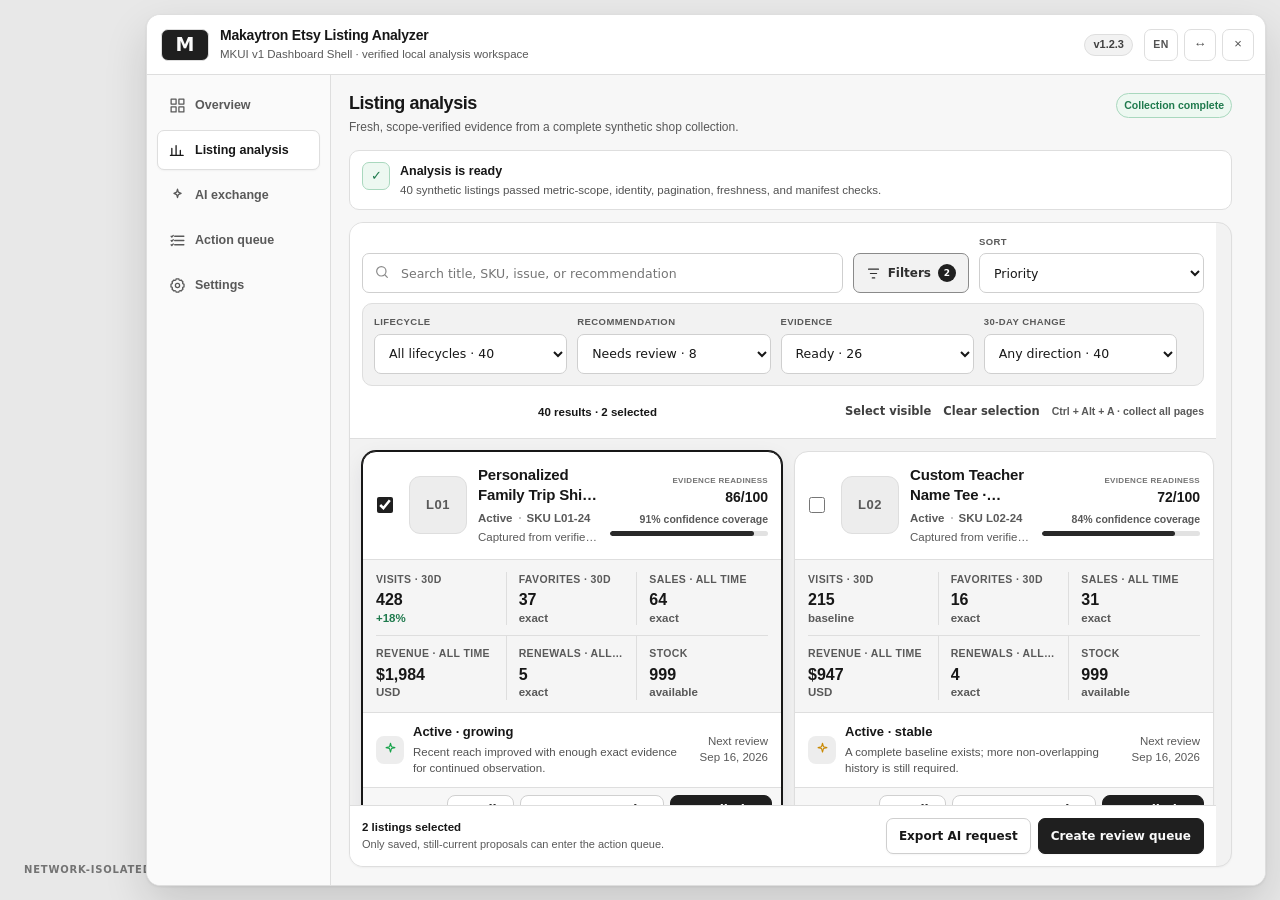
==== docs/design/previews/listing-analyzer-mkui-preview.html @ 5671227b "MKUI v1: migrate Listing Analyzer to dashboard shell" ====
<!doctype html>
<html lang="en">
<head>
<meta charset="utf-8">
<meta name="viewport" content="width=device-width,initial-scale=1">
<title>Listing Analyzer MKUI v1.2.3 Preview</title>
<style>
  html,body{width:100%;height:100%;margin:0;overflow:hidden;background:#e8e8e8}
  body:before{content:"NETWORK-ISOLATED SYNTHETIC PREVIEW";position:fixed;left:24px;bottom:24px;color:#737373;font:700 10px/1.2 system-ui,sans-serif;letter-spacing:.08em}
</style>
</head>
<body>
<div id="preview-root"></div>
<script>
  const host = document.getElementById('preview-root');
  const shadow = host.attachShadow({mode:'open'});
  const style = document.createElement('style');
  style.textContent = "\n        :host{all:initial;--meli-bg:#f7f7f7;--meli-surface:#fff;--meli-fg:#171717;--meli-muted:#f2f2f2;--meli-muted-2:#ededed;--meli-muted-fg:#595959;--meli-border:#dedede;--meli-input:#cfcfcf;--meli-primary:#1f1f1f;--meli-primary-strong:#0f0f0f;--meli-primary-fg:#fafafa;--meli-danger:#b42318;--meli-danger-soft:#fff1f0;--meli-warning:#8a5a00;--meli-warning-soft:#fff9df;--meli-success:#1f7a4d;--success:var(--meli-success);--meli-success-soft:#edf8f1;--meli-radius-sm:7px;--meli-radius-md:10px;--meli-radius-lg:14px;--meli-radius-xl:18px;--meli-radius-pill:999px;--meli-shadow-card:0 1px 2px rgba(0,0,0,.04);--meli-shadow:0 1px 3px rgba(0,0,0,.08),0 18px 44px rgba(0,0,0,.14);--meli-shadow-modal:0 25px 50px -12px rgba(0,0,0,.26);--meli-focus:0 0 0 3px rgba(23,23,23,.14);font-family:Inter,ui-sans-serif,-apple-system,BlinkMacSystemFont,\"Segoe UI\",sans-serif;color:var(--meli-fg);font-variant-numeric:tabular-nums}\n        *,*:before,*:after{box-sizing:border-box}button,input,textarea,select{font:inherit}.meli-svg{width:17px;height:17px;display:block;flex:0 0 auto;fill:none;stroke:currentColor;stroke-width:1.8;stroke-linecap:round;stroke-linejoin:round}\n        .meli-launcher{position:fixed;right:0;top:148px;z-index:2147483645;width:62px;height:52px;padding:0;border:1px solid #d7d7d7;border-right:0;border-radius:10px 0 0 10px;background:#fff;color:#171717;box-shadow:0 10px 26px rgba(0,0,0,.17);cursor:pointer;display:flex;align-items:center;justify-content:center}.meli-launcher[hidden]{display:none}.meli-launcher-logo{display:block;width:43px;height:auto;object-fit:contain}.meli-badge{position:absolute;right:4px;top:4px;min-width:17px;height:17px;padding:0 4px;border-radius:999px;background:var(--meli-danger);color:#fff;font:750 9px/17px Inter,system-ui,sans-serif;text-align:center}\n        .meli-panel{position:fixed;z-index:2147483645;top:12px;right:12px;bottom:12px;width:min(620px,calc(100vw - 24px));display:grid;grid-template-columns:60px minmax(0,1fr);grid-template-rows:60px minmax(0,1fr);overflow:hidden;border:1px solid var(--meli-border);border-radius:var(--meli-radius-lg);background:var(--meli-surface);box-shadow:var(--meli-shadow);font-size:12.5px;line-height:1.45;transition:width .2s ease,grid-template-columns .2s ease}.meli-panel[hidden]{display:none}.meli-panel.is-wide{width:min(1120px,calc(100vw - 24px));grid-template-columns:184px minmax(0,1fr)}\n        .meli-head{grid-column:1/-1;min-width:0;padding:9px 11px 9px 14px;display:flex;align-items:center;gap:11px;border-bottom:1px solid var(--meli-border);background:#fff}.meli-logo{width:48px;height:32px;display:flex;align-items:center;justify-content:center;flex:0 0 auto}.meli-logo-link{border-radius:var(--meli-radius-sm);text-decoration:none}.meli-logo-link:focus-visible{outline:0;box-shadow:var(--meli-focus)}.meli-brand-logo{display:block;width:43px;height:auto;object-fit:contain}.meli-brand{min-width:0;flex:1}.meli-title{margin:0;font-size:14px;font-weight:730;letter-spacing:-.015em;line-height:1.2}.meli-subtitle{margin-top:3px;color:var(--meli-muted-fg);font-size:11px;line-height:1.25;white-space:nowrap;overflow:hidden;text-overflow:ellipsis}.meli-version{height:22px;padding:0 8px;display:inline-flex;align-items:center;border:1px solid var(--meli-border);border-radius:var(--meli-radius-pill);background:var(--meli-muted);color:#525252;font-size:10px;font-weight:700}.meli-head-actions{display:flex;align-items:center;gap:6px;flex:0 0 auto}.meli-icon,.meli-lang{width:32px;min-width:32px;height:32px;padding:0;border:1px solid var(--meli-border);border-radius:var(--meli-radius-sm);background:var(--meli-surface);color:#525252;cursor:pointer;display:inline-flex;align-items:center;justify-content:center}.meli-lang{width:auto;min-width:34px;padding:0 7px;font-size:10.5px;font-weight:750;letter-spacing:.04em}.meli-icon:hover,.meli-lang:hover{background:var(--meli-muted);color:#171717}\n        .meli-nav{grid-column:1;grid-row:2;padding:10px 7px;display:flex;flex-direction:column;gap:5px;border-right:1px solid var(--meli-border);background:#fafafa;overflow:auto}.meli-nav-btn{width:100%;min-height:40px;padding:0;display:flex;align-items:center;justify-content:center;gap:9px;border:1px solid transparent;border-radius:var(--meli-radius-sm);background:transparent;color:#737373;font-size:12px;font-weight:650;cursor:pointer}.meli-nav-btn:hover{background:#fff;color:#171717}.meli-nav-btn.is-active{border-color:#dedede;background:#fff;color:#171717;box-shadow:0 1px 2px rgba(0,0,0,.04)}.meli-nav-label{display:none;min-width:0;overflow:hidden;text-overflow:ellipsis;white-space:nowrap}.meli-panel.is-wide .meli-nav{padding:10px}.meli-panel.is-wide .meli-nav-btn{padding:0 11px;justify-content:flex-start}.meli-panel.is-wide .meli-nav-label{display:block}\n        .meli-main{grid-column:2;grid-row:2;min-width:0;overflow:auto;overscroll-behavior:contain;padding:18px;background:var(--meli-bg)}.meli-view{min-width:0;max-width:100%;animation:meli-view-in .16s ease}.meli-view-head{margin-bottom:14px;display:flex;align-items:flex-start;justify-content:space-between;gap:12px}.meli-view-title{margin:0;font-size:18px;font-weight:740;letter-spacing:-.025em;line-height:1.2}.meli-view-copy{margin:4px 0 0;color:#737373;font-size:11.5px;line-height:1.45}.meli-card{overflow:hidden;border:1px solid var(--meli-border);border-radius:var(--meli-radius-md);background:var(--meli-surface);box-shadow:var(--meli-shadow-card)}.meli-card+.meli-card{margin-top:12px}.meli-card-head{min-height:43px;padding:9px 11px;display:flex;align-items:center;justify-content:space-between;gap:10px;border-bottom:1px solid var(--meli-border);background:#fafafa}.meli-card-head strong{font-size:12.5px}.meli-card-body{padding:12px}\n        .meli-status{margin-bottom:12px;padding:11px 12px;display:flex;align-items:flex-start;gap:10px;border:1px solid var(--meli-border);border-radius:var(--meli-radius-md);background:var(--meli-surface)}.meli-status-mark{width:28px;height:28px;display:grid;place-items:center;flex:0 0 auto;border:1px solid var(--meli-border);border-radius:7px;background:var(--meli-muted);color:#525252}.meli-status[data-tone=\"ready\"] .meli-status-mark{border-color:#c9dfd1;background:var(--meli-success-soft);color:var(--meli-success)}.meli-status[data-tone=\"scanning\"] .meli-status-mark{border-color:#eed69a;background:var(--meli-warning-soft);color:var(--meli-warning)}.meli-status[data-tone=\"blocked\"] .meli-status-mark,.meli-status[data-tone=\"error\"] .meli-status-mark{border-color:#f1c0c0;background:var(--meli-danger-soft);color:var(--meli-danger)}.meli-status strong{display:block;font-size:12.5px;font-weight:720}.meli-status span{display:block;margin-top:2px;color:#525252;font-size:11.5px;line-height:1.42;overflow-wrap:anywhere}\n        .meli-grid{display:grid;grid-template-columns:repeat(3,minmax(0,1fr));gap:9px}.meli-panel.is-wide .meli-grid{grid-template-columns:repeat(6,minmax(0,1fr))}.meli-stat{min-width:0;padding:11px;border:1px solid var(--meli-border);border-radius:var(--meli-radius-md);background:var(--meli-surface)}.meli-stat span{display:block;margin-bottom:5px;color:#8a8a8a;font-size:9.5px;font-weight:700;letter-spacing:.07em;text-transform:uppercase}.meli-stat strong{display:block;overflow:hidden;font-size:16px;font-weight:740;line-height:1.25;text-overflow:ellipsis;white-space:nowrap}.meli-stat[data-tone=\"warning\"] strong{color:var(--meli-warning)}.meli-stat[data-tone=\"danger\"] strong{color:var(--meli-danger)}\n        .meli-actions{display:flex;flex-wrap:wrap;gap:8px;margin-top:10px}.meli-btn{min-height:36px;padding:0 12px;display:inline-flex;align-items:center;justify-content:center;gap:7px;border:1px solid var(--meli-input);border-radius:var(--meli-radius-sm);background:var(--meli-surface);color:#171717;box-shadow:var(--meli-shadow-card);font:650 12px/1 Inter,system-ui,sans-serif;cursor:pointer;transition:background .15s,border-color .15s,color .15s;white-space:nowrap}.meli-btn:hover{border-color:#cfcfcf;background:#f7f7f7}.meli-btn.primary{border-color:var(--meli-primary);background:var(--meli-primary);color:var(--meli-primary-fg)}.meli-btn.primary:hover{background:var(--meli-primary-strong)}.meli-btn.danger{color:var(--meli-danger);border-color:#f1c0c0}.meli-btn.danger:hover{background:var(--meli-danger-soft)}.meli-btn:disabled{opacity:.5;cursor:not-allowed}.meli-btn:focus-visible,.meli-icon:focus-visible,.meli-lang:focus-visible,.meli-nav-btn:focus-visible,.meli-input:focus-visible,.meli-select:focus-visible,.meli-textarea:focus-visible{outline:0;box-shadow:var(--meli-focus)}\n        .meli-queue{overflow:hidden;border:1px solid var(--meli-border);border-radius:var(--meli-radius-md);background:var(--meli-surface)}.meli-queue-title{min-height:41px;padding:9px 11px;display:flex;align-items:center;justify-content:space-between;gap:8px;border-bottom:1px solid var(--meli-border);background:#fafafa;font-weight:720}.meli-queue-body{padding:11px}.meli-queue p{margin:0;color:#525252;font-size:11.5px}.meli-note{margin:12px 0 0;padding:10px 11px;border:1px solid #e5c56b;border-radius:var(--meli-radius-md);background:var(--meli-warning-soft);color:#704900;font-size:11px;line-height:1.45}\n        .meli-toolbar{min-height:45px;padding:8px 10px;display:flex;flex-wrap:wrap;gap:8px;align-items:center;border-bottom:1px solid var(--meli-border);background:#fafafa}.meli-toolbar.bottom{border-top:1px solid var(--meli-border);border-bottom:0}.meli-toolbar-meta{margin-left:auto;color:#737373;font-size:11px;font-weight:650}.meli-input,.meli-select,.meli-textarea{width:100%;border:1px solid var(--meli-input);border-radius:var(--meli-radius-sm);outline:0;background:var(--meli-surface);color:#171717;padding:9px 10px;font:12.5px/1.4 Inter,system-ui,sans-serif;transition:border-color .15s,box-shadow .15s}.meli-input,.meli-select{height:40px}.meli-input:focus,.meli-select:focus,.meli-textarea:focus{border-color:#525252;box-shadow:var(--meli-focus)}.meli-toolbar .meli-input{flex:1;min-width:180px;height:34px}.meli-toolbar .meli-select{width:auto;min-width:150px;height:34px;padding-top:0;padding-bottom:0}\n        .meli-analysis-card,.meli-form-card{overflow:hidden;border:1px solid var(--meli-border);border-radius:var(--meli-radius-md);background:var(--meli-surface);box-shadow:var(--meli-shadow-card)}.meli-meta{margin-top:3px;color:#737373;font-size:10.5px;line-height:1.38}.meli-pill{min-width:66px;padding:4px 7px;display:inline-flex;align-items:center;justify-content:center;border:1px solid #dedede;border-radius:var(--meli-radius-pill);background:var(--meli-surface);color:#525252;font-size:10px;font-weight:750;white-space:nowrap}.meli-pill.success{color:var(--meli-success);border-color:#c9dfd1;background:var(--meli-success-soft)}.meli-pill.warning{color:var(--meli-warning);border-color:#eed69a;background:var(--meli-warning-soft)}.meli-pill.danger{color:#991b1b;border-color:#f1c0c0;background:var(--meli-danger-soft)}.meli-mini{min-height:30px;padding:0 8px;display:inline-flex;align-items:center;justify-content:center;border:1px solid var(--meli-border);border-radius:var(--meli-radius-sm);background:var(--meli-surface);color:#404040;font:650 10.5px/1 Inter,system-ui,sans-serif;text-decoration:none;cursor:pointer;white-space:nowrap}.meli-mini:hover{border-color:#cfcfcf;background:#f7f7f7}.meli-check{width:16px;height:16px;accent-color:#1f1f1f}.meli-empty{min-height:120px;padding:24px;display:grid;place-items:center;color:#737373;font-size:12px;text-align:center}\n        .meli-form-grid{padding:13px;display:grid;grid-template-columns:1fr 1fr;gap:12px}.meli-field{min-width:0;display:grid;gap:6px}.meli-field.full{grid-column:1/-1}.meli-field-head{display:flex;align-items:center;justify-content:space-between;gap:10px;color:#404040;font-size:11.5px;font-weight:700}.meli-field-toggle{display:inline-flex;align-items:center;gap:6px;color:#737373;font-size:10.5px;font-weight:650;white-space:nowrap}.meli-field-toggle input{width:15px;height:15px;margin:0;accent-color:#1f1f1f}.meli-field[data-edit-field]{padding:10px;border:1px solid var(--meli-border);border-radius:var(--meli-radius-md);background:var(--meli-bg);transition:opacity .15s,border-color .15s,background .15s}.meli-field[data-edit-field].is-selected{border-color:#b8b8b8;background:#fff;box-shadow:0 0 0 2px rgba(23,23,23,.04)}.meli-field[data-edit-field].is-disabled{opacity:.55}.meli-field small{display:block;color:#737373;font-size:10.5px;line-height:1.4}.meli-textarea{min-height:112px;resize:vertical}.meli-feedback{min-height:20px;margin-top:8px;color:var(--meli-danger);font-size:11.5px;font-weight:650}.meli-history{display:grid;gap:8px}.meli-history-item{border:1px solid var(--meli-border);border-radius:var(--meli-radius-md);padding:10px;background:var(--meli-surface)}.meli-history-metrics{display:flex;flex-wrap:wrap;gap:8px;margin-top:5px;color:#525252;font-size:11.5px}.meli-settings-grid{display:grid;grid-template-columns:repeat(2,minmax(0,1fr));gap:9px}.meli-setting{padding:11px;border:1px solid var(--meli-border);border-radius:var(--meli-radius-md);background:var(--meli-surface)}.meli-setting span{display:block;color:#737373;font-size:10.5px;line-height:1.35}.meli-setting strong{display:block;margin-top:5px;font-size:16px}.meli-ai-layout{display:grid;gap:12px}.meli-ai-layout .meli-textarea{min-height:320px;font-family:ui-monospace,SFMono-Regular,Consolas,monospace;font-size:11px}\n        .meli-health-trigger{border:1px solid #dedede;font-family:inherit;cursor:pointer}.meli-health-trigger:focus-visible{outline:0;box-shadow:var(--meli-focus)}.meli-health-diagnosis{max-width:220px;margin-top:6px;overflow:hidden;color:#303030;font-size:11.5px;font-weight:700;text-overflow:ellipsis;white-space:nowrap}.meli-health-context{margin-bottom:12px;padding:11px 12px;border:1px solid var(--meli-border);border-radius:9px;background:#fff}.meli-health-context>div:first-child{display:flex;align-items:center;gap:8px}.meli-health-detail{display:grid;gap:10px}.meli-health-summary,.meli-detail-card{padding:13px;border:1px solid var(--meli-border);border-radius:9px;background:#fff}.meli-health-summary>div:first-child{display:flex;align-items:center;justify-content:space-between;gap:10px}.meli-health-summary h3,.meli-detail-card h3{margin:8px 0 0;font-size:13px}.meli-detail-card h3{margin:0 0 9px}.meli-health-cap{margin-top:9px;padding:8px;border-radius:7px;background:var(--meli-warning-soft);color:var(--meli-warning);font-size:10.5px;font-weight:650}.meli-evidence,.meli-safeguards{margin:0;padding-left:18px;color:#404040;font-size:11.5px;line-height:1.55}.meli-safeguards{padding:0;display:grid;gap:6px;list-style:none}.meli-safeguards li{display:flex;align-items:flex-start;gap:7px;color:#737373}.meli-safeguards li[data-passed=\"true\"]{color:#276749}.meli-safeguards span{width:14px;flex:0 0 auto;font-weight:800}.meli-confidence-list{display:grid;gap:8px}.meli-confidence-row{display:grid;grid-template-columns:128px 1fr 32px;align-items:center;gap:8px;color:#525252;font-size:10.5px}.meli-confidence-row>div{height:5px;overflow:hidden;border-radius:999px;background:#ededed}.meli-confidence-row i{height:100%;display:block;border-radius:inherit;background:#525252}.meli-confidence-row b{text-align:right;font-size:10.5px}\n        .meli-analysis-card{display:flex;min-height:0;flex-direction:column;border-radius:var(--meli-radius-lg);background:var(--meli-muted);box-shadow:var(--meli-shadow-card)}.meli-analysis-controls{padding:12px;display:grid;grid-template-columns:minmax(220px,1fr) minmax(170px,220px);gap:10px;border-bottom:1px solid var(--meli-border);background:#fff}.meli-analysis-search{position:relative}.meli-analysis-search>.meli-svg{position:absolute;left:12px;top:11px;z-index:1;width:16px;height:16px;color:#8a8a8a}.meli-analysis-search .meli-input{padding-left:38px}.meli-selection-tools{grid-column:1/-1;display:flex;align-items:center;gap:12px}.meli-selection-tools .meli-toolbar-meta{margin-right:auto}.meli-text-btn{min-height:28px;padding:0;border:0;background:transparent;color:#525252;font:700 10.5px/1 Inter,system-ui,sans-serif;cursor:pointer}.meli-text-btn:hover{color:#171717;text-decoration:underline}.meli-listing-list{min-height:160px;max-height:calc(100dvh - 272px);padding:12px;display:grid;grid-template-columns:1fr;align-content:start;gap:12px;overflow:auto;overscroll-behavior:contain}.meli-panel.is-wide .meli-listing-list{grid-template-columns:repeat(2,minmax(420px,1fr))}.meli-listing-card{min-width:0;overflow:hidden;border:1px solid var(--meli-border);border-radius:var(--meli-radius-lg);background:var(--meli-surface);box-shadow:var(--meli-shadow-card);transition:border-color .16s,box-shadow .16s,transform .16s}.meli-listing-card:hover{border-color:#c9c9c6;box-shadow:0 8px 22px rgba(15,23,42,.08);transform:translateY(-1px)}.meli-listing-card.is-selected{border-color:#171717;box-shadow:0 0 0 1px #171717,0 8px 22px rgba(15,23,42,.09)}.meli-listing-card-head{min-height:82px;padding:13px;display:grid;grid-template-columns:22px 58px minmax(0,1fr) auto;align-items:center;gap:11px}.meli-card-select{width:18px;height:18px;display:grid;place-items:center}.meli-card-select .meli-check{margin:0}.meli-card-thumb{width:58px;height:58px;display:grid;place-items:center;object-fit:cover;border:1px solid #e8e8e5;border-radius:11px;background:#efefec;color:#8a8a8a}.meli-card-thumb.is-empty .meli-svg{width:20px;height:20px}.meli-card-identity{min-width:0}.meli-card-identity h3{margin:0;display:-webkit-box;overflow:hidden;color:#171717;font-size:13.5px;font-weight:760;letter-spacing:-.012em;line-height:1.32;-webkit-box-orient:vertical;-webkit-line-clamp:2}.meli-card-meta{margin-top:5px;display:flex;align-items:center;gap:6px;color:#8a8a8a;font-size:9.5px;font-weight:650}.meli-card-meta i{width:2px;height:2px;border-radius:50%;background:#b5b5b5}.meli-card-status{margin-top:3px;overflow:hidden;color:#737373;font-size:9.5px;text-overflow:ellipsis;white-space:nowrap}.meli-card-health{min-width:158px;display:grid;justify-items:end;gap:4px}.meli-score-copy{display:grid;justify-items:end;gap:1px}.meli-score-copy span{color:#737373;font-size:8px;font-weight:760;letter-spacing:.04em;text-transform:uppercase}.meli-score-copy strong{color:#171717;font-size:14px}.meli-card-confidence{color:#737373;font-size:8.5px;font-weight:680}.meli-confidence-track{width:100%;height:3px;overflow:hidden;border-radius:99px;background:#ececea}.meli-confidence-track i{height:100%;display:block;border-radius:inherit;background:#292929}.meli-metrics-strip{padding:9px 13px;display:grid;grid-template-columns:repeat(6,minmax(0,1fr));gap:0;border-top:1px solid #ededeb;border-bottom:1px solid #ededeb;background:#fafaf9}.meli-metric{min-width:0;padding:0 8px;border-right:1px solid #e8e8e5}.meli-metric:first-child{padding-left:0}.meli-metric:last-child{padding-right:0;border-right:0}.meli-metric>span{display:block;overflow:hidden;color:#8a8a8a;font-size:8.5px;font-weight:760;letter-spacing:.055em;text-overflow:ellipsis;text-transform:uppercase;white-space:nowrap}.meli-metric>div{margin-top:3px;display:flex;align-items:baseline;gap:5px}.meli-metric strong{overflow:hidden;color:#171717;font-size:13px;font-weight:780;text-overflow:ellipsis;white-space:nowrap}.meli-metric small{color:#9a9a9a;font-size:8.5px;font-weight:700}.meli-metric small.up{color:#276749}.meli-metric small.down{color:#b45309}.meli-card-insight{min-height:58px;padding:10px 13px;display:grid;grid-template-columns:28px minmax(0,1fr) auto;align-items:center;gap:9px}.meli-insight-icon{width:28px;height:28px;display:grid;place-items:center;border-radius:8px;background:#f1f1ef;color:#525252}.meli-insight-icon .meli-svg{width:15px;height:15px}.meli-card-insight b{display:block;font-size:11.5px}.meli-card-insight p{margin:2px 0 0;display:-webkit-box;overflow:hidden;color:#737373;font-size:9.5px;line-height:1.35;-webkit-box-orient:vertical;-webkit-line-clamp:2}.meli-card-insight>span{max-width:118px;color:#8a8a8a;font-size:9px;line-height:1.35;text-align:right}.meli-listing-card-foot{min-height:43px;padding:7px 9px;display:flex;justify-content:flex-end;gap:6px;border-top:1px solid #ededeb;background:#fcfcfb}.meli-card-action{min-height:30px;padding:0 9px;display:inline-flex;align-items:center;justify-content:center;gap:6px;border:1px solid #e1e1df;border-radius:8px;background:#fff;color:#404040;font:700 10px/1 Inter,system-ui,sans-serif;text-decoration:none;cursor:pointer}.meli-card-action .meli-svg{width:14px;height:14px}.meli-card-action:hover{border-color:#bdbdb9;background:#f5f5f3}.meli-card-action.primary{border-color:#1f1f1f;background:#1f1f1f;color:#fff}.meli-card-action.primary:hover{background:#333}.meli-bulk-bar{min-height:61px;padding:10px 12px;display:flex;align-items:center;justify-content:space-between;gap:12px;border-top:1px solid var(--meli-border);background:#fff}.meli-bulk-bar[hidden]{display:none!important}.meli-bulk-bar>div:first-child{min-width:0}.meli-bulk-bar b{display:block;font-size:11.5px}.meli-bulk-bar span{display:block;margin-top:2px;overflow:hidden;color:#8a8a8a;font-size:9.5px;text-overflow:ellipsis;white-space:nowrap}.meli-bulk-bar>div:last-child{display:flex;gap:7px}\n        .meli-overlay{position:fixed;inset:0;z-index:2147483646;padding:6vh 18px 24px;display:flex;align-items:flex-start;justify-content:center;overflow-y:auto;background:rgba(0,0,0,.30);font-family:Inter,system-ui,-apple-system,BlinkMacSystemFont,\"Segoe UI\",sans-serif;color:#171717}.meli-modal{width:min(820px,calc(100vw - 32px));max-height:88vh;display:flex;flex-direction:column;overflow:hidden;border:1px solid var(--meli-border);border-radius:var(--meli-radius-lg);background:var(--meli-surface);box-shadow:var(--meli-shadow-modal)}.meli-modal.small{width:min(820px,calc(100vw - 32px))}.meli-modal-head{min-height:64px;padding:12px 16px;display:flex;align-items:center;justify-content:space-between;gap:12px;border-bottom:1px solid var(--meli-border);background:#fff}.meli-modal-brand{min-width:0;display:flex;align-items:center;gap:10px}.meli-modal-logo{width:48px;height:32px;display:flex;align-items:center;justify-content:center;flex:0 0 auto}.meli-modal-title{margin:0;font-size:15px;font-weight:720;letter-spacing:-.015em;line-height:1.25}.meli-modal-subtitle{margin-top:3px;color:#737373;font-size:11.5px}.meli-modal-body{padding:18px;overflow:auto;background:#f7f7f7}.meli-modal-foot{padding:12px 16px;display:flex;align-items:center;justify-content:flex-end;gap:8px;border-top:1px solid var(--meli-border);background:#fafafa}\n        .meli-toast-root{position:fixed;top:16px;left:50%;z-index:2147483647;transform:translateX(-50%);width:min(360px,calc(100vw - 32px));display:grid;gap:8px;pointer-events:none;font:600 14px/1.4 Inter,system-ui,-apple-system,BlinkMacSystemFont,\"Segoe UI\",sans-serif}.meli-toast{--meli-toast:#343a4a;min-height:44px;padding:10px 10px 10px 13px;border-radius:10px;display:flex;align-items:center;gap:10px;color:#fff;background:var(--meli-toast);box-shadow:0 8px 24px rgba(24,28,45,.18);opacity:0;transform:translateY(8px);transition:opacity .18s ease,transform .18s ease;pointer-events:auto}.meli-toast.is-visible{opacity:1;transform:none}.meli-toast[data-tone=\"success\"]{--meli-toast:#178847}.meli-toast[data-tone=\"error\"]{--meli-toast:#c23b3b}.meli-toast[data-tone=\"warning\"]{--meli-toast:#a85710}.meli-toast-mark{width:20px;height:20px;border:2px solid currentColor;border-radius:50%;display:grid;place-items:center;flex:0 0 auto;font-size:11px;line-height:1}.meli-toast-copy{min-width:0;flex:1;overflow-wrap:anywhere}.meli-toast-close{width:28px;height:28px;padding:0;border:0;border-radius:7px;display:grid;place-items:center;color:inherit;background:transparent;cursor:pointer;opacity:.72}.meli-toast-close:hover{opacity:1;background:rgba(255,255,255,.14)}\n        @keyframes meli-view-in{from{opacity:.5;transform:translateY(3px)}to{opacity:1;transform:none}}\n        @media(max-width:760px){.meli-panel,.meli-panel.is-wide{top:8px;right:8px;bottom:8px;left:8px;width:auto;grid-template-columns:52px minmax(0,1fr)}.meli-head{padding-left:9px}.meli-main{padding:12px}.meli-launcher{top:auto;bottom:86px}.meli-grid,.meli-panel.is-wide .meli-grid{grid-template-columns:repeat(2,minmax(0,1fr))}.meli-panel.is-wide .meli-nav{padding:10px 7px}.meli-panel.is-wide .meli-nav-btn{padding:0;justify-content:center}.meli-panel.is-wide .meli-nav-label{display:none}.meli-overlay{padding:10px}.meli-modal,.meli-modal.small{width:100%;max-height:calc(100dvh - 20px)}.meli-modal-body{padding:12px}.meli-form-grid,.meli-settings-grid{grid-template-columns:1fr}.meli-field.full{grid-column:auto}.meli-toolbar .meli-input,.meli-toolbar .meli-select{width:100%;min-width:0;height:44px;font-size:16px}.meli-modal-foot{flex-wrap:wrap}.meli-modal-foot>.meli-btn{flex:1}.meli-toast-root{top:12px}}\n        @media(max-width:480px){.meli-panel,.meli-panel.is-wide{top:4px;right:4px;bottom:4px;left:4px;width:auto;grid-template-columns:48px minmax(0,1fr)}.meli-head{padding:8px;gap:6px}.meli-logo{width:40px}.meli-brand-logo{width:37px}.meli-title{font-size:12.5px}.meli-subtitle{display:none}.meli-head-actions{gap:4px}.meli-icon,.meli-lang{width:29px;min-width:29px;height:29px}.meli-main{padding:10px}.meli-nav{padding:8px 5px}.meli-nav-btn{min-height:38px}.meli-grid,.meli-panel.is-wide .meli-grid{grid-template-columns:1fr 1fr;gap:7px}.meli-stat{padding:9px}.meli-view-title{font-size:16px}.meli-toolbar{padding:8px}.meli-field-toggle{white-space:normal;text-align:right}.meli-modal-head{padding:10px 12px}.meli-modal-title{font-size:14px}.meli-modal-subtitle{font-size:10.5px}.meli-modal-body{padding:10px}.meli-modal-foot{padding:10px}.meli-toast-root{top:8px;width:calc(100vw - 20px)}}\n        @media(max-width:1100px){.meli-panel.is-wide .meli-listing-list{grid-template-columns:1fr}}\n        @media(max-width:760px){.meli-analysis-controls{grid-template-columns:1fr}.meli-selection-tools{grid-column:auto;flex-wrap:wrap}.meli-listing-list,.meli-panel.is-wide .meli-listing-list{max-height:calc(100dvh - 280px);padding:9px;grid-template-columns:1fr}.meli-listing-card-head{grid-template-columns:22px 52px minmax(0,1fr);padding:11px;gap:9px}.meli-card-thumb{width:52px;height:52px}.meli-card-health{grid-column:2/-1;width:100%;padding-top:7px;display:grid;grid-template-columns:auto 1fr;align-items:center;justify-items:start}.meli-score-copy,.meli-card-confidence{justify-self:end}.meli-card-confidence,.meli-confidence-track{grid-column:1/-1}.meli-confidence-track{min-width:70px}.meli-metrics-strip{grid-template-columns:repeat(3,minmax(0,1fr));gap:8px 0}.meli-metric:nth-child(3){border-right:0}.meli-metric:nth-child(n+4){padding-top:7px;border-top:1px solid #e8e8e5}.meli-card-insight{grid-template-columns:28px minmax(0,1fr)}.meli-card-insight>span{grid-column:2;max-width:none;text-align:left}.meli-bulk-bar{align-items:stretch;flex-direction:column}.meli-bulk-bar>div:last-child{display:grid;grid-template-columns:1fr 1fr}.meli-card-action{flex:1}.meli-card-action span{display:block}.meli-confidence-row{grid-template-columns:106px 1fr 30px}}\n        @media(max-width:480px){.meli-analysis-controls{padding:9px}.meli-listing-list{padding:7px}.meli-listing-card{border-radius:11px}.meli-card-insight p{font-size:9px}.meli-listing-card-foot{display:grid;grid-template-columns:1fr 1fr}.meli-card-action:first-child{grid-column:1/-1}.meli-bulk-bar>div:last-child{grid-template-columns:1fr}.meli-bulk-bar .meli-btn{width:100%}}\n        /* MKUI v1 canonical Dashboard Shell compatibility layer. */\n        :host{--meli-bg:#f7f7f7;--meli-surface:#fff;--meli-muted:#f2f2f2;--meli-muted-2:#ededed;--meli-muted-fg:#595959;--meli-border:#dedede;--meli-input:#cfcfcf;--meli-warning-soft:#fff9df;--meli-success-soft:#edf8f1;--meli-danger-soft:#fff1f0;--meli-shadow-card:0 1px 2px rgba(0,0,0,.04);--meli-shadow:0 1px 3px rgba(0,0,0,.08),0 18px 44px rgba(0,0,0,.14);--meli-shadow-modal:0 25px 50px -12px rgba(0,0,0,.26);--meli-focus:0 0 0 3px rgba(23,23,23,.14)}\n        .meli-panel{font-size:13px}.meli-subtitle{font-size:11.5px}.meli-version{color:#404040;font-size:11px}.meli-nav{background:#fafafa}.meli-nav-btn{color:#595959;font-size:12.5px}.meli-main{background:var(--meli-bg)}.meli-view-copy{color:#595959;font-size:12px}.meli-stat span{color:#595959;font-size:10px}.meli-stat strong,.meli-stat[data-tone=\"warning\"] strong,.meli-stat[data-tone=\"danger\"] strong{color:#171717;font-size:18px}.meli-toolbar-meta,.meli-text-btn{color:#404040;font-size:11.5px}.meli-meta{color:#595959;font-size:11px}.meli-pill{border-color:#bdbdbd;background:#fff;color:#303030;font-size:10.5px}.meli-pill.success{border-color:#a9d8be;background:#edf8f1;color:#1f7a4d}.meli-pill.balanced{border-color:#b9cdf8;background:#eff6ff;color:#1d4ed8}.meli-pill.warning{border-color:#e5c56b;background:#fff9df;color:#8a5a00}.meli-pill.danger{border-color:#efb4ae;background:#fff1f0;color:#b42318}.meli-note{border-color:#e5c56b;background:var(--meli-warning-soft);color:#704900}.meli-status[data-tone=\"ready\"] .meli-status-mark{border-color:#a9d8be;background:var(--meli-success-soft);color:var(--meli-success)}.meli-status[data-tone=\"scanning\"] .meli-status-mark{border-color:#e5c56b;background:var(--meli-warning-soft);color:var(--meli-warning)}.meli-status[data-tone=\"blocked\"] .meli-status-mark,.meli-status[data-tone=\"error\"] .meli-status-mark{border-color:#efb4ae;background:var(--meli-danger-soft);color:var(--meli-danger)}.meli-health-diagnosis{font-size:12px}.meli-health-cap{border:1px solid #e5c56b;background:var(--meli-warning-soft);color:var(--meli-warning)}.meli-safeguards li[data-passed=\"true\"]{color:var(--meli-success)}.meli-confidence-row,.meli-confidence-row b{font-size:11.5px}.meli-confidence-row{grid-template-columns:132px 1fr 38px}\n        .meli-analysis-card{background:var(--meli-muted);box-shadow:var(--meli-shadow-card)}.meli-listing-card{border-color:var(--meli-border);box-shadow:var(--meli-shadow-card)}.meli-listing-card:hover{border-color:#bdbdbd;box-shadow:0 8px 22px rgba(0,0,0,.09)}.meli-card-thumb{border-color:#dedede;background:#ededed;color:#595959}.meli-card-identity h3{font-size:15px}.meli-card-meta,.meli-card-status{color:#595959;font-size:11.5px}.meli-card-health>b{color:#303030;font-size:11.5px}.meli-card-confidence{color:#595959;font-size:10.5px}.meli-confidence-track{height:5px;background:#e2e2e2}.meli-metrics-strip{padding:12px 13px;grid-template-columns:repeat(3,minmax(0,1fr));border-color:#dedede;background:#f5f5f5}.meli-metric{padding:0 12px;border-color:#dedede}.meli-metric:nth-child(3){padding-right:0;border-right:0}.meli-metric:nth-child(4){padding-left:0}.meli-metric:nth-child(n+4){margin-top:10px;padding-top:10px;border-top:1px solid #dedede}.meli-metric>span{color:#595959;font-size:10.5px;letter-spacing:.035em}.meli-metric>div{margin-top:4px;display:grid;align-items:start;gap:2px}.meli-metric strong{overflow:visible;font-size:16px;line-height:1.15;text-overflow:clip}.meli-metric small{display:block;min-height:13px;color:#595959;font-size:11.5px;font-weight:750;line-height:1.2}.meli-metric small.up{color:#1f7a4d}.meli-metric small.down{color:#b42318}.meli-insight-icon{background:#ededed}.meli-insight-icon[data-lifecycle=\"ACTIVE_GROWING\"]{color:#16a34a}.meli-insight-icon[data-lifecycle=\"PROTECTED\"]{color:#166534}.meli-insight-icon[data-lifecycle=\"ACTIVE_STABLE\"]{color:#1d4ed8}.meli-insight-icon[data-lifecycle=\"EXPERIMENT_RUNNING\"]{color:#7c3aed}.meli-insight-icon[data-lifecycle=\"BASELINE\"],.meli-insight-icon[data-lifecycle=\"LEARNING\"]{color:#ca8a04}.meli-insight-icon[data-lifecycle=\"DORMANT\"]{color:#d97706}.meli-insight-icon[data-lifecycle=\"ACTIVE_DECLINING\"]{color:#dc2626}.meli-insight-icon[data-lifecycle=\"DEACTIVATION_REVIEW\"]{color:#991b1b}.meli-card-insight b{font-size:13px}.meli-card-insight p{color:#525252;font-size:11.5px;line-height:1.45}.meli-card-insight>span{color:#595959;font-size:11.5px}.meli-listing-card-foot{border-color:#dedede;background:#f7f7f7}.meli-card-action{border-color:#d0d0d0;color:#303030;font-size:12px}.meli-card-action:hover{border-color:#999;background:#f2f2f2}.meli-bulk-bar span{color:#595959;font-size:11px}.meli-main,.meli-listing-list{scrollbar-gutter:stable;scrollbar-width:auto;scrollbar-color:#686868 #e7e7e7}.meli-main::-webkit-scrollbar,.meli-listing-list::-webkit-scrollbar{width:10px;height:10px}.meli-main::-webkit-scrollbar-track,.meli-listing-list::-webkit-scrollbar-track{border-left:1px solid #d5d5d5;background:#e7e7e7}.meli-main::-webkit-scrollbar-thumb,.meli-listing-list::-webkit-scrollbar-thumb{min-height:48px;border:2px solid #e7e7e7;border-radius:999px;background:#686868}.meli-main::-webkit-scrollbar-thumb:hover,.meli-listing-list::-webkit-scrollbar-thumb:hover{background:#303030}\n        .meli-collection-card{margin-top:12px;padding:13px;border:1px solid #d6d6d6;border-radius:10px;background:#fff}.meli-collection-head{display:flex;align-items:flex-start;justify-content:space-between;gap:12px}.meli-collection-head>div{display:grid;gap:2px}.meli-collection-head span{color:#595959;font-size:10px;font-weight:760;letter-spacing:.055em;text-transform:uppercase}.meli-collection-head strong{font-size:13px}.meli-collection-head>b{font-size:13px}.meli-collection-track{height:7px;margin-top:10px;overflow:hidden;border-radius:99px;background:#e4e4e4}.meli-collection-track i{height:100%;display:block;border-radius:inherit;background:#202020;transition:width .18s ease}.meli-collection-meta{margin-top:10px;display:flex;gap:22px}.meli-collection-meta span{display:flex;align-items:center;gap:6px;color:#595959;font-size:11px}.meli-collection-meta b{color:#171717}.meli-shortcut-hint{align-self:center;color:#595959;font-size:10.5px;font-weight:650}\n        .meli-main{overflow-y:scroll}.meli-main[data-view-panel=\"analysis\"]{overflow:hidden}.meli-main[data-view-panel=\"analysis\"]>.meli-view{height:100%;min-height:0;display:flex;flex-direction:column}.meli-main[data-view-panel=\"analysis\"] .meli-view-head{flex:0 0 auto}.meli-main[data-view-panel=\"analysis\"] .meli-analysis-card{min-height:0;flex:1}.meli-analysis-controls{grid-template-columns:minmax(240px,1fr) auto minmax(185px,225px);align-items:end}.meli-filter-toggle{height:40px;padding:0 12px;display:inline-flex;align-items:center;gap:7px;border:1px solid var(--meli-input);border-radius:var(--meli-radius-sm);background:var(--meli-surface);color:#303030;font:720 12px/1 Inter,system-ui,sans-serif;cursor:pointer}.meli-filter-toggle:hover,.meli-filter-toggle[aria-expanded=\"true\"]{border-color:#8a8a8a;background:#f2f2f2}.meli-filter-toggle .meli-svg{width:15px;height:15px}.meli-filter-toggle b{min-width:18px;height:18px;padding:0 5px;border-radius:99px;background:#202020;color:#fff;font:750 9px/18px Inter,system-ui,sans-serif;text-align:center}.meli-sort-control{min-width:0;display:grid;gap:4px}.meli-sort-control>span,.meli-filter-drawer label>span{color:#595959;font-size:9.5px;font-weight:760;letter-spacing:.045em;text-transform:uppercase}.meli-filter-drawer{grid-column:1/-1;padding:11px;max-height:230px;display:grid;grid-template-columns:repeat(4,minmax(140px,1fr));align-items:end;gap:10px;border:1px solid var(--meli-border);border-radius:var(--meli-radius-md);background:var(--meli-muted);overflow-y:auto}.meli-filter-drawer[hidden]{display:none!important}.meli-filter-drawer label{min-width:0;display:grid;gap:5px}.meli-filter-drawer .meli-btn{height:40px}.meli-selection-tools{grid-column:1/-1;padding-top:2px;flex-wrap:wrap}.meli-selection-tools .meli-toolbar-meta{margin-right:0}.meli-selection-tools [data-results-count]{margin-right:auto;color:#171717}.meli-hidden-selected{color:#595959;font-size:10.5px;font-weight:650}.meli-listing-list{height:auto;min-height:0;max-height:none;flex:1;grid-auto-rows:max-content;overflow-x:hidden;overflow-y:scroll}.meli-listing-list:focus-visible,.meli-modal-body:focus-visible{outline:2px solid #525252;outline-offset:-3px}.meli-empty,.meli-load-more{grid-column:1/-1}.meli-empty{gap:10px}.meli-load-more{padding:12px;display:flex;align-items:center;justify-content:center;gap:12px;border:1px solid #d7d7d7;border-radius:10px;background:#fff;color:#595959;font-size:11px;font-weight:650}\n        .meli-analysis-gate{min-height:0;flex:1;display:grid;place-items:center;padding:36px;border:1px solid var(--meli-border);border-radius:var(--meli-radius-lg);background:var(--meli-surface);text-align:center;box-shadow:var(--meli-shadow-card)}.meli-analysis-gate-inner{width:min(100%,520px);display:grid;justify-items:center}.meli-analysis-gate-icon{width:58px;height:58px;display:grid;place-items:center;border:1px solid var(--meli-border);border-radius:var(--meli-radius-xl);background:var(--meli-muted);color:#303030}.meli-analysis-gate-icon .meli-svg{width:25px;height:25px}.meli-analysis-gate h3{margin:20px 0 0;color:#171717;font-size:24px;font-weight:780;letter-spacing:-.025em;line-height:1.18}.meli-analysis-gate p{margin:9px 0 0;color:#595959;font-size:13px;line-height:1.55}.meli-analysis-gate .meli-btn{min-width:180px;margin-top:20px}.meli-analysis-gate-shortcut{margin-top:11px;color:#595959;font-size:11px;font-weight:680}.meli-analysis-gate-progress{width:min(100%,360px);margin-top:17px}.meli-analysis-gate-progress .meli-collection-track{margin-top:0}.meli-analysis-gate-progress span{display:block;margin-top:7px;color:#595959;font-size:10.5px;font-weight:650}\n        .meli-main,.meli-analysis-card,.meli-listing-list,.meli-modal-body,.meli-filter-drawer{scrollbar-gutter:stable;scrollbar-width:auto;scrollbar-color:#555 #e3e3e3}.meli-main::-webkit-scrollbar,.meli-analysis-card::-webkit-scrollbar,.meli-listing-list::-webkit-scrollbar,.meli-modal-body::-webkit-scrollbar,.meli-filter-drawer::-webkit-scrollbar{width:12px;height:12px}.meli-main::-webkit-scrollbar-track,.meli-analysis-card::-webkit-scrollbar-track,.meli-listing-list::-webkit-scrollbar-track,.meli-modal-body::-webkit-scrollbar-track,.meli-filter-drawer::-webkit-scrollbar-track{border-left:1px solid #cfcfcf;background:#e3e3e3}.meli-main::-webkit-scrollbar-thumb,.meli-analysis-card::-webkit-scrollbar-thumb,.meli-listing-list::-webkit-scrollbar-thumb,.meli-modal-body::-webkit-scrollbar-thumb,.meli-filter-drawer::-webkit-scrollbar-thumb{min-height:52px;border:2px solid #e3e3e3;border-radius:999px;background:#555}.meli-main::-webkit-scrollbar-thumb:hover,.meli-analysis-card::-webkit-scrollbar-thumb:hover,.meli-listing-list::-webkit-scrollbar-thumb:hover,.meli-modal-body::-webkit-scrollbar-thumb:hover,.meli-filter-drawer::-webkit-scrollbar-thumb:hover{background:#202020}.meli-modal-body{min-height:0;overscroll-behavior:contain}\n        @media(max-width:900px){.meli-analysis-controls{grid-template-columns:minmax(180px,1fr) auto}.meli-sort-control{grid-column:1/-1}.meli-filter-drawer{grid-template-columns:repeat(2,minmax(130px,1fr))}}\n        @media(max-width:760px),(max-height:620px){.meli-analysis-card{overflow-y:auto}.meli-analysis-card .meli-listing-list,.meli-panel.is-wide .meli-analysis-card .meli-listing-list{height:max-content;min-height:160px;max-height:none;flex:0 0 auto;overflow:visible}.meli-analysis-card .meli-bulk-bar{position:sticky;bottom:0;z-index:2}}\n        @media(max-width:760px){.meli-analysis-controls{grid-template-columns:1fr}.meli-filter-toggle,.meli-sort-control{grid-column:auto;width:100%}}\n        @media(max-width:520px){.meli-filter-drawer{grid-template-columns:1fr;max-height:260px}.meli-selection-tools{align-items:flex-start;flex-direction:column}.meli-selection-tools [data-results-count]{margin-right:0}.meli-shortcut-hint{width:100%}.meli-analysis-card .meli-bulk-bar{align-items:flex-start;flex-direction:column}.meli-analysis-gate{padding:24px 18px}.meli-analysis-gate h3{font-size:21px}}\n        .meli-update-banner,.meli-storage-banner{margin-bottom:12px;padding:11px 12px;display:flex;align-items:center;justify-content:space-between;gap:12px;border:1px solid #a3a3a3;border-radius:var(--meli-radius-md);background:var(--meli-surface)}.meli-storage-banner{border-left:4px solid #525252}.meli-update-banner div,.meli-storage-banner div{min-width:0}.meli-update-banner strong,.meli-storage-banner strong{display:block;font-size:12px}.meli-update-banner span,.meli-storage-banner span{display:block;margin-top:3px;color:#595959;font-size:10.5px}.meli-update-actions{display:flex;align-items:center;gap:7px;flex:0 0 auto}\n        .meli-import-zone{padding:14px;border:1px dashed #a3a3a3;border-radius:10px;background:#fff}.meli-import-zone input[type=\"file\"]{width:100%;margin-top:10px}.meli-backup-preview{margin-top:12px;padding:12px;border:1px solid #a3a3a3;border-radius:9px;background:#fff}.meli-backup-preview[hidden]{display:none}.meli-calibration{margin-bottom:12px;padding:12px;border:1px solid #cfcfcf;border-radius:9px;background:#fff}.meli-calibration h3{margin:0;font-size:12px}.meli-calibration p{margin:5px 0 0;color:#595959;font-size:10.5px}.meli-threshold-impact{margin-top:10px;padding:9px 10px;border:1px solid #d8d8d8;border-radius:8px;background:#f5f5f5;color:#303030;font-size:10.5px}.meli-conflict-warning,.meli-queue-recovery{padding:12px;border:1px solid #a3a3a3;border-left:4px solid #b42318;border-radius:9px;background:#fff}.meli-conflict-warning strong,.meli-queue-recovery strong{display:block;font-size:12px}.meli-conflict-warning p,.meli-queue-recovery p{margin:5px 0 0;color:#404040;font-size:11px}.meli-feedback-form{display:grid;gap:12px}.meli-feedback-form .meli-note{margin:0}\n        .meli-preset-zone{grid-column:1/-1;display:grid;gap:8px}.meli-preset-head{display:flex;align-items:center;justify-content:space-between;gap:10px}.meli-preset-head>span{color:#595959;font-size:9.5px;font-weight:760;letter-spacing:.045em;text-transform:uppercase}.meli-preset-list{display:flex;align-items:center;gap:6px;overflow-x:auto;padding-bottom:2px;scrollbar-width:thin}.meli-preset-wrap{position:relative;display:inline-flex;align-items:center;flex:0 0 auto}.meli-preset-wrap .meli-preset-chip{padding-right:28px}.meli-preset-chip{min-height:30px;padding:0 9px;display:inline-flex;align-items:center;gap:6px;flex:0 0 auto;border:1px solid var(--meli-border);border-radius:var(--meli-radius-pill);background:var(--meli-surface);color:#303030;font:700 10.5px/1 Inter,system-ui,sans-serif;cursor:pointer}.meli-preset-chip:hover,.meli-preset-chip.is-active{border-color:#202020;background:#202020;color:#fff}.meli-preset-chip b{font-size:9px;opacity:.72}.meli-preset-chip-delete{position:absolute;right:5px;width:18px;height:18px;padding:0;border:0;border-radius:50%;display:grid;place-items:center;background:transparent;color:#737373;cursor:pointer}.meli-preset-wrap:has(.meli-preset-chip.is-active) .meli-preset-chip-delete{color:#fff}.meli-preset-editor{display:grid;grid-template-columns:minmax(150px,1fr) auto;gap:7px}.meli-preset-editor .meli-input{height:36px}.meli-preset-editor .meli-btn{height:36px}\n        .meli-chart-grid{display:grid;grid-template-columns:repeat(2,minmax(0,1fr));gap:9px}.meli-chart{min-width:0;padding:10px;border:1px solid #dedede;border-radius:9px;background:#fafafa}.meli-chart-head{display:flex;align-items:baseline;justify-content:space-between;gap:8px}.meli-chart-head b{font-size:11px}.meli-chart-head span{color:#595959;font-size:9.5px}.meli-chart svg{width:100%;height:auto;margin-top:6px;display:block;overflow:visible}.meli-chart-gridline{stroke:#dedede;stroke-width:1}.meli-chart-line{fill:none;stroke:#303030;stroke-width:2;stroke-linecap:round;stroke-linejoin:round}.meli-chart-line[data-quality=\"limited\"]{stroke-dasharray:5 3}.meli-chart[data-tone=\"up\"] .meli-chart-line,.meli-chart[data-tone=\"up\"] .meli-chart-point:last-of-type{stroke:#1f7a4d;fill:#1f7a4d}.meli-chart[data-tone=\"down\"] .meli-chart-line,.meli-chart[data-tone=\"down\"] .meli-chart-point:last-of-type{stroke:#b42318;fill:#b42318}.meli-chart-point{fill:#fff;stroke:#525252;stroke-width:1.5}.meli-chart-point[data-quality=\"approximate\"]{stroke-dasharray:2 1}.meli-chart-point[data-quality=\"legacy\"]{fill:#fff4cc;stroke:#8a5a00}.meli-chart-quality{display:block;margin-top:5px;color:#737373;font-size:9.5px}.meli-chart-empty{min-height:92px;display:grid;place-items:center;color:#737373;font-size:10.5px;text-align:center}\n        .meli-experiment-timeline{position:relative;display:grid;gap:0}.meli-experiment-event{position:relative;padding:0 0 16px 24px}.meli-experiment-event:last-child{padding-bottom:0}.meli-experiment-event:before{content:\"\";position:absolute;left:6px;top:7px;bottom:-7px;width:1px;background:#cfcfcf}.meli-experiment-event:last-child:before{display:none}.meli-experiment-dot{position:absolute;left:1px;top:3px;width:11px;height:11px;border:2px solid #737373;border-radius:50%;background:#fff}.meli-experiment-event[data-type=\"winner\"] .meli-experiment-dot{border-color:#1f7a4d;background:#1f7a4d}.meli-experiment-event[data-type=\"underperformed\"] .meli-experiment-dot{border-color:#b42318;background:#b42318}.meli-experiment-event[data-type=\"observing\"] .meli-experiment-dot{border-color:#7c3aed}.meli-experiment-event strong{display:block;font-size:11.5px}.meli-experiment-event time,.meli-experiment-event span{display:block;margin-top:2px;color:#595959;font-size:10.5px}\n        .meli-ai-comparisons{display:grid;gap:10px}.meli-diff-card{overflow:hidden;border:1px solid #d6d6d6;border-radius:10px;background:#fff}.meli-diff-head{padding:10px 12px;display:flex;align-items:center;justify-content:space-between;gap:10px;border-bottom:1px solid #e3e3e3}.meli-diff-head div{min-width:0}.meli-diff-head strong{display:block;overflow:hidden;font-size:12px;text-overflow:ellipsis;white-space:nowrap}.meli-diff-head span{color:#595959;font-size:9.5px}.meli-diff-fields{display:grid}.meli-diff-field{padding:10px 12px;border-top:1px solid #ededed}.meli-diff-field:first-child{border-top:0}.meli-diff-field>strong{display:block;margin-bottom:7px;font-size:10px;text-transform:uppercase}.meli-diff-columns{display:grid;grid-template-columns:repeat(3,minmax(0,1fr));gap:7px}.meli-diff-value{min-width:0;padding:8px;border:1px solid #dedede;border-radius:7px;background:#f7f7f7}.meli-diff-value b{display:block;margin-bottom:4px;color:#595959;font-size:9px;text-transform:uppercase}.meli-diff-value pre{max-height:100px;margin:0;overflow:auto;white-space:pre-wrap;overflow-wrap:anywhere;color:#202020;font:10.5px/1.42 ui-monospace,SFMono-Regular,Consolas,monospace}.meli-diff-value.is-proposed{border-color:#a3a3a3;background:#fff}\n        .meli-report-grid{display:grid;grid-template-columns:repeat(2,minmax(0,1fr));gap:8px}.meli-report-grid div{padding:9px;border:1px solid #dedede;border-radius:8px;background:#fff}.meli-report-grid span{display:block;color:#595959;font-size:9.5px;text-transform:uppercase}.meli-report-grid b{display:block;margin-top:4px;font-size:12px;overflow-wrap:anywhere}.meli-report-json{max-height:260px;margin:10px 0 0;padding:10px;overflow:auto;border:1px solid #dedede;border-radius:8px;background:#171717;color:#f5f5f5;white-space:pre-wrap;overflow-wrap:anywhere;font:10px/1.45 ui-monospace,SFMono-Regular,Consolas,monospace}\n        .meli-research-card-summary{margin-top:6px;padding-top:6px;border-top:1px solid #e6e6e6}.meli-research-card-summary b{overflow:hidden;color:#202020;font-size:10.5px;text-overflow:ellipsis;white-space:nowrap}.meli-research-card-summary span{display:block;margin-top:2px;color:#595959;font-size:9.5px}.meli-research-evidence{padding:13px;border:1px solid #d6d6d6;border-radius:10px;background:#fff}.meli-research-evidence h3{margin:0 0 10px;font-size:13px}.meli-research-evidence>div{display:grid;gap:7px}.meli-research-evidence-row{padding:9px;display:grid;grid-template-columns:minmax(120px,1.25fr) repeat(3,minmax(90px,1fr));gap:8px;border:1px solid #e3e3e3;border-radius:8px;background:#fafafa}.meli-research-evidence-row>strong{overflow-wrap:anywhere;font-size:11.5px}.meli-research-evidence-row span{color:#595959;font-size:9px}.meli-research-evidence-row span b{display:block;margin-top:3px;color:#202020;font-size:10.5px}.meli-research-evidence p,.meli-research-evidence time{display:block;margin:10px 0 0;color:#595959;font-size:10px;line-height:1.45}.meli-research-transfer{display:grid;gap:12px}.meli-research-json{min-height:180px;font-family:ui-monospace,SFMono-Regular,Consolas,monospace;font-size:10.5px}.meli-install-url{display:block;margin-top:12px;padding:9px;overflow-wrap:anywhere;border:1px solid #dedede;border-radius:7px;background:#f5f5f5;color:#303030;font-size:9.5px}.meli-status[data-research-transfer-status][data-tone=\"error\"]{border-color:#fecaca;background:#fff7f7}.meli-status[data-research-transfer-status][data-tone=\"ready\"]{border-color:#bbf7d0;background:#f7fff9}\n        @media(max-width:620px){.meli-chart-grid{grid-template-columns:1fr}.meli-diff-columns{grid-template-columns:1fr}.meli-report-grid{grid-template-columns:1fr}.meli-research-evidence-row{grid-template-columns:1fr 1fr}.meli-update-banner,.meli-storage-banner{align-items:flex-start;flex-direction:column}.meli-update-actions{width:100%}.meli-update-actions .meli-btn{flex:1}}\n        @media(prefers-reduced-motion:reduce){.meli-panel,.meli-view,.meli-toast{animation:none;transition:none}.meli-toast{transform:none}}\n\n  :host{display:block}\n  .preview-logo{border:1px solid var(--meli-border);border-radius:var(--meli-radius-sm);background:var(--meli-primary);color:var(--meli-primary-fg);font:800 19px/1 Inter,system-ui,sans-serif}\n  .meli-panel{top:14px;right:14px;bottom:14px}\n  .meli-listing-list{grid-template-columns:repeat(2,minmax(420px,1fr))!important}\n  .meli-card-thumb strong{font-size:13px;letter-spacing:.04em}\n  .meli-filter-drawer{display:grid!important}\n  *{animation:none!important;transition:none!important}\n";
  const root = document.createElement('div');
  root.innerHTML = "<section class=\"meli-panel is-wide\" aria-label=\"Makaytron Etsy Listing Analyzer synthetic preview\">\n  <header class=\"meli-head\">\n    <div class=\"meli-logo preview-logo\" aria-hidden=\"true\">M</div>\n    <div class=\"meli-brand\"><h1 class=\"meli-title\">Makaytron Etsy Listing Analyzer</h1><div class=\"meli-subtitle\">MKUI v1 Dashboard Shell · verified local analysis workspace</div></div>\n    <span class=\"meli-version\">v1.2.3</span>\n    <div class=\"meli-head-actions\"><button class=\"meli-lang\" type=\"button\">EN</button><button class=\"meli-icon\" type=\"button\" aria-label=\"Compact view\">↔</button><button class=\"meli-icon\" type=\"button\" aria-label=\"Close\">×</button></div>\n  </header>\n  <nav class=\"meli-nav\" aria-label=\"Listing Analyzer navigation\">\n    <button class=\"meli-nav-btn\" data-view=\"overview\" type=\"button\"><svg class=\"meli-svg\" viewBox=\"0 0 24 24\" aria-hidden=\"true\"><rect x=\"3\" y=\"3\" width=\"7\" height=\"7\"/><rect x=\"14\" y=\"3\" width=\"7\" height=\"7\"/><rect x=\"3\" y=\"14\" width=\"7\" height=\"7\"/><rect x=\"14\" y=\"14\" width=\"7\" height=\"7\"/></svg><span class=\"meli-nav-label\">Overview</span></button>\n    <button class=\"meli-nav-btn is-active\" data-view=\"analysis\" data-action=\"analysis\" type=\"button\" aria-current=\"page\"><svg class=\"meli-svg\" viewBox=\"0 0 24 24\" aria-hidden=\"true\"><path d=\"M4 19V9m6 10V5m6 14v-7m4 7H2\"/></svg><span class=\"meli-nav-label\">Listing analysis</span></button>\n    <button class=\"meli-nav-btn\" data-view=\"ai\" data-action=\"ai\" type=\"button\"><svg class=\"meli-svg\" viewBox=\"0 0 24 24\" aria-hidden=\"true\"><path d=\"m12 3 1.2 4.2L17 9l-3.8 1.8L12 15l-1.2-4.2L7 9l3.8-1.8L12 3Z\"/></svg><span class=\"meli-nav-label\">AI exchange</span></button>\n    <button class=\"meli-nav-btn\" data-view=\"queue\" type=\"button\"><svg class=\"meli-svg\" viewBox=\"0 0 24 24\" aria-hidden=\"true\"><path d=\"M8 6h13M8 12h13M8 18h13\"/><path d=\"m3 6 1 1 2-2m-3 7 1 1 2-2m-3 7 1 1 2-2\"/></svg><span class=\"meli-nav-label\">Action queue</span></button>\n    <button class=\"meli-nav-btn\" data-view=\"settings\" data-action=\"settings\" type=\"button\"><svg class=\"meli-svg\" viewBox=\"0 0 24 24\" aria-hidden=\"true\"><circle cx=\"12\" cy=\"12\" r=\"3\"/><path d=\"M19.4 15a1.7 1.7 0 0 0 .3 1.9l.1.1-2.8 2.8-.1-.1a1.7 1.7 0 0 0-1.9-.3 1.7 1.7 0 0 0-1 1.6v.2h-4V21a1.7 1.7 0 0 0-1-1.6 1.7 1.7 0 0 0-1.9.3l-.1.1L4.2 17l.1-.1a1.7 1.7 0 0 0 .3-1.9A1.7 1.7 0 0 0 3 14H2.8v-4H3a1.7 1.7 0 0 0 1.6-1 1.7 1.7 0 0 0-.3-1.9L4.2 7 7 4.2l.1.1A1.7 1.7 0 0 0 9 4.6a1.7 1.7 0 0 0 1-1.6v-.2h4V3a1.7 1.7 0 0 0 1 1.6 1.7 1.7 0 0 0 1.9-.3l.1-.1L19.8 7l-.1.1a1.7 1.7 0 0 0-.3 1.9 1.7 1.7 0 0 0 1.6 1h.2v4H21a1.7 1.7 0 0 0-1.6 1Z\"/></svg><span class=\"meli-nav-label\">Settings</span></button>\n  </nav>\n  <main class=\"meli-main\" data-view-panel=\"analysis\">\n    <section class=\"meli-view\">\n      <div class=\"meli-view-head\"><div><h2 class=\"meli-view-title\">Listing analysis</h2><p class=\"meli-view-copy\">Fresh, scope-verified evidence from a complete synthetic shop collection.</p></div><span class=\"meli-pill success\">Collection complete</span></div>\n      <div class=\"meli-status\" data-tone=\"ready\"><div class=\"meli-status-mark\">✓</div><div><strong>Analysis is ready</strong><span>40 synthetic listings passed metric-scope, identity, pagination, freshness, and manifest checks.</span></div></div>\n      <section class=\"meli-analysis-card\">\n        <div class=\"meli-analysis-controls\">\n          <label class=\"meli-analysis-search\"><svg class=\"meli-svg\" viewBox=\"0 0 24 24\" aria-hidden=\"true\"><circle cx=\"11\" cy=\"11\" r=\"7\"/><path d=\"m20 20-3.5-3.5\"/></svg><input class=\"meli-input\" value=\"\" placeholder=\"Search title, SKU, issue, or recommendation\" aria-label=\"Search listings\"></label>\n          <button class=\"meli-filter-toggle\" type=\"button\" aria-expanded=\"true\"><svg class=\"meli-svg\" viewBox=\"0 0 24 24\" aria-hidden=\"true\"><path d=\"M4 5h16M7 12h10m-7 7h4\"/></svg><span>Filters</span><b>2</b></button>\n          <label class=\"meli-sort-control\"><span>Sort</span><select class=\"meli-select\"><option>Priority</option></select></label>\n          <div class=\"meli-filter-drawer\">\n            <label><span>Lifecycle</span><select class=\"meli-select\"><option>All lifecycles · 40</option></select></label>\n            <label><span>Recommendation</span><select class=\"meli-select\"><option>Needs review · 8</option></select></label>\n            <label><span>Evidence</span><select class=\"meli-select\"><option>Ready · 26</option></select></label>\n            <label><span>30-day change</span><select class=\"meli-select\"><option>Any direction · 40</option></select></label>\n          </div>\n          <div class=\"meli-selection-tools\"><span class=\"meli-toolbar-meta\" data-results-count>40 results · 2 selected</span><button class=\"meli-text-btn\" type=\"button\">Select visible</button><button class=\"meli-text-btn\" type=\"button\">Clear selection</button><span class=\"meli-shortcut-hint\">Ctrl + Alt + A · collect all pages</span></div>\n        </div>\n        <div class=\"meli-listing-list\" tabindex=\"0\">\n          <article class=\"meli-listing-card is-selected\">\n    <div class=\"meli-listing-card-head\">\n      <label class=\"meli-card-select\" aria-label=\"Select L01\"><input class=\"meli-check\" type=\"checkbox\" checked></label>\n      <div class=\"meli-card-thumb is-empty\" aria-hidden=\"true\"><strong>L01</strong></div>\n      <div class=\"meli-card-identity\"><h3>Personalized Family Trip Shirt · Soft Cotton</h3><div class=\"meli-card-meta\"><span>Active</span><i></i><span>SKU L01-24</span></div><div class=\"meli-card-status\">Captured from verified Etsy metric scopes</div></div>\n      <div class=\"meli-card-health\"><div class=\"meli-score-copy\"><span>Evidence readiness</span><strong>86/100</strong></div><div class=\"meli-card-confidence\">91% confidence coverage</div><div class=\"meli-confidence-track\"><i style=\"width:91%\"></i></div></div>\n    </div>\n    <div class=\"meli-metrics-strip\">\n      <div class=\"meli-metric\"><span>Visits · 30d</span><div><strong>428</strong><small class=\"up\">+18%</small></div></div>\n      <div class=\"meli-metric\"><span>Favorites · 30d</span><div><strong>37</strong><small>exact</small></div></div>\n      <div class=\"meli-metric\"><span>Sales · all time</span><div><strong>64</strong><small>exact</small></div></div>\n      <div class=\"meli-metric\"><span>Revenue · all time</span><div><strong>$1,984</strong><small>USD</small></div></div>\n      <div class=\"meli-metric\"><span>Renewals · all time</span><div><strong>5</strong><small>exact</small></div></div>\n      <div class=\"meli-metric\"><span>Stock</span><div><strong>999</strong><small>available</small></div></div>\n    </div>\n    <div class=\"meli-card-insight\"><div class=\"meli-insight-icon\" data-lifecycle=\"ACTIVE_GROWING\"><svg class=\"meli-svg\" viewBox=\"0 0 24 24\" aria-hidden=\"true\"><path d=\"m12 2 1.5 5.5L19 9l-5.5 1.5L12 16l-1.5-5.5L5 9l5.5-1.5L12 2Z\"/></svg></div><div><b>Active · growing</b><p>Recent reach improved with enough exact evidence for continued observation.</p></div><span>Next review<br>Sep 16, 2026</span></div>\n    <div class=\"meli-listing-card-foot\"><button class=\"meli-card-action\" type=\"button\">Details</button><button class=\"meli-card-action\" type=\"button\">Improvement plan</button><button class=\"meli-card-action primary\" type=\"button\">Open listing</button></div>\n  </article>\n          <article class=\"meli-listing-card\">\n    <div class=\"meli-listing-card-head\">\n      <label class=\"meli-card-select\" aria-label=\"Select L02\"><input class=\"meli-check\" type=\"checkbox\"></label>\n      <div class=\"meli-card-thumb is-empty\" aria-hidden=\"true\"><strong>L02</strong></div>\n      <div class=\"meli-card-identity\"><h3>Custom Teacher Name Tee · Classroom Gift</h3><div class=\"meli-card-meta\"><span>Active</span><i></i><span>SKU L02-24</span></div><div class=\"meli-card-status\">Captured from verified Etsy metric scopes</div></div>\n      <div class=\"meli-card-health\"><div class=\"meli-score-copy\"><span>Evidence readiness</span><strong>72/100</strong></div><div class=\"meli-card-confidence\">84% confidence coverage</div><div class=\"meli-confidence-track\"><i style=\"width:84%\"></i></div></div>\n    </div>\n    <div class=\"meli-metrics-strip\">\n      <div class=\"meli-metric\"><span>Visits · 30d</span><div><strong>215</strong><small class=\"\">baseline</small></div></div>\n      <div class=\"meli-metric\"><span>Favorites · 30d</span><div><strong>16</strong><small>exact</small></div></div>\n      <div class=\"meli-metric\"><span>Sales · all time</span><div><strong>31</strong><small>exact</small></div></div>\n      <div class=\"meli-metric\"><span>Revenue · all time</span><div><strong>$947</strong><small>USD</small></div></div>\n      <div class=\"meli-metric\"><span>Renewals · all time</span><div><strong>4</strong><small>exact</small></div></div>\n      <div class=\"meli-metric\"><span>Stock</span><div><strong>999</strong><small>available</small></div></div>\n    </div>\n    <div class=\"meli-card-insight\"><div class=\"meli-insight-icon\" data-lifecycle=\"LEARNING\"><svg class=\"meli-svg\" viewBox=\"0 0 24 24\" aria-hidden=\"true\"><path d=\"m12 2 1.5 5.5L19 9l-5.5 1.5L12 16l-1.5-5.5L5 9l5.5-1.5L12 2Z\"/></svg></div><div><b>Active · stable</b><p>A complete baseline exists; more non-overlapping history is still required.</p></div><span>Next review<br>Sep 16, 2026</span></div>\n    <div class=\"meli-listing-card-foot\"><button class=\"meli-card-action\" type=\"button\">Details</button><button class=\"meli-card-action\" type=\"button\">Improvement plan</button><button class=\"meli-card-action primary\" type=\"button\">Open listing</button></div>\n  </article>\n          <article class=\"meli-listing-card is-selected\">\n    <div class=\"meli-listing-card-head\">\n      <label class=\"meli-card-select\" aria-label=\"Select L03\"><input class=\"meli-check\" type=\"checkbox\" checked></label>\n      <div class=\"meli-card-thumb is-empty\" aria-hidden=\"true\"><strong>L03</strong></div>\n      <div class=\"meli-card-identity\"><h3>Vintage Team Spirit Sweatshirt · Personalized</h3><div class=\"meli-card-meta\"><span>Active</span><i></i><span>SKU L03-24</span></div><div class=\"meli-card-status\">Captured from verified Etsy metric scopes</div></div>\n      <div class=\"meli-card-health\"><div class=\"meli-score-copy\"><span>Evidence readiness</span><strong>64/100</strong></div><div class=\"meli-card-confidence\">79% confidence coverage</div><div class=\"meli-confidence-track\"><i style=\"width:79%\"></i></div></div>\n    </div>\n    <div class=\"meli-metrics-strip\">\n      <div class=\"meli-metric\"><span>Visits · 30d</span><div><strong>132</strong><small class=\"\">baseline</small></div></div>\n      <div class=\"meli-metric\"><span>Favorites · 30d</span><div><strong>8</strong><small>exact</small></div></div>\n      <div class=\"meli-metric\"><span>Sales · all time</span><div><strong>19</strong><small>exact</small></div></div>\n      <div class=\"meli-metric\"><span>Revenue · all time</span><div><strong>$812</strong><small>USD</small></div></div>\n      <div class=\"meli-metric\"><span>Renewals · all time</span><div><strong>3</strong><small>exact</small></div></div>\n      <div class=\"meli-metric\"><span>Stock</span><div><strong>999</strong><small>available</small></div></div>\n    </div>\n    <div class=\"meli-card-insight\"><div class=\"meli-insight-icon\" data-lifecycle=\"LEARNING\"><svg class=\"meli-svg\" viewBox=\"0 0 24 24\" aria-hidden=\"true\"><path d=\"m12 2 1.5 5.5L19 9l-5.5 1.5L12 16l-1.5-5.5L5 9l5.5-1.5L12 2Z\"/></svg></div><div><b>Learning</b><p>A complete baseline exists; more non-overlapping history is still required.</p></div><span>Next review<br>Sep 16, 2026</span></div>\n    <div class=\"meli-listing-card-foot\"><button class=\"meli-card-action\" type=\"button\">Details</button><button class=\"meli-card-action\" type=\"button\">Improvement plan</button><button class=\"meli-card-action primary\" type=\"button\">Open listing</button></div>\n  </article>\n          <article class=\"meli-listing-card\">\n    <div class=\"meli-listing-card-head\">\n      <label class=\"meli-card-select\" aria-label=\"Select L04\"><input class=\"meli-check\" type=\"checkbox\"></label>\n      <div class=\"meli-card-thumb is-empty\" aria-hidden=\"true\"><strong>L04</strong></div>\n      <div class=\"meli-card-identity\"><h3>Minimal Vacation Crew Shirt · Group Matching</h3><div class=\"meli-card-meta\"><span>Active</span><i></i><span>SKU L04-24</span></div><div class=\"meli-card-status\">Captured from verified Etsy metric scopes</div></div>\n      <div class=\"meli-card-health\"><div class=\"meli-score-copy\"><span>Evidence readiness</span><strong>48/100</strong></div><div class=\"meli-card-confidence\">83% confidence coverage</div><div class=\"meli-confidence-track\"><i style=\"width:83%\"></i></div></div>\n    </div>\n    <div class=\"meli-metrics-strip\">\n      <div class=\"meli-metric\"><span>Visits · 30d</span><div><strong>74</strong><small class=\"down\">−12%</small></div></div>\n      <div class=\"meli-metric\"><span>Favorites · 30d</span><div><strong>3</strong><small>exact</small></div></div>\n      <div class=\"meli-metric\"><span>Sales · all time</span><div><strong>11</strong><small>exact</small></div></div>\n      <div class=\"meli-metric\"><span>Revenue · all time</span><div><strong>$326</strong><small>USD</small></div></div>\n      <div class=\"meli-metric\"><span>Renewals · all time</span><div><strong>6</strong><small>exact</small></div></div>\n      <div class=\"meli-metric\"><span>Stock</span><div><strong>999</strong><small>available</small></div></div>\n    </div>\n    <div class=\"meli-card-insight\"><div class=\"meli-insight-icon\" data-lifecycle=\"ACTIVE_DECLINING\"><svg class=\"meli-svg\" viewBox=\"0 0 24 24\" aria-hidden=\"true\"><path d=\"m12 2 1.5 5.5L19 9l-5.5 1.5L12 16l-1.5-5.5L5 9l5.5-1.5L12 2Z\"/></svg></div><div><b>Active · declining</b><p>Traffic is declining; review the saved proposal before any write.</p></div><span>Next review<br>Sep 16, 2026</span></div>\n    <div class=\"meli-listing-card-foot\"><button class=\"meli-card-action\" type=\"button\">Details</button><button class=\"meli-card-action\" type=\"button\">Improvement plan</button><button class=\"meli-card-action primary\" type=\"button\">Open listing</button></div>\n  </article>\n        </div>\n        <div class=\"meli-bulk-bar\"><div><b>2 listings selected</b><span>Only saved, still-current proposals can enter the action queue.</span></div><div><button class=\"meli-btn\" data-action=\"export\" type=\"button\">Export AI request</button><button class=\"meli-btn primary\" type=\"button\">Create review queue</button></div></div>\n      </section>\n    </section>\n  </main>\n</section>";
  shadow.append(style, root);
  document.documentElement.dataset.previewReady = 'true';
  window.__LISTING_ANALYZER_PREVIEW_READY__ = true;
</script>
</body>
</html>
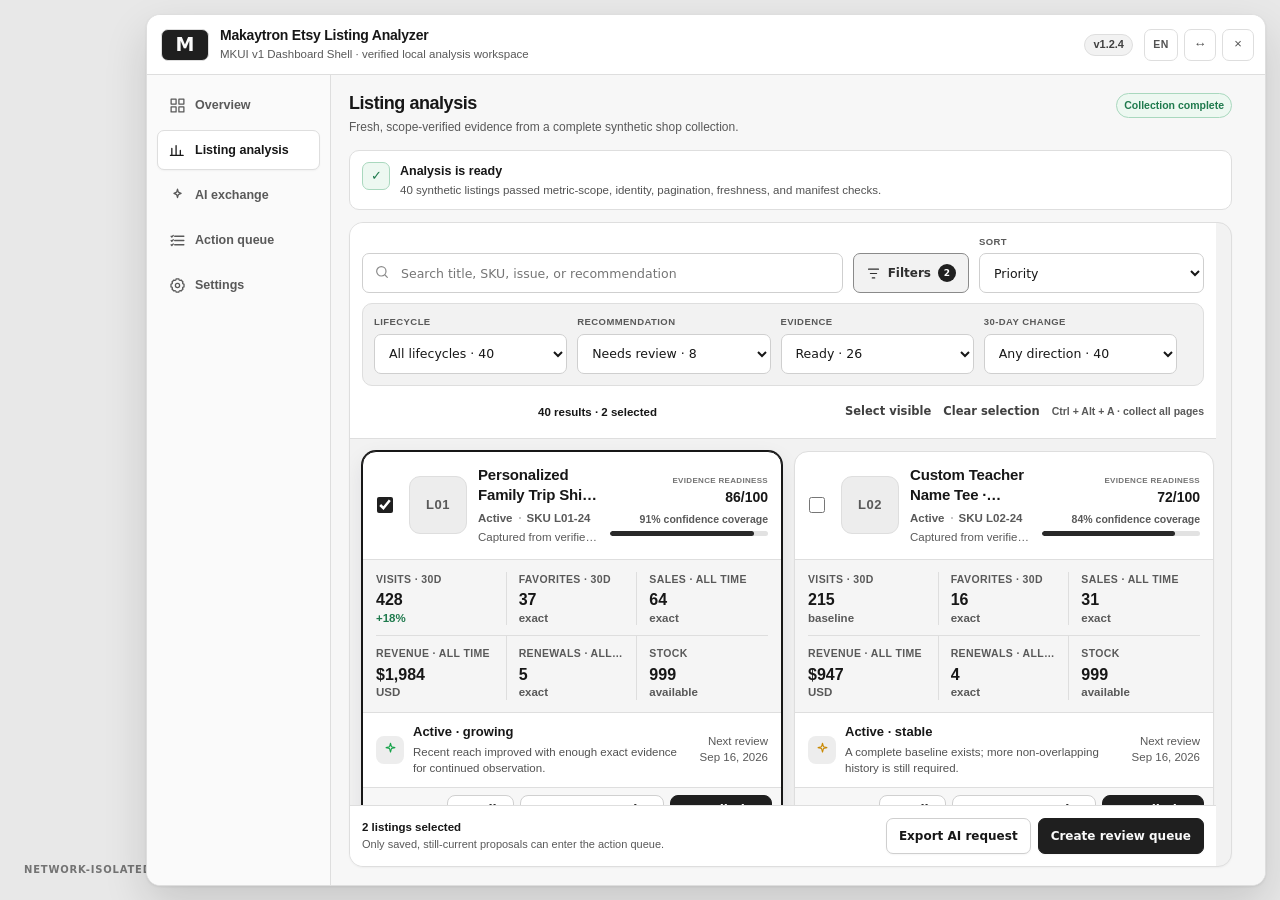
==== commit e3f1b36d: "Refresh Listing preview and align SPA regression checks" ====
--- a/docs/design/previews/listing-analyzer-mkui-preview.html
+++ b/docs/design/previews/listing-analyzer-mkui-preview.html
@@ -3,7 +3,7 @@
 <head>
 <meta charset="utf-8">
 <meta name="viewport" content="width=device-width,initial-scale=1">
-<title>Listing Analyzer MKUI v1.2.3 Preview</title>
+<title>Listing Analyzer MKUI v1.2.4 Preview</title>
 <style>
   html,body{width:100%;height:100%;margin:0;overflow:hidden;background:#e8e8e8}
   body:before{content:"NETWORK-ISOLATED SYNTHETIC PREVIEW";position:fixed;left:24px;bottom:24px;color:#737373;font:700 10px/1.2 system-ui,sans-serif;letter-spacing:.08em}
@@ -17,7 +17,7 @@
   const style = document.createElement('style');
   style.textContent = "\n        :host{all:initial;--meli-bg:#f7f7f7;--meli-surface:#fff;--meli-fg:#171717;--meli-muted:#f2f2f2;--meli-muted-2:#ededed;--meli-muted-fg:#595959;--meli-border:#dedede;--meli-input:#cfcfcf;--meli-primary:#1f1f1f;--meli-primary-strong:#0f0f0f;--meli-primary-fg:#fafafa;--meli-danger:#b42318;--meli-danger-soft:#fff1f0;--meli-warning:#8a5a00;--meli-warning-soft:#fff9df;--meli-success:#1f7a4d;--success:var(--meli-success);--meli-success-soft:#edf8f1;--meli-radius-sm:7px;--meli-radius-md:10px;--meli-radius-lg:14px;--meli-radius-xl:18px;--meli-radius-pill:999px;--meli-shadow-card:0 1px 2px rgba(0,0,0,.04);--meli-shadow:0 1px 3px rgba(0,0,0,.08),0 18px 44px rgba(0,0,0,.14);--meli-shadow-modal:0 25px 50px -12px rgba(0,0,0,.26);--meli-focus:0 0 0 3px rgba(23,23,23,.14);font-family:Inter,ui-sans-serif,-apple-system,BlinkMacSystemFont,\"Segoe UI\",sans-serif;color:var(--meli-fg);font-variant-numeric:tabular-nums}\n        *,*:before,*:after{box-sizing:border-box}button,input,textarea,select{font:inherit}.meli-svg{width:17px;height:17px;display:block;flex:0 0 auto;fill:none;stroke:currentColor;stroke-width:1.8;stroke-linecap:round;stroke-linejoin:round}\n        .meli-launcher{position:fixed;right:0;top:148px;z-index:2147483645;width:62px;height:52px;padding:0;border:1px solid #d7d7d7;border-right:0;border-radius:10px 0 0 10px;background:#fff;color:#171717;box-shadow:0 10px 26px rgba(0,0,0,.17);cursor:pointer;display:flex;align-items:center;justify-content:center}.meli-launcher[hidden]{display:none}.meli-launcher-logo{display:block;width:43px;height:auto;object-fit:contain}.meli-badge{position:absolute;right:4px;top:4px;min-width:17px;height:17px;padding:0 4px;border-radius:999px;background:var(--meli-danger);color:#fff;font:750 9px/17px Inter,system-ui,sans-serif;text-align:center}\n        .meli-panel{position:fixed;z-index:2147483645;top:12px;right:12px;bottom:12px;width:min(620px,calc(100vw - 24px));display:grid;grid-template-columns:60px minmax(0,1fr);grid-template-rows:60px minmax(0,1fr);overflow:hidden;border:1px solid var(--meli-border);border-radius:var(--meli-radius-lg);background:var(--meli-surface);box-shadow:var(--meli-shadow);font-size:12.5px;line-height:1.45;transition:width .2s ease,grid-template-columns .2s ease}.meli-panel[hidden]{display:none}.meli-panel.is-wide{width:min(1120px,calc(100vw - 24px));grid-template-columns:184px minmax(0,1fr)}\n        .meli-head{grid-column:1/-1;min-width:0;padding:9px 11px 9px 14px;display:flex;align-items:center;gap:11px;border-bottom:1px solid var(--meli-border);background:#fff}.meli-logo{width:48px;height:32px;display:flex;align-items:center;justify-content:center;flex:0 0 auto}.meli-logo-link{border-radius:var(--meli-radius-sm);text-decoration:none}.meli-logo-link:focus-visible{outline:0;box-shadow:var(--meli-focus)}.meli-brand-logo{display:block;width:43px;height:auto;object-fit:contain}.meli-brand{min-width:0;flex:1}.meli-title{margin:0;font-size:14px;font-weight:730;letter-spacing:-.015em;line-height:1.2}.meli-subtitle{margin-top:3px;color:var(--meli-muted-fg);font-size:11px;line-height:1.25;white-space:nowrap;overflow:hidden;text-overflow:ellipsis}.meli-version{height:22px;padding:0 8px;display:inline-flex;align-items:center;border:1px solid var(--meli-border);border-radius:var(--meli-radius-pill);background:var(--meli-muted);color:#525252;font-size:10px;font-weight:700}.meli-head-actions{display:flex;align-items:center;gap:6px;flex:0 0 auto}.meli-icon,.meli-lang{width:32px;min-width:32px;height:32px;padding:0;border:1px solid var(--meli-border);border-radius:var(--meli-radius-sm);background:var(--meli-surface);color:#525252;cursor:pointer;display:inline-flex;align-items:center;justify-content:center}.meli-lang{width:auto;min-width:34px;padding:0 7px;font-size:10.5px;font-weight:750;letter-spacing:.04em}.meli-icon:hover,.meli-lang:hover{background:var(--meli-muted);color:#171717}\n        .meli-nav{grid-column:1;grid-row:2;padding:10px 7px;display:flex;flex-direction:column;gap:5px;border-right:1px solid var(--meli-border);background:#fafafa;overflow:auto}.meli-nav-btn{width:100%;min-height:40px;padding:0;display:flex;align-items:center;justify-content:center;gap:9px;border:1px solid transparent;border-radius:var(--meli-radius-sm);background:transparent;color:#737373;font-size:12px;font-weight:650;cursor:pointer}.meli-nav-btn:hover{background:#fff;color:#171717}.meli-nav-btn.is-active{border-color:#dedede;background:#fff;color:#171717;box-shadow:0 1px 2px rgba(0,0,0,.04)}.meli-nav-label{display:none;min-width:0;overflow:hidden;text-overflow:ellipsis;white-space:nowrap}.meli-panel.is-wide .meli-nav{padding:10px}.meli-panel.is-wide .meli-nav-btn{padding:0 11px;justify-content:flex-start}.meli-panel.is-wide .meli-nav-label{display:block}\n        .meli-main{grid-column:2;grid-row:2;min-width:0;overflow:auto;overscroll-behavior:contain;padding:18px;background:var(--meli-bg)}.meli-view{min-width:0;max-width:100%;animation:meli-view-in .16s ease}.meli-view-head{margin-bottom:14px;display:flex;align-items:flex-start;justify-content:space-between;gap:12px}.meli-view-title{margin:0;font-size:18px;font-weight:740;letter-spacing:-.025em;line-height:1.2}.meli-view-copy{margin:4px 0 0;color:#737373;font-size:11.5px;line-height:1.45}.meli-card{overflow:hidden;border:1px solid var(--meli-border);border-radius:var(--meli-radius-md);background:var(--meli-surface);box-shadow:var(--meli-shadow-card)}.meli-card+.meli-card{margin-top:12px}.meli-card-head{min-height:43px;padding:9px 11px;display:flex;align-items:center;justify-content:space-between;gap:10px;border-bottom:1px solid var(--meli-border);background:#fafafa}.meli-card-head strong{font-size:12.5px}.meli-card-body{padding:12px}\n        .meli-status{margin-bottom:12px;padding:11px 12px;display:flex;align-items:flex-start;gap:10px;border:1px solid var(--meli-border);border-radius:var(--meli-radius-md);background:var(--meli-surface)}.meli-status-mark{width:28px;height:28px;display:grid;place-items:center;flex:0 0 auto;border:1px solid var(--meli-border);border-radius:7px;background:var(--meli-muted);color:#525252}.meli-status[data-tone=\"ready\"] .meli-status-mark{border-color:#c9dfd1;background:var(--meli-success-soft);color:var(--meli-success)}.meli-status[data-tone=\"scanning\"] .meli-status-mark{border-color:#eed69a;background:var(--meli-warning-soft);color:var(--meli-warning)}.meli-status[data-tone=\"blocked\"] .meli-status-mark,.meli-status[data-tone=\"error\"] .meli-status-mark{border-color:#f1c0c0;background:var(--meli-danger-soft);color:var(--meli-danger)}.meli-status strong{display:block;font-size:12.5px;font-weight:720}.meli-status span{display:block;margin-top:2px;color:#525252;font-size:11.5px;line-height:1.42;overflow-wrap:anywhere}\n        .meli-grid{display:grid;grid-template-columns:repeat(3,minmax(0,1fr));gap:9px}.meli-panel.is-wide .meli-grid{grid-template-columns:repeat(6,minmax(0,1fr))}.meli-stat{min-width:0;padding:11px;border:1px solid var(--meli-border);border-radius:var(--meli-radius-md);background:var(--meli-surface)}.meli-stat span{display:block;margin-bottom:5px;color:#8a8a8a;font-size:9.5px;font-weight:700;letter-spacing:.07em;text-transform:uppercase}.meli-stat strong{display:block;overflow:hidden;font-size:16px;font-weight:740;line-height:1.25;text-overflow:ellipsis;white-space:nowrap}.meli-stat[data-tone=\"warning\"] strong{color:var(--meli-warning)}.meli-stat[data-tone=\"danger\"] strong{color:var(--meli-danger)}\n        .meli-actions{display:flex;flex-wrap:wrap;gap:8px;margin-top:10px}.meli-btn{min-height:36px;padding:0 12px;display:inline-flex;align-items:center;justify-content:center;gap:7px;border:1px solid var(--meli-input);border-radius:var(--meli-radius-sm);background:var(--meli-surface);color:#171717;box-shadow:var(--meli-shadow-card);font:650 12px/1 Inter,system-ui,sans-serif;cursor:pointer;transition:background .15s,border-color .15s,color .15s;white-space:nowrap}.meli-btn:hover{border-color:#cfcfcf;background:#f7f7f7}.meli-btn.primary{border-color:var(--meli-primary);background:var(--meli-primary);color:var(--meli-primary-fg)}.meli-btn.primary:hover{background:var(--meli-primary-strong)}.meli-btn.danger{color:var(--meli-danger);border-color:#f1c0c0}.meli-btn.danger:hover{background:var(--meli-danger-soft)}.meli-btn:disabled{opacity:.5;cursor:not-allowed}.meli-btn:focus-visible,.meli-icon:focus-visible,.meli-lang:focus-visible,.meli-nav-btn:focus-visible,.meli-input:focus-visible,.meli-select:focus-visible,.meli-textarea:focus-visible{outline:0;box-shadow:var(--meli-focus)}\n        .meli-queue{overflow:hidden;border:1px solid var(--meli-border);border-radius:var(--meli-radius-md);background:var(--meli-surface)}.meli-queue-title{min-height:41px;padding:9px 11px;display:flex;align-items:center;justify-content:space-between;gap:8px;border-bottom:1px solid var(--meli-border);background:#fafafa;font-weight:720}.meli-queue-body{padding:11px}.meli-queue p{margin:0;color:#525252;font-size:11.5px}.meli-note{margin:12px 0 0;padding:10px 11px;border:1px solid #e5c56b;border-radius:var(--meli-radius-md);background:var(--meli-warning-soft);color:#704900;font-size:11px;line-height:1.45}\n        .meli-toolbar{min-height:45px;padding:8px 10px;display:flex;flex-wrap:wrap;gap:8px;align-items:center;border-bottom:1px solid var(--meli-border);background:#fafafa}.meli-toolbar.bottom{border-top:1px solid var(--meli-border);border-bottom:0}.meli-toolbar-meta{margin-left:auto;color:#737373;font-size:11px;font-weight:650}.meli-input,.meli-select,.meli-textarea{width:100%;border:1px solid var(--meli-input);border-radius:var(--meli-radius-sm);outline:0;background:var(--meli-surface);color:#171717;padding:9px 10px;font:12.5px/1.4 Inter,system-ui,sans-serif;transition:border-color .15s,box-shadow .15s}.meli-input,.meli-select{height:40px}.meli-input:focus,.meli-select:focus,.meli-textarea:focus{border-color:#525252;box-shadow:var(--meli-focus)}.meli-toolbar .meli-input{flex:1;min-width:180px;height:34px}.meli-toolbar .meli-select{width:auto;min-width:150px;height:34px;padding-top:0;padding-bottom:0}\n        .meli-analysis-card,.meli-form-card{overflow:hidden;border:1px solid var(--meli-border);border-radius:var(--meli-radius-md);background:var(--meli-surface);box-shadow:var(--meli-shadow-card)}.meli-meta{margin-top:3px;color:#737373;font-size:10.5px;line-height:1.38}.meli-pill{min-width:66px;padding:4px 7px;display:inline-flex;align-items:center;justify-content:center;border:1px solid #dedede;border-radius:var(--meli-radius-pill);background:var(--meli-surface);color:#525252;font-size:10px;font-weight:750;white-space:nowrap}.meli-pill.success{color:var(--meli-success);border-color:#c9dfd1;background:var(--meli-success-soft)}.meli-pill.warning{color:var(--meli-warning);border-color:#eed69a;background:var(--meli-warning-soft)}.meli-pill.danger{color:#991b1b;border-color:#f1c0c0;background:var(--meli-danger-soft)}.meli-mini{min-height:30px;padding:0 8px;display:inline-flex;align-items:center;justify-content:center;border:1px solid var(--meli-border);border-radius:var(--meli-radius-sm);background:var(--meli-surface);color:#404040;font:650 10.5px/1 Inter,system-ui,sans-serif;text-decoration:none;cursor:pointer;white-space:nowrap}.meli-mini:hover{border-color:#cfcfcf;background:#f7f7f7}.meli-check{width:16px;height:16px;accent-color:#1f1f1f}.meli-empty{min-height:120px;padding:24px;display:grid;place-items:center;color:#737373;font-size:12px;text-align:center}\n        .meli-form-grid{padding:13px;display:grid;grid-template-columns:1fr 1fr;gap:12px}.meli-field{min-width:0;display:grid;gap:6px}.meli-field.full{grid-column:1/-1}.meli-field-head{display:flex;align-items:center;justify-content:space-between;gap:10px;color:#404040;font-size:11.5px;font-weight:700}.meli-field-toggle{display:inline-flex;align-items:center;gap:6px;color:#737373;font-size:10.5px;font-weight:650;white-space:nowrap}.meli-field-toggle input{width:15px;height:15px;margin:0;accent-color:#1f1f1f}.meli-field[data-edit-field]{padding:10px;border:1px solid var(--meli-border);border-radius:var(--meli-radius-md);background:var(--meli-bg);transition:opacity .15s,border-color .15s,background .15s}.meli-field[data-edit-field].is-selected{border-color:#b8b8b8;background:#fff;box-shadow:0 0 0 2px rgba(23,23,23,.04)}.meli-field[data-edit-field].is-disabled{opacity:.55}.meli-field small{display:block;color:#737373;font-size:10.5px;line-height:1.4}.meli-textarea{min-height:112px;resize:vertical}.meli-feedback{min-height:20px;margin-top:8px;color:var(--meli-danger);font-size:11.5px;font-weight:650}.meli-history{display:grid;gap:8px}.meli-history-item{border:1px solid var(--meli-border);border-radius:var(--meli-radius-md);padding:10px;background:var(--meli-surface)}.meli-history-metrics{display:flex;flex-wrap:wrap;gap:8px;margin-top:5px;color:#525252;font-size:11.5px}.meli-settings-grid{display:grid;grid-template-columns:repeat(2,minmax(0,1fr));gap:9px}.meli-setting{padding:11px;border:1px solid var(--meli-border);border-radius:var(--meli-radius-md);background:var(--meli-surface)}.meli-setting span{display:block;color:#737373;font-size:10.5px;line-height:1.35}.meli-setting strong{display:block;margin-top:5px;font-size:16px}.meli-ai-layout{display:grid;gap:12px}.meli-ai-layout .meli-textarea{min-height:320px;font-family:ui-monospace,SFMono-Regular,Consolas,monospace;font-size:11px}\n        .meli-health-trigger{border:1px solid #dedede;font-family:inherit;cursor:pointer}.meli-health-trigger:focus-visible{outline:0;box-shadow:var(--meli-focus)}.meli-health-diagnosis{max-width:220px;margin-top:6px;overflow:hidden;color:#303030;font-size:11.5px;font-weight:700;text-overflow:ellipsis;white-space:nowrap}.meli-health-context{margin-bottom:12px;padding:11px 12px;border:1px solid var(--meli-border);border-radius:9px;background:#fff}.meli-health-context>div:first-child{display:flex;align-items:center;gap:8px}.meli-health-detail{display:grid;gap:10px}.meli-health-summary,.meli-detail-card{padding:13px;border:1px solid var(--meli-border);border-radius:9px;background:#fff}.meli-health-summary>div:first-child{display:flex;align-items:center;justify-content:space-between;gap:10px}.meli-health-summary h3,.meli-detail-card h3{margin:8px 0 0;font-size:13px}.meli-detail-card h3{margin:0 0 9px}.meli-health-cap{margin-top:9px;padding:8px;border-radius:7px;background:var(--meli-warning-soft);color:var(--meli-warning);font-size:10.5px;font-weight:650}.meli-evidence,.meli-safeguards{margin:0;padding-left:18px;color:#404040;font-size:11.5px;line-height:1.55}.meli-safeguards{padding:0;display:grid;gap:6px;list-style:none}.meli-safeguards li{display:flex;align-items:flex-start;gap:7px;color:#737373}.meli-safeguards li[data-passed=\"true\"]{color:#276749}.meli-safeguards span{width:14px;flex:0 0 auto;font-weight:800}.meli-confidence-list{display:grid;gap:8px}.meli-confidence-row{display:grid;grid-template-columns:128px 1fr 32px;align-items:center;gap:8px;color:#525252;font-size:10.5px}.meli-confidence-row>div{height:5px;overflow:hidden;border-radius:999px;background:#ededed}.meli-confidence-row i{height:100%;display:block;border-radius:inherit;background:#525252}.meli-confidence-row b{text-align:right;font-size:10.5px}\n        .meli-analysis-card{display:flex;min-height:0;flex-direction:column;border-radius:var(--meli-radius-lg);background:var(--meli-muted);box-shadow:var(--meli-shadow-card)}.meli-analysis-controls{padding:12px;display:grid;grid-template-columns:minmax(220px,1fr) minmax(170px,220px);gap:10px;border-bottom:1px solid var(--meli-border);background:#fff}.meli-analysis-search{position:relative}.meli-analysis-search>.meli-svg{position:absolute;left:12px;top:11px;z-index:1;width:16px;height:16px;color:#8a8a8a}.meli-analysis-search .meli-input{padding-left:38px}.meli-selection-tools{grid-column:1/-1;display:flex;align-items:center;gap:12px}.meli-selection-tools .meli-toolbar-meta{margin-right:auto}.meli-text-btn{min-height:28px;padding:0;border:0;background:transparent;color:#525252;font:700 10.5px/1 Inter,system-ui,sans-serif;cursor:pointer}.meli-text-btn:hover{color:#171717;text-decoration:underline}.meli-listing-list{min-height:160px;max-height:calc(100dvh - 272px);padding:12px;display:grid;grid-template-columns:1fr;align-content:start;gap:12px;overflow:auto;overscroll-behavior:contain}.meli-panel.is-wide .meli-listing-list{grid-template-columns:repeat(2,minmax(420px,1fr))}.meli-listing-card{min-width:0;overflow:hidden;border:1px solid var(--meli-border);border-radius:var(--meli-radius-lg);background:var(--meli-surface);box-shadow:var(--meli-shadow-card);transition:border-color .16s,box-shadow .16s,transform .16s}.meli-listing-card:hover{border-color:#c9c9c6;box-shadow:0 8px 22px rgba(15,23,42,.08);transform:translateY(-1px)}.meli-listing-card.is-selected{border-color:#171717;box-shadow:0 0 0 1px #171717,0 8px 22px rgba(15,23,42,.09)}.meli-listing-card-head{min-height:82px;padding:13px;display:grid;grid-template-columns:22px 58px minmax(0,1fr) auto;align-items:center;gap:11px}.meli-card-select{width:18px;height:18px;display:grid;place-items:center}.meli-card-select .meli-check{margin:0}.meli-card-thumb{width:58px;height:58px;display:grid;place-items:center;object-fit:cover;border:1px solid #e8e8e5;border-radius:11px;background:#efefec;color:#8a8a8a}.meli-card-thumb.is-empty .meli-svg{width:20px;height:20px}.meli-card-identity{min-width:0}.meli-card-identity h3{margin:0;display:-webkit-box;overflow:hidden;color:#171717;font-size:13.5px;font-weight:760;letter-spacing:-.012em;line-height:1.32;-webkit-box-orient:vertical;-webkit-line-clamp:2}.meli-card-meta{margin-top:5px;display:flex;align-items:center;gap:6px;color:#8a8a8a;font-size:9.5px;font-weight:650}.meli-card-meta i{width:2px;height:2px;border-radius:50%;background:#b5b5b5}.meli-card-status{margin-top:3px;overflow:hidden;color:#737373;font-size:9.5px;text-overflow:ellipsis;white-space:nowrap}.meli-card-health{min-width:158px;display:grid;justify-items:end;gap:4px}.meli-score-copy{display:grid;justify-items:end;gap:1px}.meli-score-copy span{color:#737373;font-size:8px;font-weight:760;letter-spacing:.04em;text-transform:uppercase}.meli-score-copy strong{color:#171717;font-size:14px}.meli-card-confidence{color:#737373;font-size:8.5px;font-weight:680}.meli-confidence-track{width:100%;height:3px;overflow:hidden;border-radius:99px;background:#ececea}.meli-confidence-track i{height:100%;display:block;border-radius:inherit;background:#292929}.meli-metrics-strip{padding:9px 13px;display:grid;grid-template-columns:repeat(6,minmax(0,1fr));gap:0;border-top:1px solid #ededeb;border-bottom:1px solid #ededeb;background:#fafaf9}.meli-metric{min-width:0;padding:0 8px;border-right:1px solid #e8e8e5}.meli-metric:first-child{padding-left:0}.meli-metric:last-child{padding-right:0;border-right:0}.meli-metric>span{display:block;overflow:hidden;color:#8a8a8a;font-size:8.5px;font-weight:760;letter-spacing:.055em;text-overflow:ellipsis;text-transform:uppercase;white-space:nowrap}.meli-metric>div{margin-top:3px;display:flex;align-items:baseline;gap:5px}.meli-metric strong{overflow:hidden;color:#171717;font-size:13px;font-weight:780;text-overflow:ellipsis;white-space:nowrap}.meli-metric small{color:#9a9a9a;font-size:8.5px;font-weight:700}.meli-metric small.up{color:#276749}.meli-metric small.down{color:#b45309}.meli-card-insight{min-height:58px;padding:10px 13px;display:grid;grid-template-columns:28px minmax(0,1fr) auto;align-items:center;gap:9px}.meli-insight-icon{width:28px;height:28px;display:grid;place-items:center;border-radius:8px;background:#f1f1ef;color:#525252}.meli-insight-icon .meli-svg{width:15px;height:15px}.meli-card-insight b{display:block;font-size:11.5px}.meli-card-insight p{margin:2px 0 0;display:-webkit-box;overflow:hidden;color:#737373;font-size:9.5px;line-height:1.35;-webkit-box-orient:vertical;-webkit-line-clamp:2}.meli-card-insight>span{max-width:118px;color:#8a8a8a;font-size:9px;line-height:1.35;text-align:right}.meli-listing-card-foot{min-height:43px;padding:7px 9px;display:flex;justify-content:flex-end;gap:6px;border-top:1px solid #ededeb;background:#fcfcfb}.meli-card-action{min-height:30px;padding:0 9px;display:inline-flex;align-items:center;justify-content:center;gap:6px;border:1px solid #e1e1df;border-radius:8px;background:#fff;color:#404040;font:700 10px/1 Inter,system-ui,sans-serif;text-decoration:none;cursor:pointer}.meli-card-action .meli-svg{width:14px;height:14px}.meli-card-action:hover{border-color:#bdbdb9;background:#f5f5f3}.meli-card-action.primary{border-color:#1f1f1f;background:#1f1f1f;color:#fff}.meli-card-action.primary:hover{background:#333}.meli-bulk-bar{min-height:61px;padding:10px 12px;display:flex;align-items:center;justify-content:space-between;gap:12px;border-top:1px solid var(--meli-border);background:#fff}.meli-bulk-bar[hidden]{display:none!important}.meli-bulk-bar>div:first-child{min-width:0}.meli-bulk-bar b{display:block;font-size:11.5px}.meli-bulk-bar span{display:block;margin-top:2px;overflow:hidden;color:#8a8a8a;font-size:9.5px;text-overflow:ellipsis;white-space:nowrap}.meli-bulk-bar>div:last-child{display:flex;gap:7px}\n        .meli-overlay{position:fixed;inset:0;z-index:2147483646;padding:6vh 18px 24px;display:flex;align-items:flex-start;justify-content:center;overflow-y:auto;background:rgba(0,0,0,.30);font-family:Inter,system-ui,-apple-system,BlinkMacSystemFont,\"Segoe UI\",sans-serif;color:#171717}.meli-modal{width:min(820px,calc(100vw - 32px));max-height:88vh;display:flex;flex-direction:column;overflow:hidden;border:1px solid var(--meli-border);border-radius:var(--meli-radius-lg);background:var(--meli-surface);box-shadow:var(--meli-shadow-modal)}.meli-modal.small{width:min(820px,calc(100vw - 32px))}.meli-modal-head{min-height:64px;padding:12px 16px;display:flex;align-items:center;justify-content:space-between;gap:12px;border-bottom:1px solid var(--meli-border);background:#fff}.meli-modal-brand{min-width:0;display:flex;align-items:center;gap:10px}.meli-modal-logo{width:48px;height:32px;display:flex;align-items:center;justify-content:center;flex:0 0 auto}.meli-modal-title{margin:0;font-size:15px;font-weight:720;letter-spacing:-.015em;line-height:1.25}.meli-modal-subtitle{margin-top:3px;color:#737373;font-size:11.5px}.meli-modal-body{padding:18px;overflow:auto;background:#f7f7f7}.meli-modal-foot{padding:12px 16px;display:flex;align-items:center;justify-content:flex-end;gap:8px;border-top:1px solid var(--meli-border);background:#fafafa}\n        .meli-toast-root{position:fixed;top:16px;left:50%;z-index:2147483647;transform:translateX(-50%);width:min(360px,calc(100vw - 32px));display:grid;gap:8px;pointer-events:none;font:600 14px/1.4 Inter,system-ui,-apple-system,BlinkMacSystemFont,\"Segoe UI\",sans-serif}.meli-toast{--meli-toast:#343a4a;min-height:44px;padding:10px 10px 10px 13px;border-radius:10px;display:flex;align-items:center;gap:10px;color:#fff;background:var(--meli-toast);box-shadow:0 8px 24px rgba(24,28,45,.18);opacity:0;transform:translateY(8px);transition:opacity .18s ease,transform .18s ease;pointer-events:auto}.meli-toast.is-visible{opacity:1;transform:none}.meli-toast[data-tone=\"success\"]{--meli-toast:#178847}.meli-toast[data-tone=\"error\"]{--meli-toast:#c23b3b}.meli-toast[data-tone=\"warning\"]{--meli-toast:#a85710}.meli-toast-mark{width:20px;height:20px;border:2px solid currentColor;border-radius:50%;display:grid;place-items:center;flex:0 0 auto;font-size:11px;line-height:1}.meli-toast-copy{min-width:0;flex:1;overflow-wrap:anywhere}.meli-toast-close{width:28px;height:28px;padding:0;border:0;border-radius:7px;display:grid;place-items:center;color:inherit;background:transparent;cursor:pointer;opacity:.72}.meli-toast-close:hover{opacity:1;background:rgba(255,255,255,.14)}\n        @keyframes meli-view-in{from{opacity:.5;transform:translateY(3px)}to{opacity:1;transform:none}}\n        @media(max-width:760px){.meli-panel,.meli-panel.is-wide{top:8px;right:8px;bottom:8px;left:8px;width:auto;grid-template-columns:52px minmax(0,1fr)}.meli-head{padding-left:9px}.meli-main{padding:12px}.meli-launcher{top:auto;bottom:86px}.meli-grid,.meli-panel.is-wide .meli-grid{grid-template-columns:repeat(2,minmax(0,1fr))}.meli-panel.is-wide .meli-nav{padding:10px 7px}.meli-panel.is-wide .meli-nav-btn{padding:0;justify-content:center}.meli-panel.is-wide .meli-nav-label{display:none}.meli-overlay{padding:10px}.meli-modal,.meli-modal.small{width:100%;max-height:calc(100dvh - 20px)}.meli-modal-body{padding:12px}.meli-form-grid,.meli-settings-grid{grid-template-columns:1fr}.meli-field.full{grid-column:auto}.meli-toolbar .meli-input,.meli-toolbar .meli-select{width:100%;min-width:0;height:44px;font-size:16px}.meli-modal-foot{flex-wrap:wrap}.meli-modal-foot>.meli-btn{flex:1}.meli-toast-root{top:12px}}\n        @media(max-width:480px){.meli-panel,.meli-panel.is-wide{top:4px;right:4px;bottom:4px;left:4px;width:auto;grid-template-columns:48px minmax(0,1fr)}.meli-head{padding:8px;gap:6px}.meli-logo{width:40px}.meli-brand-logo{width:37px}.meli-title{font-size:12.5px}.meli-subtitle{display:none}.meli-head-actions{gap:4px}.meli-icon,.meli-lang{width:29px;min-width:29px;height:29px}.meli-main{padding:10px}.meli-nav{padding:8px 5px}.meli-nav-btn{min-height:38px}.meli-grid,.meli-panel.is-wide .meli-grid{grid-template-columns:1fr 1fr;gap:7px}.meli-stat{padding:9px}.meli-view-title{font-size:16px}.meli-toolbar{padding:8px}.meli-field-toggle{white-space:normal;text-align:right}.meli-modal-head{padding:10px 12px}.meli-modal-title{font-size:14px}.meli-modal-subtitle{font-size:10.5px}.meli-modal-body{padding:10px}.meli-modal-foot{padding:10px}.meli-toast-root{top:8px;width:calc(100vw - 20px)}}\n        @media(max-width:1100px){.meli-panel.is-wide .meli-listing-list{grid-template-columns:1fr}}\n        @media(max-width:760px){.meli-analysis-controls{grid-template-columns:1fr}.meli-selection-tools{grid-column:auto;flex-wrap:wrap}.meli-listing-list,.meli-panel.is-wide .meli-listing-list{max-height:calc(100dvh - 280px);padding:9px;grid-template-columns:1fr}.meli-listing-card-head{grid-template-columns:22px 52px minmax(0,1fr);padding:11px;gap:9px}.meli-card-thumb{width:52px;height:52px}.meli-card-health{grid-column:2/-1;width:100%;padding-top:7px;display:grid;grid-template-columns:auto 1fr;align-items:center;justify-items:start}.meli-score-copy,.meli-card-confidence{justify-self:end}.meli-card-confidence,.meli-confidence-track{grid-column:1/-1}.meli-confidence-track{min-width:70px}.meli-metrics-strip{grid-template-columns:repeat(3,minmax(0,1fr));gap:8px 0}.meli-metric:nth-child(3){border-right:0}.meli-metric:nth-child(n+4){padding-top:7px;border-top:1px solid #e8e8e5}.meli-card-insight{grid-template-columns:28px minmax(0,1fr)}.meli-card-insight>span{grid-column:2;max-width:none;text-align:left}.meli-bulk-bar{align-items:stretch;flex-direction:column}.meli-bulk-bar>div:last-child{display:grid;grid-template-columns:1fr 1fr}.meli-card-action{flex:1}.meli-card-action span{display:block}.meli-confidence-row{grid-template-columns:106px 1fr 30px}}\n        @media(max-width:480px){.meli-analysis-controls{padding:9px}.meli-listing-list{padding:7px}.meli-listing-card{border-radius:11px}.meli-card-insight p{font-size:9px}.meli-listing-card-foot{display:grid;grid-template-columns:1fr 1fr}.meli-card-action:first-child{grid-column:1/-1}.meli-bulk-bar>div:last-child{grid-template-columns:1fr}.meli-bulk-bar .meli-btn{width:100%}}\n        /* MKUI v1 canonical Dashboard Shell compatibility layer. */\n        :host{--meli-bg:#f7f7f7;--meli-surface:#fff;--meli-muted:#f2f2f2;--meli-muted-2:#ededed;--meli-muted-fg:#595959;--meli-border:#dedede;--meli-input:#cfcfcf;--meli-warning-soft:#fff9df;--meli-success-soft:#edf8f1;--meli-danger-soft:#fff1f0;--meli-shadow-card:0 1px 2px rgba(0,0,0,.04);--meli-shadow:0 1px 3px rgba(0,0,0,.08),0 18px 44px rgba(0,0,0,.14);--meli-shadow-modal:0 25px 50px -12px rgba(0,0,0,.26);--meli-focus:0 0 0 3px rgba(23,23,23,.14)}\n        .meli-panel{font-size:13px}.meli-subtitle{font-size:11.5px}.meli-version{color:#404040;font-size:11px}.meli-nav{background:#fafafa}.meli-nav-btn{color:#595959;font-size:12.5px}.meli-main{background:var(--meli-bg)}.meli-view-copy{color:#595959;font-size:12px}.meli-stat span{color:#595959;font-size:10px}.meli-stat strong,.meli-stat[data-tone=\"warning\"] strong,.meli-stat[data-tone=\"danger\"] strong{color:#171717;font-size:18px}.meli-toolbar-meta,.meli-text-btn{color:#404040;font-size:11.5px}.meli-meta{color:#595959;font-size:11px}.meli-pill{border-color:#bdbdbd;background:#fff;color:#303030;font-size:10.5px}.meli-pill.success{border-color:#a9d8be;background:#edf8f1;color:#1f7a4d}.meli-pill.balanced{border-color:#b9cdf8;background:#eff6ff;color:#1d4ed8}.meli-pill.warning{border-color:#e5c56b;background:#fff9df;color:#8a5a00}.meli-pill.danger{border-color:#efb4ae;background:#fff1f0;color:#b42318}.meli-note{border-color:#e5c56b;background:var(--meli-warning-soft);color:#704900}.meli-status[data-tone=\"ready\"] .meli-status-mark{border-color:#a9d8be;background:var(--meli-success-soft);color:var(--meli-success)}.meli-status[data-tone=\"scanning\"] .meli-status-mark{border-color:#e5c56b;background:var(--meli-warning-soft);color:var(--meli-warning)}.meli-status[data-tone=\"blocked\"] .meli-status-mark,.meli-status[data-tone=\"error\"] .meli-status-mark{border-color:#efb4ae;background:var(--meli-danger-soft);color:var(--meli-danger)}.meli-health-diagnosis{font-size:12px}.meli-health-cap{border:1px solid #e5c56b;background:var(--meli-warning-soft);color:var(--meli-warning)}.meli-safeguards li[data-passed=\"true\"]{color:var(--meli-success)}.meli-confidence-row,.meli-confidence-row b{font-size:11.5px}.meli-confidence-row{grid-template-columns:132px 1fr 38px}\n        .meli-analysis-card{background:var(--meli-muted);box-shadow:var(--meli-shadow-card)}.meli-listing-card{border-color:var(--meli-border);box-shadow:var(--meli-shadow-card)}.meli-listing-card:hover{border-color:#bdbdbd;box-shadow:0 8px 22px rgba(0,0,0,.09)}.meli-card-thumb{border-color:#dedede;background:#ededed;color:#595959}.meli-card-identity h3{font-size:15px}.meli-card-meta,.meli-card-status{color:#595959;font-size:11.5px}.meli-card-health>b{color:#303030;font-size:11.5px}.meli-card-confidence{color:#595959;font-size:10.5px}.meli-confidence-track{height:5px;background:#e2e2e2}.meli-metrics-strip{padding:12px 13px;grid-template-columns:repeat(3,minmax(0,1fr));border-color:#dedede;background:#f5f5f5}.meli-metric{padding:0 12px;border-color:#dedede}.meli-metric:nth-child(3){padding-right:0;border-right:0}.meli-metric:nth-child(4){padding-left:0}.meli-metric:nth-child(n+4){margin-top:10px;padding-top:10px;border-top:1px solid #dedede}.meli-metric>span{color:#595959;font-size:10.5px;letter-spacing:.035em}.meli-metric>div{margin-top:4px;display:grid;align-items:start;gap:2px}.meli-metric strong{overflow:visible;font-size:16px;line-height:1.15;text-overflow:clip}.meli-metric small{display:block;min-height:13px;color:#595959;font-size:11.5px;font-weight:750;line-height:1.2}.meli-metric small.up{color:#1f7a4d}.meli-metric small.down{color:#b42318}.meli-insight-icon{background:#ededed}.meli-insight-icon[data-lifecycle=\"ACTIVE_GROWING\"]{color:#16a34a}.meli-insight-icon[data-lifecycle=\"PROTECTED\"]{color:#166534}.meli-insight-icon[data-lifecycle=\"ACTIVE_STABLE\"]{color:#1d4ed8}.meli-insight-icon[data-lifecycle=\"EXPERIMENT_RUNNING\"]{color:#7c3aed}.meli-insight-icon[data-lifecycle=\"BASELINE\"],.meli-insight-icon[data-lifecycle=\"LEARNING\"]{color:#ca8a04}.meli-insight-icon[data-lifecycle=\"DORMANT\"]{color:#d97706}.meli-insight-icon[data-lifecycle=\"ACTIVE_DECLINING\"]{color:#dc2626}.meli-insight-icon[data-lifecycle=\"DEACTIVATION_REVIEW\"]{color:#991b1b}.meli-card-insight b{font-size:13px}.meli-card-insight p{color:#525252;font-size:11.5px;line-height:1.45}.meli-card-insight>span{color:#595959;font-size:11.5px}.meli-listing-card-foot{border-color:#dedede;background:#f7f7f7}.meli-card-action{border-color:#d0d0d0;color:#303030;font-size:12px}.meli-card-action:hover{border-color:#999;background:#f2f2f2}.meli-bulk-bar span{color:#595959;font-size:11px}.meli-main,.meli-listing-list{scrollbar-gutter:stable;scrollbar-width:auto;scrollbar-color:#686868 #e7e7e7}.meli-main::-webkit-scrollbar,.meli-listing-list::-webkit-scrollbar{width:10px;height:10px}.meli-main::-webkit-scrollbar-track,.meli-listing-list::-webkit-scrollbar-track{border-left:1px solid #d5d5d5;background:#e7e7e7}.meli-main::-webkit-scrollbar-thumb,.meli-listing-list::-webkit-scrollbar-thumb{min-height:48px;border:2px solid #e7e7e7;border-radius:999px;background:#686868}.meli-main::-webkit-scrollbar-thumb:hover,.meli-listing-list::-webkit-scrollbar-thumb:hover{background:#303030}\n        .meli-collection-card{margin-top:12px;padding:13px;border:1px solid #d6d6d6;border-radius:10px;background:#fff}.meli-collection-head{display:flex;align-items:flex-start;justify-content:space-between;gap:12px}.meli-collection-head>div{display:grid;gap:2px}.meli-collection-head span{color:#595959;font-size:10px;font-weight:760;letter-spacing:.055em;text-transform:uppercase}.meli-collection-head strong{font-size:13px}.meli-collection-head>b{font-size:13px}.meli-collection-track{height:7px;margin-top:10px;overflow:hidden;border-radius:99px;background:#e4e4e4}.meli-collection-track i{height:100%;display:block;border-radius:inherit;background:#202020;transition:width .18s ease}.meli-collection-meta{margin-top:10px;display:flex;gap:22px}.meli-collection-meta span{display:flex;align-items:center;gap:6px;color:#595959;font-size:11px}.meli-collection-meta b{color:#171717}.meli-shortcut-hint{align-self:center;color:#595959;font-size:10.5px;font-weight:650}\n        .meli-main{overflow-y:scroll}.meli-main[data-view-panel=\"analysis\"]{overflow:hidden}.meli-main[data-view-panel=\"analysis\"]>.meli-view{height:100%;min-height:0;display:flex;flex-direction:column}.meli-main[data-view-panel=\"analysis\"] .meli-view-head{flex:0 0 auto}.meli-main[data-view-panel=\"analysis\"] .meli-analysis-card{min-height:0;flex:1}.meli-analysis-controls{grid-template-columns:minmax(240px,1fr) auto minmax(185px,225px);align-items:end}.meli-filter-toggle{height:40px;padding:0 12px;display:inline-flex;align-items:center;gap:7px;border:1px solid var(--meli-input);border-radius:var(--meli-radius-sm);background:var(--meli-surface);color:#303030;font:720 12px/1 Inter,system-ui,sans-serif;cursor:pointer}.meli-filter-toggle:hover,.meli-filter-toggle[aria-expanded=\"true\"]{border-color:#8a8a8a;background:#f2f2f2}.meli-filter-toggle .meli-svg{width:15px;height:15px}.meli-filter-toggle b{min-width:18px;height:18px;padding:0 5px;border-radius:99px;background:#202020;color:#fff;font:750 9px/18px Inter,system-ui,sans-serif;text-align:center}.meli-sort-control{min-width:0;display:grid;gap:4px}.meli-sort-control>span,.meli-filter-drawer label>span{color:#595959;font-size:9.5px;font-weight:760;letter-spacing:.045em;text-transform:uppercase}.meli-filter-drawer{grid-column:1/-1;padding:11px;max-height:230px;display:grid;grid-template-columns:repeat(4,minmax(140px,1fr));align-items:end;gap:10px;border:1px solid var(--meli-border);border-radius:var(--meli-radius-md);background:var(--meli-muted);overflow-y:auto}.meli-filter-drawer[hidden]{display:none!important}.meli-filter-drawer label{min-width:0;display:grid;gap:5px}.meli-filter-drawer .meli-btn{height:40px}.meli-selection-tools{grid-column:1/-1;padding-top:2px;flex-wrap:wrap}.meli-selection-tools .meli-toolbar-meta{margin-right:0}.meli-selection-tools [data-results-count]{margin-right:auto;color:#171717}.meli-hidden-selected{color:#595959;font-size:10.5px;font-weight:650}.meli-listing-list{height:auto;min-height:0;max-height:none;flex:1;grid-auto-rows:max-content;overflow-x:hidden;overflow-y:scroll}.meli-listing-list:focus-visible,.meli-modal-body:focus-visible{outline:2px solid #525252;outline-offset:-3px}.meli-empty,.meli-load-more{grid-column:1/-1}.meli-empty{gap:10px}.meli-load-more{padding:12px;display:flex;align-items:center;justify-content:center;gap:12px;border:1px solid #d7d7d7;border-radius:10px;background:#fff;color:#595959;font-size:11px;font-weight:650}\n        .meli-analysis-gate{min-height:0;flex:1;display:grid;place-items:center;padding:36px;border:1px solid var(--meli-border);border-radius:var(--meli-radius-lg);background:var(--meli-surface);text-align:center;box-shadow:var(--meli-shadow-card)}.meli-analysis-gate-inner{width:min(100%,520px);display:grid;justify-items:center}.meli-analysis-gate-icon{width:58px;height:58px;display:grid;place-items:center;border:1px solid var(--meli-border);border-radius:var(--meli-radius-xl);background:var(--meli-muted);color:#303030}.meli-analysis-gate-icon .meli-svg{width:25px;height:25px}.meli-analysis-gate h3{margin:20px 0 0;color:#171717;font-size:24px;font-weight:780;letter-spacing:-.025em;line-height:1.18}.meli-analysis-gate p{margin:9px 0 0;color:#595959;font-size:13px;line-height:1.55}.meli-analysis-gate .meli-btn{min-width:180px;margin-top:20px}.meli-analysis-gate-shortcut{margin-top:11px;color:#595959;font-size:11px;font-weight:680}.meli-analysis-gate-progress{width:min(100%,360px);margin-top:17px}.meli-analysis-gate-progress .meli-collection-track{margin-top:0}.meli-analysis-gate-progress span{display:block;margin-top:7px;color:#595959;font-size:10.5px;font-weight:650}\n        .meli-main,.meli-analysis-card,.meli-listing-list,.meli-modal-body,.meli-filter-drawer{scrollbar-gutter:stable;scrollbar-width:auto;scrollbar-color:#555 #e3e3e3}.meli-main::-webkit-scrollbar,.meli-analysis-card::-webkit-scrollbar,.meli-listing-list::-webkit-scrollbar,.meli-modal-body::-webkit-scrollbar,.meli-filter-drawer::-webkit-scrollbar{width:12px;height:12px}.meli-main::-webkit-scrollbar-track,.meli-analysis-card::-webkit-scrollbar-track,.meli-listing-list::-webkit-scrollbar-track,.meli-modal-body::-webkit-scrollbar-track,.meli-filter-drawer::-webkit-scrollbar-track{border-left:1px solid #cfcfcf;background:#e3e3e3}.meli-main::-webkit-scrollbar-thumb,.meli-analysis-card::-webkit-scrollbar-thumb,.meli-listing-list::-webkit-scrollbar-thumb,.meli-modal-body::-webkit-scrollbar-thumb,.meli-filter-drawer::-webkit-scrollbar-thumb{min-height:52px;border:2px solid #e3e3e3;border-radius:999px;background:#555}.meli-main::-webkit-scrollbar-thumb:hover,.meli-analysis-card::-webkit-scrollbar-thumb:hover,.meli-listing-list::-webkit-scrollbar-thumb:hover,.meli-modal-body::-webkit-scrollbar-thumb:hover,.meli-filter-drawer::-webkit-scrollbar-thumb:hover{background:#202020}.meli-modal-body{min-height:0;overscroll-behavior:contain}\n        @media(max-width:900px){.meli-analysis-controls{grid-template-columns:minmax(180px,1fr) auto}.meli-sort-control{grid-column:1/-1}.meli-filter-drawer{grid-template-columns:repeat(2,minmax(130px,1fr))}}\n        @media(max-width:760px),(max-height:620px){.meli-analysis-card{overflow-y:auto}.meli-analysis-card .meli-listing-list,.meli-panel.is-wide .meli-analysis-card .meli-listing-list{height:max-content;min-height:160px;max-height:none;flex:0 0 auto;overflow:visible}.meli-analysis-card .meli-bulk-bar{position:sticky;bottom:0;z-index:2}}\n        @media(max-width:760px){.meli-analysis-controls{grid-template-columns:1fr}.meli-filter-toggle,.meli-sort-control{grid-column:auto;width:100%}}\n        @media(max-width:520px){.meli-filter-drawer{grid-template-columns:1fr;max-height:260px}.meli-selection-tools{align-items:flex-start;flex-direction:column}.meli-selection-tools [data-results-count]{margin-right:0}.meli-shortcut-hint{width:100%}.meli-analysis-card .meli-bulk-bar{align-items:flex-start;flex-direction:column}.meli-analysis-gate{padding:24px 18px}.meli-analysis-gate h3{font-size:21px}}\n        .meli-update-banner,.meli-storage-banner{margin-bottom:12px;padding:11px 12px;display:flex;align-items:center;justify-content:space-between;gap:12px;border:1px solid #a3a3a3;border-radius:var(--meli-radius-md);background:var(--meli-surface)}.meli-storage-banner{border-left:4px solid #525252}.meli-update-banner div,.meli-storage-banner div{min-width:0}.meli-update-banner strong,.meli-storage-banner strong{display:block;font-size:12px}.meli-update-banner span,.meli-storage-banner span{display:block;margin-top:3px;color:#595959;font-size:10.5px}.meli-update-actions{display:flex;align-items:center;gap:7px;flex:0 0 auto}\n        .meli-import-zone{padding:14px;border:1px dashed #a3a3a3;border-radius:10px;background:#fff}.meli-import-zone input[type=\"file\"]{width:100%;margin-top:10px}.meli-backup-preview{margin-top:12px;padding:12px;border:1px solid #a3a3a3;border-radius:9px;background:#fff}.meli-backup-preview[hidden]{display:none}.meli-calibration{margin-bottom:12px;padding:12px;border:1px solid #cfcfcf;border-radius:9px;background:#fff}.meli-calibration h3{margin:0;font-size:12px}.meli-calibration p{margin:5px 0 0;color:#595959;font-size:10.5px}.meli-threshold-impact{margin-top:10px;padding:9px 10px;border:1px solid #d8d8d8;border-radius:8px;background:#f5f5f5;color:#303030;font-size:10.5px}.meli-conflict-warning,.meli-queue-recovery{padding:12px;border:1px solid #a3a3a3;border-left:4px solid #b42318;border-radius:9px;background:#fff}.meli-conflict-warning strong,.meli-queue-recovery strong{display:block;font-size:12px}.meli-conflict-warning p,.meli-queue-recovery p{margin:5px 0 0;color:#404040;font-size:11px}.meli-feedback-form{display:grid;gap:12px}.meli-feedback-form .meli-note{margin:0}\n        .meli-preset-zone{grid-column:1/-1;display:grid;gap:8px}.meli-preset-head{display:flex;align-items:center;justify-content:space-between;gap:10px}.meli-preset-head>span{color:#595959;font-size:9.5px;font-weight:760;letter-spacing:.045em;text-transform:uppercase}.meli-preset-list{display:flex;align-items:center;gap:6px;overflow-x:auto;padding-bottom:2px;scrollbar-width:thin}.meli-preset-wrap{position:relative;display:inline-flex;align-items:center;flex:0 0 auto}.meli-preset-wrap .meli-preset-chip{padding-right:28px}.meli-preset-chip{min-height:30px;padding:0 9px;display:inline-flex;align-items:center;gap:6px;flex:0 0 auto;border:1px solid var(--meli-border);border-radius:var(--meli-radius-pill);background:var(--meli-surface);color:#303030;font:700 10.5px/1 Inter,system-ui,sans-serif;cursor:pointer}.meli-preset-chip:hover,.meli-preset-chip.is-active{border-color:#202020;background:#202020;color:#fff}.meli-preset-chip b{font-size:9px;opacity:.72}.meli-preset-chip-delete{position:absolute;right:5px;width:18px;height:18px;padding:0;border:0;border-radius:50%;display:grid;place-items:center;background:transparent;color:#737373;cursor:pointer}.meli-preset-wrap:has(.meli-preset-chip.is-active) .meli-preset-chip-delete{color:#fff}.meli-preset-editor{display:grid;grid-template-columns:minmax(150px,1fr) auto;gap:7px}.meli-preset-editor .meli-input{height:36px}.meli-preset-editor .meli-btn{height:36px}\n        .meli-chart-grid{display:grid;grid-template-columns:repeat(2,minmax(0,1fr));gap:9px}.meli-chart{min-width:0;padding:10px;border:1px solid #dedede;border-radius:9px;background:#fafafa}.meli-chart-head{display:flex;align-items:baseline;justify-content:space-between;gap:8px}.meli-chart-head b{font-size:11px}.meli-chart-head span{color:#595959;font-size:9.5px}.meli-chart svg{width:100%;height:auto;margin-top:6px;display:block;overflow:visible}.meli-chart-gridline{stroke:#dedede;stroke-width:1}.meli-chart-line{fill:none;stroke:#303030;stroke-width:2;stroke-linecap:round;stroke-linejoin:round}.meli-chart-line[data-quality=\"limited\"]{stroke-dasharray:5 3}.meli-chart[data-tone=\"up\"] .meli-chart-line,.meli-chart[data-tone=\"up\"] .meli-chart-point:last-of-type{stroke:#1f7a4d;fill:#1f7a4d}.meli-chart[data-tone=\"down\"] .meli-chart-line,.meli-chart[data-tone=\"down\"] .meli-chart-point:last-of-type{stroke:#b42318;fill:#b42318}.meli-chart-point{fill:#fff;stroke:#525252;stroke-width:1.5}.meli-chart-point[data-quality=\"approximate\"]{stroke-dasharray:2 1}.meli-chart-point[data-quality=\"legacy\"]{fill:#fff4cc;stroke:#8a5a00}.meli-chart-quality{display:block;margin-top:5px;color:#737373;font-size:9.5px}.meli-chart-empty{min-height:92px;display:grid;place-items:center;color:#737373;font-size:10.5px;text-align:center}\n        .meli-experiment-timeline{position:relative;display:grid;gap:0}.meli-experiment-event{position:relative;padding:0 0 16px 24px}.meli-experiment-event:last-child{padding-bottom:0}.meli-experiment-event:before{content:\"\";position:absolute;left:6px;top:7px;bottom:-7px;width:1px;background:#cfcfcf}.meli-experiment-event:last-child:before{display:none}.meli-experiment-dot{position:absolute;left:1px;top:3px;width:11px;height:11px;border:2px solid #737373;border-radius:50%;background:#fff}.meli-experiment-event[data-type=\"winner\"] .meli-experiment-dot{border-color:#1f7a4d;background:#1f7a4d}.meli-experiment-event[data-type=\"underperformed\"] .meli-experiment-dot{border-color:#b42318;background:#b42318}.meli-experiment-event[data-type=\"observing\"] .meli-experiment-dot{border-color:#7c3aed}.meli-experiment-event strong{display:block;font-size:11.5px}.meli-experiment-event time,.meli-experiment-event span{display:block;margin-top:2px;color:#595959;font-size:10.5px}\n        .meli-ai-comparisons{display:grid;gap:10px}.meli-diff-card{overflow:hidden;border:1px solid #d6d6d6;border-radius:10px;background:#fff}.meli-diff-head{padding:10px 12px;display:flex;align-items:center;justify-content:space-between;gap:10px;border-bottom:1px solid #e3e3e3}.meli-diff-head div{min-width:0}.meli-diff-head strong{display:block;overflow:hidden;font-size:12px;text-overflow:ellipsis;white-space:nowrap}.meli-diff-head span{color:#595959;font-size:9.5px}.meli-diff-fields{display:grid}.meli-diff-field{padding:10px 12px;border-top:1px solid #ededed}.meli-diff-field:first-child{border-top:0}.meli-diff-field>strong{display:block;margin-bottom:7px;font-size:10px;text-transform:uppercase}.meli-diff-columns{display:grid;grid-template-columns:repeat(3,minmax(0,1fr));gap:7px}.meli-diff-value{min-width:0;padding:8px;border:1px solid #dedede;border-radius:7px;background:#f7f7f7}.meli-diff-value b{display:block;margin-bottom:4px;color:#595959;font-size:9px;text-transform:uppercase}.meli-diff-value pre{max-height:100px;margin:0;overflow:auto;white-space:pre-wrap;overflow-wrap:anywhere;color:#202020;font:10.5px/1.42 ui-monospace,SFMono-Regular,Consolas,monospace}.meli-diff-value.is-proposed{border-color:#a3a3a3;background:#fff}\n        .meli-report-grid{display:grid;grid-template-columns:repeat(2,minmax(0,1fr));gap:8px}.meli-report-grid div{padding:9px;border:1px solid #dedede;border-radius:8px;background:#fff}.meli-report-grid span{display:block;color:#595959;font-size:9.5px;text-transform:uppercase}.meli-report-grid b{display:block;margin-top:4px;font-size:12px;overflow-wrap:anywhere}.meli-report-json{max-height:260px;margin:10px 0 0;padding:10px;overflow:auto;border:1px solid #dedede;border-radius:8px;background:#171717;color:#f5f5f5;white-space:pre-wrap;overflow-wrap:anywhere;font:10px/1.45 ui-monospace,SFMono-Regular,Consolas,monospace}\n        .meli-research-card-summary{margin-top:6px;padding-top:6px;border-top:1px solid #e6e6e6}.meli-research-card-summary b{overflow:hidden;color:#202020;font-size:10.5px;text-overflow:ellipsis;white-space:nowrap}.meli-research-card-summary span{display:block;margin-top:2px;color:#595959;font-size:9.5px}.meli-research-evidence{padding:13px;border:1px solid #d6d6d6;border-radius:10px;background:#fff}.meli-research-evidence h3{margin:0 0 10px;font-size:13px}.meli-research-evidence>div{display:grid;gap:7px}.meli-research-evidence-row{padding:9px;display:grid;grid-template-columns:minmax(120px,1.25fr) repeat(3,minmax(90px,1fr));gap:8px;border:1px solid #e3e3e3;border-radius:8px;background:#fafafa}.meli-research-evidence-row>strong{overflow-wrap:anywhere;font-size:11.5px}.meli-research-evidence-row span{color:#595959;font-size:9px}.meli-research-evidence-row span b{display:block;margin-top:3px;color:#202020;font-size:10.5px}.meli-research-evidence p,.meli-research-evidence time{display:block;margin:10px 0 0;color:#595959;font-size:10px;line-height:1.45}.meli-research-transfer{display:grid;gap:12px}.meli-research-json{min-height:180px;font-family:ui-monospace,SFMono-Regular,Consolas,monospace;font-size:10.5px}.meli-install-url{display:block;margin-top:12px;padding:9px;overflow-wrap:anywhere;border:1px solid #dedede;border-radius:7px;background:#f5f5f5;color:#303030;font-size:9.5px}.meli-status[data-research-transfer-status][data-tone=\"error\"]{border-color:#fecaca;background:#fff7f7}.meli-status[data-research-transfer-status][data-tone=\"ready\"]{border-color:#bbf7d0;background:#f7fff9}\n        @media(max-width:620px){.meli-chart-grid{grid-template-columns:1fr}.meli-diff-columns{grid-template-columns:1fr}.meli-report-grid{grid-template-columns:1fr}.meli-research-evidence-row{grid-template-columns:1fr 1fr}.meli-update-banner,.meli-storage-banner{align-items:flex-start;flex-direction:column}.meli-update-actions{width:100%}.meli-update-actions .meli-btn{flex:1}}\n        @media(prefers-reduced-motion:reduce){.meli-panel,.meli-view,.meli-toast{animation:none;transition:none}.meli-toast{transform:none}}\n\n  :host{display:block}\n  .preview-logo{border:1px solid var(--meli-border);border-radius:var(--meli-radius-sm);background:var(--meli-primary);color:var(--meli-primary-fg);font:800 19px/1 Inter,system-ui,sans-serif}\n  .meli-panel{top:14px;right:14px;bottom:14px}\n  .meli-listing-list{grid-template-columns:repeat(2,minmax(420px,1fr))!important}\n  .meli-card-thumb strong{font-size:13px;letter-spacing:.04em}\n  .meli-filter-drawer{display:grid!important}\n  *{animation:none!important;transition:none!important}\n";
   const root = document.createElement('div');
-  root.innerHTML = "<section class=\"meli-panel is-wide\" aria-label=\"Makaytron Etsy Listing Analyzer synthetic preview\">\n  <header class=\"meli-head\">\n    <div class=\"meli-logo preview-logo\" aria-hidden=\"true\">M</div>\n    <div class=\"meli-brand\"><h1 class=\"meli-title\">Makaytron Etsy Listing Analyzer</h1><div class=\"meli-subtitle\">MKUI v1 Dashboard Shell · verified local analysis workspace</div></div>\n    <span class=\"meli-version\">v1.2.3</span>\n    <div class=\"meli-head-actions\"><button class=\"meli-lang\" type=\"button\">EN</button><button class=\"meli-icon\" type=\"button\" aria-label=\"Compact view\">↔</button><button class=\"meli-icon\" type=\"button\" aria-label=\"Close\">×</button></div>\n  </header>\n  <nav class=\"meli-nav\" aria-label=\"Listing Analyzer navigation\">\n    <button class=\"meli-nav-btn\" data-view=\"overview\" type=\"button\"><svg class=\"meli-svg\" viewBox=\"0 0 24 24\" aria-hidden=\"true\"><rect x=\"3\" y=\"3\" width=\"7\" height=\"7\"/><rect x=\"14\" y=\"3\" width=\"7\" height=\"7\"/><rect x=\"3\" y=\"14\" width=\"7\" height=\"7\"/><rect x=\"14\" y=\"14\" width=\"7\" height=\"7\"/></svg><span class=\"meli-nav-label\">Overview</span></button>\n    <button class=\"meli-nav-btn is-active\" data-view=\"analysis\" data-action=\"analysis\" type=\"button\" aria-current=\"page\"><svg class=\"meli-svg\" viewBox=\"0 0 24 24\" aria-hidden=\"true\"><path d=\"M4 19V9m6 10V5m6 14v-7m4 7H2\"/></svg><span class=\"meli-nav-label\">Listing analysis</span></button>\n    <button class=\"meli-nav-btn\" data-view=\"ai\" data-action=\"ai\" type=\"button\"><svg class=\"meli-svg\" viewBox=\"0 0 24 24\" aria-hidden=\"true\"><path d=\"m12 3 1.2 4.2L17 9l-3.8 1.8L12 15l-1.2-4.2L7 9l3.8-1.8L12 3Z\"/></svg><span class=\"meli-nav-label\">AI exchange</span></button>\n    <button class=\"meli-nav-btn\" data-view=\"queue\" type=\"button\"><svg class=\"meli-svg\" viewBox=\"0 0 24 24\" aria-hidden=\"true\"><path d=\"M8 6h13M8 12h13M8 18h13\"/><path d=\"m3 6 1 1 2-2m-3 7 1 1 2-2m-3 7 1 1 2-2\"/></svg><span class=\"meli-nav-label\">Action queue</span></button>\n    <button class=\"meli-nav-btn\" data-view=\"settings\" data-action=\"settings\" type=\"button\"><svg class=\"meli-svg\" viewBox=\"0 0 24 24\" aria-hidden=\"true\"><circle cx=\"12\" cy=\"12\" r=\"3\"/><path d=\"M19.4 15a1.7 1.7 0 0 0 .3 1.9l.1.1-2.8 2.8-.1-.1a1.7 1.7 0 0 0-1.9-.3 1.7 1.7 0 0 0-1 1.6v.2h-4V21a1.7 1.7 0 0 0-1-1.6 1.7 1.7 0 0 0-1.9.3l-.1.1L4.2 17l.1-.1a1.7 1.7 0 0 0 .3-1.9A1.7 1.7 0 0 0 3 14H2.8v-4H3a1.7 1.7 0 0 0 1.6-1 1.7 1.7 0 0 0-.3-1.9L4.2 7 7 4.2l.1.1A1.7 1.7 0 0 0 9 4.6a1.7 1.7 0 0 0 1-1.6v-.2h4V3a1.7 1.7 0 0 0 1 1.6 1.7 1.7 0 0 0 1.9-.3l.1-.1L19.8 7l-.1.1a1.7 1.7 0 0 0-.3 1.9 1.7 1.7 0 0 0 1.6 1h.2v4H21a1.7 1.7 0 0 0-1.6 1Z\"/></svg><span class=\"meli-nav-label\">Settings</span></button>\n  </nav>\n  <main class=\"meli-main\" data-view-panel=\"analysis\">\n    <section class=\"meli-view\">\n      <div class=\"meli-view-head\"><div><h2 class=\"meli-view-title\">Listing analysis</h2><p class=\"meli-view-copy\">Fresh, scope-verified evidence from a complete synthetic shop collection.</p></div><span class=\"meli-pill success\">Collection complete</span></div>\n      <div class=\"meli-status\" data-tone=\"ready\"><div class=\"meli-status-mark\">✓</div><div><strong>Analysis is ready</strong><span>40 synthetic listings passed metric-scope, identity, pagination, freshness, and manifest checks.</span></div></div>\n      <section class=\"meli-analysis-card\">\n        <div class=\"meli-analysis-controls\">\n          <label class=\"meli-analysis-search\"><svg class=\"meli-svg\" viewBox=\"0 0 24 24\" aria-hidden=\"true\"><circle cx=\"11\" cy=\"11\" r=\"7\"/><path d=\"m20 20-3.5-3.5\"/></svg><input class=\"meli-input\" value=\"\" placeholder=\"Search title, SKU, issue, or recommendation\" aria-label=\"Search listings\"></label>\n          <button class=\"meli-filter-toggle\" type=\"button\" aria-expanded=\"true\"><svg class=\"meli-svg\" viewBox=\"0 0 24 24\" aria-hidden=\"true\"><path d=\"M4 5h16M7 12h10m-7 7h4\"/></svg><span>Filters</span><b>2</b></button>\n          <label class=\"meli-sort-control\"><span>Sort</span><select class=\"meli-select\"><option>Priority</option></select></label>\n          <div class=\"meli-filter-drawer\">\n            <label><span>Lifecycle</span><select class=\"meli-select\"><option>All lifecycles · 40</option></select></label>\n            <label><span>Recommendation</span><select class=\"meli-select\"><option>Needs review · 8</option></select></label>\n            <label><span>Evidence</span><select class=\"meli-select\"><option>Ready · 26</option></select></label>\n            <label><span>30-day change</span><select class=\"meli-select\"><option>Any direction · 40</option></select></label>\n          </div>\n          <div class=\"meli-selection-tools\"><span class=\"meli-toolbar-meta\" data-results-count>40 results · 2 selected</span><button class=\"meli-text-btn\" type=\"button\">Select visible</button><button class=\"meli-text-btn\" type=\"button\">Clear selection</button><span class=\"meli-shortcut-hint\">Ctrl + Alt + A · collect all pages</span></div>\n        </div>\n        <div class=\"meli-listing-list\" tabindex=\"0\">\n          <article class=\"meli-listing-card is-selected\">\n    <div class=\"meli-listing-card-head\">\n      <label class=\"meli-card-select\" aria-label=\"Select L01\"><input class=\"meli-check\" type=\"checkbox\" checked></label>\n      <div class=\"meli-card-thumb is-empty\" aria-hidden=\"true\"><strong>L01</strong></div>\n      <div class=\"meli-card-identity\"><h3>Personalized Family Trip Shirt · Soft Cotton</h3><div class=\"meli-card-meta\"><span>Active</span><i></i><span>SKU L01-24</span></div><div class=\"meli-card-status\">Captured from verified Etsy metric scopes</div></div>\n      <div class=\"meli-card-health\"><div class=\"meli-score-copy\"><span>Evidence readiness</span><strong>86/100</strong></div><div class=\"meli-card-confidence\">91% confidence coverage</div><div class=\"meli-confidence-track\"><i style=\"width:91%\"></i></div></div>\n    </div>\n    <div class=\"meli-metrics-strip\">\n      <div class=\"meli-metric\"><span>Visits · 30d</span><div><strong>428</strong><small class=\"up\">+18%</small></div></div>\n      <div class=\"meli-metric\"><span>Favorites · 30d</span><div><strong>37</strong><small>exact</small></div></div>\n      <div class=\"meli-metric\"><span>Sales · all time</span><div><strong>64</strong><small>exact</small></div></div>\n      <div class=\"meli-metric\"><span>Revenue · all time</span><div><strong>$1,984</strong><small>USD</small></div></div>\n      <div class=\"meli-metric\"><span>Renewals · all time</span><div><strong>5</strong><small>exact</small></div></div>\n      <div class=\"meli-metric\"><span>Stock</span><div><strong>999</strong><small>available</small></div></div>\n    </div>\n    <div class=\"meli-card-insight\"><div class=\"meli-insight-icon\" data-lifecycle=\"ACTIVE_GROWING\"><svg class=\"meli-svg\" viewBox=\"0 0 24 24\" aria-hidden=\"true\"><path d=\"m12 2 1.5 5.5L19 9l-5.5 1.5L12 16l-1.5-5.5L5 9l5.5-1.5L12 2Z\"/></svg></div><div><b>Active · growing</b><p>Recent reach improved with enough exact evidence for continued observation.</p></div><span>Next review<br>Sep 16, 2026</span></div>\n    <div class=\"meli-listing-card-foot\"><button class=\"meli-card-action\" type=\"button\">Details</button><button class=\"meli-card-action\" type=\"button\">Improvement plan</button><button class=\"meli-card-action primary\" type=\"button\">Open listing</button></div>\n  </article>\n          <article class=\"meli-listing-card\">\n    <div class=\"meli-listing-card-head\">\n      <label class=\"meli-card-select\" aria-label=\"Select L02\"><input class=\"meli-check\" type=\"checkbox\"></label>\n      <div class=\"meli-card-thumb is-empty\" aria-hidden=\"true\"><strong>L02</strong></div>\n      <div class=\"meli-card-identity\"><h3>Custom Teacher Name Tee · Classroom Gift</h3><div class=\"meli-card-meta\"><span>Active</span><i></i><span>SKU L02-24</span></div><div class=\"meli-card-status\">Captured from verified Etsy metric scopes</div></div>\n      <div class=\"meli-card-health\"><div class=\"meli-score-copy\"><span>Evidence readiness</span><strong>72/100</strong></div><div class=\"meli-card-confidence\">84% confidence coverage</div><div class=\"meli-confidence-track\"><i style=\"width:84%\"></i></div></div>\n    </div>\n    <div class=\"meli-metrics-strip\">\n      <div class=\"meli-metric\"><span>Visits · 30d</span><div><strong>215</strong><small class=\"\">baseline</small></div></div>\n      <div class=\"meli-metric\"><span>Favorites · 30d</span><div><strong>16</strong><small>exact</small></div></div>\n      <div class=\"meli-metric\"><span>Sales · all time</span><div><strong>31</strong><small>exact</small></div></div>\n      <div class=\"meli-metric\"><span>Revenue · all time</span><div><strong>$947</strong><small>USD</small></div></div>\n      <div class=\"meli-metric\"><span>Renewals · all time</span><div><strong>4</strong><small>exact</small></div></div>\n      <div class=\"meli-metric\"><span>Stock</span><div><strong>999</strong><small>available</small></div></div>\n    </div>\n    <div class=\"meli-card-insight\"><div class=\"meli-insight-icon\" data-lifecycle=\"LEARNING\"><svg class=\"meli-svg\" viewBox=\"0 0 24 24\" aria-hidden=\"true\"><path d=\"m12 2 1.5 5.5L19 9l-5.5 1.5L12 16l-1.5-5.5L5 9l5.5-1.5L12 2Z\"/></svg></div><div><b>Active · stable</b><p>A complete baseline exists; more non-overlapping history is still required.</p></div><span>Next review<br>Sep 16, 2026</span></div>\n    <div class=\"meli-listing-card-foot\"><button class=\"meli-card-action\" type=\"button\">Details</button><button class=\"meli-card-action\" type=\"button\">Improvement plan</button><button class=\"meli-card-action primary\" type=\"button\">Open listing</button></div>\n  </article>\n          <article class=\"meli-listing-card is-selected\">\n    <div class=\"meli-listing-card-head\">\n      <label class=\"meli-card-select\" aria-label=\"Select L03\"><input class=\"meli-check\" type=\"checkbox\" checked></label>\n      <div class=\"meli-card-thumb is-empty\" aria-hidden=\"true\"><strong>L03</strong></div>\n      <div class=\"meli-card-identity\"><h3>Vintage Team Spirit Sweatshirt · Personalized</h3><div class=\"meli-card-meta\"><span>Active</span><i></i><span>SKU L03-24</span></div><div class=\"meli-card-status\">Captured from verified Etsy metric scopes</div></div>\n      <div class=\"meli-card-health\"><div class=\"meli-score-copy\"><span>Evidence readiness</span><strong>64/100</strong></div><div class=\"meli-card-confidence\">79% confidence coverage</div><div class=\"meli-confidence-track\"><i style=\"width:79%\"></i></div></div>\n    </div>\n    <div class=\"meli-metrics-strip\">\n      <div class=\"meli-metric\"><span>Visits · 30d</span><div><strong>132</strong><small class=\"\">baseline</small></div></div>\n      <div class=\"meli-metric\"><span>Favorites · 30d</span><div><strong>8</strong><small>exact</small></div></div>\n      <div class=\"meli-metric\"><span>Sales · all time</span><div><strong>19</strong><small>exact</small></div></div>\n      <div class=\"meli-metric\"><span>Revenue · all time</span><div><strong>$812</strong><small>USD</small></div></div>\n      <div class=\"meli-metric\"><span>Renewals · all time</span><div><strong>3</strong><small>exact</small></div></div>\n      <div class=\"meli-metric\"><span>Stock</span><div><strong>999</strong><small>available</small></div></div>\n    </div>\n    <div class=\"meli-card-insight\"><div class=\"meli-insight-icon\" data-lifecycle=\"LEARNING\"><svg class=\"meli-svg\" viewBox=\"0 0 24 24\" aria-hidden=\"true\"><path d=\"m12 2 1.5 5.5L19 9l-5.5 1.5L12 16l-1.5-5.5L5 9l5.5-1.5L12 2Z\"/></svg></div><div><b>Learning</b><p>A complete baseline exists; more non-overlapping history is still required.</p></div><span>Next review<br>Sep 16, 2026</span></div>\n    <div class=\"meli-listing-card-foot\"><button class=\"meli-card-action\" type=\"button\">Details</button><button class=\"meli-card-action\" type=\"button\">Improvement plan</button><button class=\"meli-card-action primary\" type=\"button\">Open listing</button></div>\n  </article>\n          <article class=\"meli-listing-card\">\n    <div class=\"meli-listing-card-head\">\n      <label class=\"meli-card-select\" aria-label=\"Select L04\"><input class=\"meli-check\" type=\"checkbox\"></label>\n      <div class=\"meli-card-thumb is-empty\" aria-hidden=\"true\"><strong>L04</strong></div>\n      <div class=\"meli-card-identity\"><h3>Minimal Vacation Crew Shirt · Group Matching</h3><div class=\"meli-card-meta\"><span>Active</span><i></i><span>SKU L04-24</span></div><div class=\"meli-card-status\">Captured from verified Etsy metric scopes</div></div>\n      <div class=\"meli-card-health\"><div class=\"meli-score-copy\"><span>Evidence readiness</span><strong>48/100</strong></div><div class=\"meli-card-confidence\">83% confidence coverage</div><div class=\"meli-confidence-track\"><i style=\"width:83%\"></i></div></div>\n    </div>\n    <div class=\"meli-metrics-strip\">\n      <div class=\"meli-metric\"><span>Visits · 30d</span><div><strong>74</strong><small class=\"down\">−12%</small></div></div>\n      <div class=\"meli-metric\"><span>Favorites · 30d</span><div><strong>3</strong><small>exact</small></div></div>\n      <div class=\"meli-metric\"><span>Sales · all time</span><div><strong>11</strong><small>exact</small></div></div>\n      <div class=\"meli-metric\"><span>Revenue · all time</span><div><strong>$326</strong><small>USD</small></div></div>\n      <div class=\"meli-metric\"><span>Renewals · all time</span><div><strong>6</strong><small>exact</small></div></div>\n      <div class=\"meli-metric\"><span>Stock</span><div><strong>999</strong><small>available</small></div></div>\n    </div>\n    <div class=\"meli-card-insight\"><div class=\"meli-insight-icon\" data-lifecycle=\"ACTIVE_DECLINING\"><svg class=\"meli-svg\" viewBox=\"0 0 24 24\" aria-hidden=\"true\"><path d=\"m12 2 1.5 5.5L19 9l-5.5 1.5L12 16l-1.5-5.5L5 9l5.5-1.5L12 2Z\"/></svg></div><div><b>Active · declining</b><p>Traffic is declining; review the saved proposal before any write.</p></div><span>Next review<br>Sep 16, 2026</span></div>\n    <div class=\"meli-listing-card-foot\"><button class=\"meli-card-action\" type=\"button\">Details</button><button class=\"meli-card-action\" type=\"button\">Improvement plan</button><button class=\"meli-card-action primary\" type=\"button\">Open listing</button></div>\n  </article>\n        </div>\n        <div class=\"meli-bulk-bar\"><div><b>2 listings selected</b><span>Only saved, still-current proposals can enter the action queue.</span></div><div><button class=\"meli-btn\" data-action=\"export\" type=\"button\">Export AI request</button><button class=\"meli-btn primary\" type=\"button\">Create review queue</button></div></div>\n      </section>\n    </section>\n  </main>\n</section>";
+  root.innerHTML = "<section class=\"meli-panel is-wide\" aria-label=\"Makaytron Etsy Listing Analyzer synthetic preview\">\n  <header class=\"meli-head\">\n    <div class=\"meli-logo preview-logo\" aria-hidden=\"true\">M</div>\n    <div class=\"meli-brand\"><h1 class=\"meli-title\">Makaytron Etsy Listing Analyzer</h1><div class=\"meli-subtitle\">MKUI v1 Dashboard Shell · verified local analysis workspace</div></div>\n    <span class=\"meli-version\">v1.2.4</span>\n    <div class=\"meli-head-actions\"><button class=\"meli-lang\" type=\"button\">EN</button><button class=\"meli-icon\" type=\"button\" aria-label=\"Compact view\">↔</button><button class=\"meli-icon\" type=\"button\" aria-label=\"Close\">×</button></div>\n  </header>\n  <nav class=\"meli-nav\" aria-label=\"Listing Analyzer navigation\">\n    <button class=\"meli-nav-btn\" data-view=\"overview\" type=\"button\"><svg class=\"meli-svg\" viewBox=\"0 0 24 24\" aria-hidden=\"true\"><rect x=\"3\" y=\"3\" width=\"7\" height=\"7\"/><rect x=\"14\" y=\"3\" width=\"7\" height=\"7\"/><rect x=\"3\" y=\"14\" width=\"7\" height=\"7\"/><rect x=\"14\" y=\"14\" width=\"7\" height=\"7\"/></svg><span class=\"meli-nav-label\">Overview</span></button>\n    <button class=\"meli-nav-btn is-active\" data-view=\"analysis\" data-action=\"analysis\" type=\"button\" aria-current=\"page\"><svg class=\"meli-svg\" viewBox=\"0 0 24 24\" aria-hidden=\"true\"><path d=\"M4 19V9m6 10V5m6 14v-7m4 7H2\"/></svg><span class=\"meli-nav-label\">Listing analysis</span></button>\n    <button class=\"meli-nav-btn\" data-view=\"ai\" data-action=\"ai\" type=\"button\"><svg class=\"meli-svg\" viewBox=\"0 0 24 24\" aria-hidden=\"true\"><path d=\"m12 3 1.2 4.2L17 9l-3.8 1.8L12 15l-1.2-4.2L7 9l3.8-1.8L12 3Z\"/></svg><span class=\"meli-nav-label\">AI exchange</span></button>\n    <button class=\"meli-nav-btn\" data-view=\"queue\" type=\"button\"><svg class=\"meli-svg\" viewBox=\"0 0 24 24\" aria-hidden=\"true\"><path d=\"M8 6h13M8 12h13M8 18h13\"/><path d=\"m3 6 1 1 2-2m-3 7 1 1 2-2m-3 7 1 1 2-2\"/></svg><span class=\"meli-nav-label\">Action queue</span></button>\n    <button class=\"meli-nav-btn\" data-view=\"settings\" data-action=\"settings\" type=\"button\"><svg class=\"meli-svg\" viewBox=\"0 0 24 24\" aria-hidden=\"true\"><circle cx=\"12\" cy=\"12\" r=\"3\"/><path d=\"M19.4 15a1.7 1.7 0 0 0 .3 1.9l.1.1-2.8 2.8-.1-.1a1.7 1.7 0 0 0-1.9-.3 1.7 1.7 0 0 0-1 1.6v.2h-4V21a1.7 1.7 0 0 0-1-1.6 1.7 1.7 0 0 0-1.9.3l-.1.1L4.2 17l.1-.1a1.7 1.7 0 0 0 .3-1.9A1.7 1.7 0 0 0 3 14H2.8v-4H3a1.7 1.7 0 0 0 1.6-1 1.7 1.7 0 0 0-.3-1.9L4.2 7 7 4.2l.1.1A1.7 1.7 0 0 0 9 4.6a1.7 1.7 0 0 0 1-1.6v-.2h4V3a1.7 1.7 0 0 0 1 1.6 1.7 1.7 0 0 0 1.9-.3l.1-.1L19.8 7l-.1.1a1.7 1.7 0 0 0-.3 1.9 1.7 1.7 0 0 0 1.6 1h.2v4H21a1.7 1.7 0 0 0-1.6 1Z\"/></svg><span class=\"meli-nav-label\">Settings</span></button>\n  </nav>\n  <main class=\"meli-main\" data-view-panel=\"analysis\">\n    <section class=\"meli-view\">\n      <div class=\"meli-view-head\"><div><h2 class=\"meli-view-title\">Listing analysis</h2><p class=\"meli-view-copy\">Fresh, scope-verified evidence from a complete synthetic shop collection.</p></div><span class=\"meli-pill success\">Collection complete</span></div>\n      <div class=\"meli-status\" data-tone=\"ready\"><div class=\"meli-status-mark\">✓</div><div><strong>Analysis is ready</strong><span>40 synthetic listings passed metric-scope, identity, pagination, freshness, and manifest checks.</span></div></div>\n      <section class=\"meli-analysis-card\">\n        <div class=\"meli-analysis-controls\">\n          <label class=\"meli-analysis-search\"><svg class=\"meli-svg\" viewBox=\"0 0 24 24\" aria-hidden=\"true\"><circle cx=\"11\" cy=\"11\" r=\"7\"/><path d=\"m20 20-3.5-3.5\"/></svg><input class=\"meli-input\" value=\"\" placeholder=\"Search title, SKU, issue, or recommendation\" aria-label=\"Search listings\"></label>\n          <button class=\"meli-filter-toggle\" type=\"button\" aria-expanded=\"true\"><svg class=\"meli-svg\" viewBox=\"0 0 24 24\" aria-hidden=\"true\"><path d=\"M4 5h16M7 12h10m-7 7h4\"/></svg><span>Filters</span><b>2</b></button>\n          <label class=\"meli-sort-control\"><span>Sort</span><select class=\"meli-select\"><option>Priority</option></select></label>\n          <div class=\"meli-filter-drawer\">\n            <label><span>Lifecycle</span><select class=\"meli-select\"><option>All lifecycles · 40</option></select></label>\n            <label><span>Recommendation</span><select class=\"meli-select\"><option>Needs review · 8</option></select></label>\n            <label><span>Evidence</span><select class=\"meli-select\"><option>Ready · 26</option></select></label>\n            <label><span>30-day change</span><select class=\"meli-select\"><option>Any direction · 40</option></select></label>\n          </div>\n          <div class=\"meli-selection-tools\"><span class=\"meli-toolbar-meta\" data-results-count>40 results · 2 selected</span><button class=\"meli-text-btn\" type=\"button\">Select visible</button><button class=\"meli-text-btn\" type=\"button\">Clear selection</button><span class=\"meli-shortcut-hint\">Ctrl + Alt + A · collect all pages</span></div>\n        </div>\n        <div class=\"meli-listing-list\" tabindex=\"0\">\n          <article class=\"meli-listing-card is-selected\">\n    <div class=\"meli-listing-card-head\">\n      <label class=\"meli-card-select\" aria-label=\"Select L01\"><input class=\"meli-check\" type=\"checkbox\" checked></label>\n      <div class=\"meli-card-thumb is-empty\" aria-hidden=\"true\"><strong>L01</strong></div>\n      <div class=\"meli-card-identity\"><h3>Personalized Family Trip Shirt · Soft Cotton</h3><div class=\"meli-card-meta\"><span>Active</span><i></i><span>SKU L01-24</span></div><div class=\"meli-card-status\">Captured from verified Etsy metric scopes</div></div>\n      <div class=\"meli-card-health\"><div class=\"meli-score-copy\"><span>Evidence readiness</span><strong>86/100</strong></div><div class=\"meli-card-confidence\">91% confidence coverage</div><div class=\"meli-confidence-track\"><i style=\"width:91%\"></i></div></div>\n    </div>\n    <div class=\"meli-metrics-strip\">\n      <div class=\"meli-metric\"><span>Visits · 30d</span><div><strong>428</strong><small class=\"up\">+18%</small></div></div>\n      <div class=\"meli-metric\"><span>Favorites · 30d</span><div><strong>37</strong><small>exact</small></div></div>\n      <div class=\"meli-metric\"><span>Sales · all time</span><div><strong>64</strong><small>exact</small></div></div>\n      <div class=\"meli-metric\"><span>Revenue · all time</span><div><strong>$1,984</strong><small>USD</small></div></div>\n      <div class=\"meli-metric\"><span>Renewals · all time</span><div><strong>5</strong><small>exact</small></div></div>\n      <div class=\"meli-metric\"><span>Stock</span><div><strong>999</strong><small>available</small></div></div>\n    </div>\n    <div class=\"meli-card-insight\"><div class=\"meli-insight-icon\" data-lifecycle=\"ACTIVE_GROWING\"><svg class=\"meli-svg\" viewBox=\"0 0 24 24\" aria-hidden=\"true\"><path d=\"m12 2 1.5 5.5L19 9l-5.5 1.5L12 16l-1.5-5.5L5 9l5.5-1.5L12 2Z\"/></svg></div><div><b>Active · growing</b><p>Recent reach improved with enough exact evidence for continued observation.</p></div><span>Next review<br>Sep 16, 2026</span></div>\n    <div class=\"meli-listing-card-foot\"><button class=\"meli-card-action\" type=\"button\">Details</button><button class=\"meli-card-action\" type=\"button\">Improvement plan</button><button class=\"meli-card-action primary\" type=\"button\">Open listing</button></div>\n  </article>\n          <article class=\"meli-listing-card\">\n    <div class=\"meli-listing-card-head\">\n      <label class=\"meli-card-select\" aria-label=\"Select L02\"><input class=\"meli-check\" type=\"checkbox\"></label>\n      <div class=\"meli-card-thumb is-empty\" aria-hidden=\"true\"><strong>L02</strong></div>\n      <div class=\"meli-card-identity\"><h3>Custom Teacher Name Tee · Classroom Gift</h3><div class=\"meli-card-meta\"><span>Active</span><i></i><span>SKU L02-24</span></div><div class=\"meli-card-status\">Captured from verified Etsy metric scopes</div></div>\n      <div class=\"meli-card-health\"><div class=\"meli-score-copy\"><span>Evidence readiness</span><strong>72/100</strong></div><div class=\"meli-card-confidence\">84% confidence coverage</div><div class=\"meli-confidence-track\"><i style=\"width:84%\"></i></div></div>\n    </div>\n    <div class=\"meli-metrics-strip\">\n      <div class=\"meli-metric\"><span>Visits · 30d</span><div><strong>215</strong><small class=\"\">baseline</small></div></div>\n      <div class=\"meli-metric\"><span>Favorites · 30d</span><div><strong>16</strong><small>exact</small></div></div>\n      <div class=\"meli-metric\"><span>Sales · all time</span><div><strong>31</strong><small>exact</small></div></div>\n      <div class=\"meli-metric\"><span>Revenue · all time</span><div><strong>$947</strong><small>USD</small></div></div>\n      <div class=\"meli-metric\"><span>Renewals · all time</span><div><strong>4</strong><small>exact</small></div></div>\n      <div class=\"meli-metric\"><span>Stock</span><div><strong>999</strong><small>available</small></div></div>\n    </div>\n    <div class=\"meli-card-insight\"><div class=\"meli-insight-icon\" data-lifecycle=\"LEARNING\"><svg class=\"meli-svg\" viewBox=\"0 0 24 24\" aria-hidden=\"true\"><path d=\"m12 2 1.5 5.5L19 9l-5.5 1.5L12 16l-1.5-5.5L5 9l5.5-1.5L12 2Z\"/></svg></div><div><b>Active · stable</b><p>A complete baseline exists; more non-overlapping history is still required.</p></div><span>Next review<br>Sep 16, 2026</span></div>\n    <div class=\"meli-listing-card-foot\"><button class=\"meli-card-action\" type=\"button\">Details</button><button class=\"meli-card-action\" type=\"button\">Improvement plan</button><button class=\"meli-card-action primary\" type=\"button\">Open listing</button></div>\n  </article>\n          <article class=\"meli-listing-card is-selected\">\n    <div class=\"meli-listing-card-head\">\n      <label class=\"meli-card-select\" aria-label=\"Select L03\"><input class=\"meli-check\" type=\"checkbox\" checked></label>\n      <div class=\"meli-card-thumb is-empty\" aria-hidden=\"true\"><strong>L03</strong></div>\n      <div class=\"meli-card-identity\"><h3>Vintage Team Spirit Sweatshirt · Personalized</h3><div class=\"meli-card-meta\"><span>Active</span><i></i><span>SKU L03-24</span></div><div class=\"meli-card-status\">Captured from verified Etsy metric scopes</div></div>\n      <div class=\"meli-card-health\"><div class=\"meli-score-copy\"><span>Evidence readiness</span><strong>64/100</strong></div><div class=\"meli-card-confidence\">79% confidence coverage</div><div class=\"meli-confidence-track\"><i style=\"width:79%\"></i></div></div>\n    </div>\n    <div class=\"meli-metrics-strip\">\n      <div class=\"meli-metric\"><span>Visits · 30d</span><div><strong>132</strong><small class=\"\">baseline</small></div></div>\n      <div class=\"meli-metric\"><span>Favorites · 30d</span><div><strong>8</strong><small>exact</small></div></div>\n      <div class=\"meli-metric\"><span>Sales · all time</span><div><strong>19</strong><small>exact</small></div></div>\n      <div class=\"meli-metric\"><span>Revenue · all time</span><div><strong>$812</strong><small>USD</small></div></div>\n      <div class=\"meli-metric\"><span>Renewals · all time</span><div><strong>3</strong><small>exact</small></div></div>\n      <div class=\"meli-metric\"><span>Stock</span><div><strong>999</strong><small>available</small></div></div>\n    </div>\n    <div class=\"meli-card-insight\"><div class=\"meli-insight-icon\" data-lifecycle=\"LEARNING\"><svg class=\"meli-svg\" viewBox=\"0 0 24 24\" aria-hidden=\"true\"><path d=\"m12 2 1.5 5.5L19 9l-5.5 1.5L12 16l-1.5-5.5L5 9l5.5-1.5L12 2Z\"/></svg></div><div><b>Learning</b><p>A complete baseline exists; more non-overlapping history is still required.</p></div><span>Next review<br>Sep 16, 2026</span></div>\n    <div class=\"meli-listing-card-foot\"><button class=\"meli-card-action\" type=\"button\">Details</button><button class=\"meli-card-action\" type=\"button\">Improvement plan</button><button class=\"meli-card-action primary\" type=\"button\">Open listing</button></div>\n  </article>\n          <article class=\"meli-listing-card\">\n    <div class=\"meli-listing-card-head\">\n      <label class=\"meli-card-select\" aria-label=\"Select L04\"><input class=\"meli-check\" type=\"checkbox\"></label>\n      <div class=\"meli-card-thumb is-empty\" aria-hidden=\"true\"><strong>L04</strong></div>\n      <div class=\"meli-card-identity\"><h3>Minimal Vacation Crew Shirt · Group Matching</h3><div class=\"meli-card-meta\"><span>Active</span><i></i><span>SKU L04-24</span></div><div class=\"meli-card-status\">Captured from verified Etsy metric scopes</div></div>\n      <div class=\"meli-card-health\"><div class=\"meli-score-copy\"><span>Evidence readiness</span><strong>48/100</strong></div><div class=\"meli-card-confidence\">83% confidence coverage</div><div class=\"meli-confidence-track\"><i style=\"width:83%\"></i></div></div>\n    </div>\n    <div class=\"meli-metrics-strip\">\n      <div class=\"meli-metric\"><span>Visits · 30d</span><div><strong>74</strong><small class=\"down\">−12%</small></div></div>\n      <div class=\"meli-metric\"><span>Favorites · 30d</span><div><strong>3</strong><small>exact</small></div></div>\n      <div class=\"meli-metric\"><span>Sales · all time</span><div><strong>11</strong><small>exact</small></div></div>\n      <div class=\"meli-metric\"><span>Revenue · all time</span><div><strong>$326</strong><small>USD</small></div></div>\n      <div class=\"meli-metric\"><span>Renewals · all time</span><div><strong>6</strong><small>exact</small></div></div>\n      <div class=\"meli-metric\"><span>Stock</span><div><strong>999</strong><small>available</small></div></div>\n    </div>\n    <div class=\"meli-card-insight\"><div class=\"meli-insight-icon\" data-lifecycle=\"ACTIVE_DECLINING\"><svg class=\"meli-svg\" viewBox=\"0 0 24 24\" aria-hidden=\"true\"><path d=\"m12 2 1.5 5.5L19 9l-5.5 1.5L12 16l-1.5-5.5L5 9l5.5-1.5L12 2Z\"/></svg></div><div><b>Active · declining</b><p>Traffic is declining; review the saved proposal before any write.</p></div><span>Next review<br>Sep 16, 2026</span></div>\n    <div class=\"meli-listing-card-foot\"><button class=\"meli-card-action\" type=\"button\">Details</button><button class=\"meli-card-action\" type=\"button\">Improvement plan</button><button class=\"meli-card-action primary\" type=\"button\">Open listing</button></div>\n  </article>\n        </div>\n        <div class=\"meli-bulk-bar\"><div><b>2 listings selected</b><span>Only saved, still-current proposals can enter the action queue.</span></div><div><button class=\"meli-btn\" data-action=\"export\" type=\"button\">Export AI request</button><button class=\"meli-btn primary\" type=\"button\">Create review queue</button></div></div>\n      </section>\n    </section>\n  </main>\n</section>";
   shadow.append(style, root);
   document.documentElement.dataset.previewReady = 'true';
   window.__LISTING_ANALYZER_PREVIEW_READY__ = true;
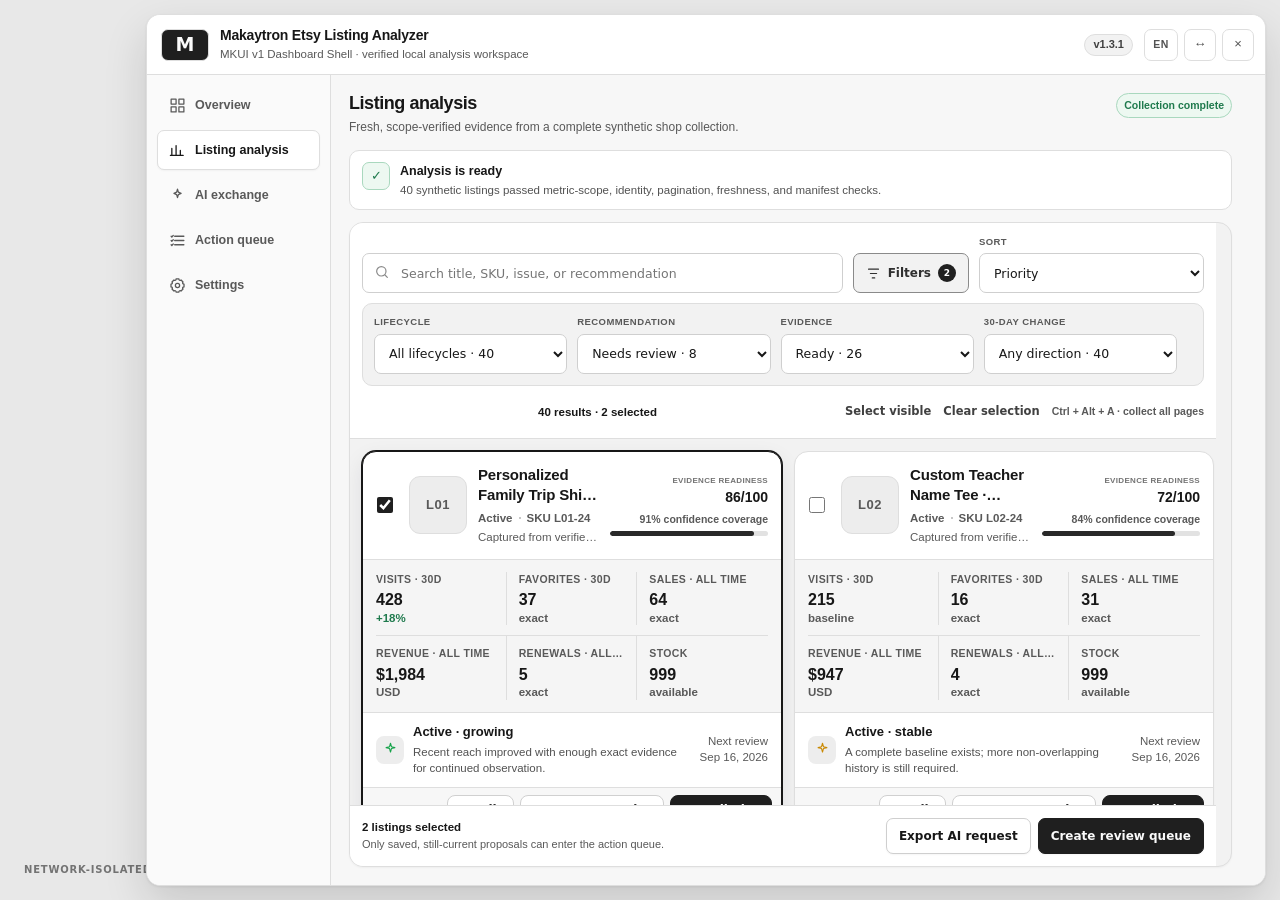
==== commit 4e1d3cdd: "chore: regenerate the Listing Analyzer MKUI preview for 1.3.1 Listing Analyzer CI checks that the co" ====
--- a/docs/design/previews/listing-analyzer-mkui-preview.html
+++ b/docs/design/previews/listing-analyzer-mkui-preview.html
@@ -3,7 +3,7 @@
 <head>
 <meta charset="utf-8">
 <meta name="viewport" content="width=device-width,initial-scale=1">
-<title>Listing Analyzer MKUI v1.2.4 Preview</title>
+<title>Listing Analyzer MKUI v1.3.1 Preview</title>
 <style>
   html,body{width:100%;height:100%;margin:0;overflow:hidden;background:#e8e8e8}
   body:before{content:"NETWORK-ISOLATED SYNTHETIC PREVIEW";position:fixed;left:24px;bottom:24px;color:#737373;font:700 10px/1.2 system-ui,sans-serif;letter-spacing:.08em}
@@ -17,7 +17,7 @@
   const style = document.createElement('style');
   style.textContent = "\n        :host{all:initial;--meli-bg:#f7f7f7;--meli-surface:#fff;--meli-fg:#171717;--meli-muted:#f2f2f2;--meli-muted-2:#ededed;--meli-muted-fg:#595959;--meli-border:#dedede;--meli-input:#cfcfcf;--meli-primary:#1f1f1f;--meli-primary-strong:#0f0f0f;--meli-primary-fg:#fafafa;--meli-danger:#b42318;--meli-danger-soft:#fff1f0;--meli-warning:#8a5a00;--meli-warning-soft:#fff9df;--meli-success:#1f7a4d;--success:var(--meli-success);--meli-success-soft:#edf8f1;--meli-radius-sm:7px;--meli-radius-md:10px;--meli-radius-lg:14px;--meli-radius-xl:18px;--meli-radius-pill:999px;--meli-shadow-card:0 1px 2px rgba(0,0,0,.04);--meli-shadow:0 1px 3px rgba(0,0,0,.08),0 18px 44px rgba(0,0,0,.14);--meli-shadow-modal:0 25px 50px -12px rgba(0,0,0,.26);--meli-focus:0 0 0 3px rgba(23,23,23,.14);font-family:Inter,ui-sans-serif,-apple-system,BlinkMacSystemFont,\"Segoe UI\",sans-serif;color:var(--meli-fg);font-variant-numeric:tabular-nums}\n        *,*:before,*:after{box-sizing:border-box}button,input,textarea,select{font:inherit}.meli-svg{width:17px;height:17px;display:block;flex:0 0 auto;fill:none;stroke:currentColor;stroke-width:1.8;stroke-linecap:round;stroke-linejoin:round}\n        .meli-launcher{position:fixed;right:0;top:148px;z-index:2147483645;width:62px;height:52px;padding:0;border:1px solid #d7d7d7;border-right:0;border-radius:10px 0 0 10px;background:#fff;color:#171717;box-shadow:0 10px 26px rgba(0,0,0,.17);cursor:pointer;display:flex;align-items:center;justify-content:center}.meli-launcher[hidden]{display:none}.meli-launcher-logo{display:block;width:43px;height:auto;object-fit:contain}.meli-badge{position:absolute;right:4px;top:4px;min-width:17px;height:17px;padding:0 4px;border-radius:999px;background:var(--meli-danger);color:#fff;font:750 9px/17px Inter,system-ui,sans-serif;text-align:center}\n        .meli-panel{position:fixed;z-index:2147483645;top:12px;right:12px;bottom:12px;width:min(620px,calc(100vw - 24px));display:grid;grid-template-columns:60px minmax(0,1fr);grid-template-rows:60px minmax(0,1fr);overflow:hidden;border:1px solid var(--meli-border);border-radius:var(--meli-radius-lg);background:var(--meli-surface);box-shadow:var(--meli-shadow);font-size:12.5px;line-height:1.45;transition:width .2s ease,grid-template-columns .2s ease}.meli-panel[hidden]{display:none}.meli-panel.is-wide{width:min(1120px,calc(100vw - 24px));grid-template-columns:184px minmax(0,1fr)}\n        .meli-head{grid-column:1/-1;min-width:0;padding:9px 11px 9px 14px;display:flex;align-items:center;gap:11px;border-bottom:1px solid var(--meli-border);background:#fff}.meli-logo{width:48px;height:32px;display:flex;align-items:center;justify-content:center;flex:0 0 auto}.meli-logo-link{border-radius:var(--meli-radius-sm);text-decoration:none}.meli-logo-link:focus-visible{outline:0;box-shadow:var(--meli-focus)}.meli-brand-logo{display:block;width:43px;height:auto;object-fit:contain}.meli-brand{min-width:0;flex:1}.meli-title{margin:0;font-size:14px;font-weight:730;letter-spacing:-.015em;line-height:1.2}.meli-subtitle{margin-top:3px;color:var(--meli-muted-fg);font-size:11px;line-height:1.25;white-space:nowrap;overflow:hidden;text-overflow:ellipsis}.meli-version{height:22px;padding:0 8px;display:inline-flex;align-items:center;border:1px solid var(--meli-border);border-radius:var(--meli-radius-pill);background:var(--meli-muted);color:#525252;font-size:10px;font-weight:700}.meli-head-actions{display:flex;align-items:center;gap:6px;flex:0 0 auto}.meli-icon,.meli-lang{width:32px;min-width:32px;height:32px;padding:0;border:1px solid var(--meli-border);border-radius:var(--meli-radius-sm);background:var(--meli-surface);color:#525252;cursor:pointer;display:inline-flex;align-items:center;justify-content:center}.meli-lang{width:auto;min-width:34px;padding:0 7px;font-size:10.5px;font-weight:750;letter-spacing:.04em}.meli-icon:hover,.meli-lang:hover{background:var(--meli-muted);color:#171717}\n        .meli-nav{grid-column:1;grid-row:2;padding:10px 7px;display:flex;flex-direction:column;gap:5px;border-right:1px solid var(--meli-border);background:#fafafa;overflow:auto}.meli-nav-btn{width:100%;min-height:40px;padding:0;display:flex;align-items:center;justify-content:center;gap:9px;border:1px solid transparent;border-radius:var(--meli-radius-sm);background:transparent;color:#737373;font-size:12px;font-weight:650;cursor:pointer}.meli-nav-btn:hover{background:#fff;color:#171717}.meli-nav-btn.is-active{border-color:#dedede;background:#fff;color:#171717;box-shadow:0 1px 2px rgba(0,0,0,.04)}.meli-nav-label{display:none;min-width:0;overflow:hidden;text-overflow:ellipsis;white-space:nowrap}.meli-panel.is-wide .meli-nav{padding:10px}.meli-panel.is-wide .meli-nav-btn{padding:0 11px;justify-content:flex-start}.meli-panel.is-wide .meli-nav-label{display:block}\n        .meli-main{grid-column:2;grid-row:2;min-width:0;overflow:auto;overscroll-behavior:contain;padding:18px;background:var(--meli-bg)}.meli-view{min-width:0;max-width:100%;animation:meli-view-in .16s ease}.meli-view-head{margin-bottom:14px;display:flex;align-items:flex-start;justify-content:space-between;gap:12px}.meli-view-title{margin:0;font-size:18px;font-weight:740;letter-spacing:-.025em;line-height:1.2}.meli-view-copy{margin:4px 0 0;color:#737373;font-size:11.5px;line-height:1.45}.meli-card{overflow:hidden;border:1px solid var(--meli-border);border-radius:var(--meli-radius-md);background:var(--meli-surface);box-shadow:var(--meli-shadow-card)}.meli-card+.meli-card{margin-top:12px}.meli-card-head{min-height:43px;padding:9px 11px;display:flex;align-items:center;justify-content:space-between;gap:10px;border-bottom:1px solid var(--meli-border);background:#fafafa}.meli-card-head strong{font-size:12.5px}.meli-card-body{padding:12px}\n        .meli-status{margin-bottom:12px;padding:11px 12px;display:flex;align-items:flex-start;gap:10px;border:1px solid var(--meli-border);border-radius:var(--meli-radius-md);background:var(--meli-surface)}.meli-status-mark{width:28px;height:28px;display:grid;place-items:center;flex:0 0 auto;border:1px solid var(--meli-border);border-radius:7px;background:var(--meli-muted);color:#525252}.meli-status[data-tone=\"ready\"] .meli-status-mark{border-color:#c9dfd1;background:var(--meli-success-soft);color:var(--meli-success)}.meli-status[data-tone=\"scanning\"] .meli-status-mark{border-color:#eed69a;background:var(--meli-warning-soft);color:var(--meli-warning)}.meli-status[data-tone=\"blocked\"] .meli-status-mark,.meli-status[data-tone=\"error\"] .meli-status-mark{border-color:#f1c0c0;background:var(--meli-danger-soft);color:var(--meli-danger)}.meli-status strong{display:block;font-size:12.5px;font-weight:720}.meli-status span{display:block;margin-top:2px;color:#525252;font-size:11.5px;line-height:1.42;overflow-wrap:anywhere}\n        .meli-grid{display:grid;grid-template-columns:repeat(3,minmax(0,1fr));gap:9px}.meli-panel.is-wide .meli-grid{grid-template-columns:repeat(6,minmax(0,1fr))}.meli-stat{min-width:0;padding:11px;border:1px solid var(--meli-border);border-radius:var(--meli-radius-md);background:var(--meli-surface)}.meli-stat span{display:block;margin-bottom:5px;color:#8a8a8a;font-size:9.5px;font-weight:700;letter-spacing:.07em;text-transform:uppercase}.meli-stat strong{display:block;overflow:hidden;font-size:16px;font-weight:740;line-height:1.25;text-overflow:ellipsis;white-space:nowrap}.meli-stat[data-tone=\"warning\"] strong{color:var(--meli-warning)}.meli-stat[data-tone=\"danger\"] strong{color:var(--meli-danger)}\n        .meli-actions{display:flex;flex-wrap:wrap;gap:8px;margin-top:10px}.meli-btn{min-height:36px;padding:0 12px;display:inline-flex;align-items:center;justify-content:center;gap:7px;border:1px solid var(--meli-input);border-radius:var(--meli-radius-sm);background:var(--meli-surface);color:#171717;box-shadow:var(--meli-shadow-card);font:650 12px/1 Inter,system-ui,sans-serif;cursor:pointer;transition:background .15s,border-color .15s,color .15s;white-space:nowrap}.meli-btn:hover{border-color:#cfcfcf;background:#f7f7f7}.meli-btn.primary{border-color:var(--meli-primary);background:var(--meli-primary);color:var(--meli-primary-fg)}.meli-btn.primary:hover{background:var(--meli-primary-strong)}.meli-btn.danger{color:var(--meli-danger);border-color:#f1c0c0}.meli-btn.danger:hover{background:var(--meli-danger-soft)}.meli-btn:disabled{opacity:.5;cursor:not-allowed}.meli-btn:focus-visible,.meli-icon:focus-visible,.meli-lang:focus-visible,.meli-nav-btn:focus-visible,.meli-input:focus-visible,.meli-select:focus-visible,.meli-textarea:focus-visible{outline:0;box-shadow:var(--meli-focus)}\n        .meli-queue{overflow:hidden;border:1px solid var(--meli-border);border-radius:var(--meli-radius-md);background:var(--meli-surface)}.meli-queue-title{min-height:41px;padding:9px 11px;display:flex;align-items:center;justify-content:space-between;gap:8px;border-bottom:1px solid var(--meli-border);background:#fafafa;font-weight:720}.meli-queue-body{padding:11px}.meli-queue p{margin:0;color:#525252;font-size:11.5px}.meli-note{margin:12px 0 0;padding:10px 11px;border:1px solid #e5c56b;border-radius:var(--meli-radius-md);background:var(--meli-warning-soft);color:#704900;font-size:11px;line-height:1.45}\n        .meli-toolbar{min-height:45px;padding:8px 10px;display:flex;flex-wrap:wrap;gap:8px;align-items:center;border-bottom:1px solid var(--meli-border);background:#fafafa}.meli-toolbar.bottom{border-top:1px solid var(--meli-border);border-bottom:0}.meli-toolbar-meta{margin-left:auto;color:#737373;font-size:11px;font-weight:650}.meli-input,.meli-select,.meli-textarea{width:100%;border:1px solid var(--meli-input);border-radius:var(--meli-radius-sm);outline:0;background:var(--meli-surface);color:#171717;padding:9px 10px;font:12.5px/1.4 Inter,system-ui,sans-serif;transition:border-color .15s,box-shadow .15s}.meli-input,.meli-select{height:40px}.meli-input:focus,.meli-select:focus,.meli-textarea:focus{border-color:#525252;box-shadow:var(--meli-focus)}.meli-toolbar .meli-input{flex:1;min-width:180px;height:34px}.meli-toolbar .meli-select{width:auto;min-width:150px;height:34px;padding-top:0;padding-bottom:0}\n        .meli-analysis-card,.meli-form-card{overflow:hidden;border:1px solid var(--meli-border);border-radius:var(--meli-radius-md);background:var(--meli-surface);box-shadow:var(--meli-shadow-card)}.meli-meta{margin-top:3px;color:#737373;font-size:10.5px;line-height:1.38}.meli-pill{min-width:66px;padding:4px 7px;display:inline-flex;align-items:center;justify-content:center;border:1px solid #dedede;border-radius:var(--meli-radius-pill);background:var(--meli-surface);color:#525252;font-size:10px;font-weight:750;white-space:nowrap}.meli-pill.success{color:var(--meli-success);border-color:#c9dfd1;background:var(--meli-success-soft)}.meli-pill.warning{color:var(--meli-warning);border-color:#eed69a;background:var(--meli-warning-soft)}.meli-pill.danger{color:#991b1b;border-color:#f1c0c0;background:var(--meli-danger-soft)}.meli-mini{min-height:30px;padding:0 8px;display:inline-flex;align-items:center;justify-content:center;border:1px solid var(--meli-border);border-radius:var(--meli-radius-sm);background:var(--meli-surface);color:#404040;font:650 10.5px/1 Inter,system-ui,sans-serif;text-decoration:none;cursor:pointer;white-space:nowrap}.meli-mini:hover{border-color:#cfcfcf;background:#f7f7f7}.meli-check{width:16px;height:16px;accent-color:#1f1f1f}.meli-empty{min-height:120px;padding:24px;display:grid;place-items:center;color:#737373;font-size:12px;text-align:center}\n        .meli-form-grid{padding:13px;display:grid;grid-template-columns:1fr 1fr;gap:12px}.meli-field{min-width:0;display:grid;gap:6px}.meli-field.full{grid-column:1/-1}.meli-field-head{display:flex;align-items:center;justify-content:space-between;gap:10px;color:#404040;font-size:11.5px;font-weight:700}.meli-field-toggle{display:inline-flex;align-items:center;gap:6px;color:#737373;font-size:10.5px;font-weight:650;white-space:nowrap}.meli-field-toggle input{width:15px;height:15px;margin:0;accent-color:#1f1f1f}.meli-field[data-edit-field]{padding:10px;border:1px solid var(--meli-border);border-radius:var(--meli-radius-md);background:var(--meli-bg);transition:opacity .15s,border-color .15s,background .15s}.meli-field[data-edit-field].is-selected{border-color:#b8b8b8;background:#fff;box-shadow:0 0 0 2px rgba(23,23,23,.04)}.meli-field[data-edit-field].is-disabled{opacity:.55}.meli-field small{display:block;color:#737373;font-size:10.5px;line-height:1.4}.meli-textarea{min-height:112px;resize:vertical}.meli-feedback{min-height:20px;margin-top:8px;color:var(--meli-danger);font-size:11.5px;font-weight:650}.meli-history{display:grid;gap:8px}.meli-history-item{border:1px solid var(--meli-border);border-radius:var(--meli-radius-md);padding:10px;background:var(--meli-surface)}.meli-history-metrics{display:flex;flex-wrap:wrap;gap:8px;margin-top:5px;color:#525252;font-size:11.5px}.meli-settings-grid{display:grid;grid-template-columns:repeat(2,minmax(0,1fr));gap:9px}.meli-setting{padding:11px;border:1px solid var(--meli-border);border-radius:var(--meli-radius-md);background:var(--meli-surface)}.meli-setting span{display:block;color:#737373;font-size:10.5px;line-height:1.35}.meli-setting strong{display:block;margin-top:5px;font-size:16px}.meli-ai-layout{display:grid;gap:12px}.meli-ai-layout .meli-textarea{min-height:320px;font-family:ui-monospace,SFMono-Regular,Consolas,monospace;font-size:11px}\n        .meli-health-trigger{border:1px solid #dedede;font-family:inherit;cursor:pointer}.meli-health-trigger:focus-visible{outline:0;box-shadow:var(--meli-focus)}.meli-health-diagnosis{max-width:220px;margin-top:6px;overflow:hidden;color:#303030;font-size:11.5px;font-weight:700;text-overflow:ellipsis;white-space:nowrap}.meli-health-context{margin-bottom:12px;padding:11px 12px;border:1px solid var(--meli-border);border-radius:9px;background:#fff}.meli-health-context>div:first-child{display:flex;align-items:center;gap:8px}.meli-health-detail{display:grid;gap:10px}.meli-health-summary,.meli-detail-card{padding:13px;border:1px solid var(--meli-border);border-radius:9px;background:#fff}.meli-health-summary>div:first-child{display:flex;align-items:center;justify-content:space-between;gap:10px}.meli-health-summary h3,.meli-detail-card h3{margin:8px 0 0;font-size:13px}.meli-detail-card h3{margin:0 0 9px}.meli-health-cap{margin-top:9px;padding:8px;border-radius:7px;background:var(--meli-warning-soft);color:var(--meli-warning);font-size:10.5px;font-weight:650}.meli-evidence,.meli-safeguards{margin:0;padding-left:18px;color:#404040;font-size:11.5px;line-height:1.55}.meli-safeguards{padding:0;display:grid;gap:6px;list-style:none}.meli-safeguards li{display:flex;align-items:flex-start;gap:7px;color:#737373}.meli-safeguards li[data-passed=\"true\"]{color:#276749}.meli-safeguards span{width:14px;flex:0 0 auto;font-weight:800}.meli-confidence-list{display:grid;gap:8px}.meli-confidence-row{display:grid;grid-template-columns:128px 1fr 32px;align-items:center;gap:8px;color:#525252;font-size:10.5px}.meli-confidence-row>div{height:5px;overflow:hidden;border-radius:999px;background:#ededed}.meli-confidence-row i{height:100%;display:block;border-radius:inherit;background:#525252}.meli-confidence-row b{text-align:right;font-size:10.5px}\n        .meli-analysis-card{display:flex;min-height:0;flex-direction:column;border-radius:var(--meli-radius-lg);background:var(--meli-muted);box-shadow:var(--meli-shadow-card)}.meli-analysis-controls{padding:12px;display:grid;grid-template-columns:minmax(220px,1fr) minmax(170px,220px);gap:10px;border-bottom:1px solid var(--meli-border);background:#fff}.meli-analysis-search{position:relative}.meli-analysis-search>.meli-svg{position:absolute;left:12px;top:11px;z-index:1;width:16px;height:16px;color:#8a8a8a}.meli-analysis-search .meli-input{padding-left:38px}.meli-selection-tools{grid-column:1/-1;display:flex;align-items:center;gap:12px}.meli-selection-tools .meli-toolbar-meta{margin-right:auto}.meli-text-btn{min-height:28px;padding:0;border:0;background:transparent;color:#525252;font:700 10.5px/1 Inter,system-ui,sans-serif;cursor:pointer}.meli-text-btn:hover{color:#171717;text-decoration:underline}.meli-listing-list{min-height:160px;max-height:calc(100dvh - 272px);padding:12px;display:grid;grid-template-columns:1fr;align-content:start;gap:12px;overflow:auto;overscroll-behavior:contain}.meli-panel.is-wide .meli-listing-list{grid-template-columns:repeat(2,minmax(420px,1fr))}.meli-listing-card{min-width:0;overflow:hidden;border:1px solid var(--meli-border);border-radius:var(--meli-radius-lg);background:var(--meli-surface);box-shadow:var(--meli-shadow-card);transition:border-color .16s,box-shadow .16s,transform .16s}.meli-listing-card:hover{border-color:#c9c9c6;box-shadow:0 8px 22px rgba(15,23,42,.08);transform:translateY(-1px)}.meli-listing-card.is-selected{border-color:#171717;box-shadow:0 0 0 1px #171717,0 8px 22px rgba(15,23,42,.09)}.meli-listing-card-head{min-height:82px;padding:13px;display:grid;grid-template-columns:22px 58px minmax(0,1fr) auto;align-items:center;gap:11px}.meli-card-select{width:18px;height:18px;display:grid;place-items:center}.meli-card-select .meli-check{margin:0}.meli-card-thumb{width:58px;height:58px;display:grid;place-items:center;object-fit:cover;border:1px solid #e8e8e5;border-radius:11px;background:#efefec;color:#8a8a8a}.meli-card-thumb.is-empty .meli-svg{width:20px;height:20px}.meli-card-identity{min-width:0}.meli-card-identity h3{margin:0;display:-webkit-box;overflow:hidden;color:#171717;font-size:13.5px;font-weight:760;letter-spacing:-.012em;line-height:1.32;-webkit-box-orient:vertical;-webkit-line-clamp:2}.meli-card-meta{margin-top:5px;display:flex;align-items:center;gap:6px;color:#8a8a8a;font-size:9.5px;font-weight:650}.meli-card-meta i{width:2px;height:2px;border-radius:50%;background:#b5b5b5}.meli-card-status{margin-top:3px;overflow:hidden;color:#737373;font-size:9.5px;text-overflow:ellipsis;white-space:nowrap}.meli-card-health{min-width:158px;display:grid;justify-items:end;gap:4px}.meli-score-copy{display:grid;justify-items:end;gap:1px}.meli-score-copy span{color:#737373;font-size:8px;font-weight:760;letter-spacing:.04em;text-transform:uppercase}.meli-score-copy strong{color:#171717;font-size:14px}.meli-card-confidence{color:#737373;font-size:8.5px;font-weight:680}.meli-confidence-track{width:100%;height:3px;overflow:hidden;border-radius:99px;background:#ececea}.meli-confidence-track i{height:100%;display:block;border-radius:inherit;background:#292929}.meli-metrics-strip{padding:9px 13px;display:grid;grid-template-columns:repeat(6,minmax(0,1fr));gap:0;border-top:1px solid #ededeb;border-bottom:1px solid #ededeb;background:#fafaf9}.meli-metric{min-width:0;padding:0 8px;border-right:1px solid #e8e8e5}.meli-metric:first-child{padding-left:0}.meli-metric:last-child{padding-right:0;border-right:0}.meli-metric>span{display:block;overflow:hidden;color:#8a8a8a;font-size:8.5px;font-weight:760;letter-spacing:.055em;text-overflow:ellipsis;text-transform:uppercase;white-space:nowrap}.meli-metric>div{margin-top:3px;display:flex;align-items:baseline;gap:5px}.meli-metric strong{overflow:hidden;color:#171717;font-size:13px;font-weight:780;text-overflow:ellipsis;white-space:nowrap}.meli-metric small{color:#9a9a9a;font-size:8.5px;font-weight:700}.meli-metric small.up{color:#276749}.meli-metric small.down{color:#b45309}.meli-card-insight{min-height:58px;padding:10px 13px;display:grid;grid-template-columns:28px minmax(0,1fr) auto;align-items:center;gap:9px}.meli-insight-icon{width:28px;height:28px;display:grid;place-items:center;border-radius:8px;background:#f1f1ef;color:#525252}.meli-insight-icon .meli-svg{width:15px;height:15px}.meli-card-insight b{display:block;font-size:11.5px}.meli-card-insight p{margin:2px 0 0;display:-webkit-box;overflow:hidden;color:#737373;font-size:9.5px;line-height:1.35;-webkit-box-orient:vertical;-webkit-line-clamp:2}.meli-card-insight>span{max-width:118px;color:#8a8a8a;font-size:9px;line-height:1.35;text-align:right}.meli-listing-card-foot{min-height:43px;padding:7px 9px;display:flex;justify-content:flex-end;gap:6px;border-top:1px solid #ededeb;background:#fcfcfb}.meli-card-action{min-height:30px;padding:0 9px;display:inline-flex;align-items:center;justify-content:center;gap:6px;border:1px solid #e1e1df;border-radius:8px;background:#fff;color:#404040;font:700 10px/1 Inter,system-ui,sans-serif;text-decoration:none;cursor:pointer}.meli-card-action .meli-svg{width:14px;height:14px}.meli-card-action:hover{border-color:#bdbdb9;background:#f5f5f3}.meli-card-action.primary{border-color:#1f1f1f;background:#1f1f1f;color:#fff}.meli-card-action.primary:hover{background:#333}.meli-bulk-bar{min-height:61px;padding:10px 12px;display:flex;align-items:center;justify-content:space-between;gap:12px;border-top:1px solid var(--meli-border);background:#fff}.meli-bulk-bar[hidden]{display:none!important}.meli-bulk-bar>div:first-child{min-width:0}.meli-bulk-bar b{display:block;font-size:11.5px}.meli-bulk-bar span{display:block;margin-top:2px;overflow:hidden;color:#8a8a8a;font-size:9.5px;text-overflow:ellipsis;white-space:nowrap}.meli-bulk-bar>div:last-child{display:flex;gap:7px}\n        .meli-overlay{position:fixed;inset:0;z-index:2147483646;padding:6vh 18px 24px;display:flex;align-items:flex-start;justify-content:center;overflow-y:auto;background:rgba(0,0,0,.30);font-family:Inter,system-ui,-apple-system,BlinkMacSystemFont,\"Segoe UI\",sans-serif;color:#171717}.meli-modal{width:min(820px,calc(100vw - 32px));max-height:88vh;display:flex;flex-direction:column;overflow:hidden;border:1px solid var(--meli-border);border-radius:var(--meli-radius-lg);background:var(--meli-surface);box-shadow:var(--meli-shadow-modal)}.meli-modal.small{width:min(820px,calc(100vw - 32px))}.meli-modal-head{min-height:64px;padding:12px 16px;display:flex;align-items:center;justify-content:space-between;gap:12px;border-bottom:1px solid var(--meli-border);background:#fff}.meli-modal-brand{min-width:0;display:flex;align-items:center;gap:10px}.meli-modal-logo{width:48px;height:32px;display:flex;align-items:center;justify-content:center;flex:0 0 auto}.meli-modal-title{margin:0;font-size:15px;font-weight:720;letter-spacing:-.015em;line-height:1.25}.meli-modal-subtitle{margin-top:3px;color:#737373;font-size:11.5px}.meli-modal-body{padding:18px;overflow:auto;background:#f7f7f7}.meli-modal-foot{padding:12px 16px;display:flex;align-items:center;justify-content:flex-end;gap:8px;border-top:1px solid var(--meli-border);background:#fafafa}\n        .meli-toast-root{position:fixed;top:16px;left:50%;z-index:2147483647;transform:translateX(-50%);width:min(360px,calc(100vw - 32px));display:grid;gap:8px;pointer-events:none;font:600 14px/1.4 Inter,system-ui,-apple-system,BlinkMacSystemFont,\"Segoe UI\",sans-serif}.meli-toast{--meli-toast:#343a4a;min-height:44px;padding:10px 10px 10px 13px;border-radius:10px;display:flex;align-items:center;gap:10px;color:#fff;background:var(--meli-toast);box-shadow:0 8px 24px rgba(24,28,45,.18);opacity:0;transform:translateY(8px);transition:opacity .18s ease,transform .18s ease;pointer-events:auto}.meli-toast.is-visible{opacity:1;transform:none}.meli-toast[data-tone=\"success\"]{--meli-toast:#178847}.meli-toast[data-tone=\"error\"]{--meli-toast:#c23b3b}.meli-toast[data-tone=\"warning\"]{--meli-toast:#a85710}.meli-toast-mark{width:20px;height:20px;border:2px solid currentColor;border-radius:50%;display:grid;place-items:center;flex:0 0 auto;font-size:11px;line-height:1}.meli-toast-copy{min-width:0;flex:1;overflow-wrap:anywhere}.meli-toast-close{width:28px;height:28px;padding:0;border:0;border-radius:7px;display:grid;place-items:center;color:inherit;background:transparent;cursor:pointer;opacity:.72}.meli-toast-close:hover{opacity:1;background:rgba(255,255,255,.14)}\n        @keyframes meli-view-in{from{opacity:.5;transform:translateY(3px)}to{opacity:1;transform:none}}\n        @media(max-width:760px){.meli-panel,.meli-panel.is-wide{top:8px;right:8px;bottom:8px;left:8px;width:auto;grid-template-columns:52px minmax(0,1fr)}.meli-head{padding-left:9px}.meli-main{padding:12px}.meli-launcher{top:auto;bottom:86px}.meli-grid,.meli-panel.is-wide .meli-grid{grid-template-columns:repeat(2,minmax(0,1fr))}.meli-panel.is-wide .meli-nav{padding:10px 7px}.meli-panel.is-wide .meli-nav-btn{padding:0;justify-content:center}.meli-panel.is-wide .meli-nav-label{display:none}.meli-overlay{padding:10px}.meli-modal,.meli-modal.small{width:100%;max-height:calc(100dvh - 20px)}.meli-modal-body{padding:12px}.meli-form-grid,.meli-settings-grid{grid-template-columns:1fr}.meli-field.full{grid-column:auto}.meli-toolbar .meli-input,.meli-toolbar .meli-select{width:100%;min-width:0;height:44px;font-size:16px}.meli-modal-foot{flex-wrap:wrap}.meli-modal-foot>.meli-btn{flex:1}.meli-toast-root{top:12px}}\n        @media(max-width:480px){.meli-panel,.meli-panel.is-wide{top:4px;right:4px;bottom:4px;left:4px;width:auto;grid-template-columns:48px minmax(0,1fr)}.meli-head{padding:8px;gap:6px}.meli-logo{width:40px}.meli-brand-logo{width:37px}.meli-title{font-size:12.5px}.meli-subtitle{display:none}.meli-head-actions{gap:4px}.meli-icon,.meli-lang{width:29px;min-width:29px;height:29px}.meli-main{padding:10px}.meli-nav{padding:8px 5px}.meli-nav-btn{min-height:38px}.meli-grid,.meli-panel.is-wide .meli-grid{grid-template-columns:1fr 1fr;gap:7px}.meli-stat{padding:9px}.meli-view-title{font-size:16px}.meli-toolbar{padding:8px}.meli-field-toggle{white-space:normal;text-align:right}.meli-modal-head{padding:10px 12px}.meli-modal-title{font-size:14px}.meli-modal-subtitle{font-size:10.5px}.meli-modal-body{padding:10px}.meli-modal-foot{padding:10px}.meli-toast-root{top:8px;width:calc(100vw - 20px)}}\n        @media(max-width:1100px){.meli-panel.is-wide .meli-listing-list{grid-template-columns:1fr}}\n        @media(max-width:760px){.meli-analysis-controls{grid-template-columns:1fr}.meli-selection-tools{grid-column:auto;flex-wrap:wrap}.meli-listing-list,.meli-panel.is-wide .meli-listing-list{max-height:calc(100dvh - 280px);padding:9px;grid-template-columns:1fr}.meli-listing-card-head{grid-template-columns:22px 52px minmax(0,1fr);padding:11px;gap:9px}.meli-card-thumb{width:52px;height:52px}.meli-card-health{grid-column:2/-1;width:100%;padding-top:7px;display:grid;grid-template-columns:auto 1fr;align-items:center;justify-items:start}.meli-score-copy,.meli-card-confidence{justify-self:end}.meli-card-confidence,.meli-confidence-track{grid-column:1/-1}.meli-confidence-track{min-width:70px}.meli-metrics-strip{grid-template-columns:repeat(3,minmax(0,1fr));gap:8px 0}.meli-metric:nth-child(3){border-right:0}.meli-metric:nth-child(n+4){padding-top:7px;border-top:1px solid #e8e8e5}.meli-card-insight{grid-template-columns:28px minmax(0,1fr)}.meli-card-insight>span{grid-column:2;max-width:none;text-align:left}.meli-bulk-bar{align-items:stretch;flex-direction:column}.meli-bulk-bar>div:last-child{display:grid;grid-template-columns:1fr 1fr}.meli-card-action{flex:1}.meli-card-action span{display:block}.meli-confidence-row{grid-template-columns:106px 1fr 30px}}\n        @media(max-width:480px){.meli-analysis-controls{padding:9px}.meli-listing-list{padding:7px}.meli-listing-card{border-radius:11px}.meli-card-insight p{font-size:9px}.meli-listing-card-foot{display:grid;grid-template-columns:1fr 1fr}.meli-card-action:first-child{grid-column:1/-1}.meli-bulk-bar>div:last-child{grid-template-columns:1fr}.meli-bulk-bar .meli-btn{width:100%}}\n        /* MKUI v1 canonical Dashboard Shell compatibility layer. */\n        :host{--meli-bg:#f7f7f7;--meli-surface:#fff;--meli-muted:#f2f2f2;--meli-muted-2:#ededed;--meli-muted-fg:#595959;--meli-border:#dedede;--meli-input:#cfcfcf;--meli-warning-soft:#fff9df;--meli-success-soft:#edf8f1;--meli-danger-soft:#fff1f0;--meli-shadow-card:0 1px 2px rgba(0,0,0,.04);--meli-shadow:0 1px 3px rgba(0,0,0,.08),0 18px 44px rgba(0,0,0,.14);--meli-shadow-modal:0 25px 50px -12px rgba(0,0,0,.26);--meli-focus:0 0 0 3px rgba(23,23,23,.14)}\n        .meli-panel{font-size:13px}.meli-subtitle{font-size:11.5px}.meli-version{color:#404040;font-size:11px}.meli-nav{background:#fafafa}.meli-nav-btn{color:#595959;font-size:12.5px}.meli-main{background:var(--meli-bg)}.meli-view-copy{color:#595959;font-size:12px}.meli-stat span{color:#595959;font-size:10px}.meli-stat strong,.meli-stat[data-tone=\"warning\"] strong,.meli-stat[data-tone=\"danger\"] strong{color:#171717;font-size:18px}.meli-toolbar-meta,.meli-text-btn{color:#404040;font-size:11.5px}.meli-meta{color:#595959;font-size:11px}.meli-pill{border-color:#bdbdbd;background:#fff;color:#303030;font-size:10.5px}.meli-pill.success{border-color:#a9d8be;background:#edf8f1;color:#1f7a4d}.meli-pill.balanced{border-color:#b9cdf8;background:#eff6ff;color:#1d4ed8}.meli-pill.warning{border-color:#e5c56b;background:#fff9df;color:#8a5a00}.meli-pill.danger{border-color:#efb4ae;background:#fff1f0;color:#b42318}.meli-note{border-color:#e5c56b;background:var(--meli-warning-soft);color:#704900}.meli-status[data-tone=\"ready\"] .meli-status-mark{border-color:#a9d8be;background:var(--meli-success-soft);color:var(--meli-success)}.meli-status[data-tone=\"scanning\"] .meli-status-mark{border-color:#e5c56b;background:var(--meli-warning-soft);color:var(--meli-warning)}.meli-status[data-tone=\"blocked\"] .meli-status-mark,.meli-status[data-tone=\"error\"] .meli-status-mark{border-color:#efb4ae;background:var(--meli-danger-soft);color:var(--meli-danger)}.meli-health-diagnosis{font-size:12px}.meli-health-cap{border:1px solid #e5c56b;background:var(--meli-warning-soft);color:var(--meli-warning)}.meli-safeguards li[data-passed=\"true\"]{color:var(--meli-success)}.meli-confidence-row,.meli-confidence-row b{font-size:11.5px}.meli-confidence-row{grid-template-columns:132px 1fr 38px}\n        .meli-analysis-card{background:var(--meli-muted);box-shadow:var(--meli-shadow-card)}.meli-listing-card{border-color:var(--meli-border);box-shadow:var(--meli-shadow-card)}.meli-listing-card:hover{border-color:#bdbdbd;box-shadow:0 8px 22px rgba(0,0,0,.09)}.meli-card-thumb{border-color:#dedede;background:#ededed;color:#595959}.meli-card-identity h3{font-size:15px}.meli-card-meta,.meli-card-status{color:#595959;font-size:11.5px}.meli-card-health>b{color:#303030;font-size:11.5px}.meli-card-confidence{color:#595959;font-size:10.5px}.meli-confidence-track{height:5px;background:#e2e2e2}.meli-metrics-strip{padding:12px 13px;grid-template-columns:repeat(3,minmax(0,1fr));border-color:#dedede;background:#f5f5f5}.meli-metric{padding:0 12px;border-color:#dedede}.meli-metric:nth-child(3){padding-right:0;border-right:0}.meli-metric:nth-child(4){padding-left:0}.meli-metric:nth-child(n+4){margin-top:10px;padding-top:10px;border-top:1px solid #dedede}.meli-metric>span{color:#595959;font-size:10.5px;letter-spacing:.035em}.meli-metric>div{margin-top:4px;display:grid;align-items:start;gap:2px}.meli-metric strong{overflow:visible;font-size:16px;line-height:1.15;text-overflow:clip}.meli-metric small{display:block;min-height:13px;color:#595959;font-size:11.5px;font-weight:750;line-height:1.2}.meli-metric small.up{color:#1f7a4d}.meli-metric small.down{color:#b42318}.meli-insight-icon{background:#ededed}.meli-insight-icon[data-lifecycle=\"ACTIVE_GROWING\"]{color:#16a34a}.meli-insight-icon[data-lifecycle=\"PROTECTED\"]{color:#166534}.meli-insight-icon[data-lifecycle=\"ACTIVE_STABLE\"]{color:#1d4ed8}.meli-insight-icon[data-lifecycle=\"EXPERIMENT_RUNNING\"]{color:#7c3aed}.meli-insight-icon[data-lifecycle=\"BASELINE\"],.meli-insight-icon[data-lifecycle=\"LEARNING\"]{color:#ca8a04}.meli-insight-icon[data-lifecycle=\"DORMANT\"]{color:#d97706}.meli-insight-icon[data-lifecycle=\"ACTIVE_DECLINING\"]{color:#dc2626}.meli-insight-icon[data-lifecycle=\"DEACTIVATION_REVIEW\"]{color:#991b1b}.meli-card-insight b{font-size:13px}.meli-card-insight p{color:#525252;font-size:11.5px;line-height:1.45}.meli-card-insight>span{color:#595959;font-size:11.5px}.meli-listing-card-foot{border-color:#dedede;background:#f7f7f7}.meli-card-action{border-color:#d0d0d0;color:#303030;font-size:12px}.meli-card-action:hover{border-color:#999;background:#f2f2f2}.meli-bulk-bar span{color:#595959;font-size:11px}.meli-main,.meli-listing-list{scrollbar-gutter:stable;scrollbar-width:auto;scrollbar-color:#686868 #e7e7e7}.meli-main::-webkit-scrollbar,.meli-listing-list::-webkit-scrollbar{width:10px;height:10px}.meli-main::-webkit-scrollbar-track,.meli-listing-list::-webkit-scrollbar-track{border-left:1px solid #d5d5d5;background:#e7e7e7}.meli-main::-webkit-scrollbar-thumb,.meli-listing-list::-webkit-scrollbar-thumb{min-height:48px;border:2px solid #e7e7e7;border-radius:999px;background:#686868}.meli-main::-webkit-scrollbar-thumb:hover,.meli-listing-list::-webkit-scrollbar-thumb:hover{background:#303030}\n        .meli-collection-card{margin-top:12px;padding:13px;border:1px solid #d6d6d6;border-radius:10px;background:#fff}.meli-collection-head{display:flex;align-items:flex-start;justify-content:space-between;gap:12px}.meli-collection-head>div{display:grid;gap:2px}.meli-collection-head span{color:#595959;font-size:10px;font-weight:760;letter-spacing:.055em;text-transform:uppercase}.meli-collection-head strong{font-size:13px}.meli-collection-head>b{font-size:13px}.meli-collection-track{height:7px;margin-top:10px;overflow:hidden;border-radius:99px;background:#e4e4e4}.meli-collection-track i{height:100%;display:block;border-radius:inherit;background:#202020;transition:width .18s ease}.meli-collection-meta{margin-top:10px;display:flex;gap:22px}.meli-collection-meta span{display:flex;align-items:center;gap:6px;color:#595959;font-size:11px}.meli-collection-meta b{color:#171717}.meli-shortcut-hint{align-self:center;color:#595959;font-size:10.5px;font-weight:650}\n        .meli-main{overflow-y:scroll}.meli-main[data-view-panel=\"analysis\"]{overflow:hidden}.meli-main[data-view-panel=\"analysis\"]>.meli-view{height:100%;min-height:0;display:flex;flex-direction:column}.meli-main[data-view-panel=\"analysis\"] .meli-view-head{flex:0 0 auto}.meli-main[data-view-panel=\"analysis\"] .meli-analysis-card{min-height:0;flex:1}.meli-analysis-controls{grid-template-columns:minmax(240px,1fr) auto minmax(185px,225px);align-items:end}.meli-filter-toggle{height:40px;padding:0 12px;display:inline-flex;align-items:center;gap:7px;border:1px solid var(--meli-input);border-radius:var(--meli-radius-sm);background:var(--meli-surface);color:#303030;font:720 12px/1 Inter,system-ui,sans-serif;cursor:pointer}.meli-filter-toggle:hover,.meli-filter-toggle[aria-expanded=\"true\"]{border-color:#8a8a8a;background:#f2f2f2}.meli-filter-toggle .meli-svg{width:15px;height:15px}.meli-filter-toggle b{min-width:18px;height:18px;padding:0 5px;border-radius:99px;background:#202020;color:#fff;font:750 9px/18px Inter,system-ui,sans-serif;text-align:center}.meli-sort-control{min-width:0;display:grid;gap:4px}.meli-sort-control>span,.meli-filter-drawer label>span{color:#595959;font-size:9.5px;font-weight:760;letter-spacing:.045em;text-transform:uppercase}.meli-filter-drawer{grid-column:1/-1;padding:11px;max-height:230px;display:grid;grid-template-columns:repeat(4,minmax(140px,1fr));align-items:end;gap:10px;border:1px solid var(--meli-border);border-radius:var(--meli-radius-md);background:var(--meli-muted);overflow-y:auto}.meli-filter-drawer[hidden]{display:none!important}.meli-filter-drawer label{min-width:0;display:grid;gap:5px}.meli-filter-drawer .meli-btn{height:40px}.meli-selection-tools{grid-column:1/-1;padding-top:2px;flex-wrap:wrap}.meli-selection-tools .meli-toolbar-meta{margin-right:0}.meli-selection-tools [data-results-count]{margin-right:auto;color:#171717}.meli-hidden-selected{color:#595959;font-size:10.5px;font-weight:650}.meli-listing-list{height:auto;min-height:0;max-height:none;flex:1;grid-auto-rows:max-content;overflow-x:hidden;overflow-y:scroll}.meli-listing-list:focus-visible,.meli-modal-body:focus-visible{outline:2px solid #525252;outline-offset:-3px}.meli-empty,.meli-load-more{grid-column:1/-1}.meli-empty{gap:10px}.meli-load-more{padding:12px;display:flex;align-items:center;justify-content:center;gap:12px;border:1px solid #d7d7d7;border-radius:10px;background:#fff;color:#595959;font-size:11px;font-weight:650}\n        .meli-analysis-gate{min-height:0;flex:1;display:grid;place-items:center;padding:36px;border:1px solid var(--meli-border);border-radius:var(--meli-radius-lg);background:var(--meli-surface);text-align:center;box-shadow:var(--meli-shadow-card)}.meli-analysis-gate-inner{width:min(100%,520px);display:grid;justify-items:center}.meli-analysis-gate-icon{width:58px;height:58px;display:grid;place-items:center;border:1px solid var(--meli-border);border-radius:var(--meli-radius-xl);background:var(--meli-muted);color:#303030}.meli-analysis-gate-icon .meli-svg{width:25px;height:25px}.meli-analysis-gate h3{margin:20px 0 0;color:#171717;font-size:24px;font-weight:780;letter-spacing:-.025em;line-height:1.18}.meli-analysis-gate p{margin:9px 0 0;color:#595959;font-size:13px;line-height:1.55}.meli-analysis-gate .meli-btn{min-width:180px;margin-top:20px}.meli-analysis-gate-shortcut{margin-top:11px;color:#595959;font-size:11px;font-weight:680}.meli-analysis-gate-progress{width:min(100%,360px);margin-top:17px}.meli-analysis-gate-progress .meli-collection-track{margin-top:0}.meli-analysis-gate-progress span{display:block;margin-top:7px;color:#595959;font-size:10.5px;font-weight:650}\n        .meli-main,.meli-analysis-card,.meli-listing-list,.meli-modal-body,.meli-filter-drawer{scrollbar-gutter:stable;scrollbar-width:auto;scrollbar-color:#555 #e3e3e3}.meli-main::-webkit-scrollbar,.meli-analysis-card::-webkit-scrollbar,.meli-listing-list::-webkit-scrollbar,.meli-modal-body::-webkit-scrollbar,.meli-filter-drawer::-webkit-scrollbar{width:12px;height:12px}.meli-main::-webkit-scrollbar-track,.meli-analysis-card::-webkit-scrollbar-track,.meli-listing-list::-webkit-scrollbar-track,.meli-modal-body::-webkit-scrollbar-track,.meli-filter-drawer::-webkit-scrollbar-track{border-left:1px solid #cfcfcf;background:#e3e3e3}.meli-main::-webkit-scrollbar-thumb,.meli-analysis-card::-webkit-scrollbar-thumb,.meli-listing-list::-webkit-scrollbar-thumb,.meli-modal-body::-webkit-scrollbar-thumb,.meli-filter-drawer::-webkit-scrollbar-thumb{min-height:52px;border:2px solid #e3e3e3;border-radius:999px;background:#555}.meli-main::-webkit-scrollbar-thumb:hover,.meli-analysis-card::-webkit-scrollbar-thumb:hover,.meli-listing-list::-webkit-scrollbar-thumb:hover,.meli-modal-body::-webkit-scrollbar-thumb:hover,.meli-filter-drawer::-webkit-scrollbar-thumb:hover{background:#202020}.meli-modal-body{min-height:0;overscroll-behavior:contain}\n        @media(max-width:900px){.meli-analysis-controls{grid-template-columns:minmax(180px,1fr) auto}.meli-sort-control{grid-column:1/-1}.meli-filter-drawer{grid-template-columns:repeat(2,minmax(130px,1fr))}}\n        @media(max-width:760px),(max-height:620px){.meli-analysis-card{overflow-y:auto}.meli-analysis-card .meli-listing-list,.meli-panel.is-wide .meli-analysis-card .meli-listing-list{height:max-content;min-height:160px;max-height:none;flex:0 0 auto;overflow:visible}.meli-analysis-card .meli-bulk-bar{position:sticky;bottom:0;z-index:2}}\n        @media(max-width:760px){.meli-analysis-controls{grid-template-columns:1fr}.meli-filter-toggle,.meli-sort-control{grid-column:auto;width:100%}}\n        @media(max-width:520px){.meli-filter-drawer{grid-template-columns:1fr;max-height:260px}.meli-selection-tools{align-items:flex-start;flex-direction:column}.meli-selection-tools [data-results-count]{margin-right:0}.meli-shortcut-hint{width:100%}.meli-analysis-card .meli-bulk-bar{align-items:flex-start;flex-direction:column}.meli-analysis-gate{padding:24px 18px}.meli-analysis-gate h3{font-size:21px}}\n        .meli-update-banner,.meli-storage-banner{margin-bottom:12px;padding:11px 12px;display:flex;align-items:center;justify-content:space-between;gap:12px;border:1px solid #a3a3a3;border-radius:var(--meli-radius-md);background:var(--meli-surface)}.meli-storage-banner{border-left:4px solid #525252}.meli-update-banner div,.meli-storage-banner div{min-width:0}.meli-update-banner strong,.meli-storage-banner strong{display:block;font-size:12px}.meli-update-banner span,.meli-storage-banner span{display:block;margin-top:3px;color:#595959;font-size:10.5px}.meli-update-actions{display:flex;align-items:center;gap:7px;flex:0 0 auto}\n        .meli-import-zone{padding:14px;border:1px dashed #a3a3a3;border-radius:10px;background:#fff}.meli-import-zone input[type=\"file\"]{width:100%;margin-top:10px}.meli-backup-preview{margin-top:12px;padding:12px;border:1px solid #a3a3a3;border-radius:9px;background:#fff}.meli-backup-preview[hidden]{display:none}.meli-calibration{margin-bottom:12px;padding:12px;border:1px solid #cfcfcf;border-radius:9px;background:#fff}.meli-calibration h3{margin:0;font-size:12px}.meli-calibration p{margin:5px 0 0;color:#595959;font-size:10.5px}.meli-threshold-impact{margin-top:10px;padding:9px 10px;border:1px solid #d8d8d8;border-radius:8px;background:#f5f5f5;color:#303030;font-size:10.5px}.meli-conflict-warning,.meli-queue-recovery{padding:12px;border:1px solid #a3a3a3;border-left:4px solid #b42318;border-radius:9px;background:#fff}.meli-conflict-warning strong,.meli-queue-recovery strong{display:block;font-size:12px}.meli-conflict-warning p,.meli-queue-recovery p{margin:5px 0 0;color:#404040;font-size:11px}.meli-feedback-form{display:grid;gap:12px}.meli-feedback-form .meli-note{margin:0}\n        .meli-preset-zone{grid-column:1/-1;display:grid;gap:8px}.meli-preset-head{display:flex;align-items:center;justify-content:space-between;gap:10px}.meli-preset-head>span{color:#595959;font-size:9.5px;font-weight:760;letter-spacing:.045em;text-transform:uppercase}.meli-preset-list{display:flex;align-items:center;gap:6px;overflow-x:auto;padding-bottom:2px;scrollbar-width:thin}.meli-preset-wrap{position:relative;display:inline-flex;align-items:center;flex:0 0 auto}.meli-preset-wrap .meli-preset-chip{padding-right:28px}.meli-preset-chip{min-height:30px;padding:0 9px;display:inline-flex;align-items:center;gap:6px;flex:0 0 auto;border:1px solid var(--meli-border);border-radius:var(--meli-radius-pill);background:var(--meli-surface);color:#303030;font:700 10.5px/1 Inter,system-ui,sans-serif;cursor:pointer}.meli-preset-chip:hover,.meli-preset-chip.is-active{border-color:#202020;background:#202020;color:#fff}.meli-preset-chip b{font-size:9px;opacity:.72}.meli-preset-chip-delete{position:absolute;right:5px;width:18px;height:18px;padding:0;border:0;border-radius:50%;display:grid;place-items:center;background:transparent;color:#737373;cursor:pointer}.meli-preset-wrap:has(.meli-preset-chip.is-active) .meli-preset-chip-delete{color:#fff}.meli-preset-editor{display:grid;grid-template-columns:minmax(150px,1fr) auto;gap:7px}.meli-preset-editor .meli-input{height:36px}.meli-preset-editor .meli-btn{height:36px}\n        .meli-chart-grid{display:grid;grid-template-columns:repeat(2,minmax(0,1fr));gap:9px}.meli-chart{min-width:0;padding:10px;border:1px solid #dedede;border-radius:9px;background:#fafafa}.meli-chart-head{display:flex;align-items:baseline;justify-content:space-between;gap:8px}.meli-chart-head b{font-size:11px}.meli-chart-head span{color:#595959;font-size:9.5px}.meli-chart svg{width:100%;height:auto;margin-top:6px;display:block;overflow:visible}.meli-chart-gridline{stroke:#dedede;stroke-width:1}.meli-chart-line{fill:none;stroke:#303030;stroke-width:2;stroke-linecap:round;stroke-linejoin:round}.meli-chart-line[data-quality=\"limited\"]{stroke-dasharray:5 3}.meli-chart[data-tone=\"up\"] .meli-chart-line,.meli-chart[data-tone=\"up\"] .meli-chart-point:last-of-type{stroke:#1f7a4d;fill:#1f7a4d}.meli-chart[data-tone=\"down\"] .meli-chart-line,.meli-chart[data-tone=\"down\"] .meli-chart-point:last-of-type{stroke:#b42318;fill:#b42318}.meli-chart-point{fill:#fff;stroke:#525252;stroke-width:1.5}.meli-chart-point[data-quality=\"approximate\"]{stroke-dasharray:2 1}.meli-chart-point[data-quality=\"legacy\"]{fill:#fff4cc;stroke:#8a5a00}.meli-chart-quality{display:block;margin-top:5px;color:#737373;font-size:9.5px}.meli-chart-empty{min-height:92px;display:grid;place-items:center;color:#737373;font-size:10.5px;text-align:center}\n        .meli-experiment-timeline{position:relative;display:grid;gap:0}.meli-experiment-event{position:relative;padding:0 0 16px 24px}.meli-experiment-event:last-child{padding-bottom:0}.meli-experiment-event:before{content:\"\";position:absolute;left:6px;top:7px;bottom:-7px;width:1px;background:#cfcfcf}.meli-experiment-event:last-child:before{display:none}.meli-experiment-dot{position:absolute;left:1px;top:3px;width:11px;height:11px;border:2px solid #737373;border-radius:50%;background:#fff}.meli-experiment-event[data-type=\"winner\"] .meli-experiment-dot{border-color:#1f7a4d;background:#1f7a4d}.meli-experiment-event[data-type=\"underperformed\"] .meli-experiment-dot{border-color:#b42318;background:#b42318}.meli-experiment-event[data-type=\"observing\"] .meli-experiment-dot{border-color:#7c3aed}.meli-experiment-event strong{display:block;font-size:11.5px}.meli-experiment-event time,.meli-experiment-event span{display:block;margin-top:2px;color:#595959;font-size:10.5px}\n        .meli-ai-comparisons{display:grid;gap:10px}.meli-diff-card{overflow:hidden;border:1px solid #d6d6d6;border-radius:10px;background:#fff}.meli-diff-head{padding:10px 12px;display:flex;align-items:center;justify-content:space-between;gap:10px;border-bottom:1px solid #e3e3e3}.meli-diff-head div{min-width:0}.meli-diff-head strong{display:block;overflow:hidden;font-size:12px;text-overflow:ellipsis;white-space:nowrap}.meli-diff-head span{color:#595959;font-size:9.5px}.meli-diff-fields{display:grid}.meli-diff-field{padding:10px 12px;border-top:1px solid #ededed}.meli-diff-field:first-child{border-top:0}.meli-diff-field>strong{display:block;margin-bottom:7px;font-size:10px;text-transform:uppercase}.meli-diff-columns{display:grid;grid-template-columns:repeat(3,minmax(0,1fr));gap:7px}.meli-diff-value{min-width:0;padding:8px;border:1px solid #dedede;border-radius:7px;background:#f7f7f7}.meli-diff-value b{display:block;margin-bottom:4px;color:#595959;font-size:9px;text-transform:uppercase}.meli-diff-value pre{max-height:100px;margin:0;overflow:auto;white-space:pre-wrap;overflow-wrap:anywhere;color:#202020;font:10.5px/1.42 ui-monospace,SFMono-Regular,Consolas,monospace}.meli-diff-value.is-proposed{border-color:#a3a3a3;background:#fff}\n        .meli-report-grid{display:grid;grid-template-columns:repeat(2,minmax(0,1fr));gap:8px}.meli-report-grid div{padding:9px;border:1px solid #dedede;border-radius:8px;background:#fff}.meli-report-grid span{display:block;color:#595959;font-size:9.5px;text-transform:uppercase}.meli-report-grid b{display:block;margin-top:4px;font-size:12px;overflow-wrap:anywhere}.meli-report-json{max-height:260px;margin:10px 0 0;padding:10px;overflow:auto;border:1px solid #dedede;border-radius:8px;background:#171717;color:#f5f5f5;white-space:pre-wrap;overflow-wrap:anywhere;font:10px/1.45 ui-monospace,SFMono-Regular,Consolas,monospace}\n        .meli-research-card-summary{margin-top:6px;padding-top:6px;border-top:1px solid #e6e6e6}.meli-research-card-summary b{overflow:hidden;color:#202020;font-size:10.5px;text-overflow:ellipsis;white-space:nowrap}.meli-research-card-summary span{display:block;margin-top:2px;color:#595959;font-size:9.5px}.meli-research-evidence{padding:13px;border:1px solid #d6d6d6;border-radius:10px;background:#fff}.meli-research-evidence h3{margin:0 0 10px;font-size:13px}.meli-research-evidence>div{display:grid;gap:7px}.meli-research-evidence-row{padding:9px;display:grid;grid-template-columns:minmax(120px,1.25fr) repeat(3,minmax(90px,1fr));gap:8px;border:1px solid #e3e3e3;border-radius:8px;background:#fafafa}.meli-research-evidence-row>strong{overflow-wrap:anywhere;font-size:11.5px}.meli-research-evidence-row span{color:#595959;font-size:9px}.meli-research-evidence-row span b{display:block;margin-top:3px;color:#202020;font-size:10.5px}.meli-research-evidence p,.meli-research-evidence time{display:block;margin:10px 0 0;color:#595959;font-size:10px;line-height:1.45}.meli-research-transfer{display:grid;gap:12px}.meli-research-json{min-height:180px;font-family:ui-monospace,SFMono-Regular,Consolas,monospace;font-size:10.5px}.meli-install-url{display:block;margin-top:12px;padding:9px;overflow-wrap:anywhere;border:1px solid #dedede;border-radius:7px;background:#f5f5f5;color:#303030;font-size:9.5px}.meli-status[data-research-transfer-status][data-tone=\"error\"]{border-color:#fecaca;background:#fff7f7}.meli-status[data-research-transfer-status][data-tone=\"ready\"]{border-color:#bbf7d0;background:#f7fff9}\n        @media(max-width:620px){.meli-chart-grid{grid-template-columns:1fr}.meli-diff-columns{grid-template-columns:1fr}.meli-report-grid{grid-template-columns:1fr}.meli-research-evidence-row{grid-template-columns:1fr 1fr}.meli-update-banner,.meli-storage-banner{align-items:flex-start;flex-direction:column}.meli-update-actions{width:100%}.meli-update-actions .meli-btn{flex:1}}\n        @media(prefers-reduced-motion:reduce){.meli-panel,.meli-view,.meli-toast{animation:none;transition:none}.meli-toast{transform:none}}\n\n  :host{display:block}\n  .preview-logo{border:1px solid var(--meli-border);border-radius:var(--meli-radius-sm);background:var(--meli-primary);color:var(--meli-primary-fg);font:800 19px/1 Inter,system-ui,sans-serif}\n  .meli-panel{top:14px;right:14px;bottom:14px}\n  .meli-listing-list{grid-template-columns:repeat(2,minmax(420px,1fr))!important}\n  .meli-card-thumb strong{font-size:13px;letter-spacing:.04em}\n  .meli-filter-drawer{display:grid!important}\n  *{animation:none!important;transition:none!important}\n";
   const root = document.createElement('div');
-  root.innerHTML = "<section class=\"meli-panel is-wide\" aria-label=\"Makaytron Etsy Listing Analyzer synthetic preview\">\n  <header class=\"meli-head\">\n    <div class=\"meli-logo preview-logo\" aria-hidden=\"true\">M</div>\n    <div class=\"meli-brand\"><h1 class=\"meli-title\">Makaytron Etsy Listing Analyzer</h1><div class=\"meli-subtitle\">MKUI v1 Dashboard Shell · verified local analysis workspace</div></div>\n    <span class=\"meli-version\">v1.2.4</span>\n    <div class=\"meli-head-actions\"><button class=\"meli-lang\" type=\"button\">EN</button><button class=\"meli-icon\" type=\"button\" aria-label=\"Compact view\">↔</button><button class=\"meli-icon\" type=\"button\" aria-label=\"Close\">×</button></div>\n  </header>\n  <nav class=\"meli-nav\" aria-label=\"Listing Analyzer navigation\">\n    <button class=\"meli-nav-btn\" data-view=\"overview\" type=\"button\"><svg class=\"meli-svg\" viewBox=\"0 0 24 24\" aria-hidden=\"true\"><rect x=\"3\" y=\"3\" width=\"7\" height=\"7\"/><rect x=\"14\" y=\"3\" width=\"7\" height=\"7\"/><rect x=\"3\" y=\"14\" width=\"7\" height=\"7\"/><rect x=\"14\" y=\"14\" width=\"7\" height=\"7\"/></svg><span class=\"meli-nav-label\">Overview</span></button>\n    <button class=\"meli-nav-btn is-active\" data-view=\"analysis\" data-action=\"analysis\" type=\"button\" aria-current=\"page\"><svg class=\"meli-svg\" viewBox=\"0 0 24 24\" aria-hidden=\"true\"><path d=\"M4 19V9m6 10V5m6 14v-7m4 7H2\"/></svg><span class=\"meli-nav-label\">Listing analysis</span></button>\n    <button class=\"meli-nav-btn\" data-view=\"ai\" data-action=\"ai\" type=\"button\"><svg class=\"meli-svg\" viewBox=\"0 0 24 24\" aria-hidden=\"true\"><path d=\"m12 3 1.2 4.2L17 9l-3.8 1.8L12 15l-1.2-4.2L7 9l3.8-1.8L12 3Z\"/></svg><span class=\"meli-nav-label\">AI exchange</span></button>\n    <button class=\"meli-nav-btn\" data-view=\"queue\" type=\"button\"><svg class=\"meli-svg\" viewBox=\"0 0 24 24\" aria-hidden=\"true\"><path d=\"M8 6h13M8 12h13M8 18h13\"/><path d=\"m3 6 1 1 2-2m-3 7 1 1 2-2m-3 7 1 1 2-2\"/></svg><span class=\"meli-nav-label\">Action queue</span></button>\n    <button class=\"meli-nav-btn\" data-view=\"settings\" data-action=\"settings\" type=\"button\"><svg class=\"meli-svg\" viewBox=\"0 0 24 24\" aria-hidden=\"true\"><circle cx=\"12\" cy=\"12\" r=\"3\"/><path d=\"M19.4 15a1.7 1.7 0 0 0 .3 1.9l.1.1-2.8 2.8-.1-.1a1.7 1.7 0 0 0-1.9-.3 1.7 1.7 0 0 0-1 1.6v.2h-4V21a1.7 1.7 0 0 0-1-1.6 1.7 1.7 0 0 0-1.9.3l-.1.1L4.2 17l.1-.1a1.7 1.7 0 0 0 .3-1.9A1.7 1.7 0 0 0 3 14H2.8v-4H3a1.7 1.7 0 0 0 1.6-1 1.7 1.7 0 0 0-.3-1.9L4.2 7 7 4.2l.1.1A1.7 1.7 0 0 0 9 4.6a1.7 1.7 0 0 0 1-1.6v-.2h4V3a1.7 1.7 0 0 0 1 1.6 1.7 1.7 0 0 0 1.9-.3l.1-.1L19.8 7l-.1.1a1.7 1.7 0 0 0-.3 1.9 1.7 1.7 0 0 0 1.6 1h.2v4H21a1.7 1.7 0 0 0-1.6 1Z\"/></svg><span class=\"meli-nav-label\">Settings</span></button>\n  </nav>\n  <main class=\"meli-main\" data-view-panel=\"analysis\">\n    <section class=\"meli-view\">\n      <div class=\"meli-view-head\"><div><h2 class=\"meli-view-title\">Listing analysis</h2><p class=\"meli-view-copy\">Fresh, scope-verified evidence from a complete synthetic shop collection.</p></div><span class=\"meli-pill success\">Collection complete</span></div>\n      <div class=\"meli-status\" data-tone=\"ready\"><div class=\"meli-status-mark\">✓</div><div><strong>Analysis is ready</strong><span>40 synthetic listings passed metric-scope, identity, pagination, freshness, and manifest checks.</span></div></div>\n      <section class=\"meli-analysis-card\">\n        <div class=\"meli-analysis-controls\">\n          <label class=\"meli-analysis-search\"><svg class=\"meli-svg\" viewBox=\"0 0 24 24\" aria-hidden=\"true\"><circle cx=\"11\" cy=\"11\" r=\"7\"/><path d=\"m20 20-3.5-3.5\"/></svg><input class=\"meli-input\" value=\"\" placeholder=\"Search title, SKU, issue, or recommendation\" aria-label=\"Search listings\"></label>\n          <button class=\"meli-filter-toggle\" type=\"button\" aria-expanded=\"true\"><svg class=\"meli-svg\" viewBox=\"0 0 24 24\" aria-hidden=\"true\"><path d=\"M4 5h16M7 12h10m-7 7h4\"/></svg><span>Filters</span><b>2</b></button>\n          <label class=\"meli-sort-control\"><span>Sort</span><select class=\"meli-select\"><option>Priority</option></select></label>\n          <div class=\"meli-filter-drawer\">\n            <label><span>Lifecycle</span><select class=\"meli-select\"><option>All lifecycles · 40</option></select></label>\n            <label><span>Recommendation</span><select class=\"meli-select\"><option>Needs review · 8</option></select></label>\n            <label><span>Evidence</span><select class=\"meli-select\"><option>Ready · 26</option></select></label>\n            <label><span>30-day change</span><select class=\"meli-select\"><option>Any direction · 40</option></select></label>\n          </div>\n          <div class=\"meli-selection-tools\"><span class=\"meli-toolbar-meta\" data-results-count>40 results · 2 selected</span><button class=\"meli-text-btn\" type=\"button\">Select visible</button><button class=\"meli-text-btn\" type=\"button\">Clear selection</button><span class=\"meli-shortcut-hint\">Ctrl + Alt + A · collect all pages</span></div>\n        </div>\n        <div class=\"meli-listing-list\" tabindex=\"0\">\n          <article class=\"meli-listing-card is-selected\">\n    <div class=\"meli-listing-card-head\">\n      <label class=\"meli-card-select\" aria-label=\"Select L01\"><input class=\"meli-check\" type=\"checkbox\" checked></label>\n      <div class=\"meli-card-thumb is-empty\" aria-hidden=\"true\"><strong>L01</strong></div>\n      <div class=\"meli-card-identity\"><h3>Personalized Family Trip Shirt · Soft Cotton</h3><div class=\"meli-card-meta\"><span>Active</span><i></i><span>SKU L01-24</span></div><div class=\"meli-card-status\">Captured from verified Etsy metric scopes</div></div>\n      <div class=\"meli-card-health\"><div class=\"meli-score-copy\"><span>Evidence readiness</span><strong>86/100</strong></div><div class=\"meli-card-confidence\">91% confidence coverage</div><div class=\"meli-confidence-track\"><i style=\"width:91%\"></i></div></div>\n    </div>\n    <div class=\"meli-metrics-strip\">\n      <div class=\"meli-metric\"><span>Visits · 30d</span><div><strong>428</strong><small class=\"up\">+18%</small></div></div>\n      <div class=\"meli-metric\"><span>Favorites · 30d</span><div><strong>37</strong><small>exact</small></div></div>\n      <div class=\"meli-metric\"><span>Sales · all time</span><div><strong>64</strong><small>exact</small></div></div>\n      <div class=\"meli-metric\"><span>Revenue · all time</span><div><strong>$1,984</strong><small>USD</small></div></div>\n      <div class=\"meli-metric\"><span>Renewals · all time</span><div><strong>5</strong><small>exact</small></div></div>\n      <div class=\"meli-metric\"><span>Stock</span><div><strong>999</strong><small>available</small></div></div>\n    </div>\n    <div class=\"meli-card-insight\"><div class=\"meli-insight-icon\" data-lifecycle=\"ACTIVE_GROWING\"><svg class=\"meli-svg\" viewBox=\"0 0 24 24\" aria-hidden=\"true\"><path d=\"m12 2 1.5 5.5L19 9l-5.5 1.5L12 16l-1.5-5.5L5 9l5.5-1.5L12 2Z\"/></svg></div><div><b>Active · growing</b><p>Recent reach improved with enough exact evidence for continued observation.</p></div><span>Next review<br>Sep 16, 2026</span></div>\n    <div class=\"meli-listing-card-foot\"><button class=\"meli-card-action\" type=\"button\">Details</button><button class=\"meli-card-action\" type=\"button\">Improvement plan</button><button class=\"meli-card-action primary\" type=\"button\">Open listing</button></div>\n  </article>\n          <article class=\"meli-listing-card\">\n    <div class=\"meli-listing-card-head\">\n      <label class=\"meli-card-select\" aria-label=\"Select L02\"><input class=\"meli-check\" type=\"checkbox\"></label>\n      <div class=\"meli-card-thumb is-empty\" aria-hidden=\"true\"><strong>L02</strong></div>\n      <div class=\"meli-card-identity\"><h3>Custom Teacher Name Tee · Classroom Gift</h3><div class=\"meli-card-meta\"><span>Active</span><i></i><span>SKU L02-24</span></div><div class=\"meli-card-status\">Captured from verified Etsy metric scopes</div></div>\n      <div class=\"meli-card-health\"><div class=\"meli-score-copy\"><span>Evidence readiness</span><strong>72/100</strong></div><div class=\"meli-card-confidence\">84% confidence coverage</div><div class=\"meli-confidence-track\"><i style=\"width:84%\"></i></div></div>\n    </div>\n    <div class=\"meli-metrics-strip\">\n      <div class=\"meli-metric\"><span>Visits · 30d</span><div><strong>215</strong><small class=\"\">baseline</small></div></div>\n      <div class=\"meli-metric\"><span>Favorites · 30d</span><div><strong>16</strong><small>exact</small></div></div>\n      <div class=\"meli-metric\"><span>Sales · all time</span><div><strong>31</strong><small>exact</small></div></div>\n      <div class=\"meli-metric\"><span>Revenue · all time</span><div><strong>$947</strong><small>USD</small></div></div>\n      <div class=\"meli-metric\"><span>Renewals · all time</span><div><strong>4</strong><small>exact</small></div></div>\n      <div class=\"meli-metric\"><span>Stock</span><div><strong>999</strong><small>available</small></div></div>\n    </div>\n    <div class=\"meli-card-insight\"><div class=\"meli-insight-icon\" data-lifecycle=\"LEARNING\"><svg class=\"meli-svg\" viewBox=\"0 0 24 24\" aria-hidden=\"true\"><path d=\"m12 2 1.5 5.5L19 9l-5.5 1.5L12 16l-1.5-5.5L5 9l5.5-1.5L12 2Z\"/></svg></div><div><b>Active · stable</b><p>A complete baseline exists; more non-overlapping history is still required.</p></div><span>Next review<br>Sep 16, 2026</span></div>\n    <div class=\"meli-listing-card-foot\"><button class=\"meli-card-action\" type=\"button\">Details</button><button class=\"meli-card-action\" type=\"button\">Improvement plan</button><button class=\"meli-card-action primary\" type=\"button\">Open listing</button></div>\n  </article>\n          <article class=\"meli-listing-card is-selected\">\n    <div class=\"meli-listing-card-head\">\n      <label class=\"meli-card-select\" aria-label=\"Select L03\"><input class=\"meli-check\" type=\"checkbox\" checked></label>\n      <div class=\"meli-card-thumb is-empty\" aria-hidden=\"true\"><strong>L03</strong></div>\n      <div class=\"meli-card-identity\"><h3>Vintage Team Spirit Sweatshirt · Personalized</h3><div class=\"meli-card-meta\"><span>Active</span><i></i><span>SKU L03-24</span></div><div class=\"meli-card-status\">Captured from verified Etsy metric scopes</div></div>\n      <div class=\"meli-card-health\"><div class=\"meli-score-copy\"><span>Evidence readiness</span><strong>64/100</strong></div><div class=\"meli-card-confidence\">79% confidence coverage</div><div class=\"meli-confidence-track\"><i style=\"width:79%\"></i></div></div>\n    </div>\n    <div class=\"meli-metrics-strip\">\n      <div class=\"meli-metric\"><span>Visits · 30d</span><div><strong>132</strong><small class=\"\">baseline</small></div></div>\n      <div class=\"meli-metric\"><span>Favorites · 30d</span><div><strong>8</strong><small>exact</small></div></div>\n      <div class=\"meli-metric\"><span>Sales · all time</span><div><strong>19</strong><small>exact</small></div></div>\n      <div class=\"meli-metric\"><span>Revenue · all time</span><div><strong>$812</strong><small>USD</small></div></div>\n      <div class=\"meli-metric\"><span>Renewals · all time</span><div><strong>3</strong><small>exact</small></div></div>\n      <div class=\"meli-metric\"><span>Stock</span><div><strong>999</strong><small>available</small></div></div>\n    </div>\n    <div class=\"meli-card-insight\"><div class=\"meli-insight-icon\" data-lifecycle=\"LEARNING\"><svg class=\"meli-svg\" viewBox=\"0 0 24 24\" aria-hidden=\"true\"><path d=\"m12 2 1.5 5.5L19 9l-5.5 1.5L12 16l-1.5-5.5L5 9l5.5-1.5L12 2Z\"/></svg></div><div><b>Learning</b><p>A complete baseline exists; more non-overlapping history is still required.</p></div><span>Next review<br>Sep 16, 2026</span></div>\n    <div class=\"meli-listing-card-foot\"><button class=\"meli-card-action\" type=\"button\">Details</button><button class=\"meli-card-action\" type=\"button\">Improvement plan</button><button class=\"meli-card-action primary\" type=\"button\">Open listing</button></div>\n  </article>\n          <article class=\"meli-listing-card\">\n    <div class=\"meli-listing-card-head\">\n      <label class=\"meli-card-select\" aria-label=\"Select L04\"><input class=\"meli-check\" type=\"checkbox\"></label>\n      <div class=\"meli-card-thumb is-empty\" aria-hidden=\"true\"><strong>L04</strong></div>\n      <div class=\"meli-card-identity\"><h3>Minimal Vacation Crew Shirt · Group Matching</h3><div class=\"meli-card-meta\"><span>Active</span><i></i><span>SKU L04-24</span></div><div class=\"meli-card-status\">Captured from verified Etsy metric scopes</div></div>\n      <div class=\"meli-card-health\"><div class=\"meli-score-copy\"><span>Evidence readiness</span><strong>48/100</strong></div><div class=\"meli-card-confidence\">83% confidence coverage</div><div class=\"meli-confidence-track\"><i style=\"width:83%\"></i></div></div>\n    </div>\n    <div class=\"meli-metrics-strip\">\n      <div class=\"meli-metric\"><span>Visits · 30d</span><div><strong>74</strong><small class=\"down\">−12%</small></div></div>\n      <div class=\"meli-metric\"><span>Favorites · 30d</span><div><strong>3</strong><small>exact</small></div></div>\n      <div class=\"meli-metric\"><span>Sales · all time</span><div><strong>11</strong><small>exact</small></div></div>\n      <div class=\"meli-metric\"><span>Revenue · all time</span><div><strong>$326</strong><small>USD</small></div></div>\n      <div class=\"meli-metric\"><span>Renewals · all time</span><div><strong>6</strong><small>exact</small></div></div>\n      <div class=\"meli-metric\"><span>Stock</span><div><strong>999</strong><small>available</small></div></div>\n    </div>\n    <div class=\"meli-card-insight\"><div class=\"meli-insight-icon\" data-lifecycle=\"ACTIVE_DECLINING\"><svg class=\"meli-svg\" viewBox=\"0 0 24 24\" aria-hidden=\"true\"><path d=\"m12 2 1.5 5.5L19 9l-5.5 1.5L12 16l-1.5-5.5L5 9l5.5-1.5L12 2Z\"/></svg></div><div><b>Active · declining</b><p>Traffic is declining; review the saved proposal before any write.</p></div><span>Next review<br>Sep 16, 2026</span></div>\n    <div class=\"meli-listing-card-foot\"><button class=\"meli-card-action\" type=\"button\">Details</button><button class=\"meli-card-action\" type=\"button\">Improvement plan</button><button class=\"meli-card-action primary\" type=\"button\">Open listing</button></div>\n  </article>\n        </div>\n        <div class=\"meli-bulk-bar\"><div><b>2 listings selected</b><span>Only saved, still-current proposals can enter the action queue.</span></div><div><button class=\"meli-btn\" data-action=\"export\" type=\"button\">Export AI request</button><button class=\"meli-btn primary\" type=\"button\">Create review queue</button></div></div>\n      </section>\n    </section>\n  </main>\n</section>";
+  root.innerHTML = "<section class=\"meli-panel is-wide\" aria-label=\"Makaytron Etsy Listing Analyzer synthetic preview\">\n  <header class=\"meli-head\">\n    <div class=\"meli-logo preview-logo\" aria-hidden=\"true\">M</div>\n    <div class=\"meli-brand\"><h1 class=\"meli-title\">Makaytron Etsy Listing Analyzer</h1><div class=\"meli-subtitle\">MKUI v1 Dashboard Shell · verified local analysis workspace</div></div>\n    <span class=\"meli-version\">v1.3.1</span>\n    <div class=\"meli-head-actions\"><button class=\"meli-lang\" type=\"button\">EN</button><button class=\"meli-icon\" type=\"button\" aria-label=\"Compact view\">↔</button><button class=\"meli-icon\" type=\"button\" aria-label=\"Close\">×</button></div>\n  </header>\n  <nav class=\"meli-nav\" aria-label=\"Listing Analyzer navigation\">\n    <button class=\"meli-nav-btn\" data-view=\"overview\" type=\"button\"><svg class=\"meli-svg\" viewBox=\"0 0 24 24\" aria-hidden=\"true\"><rect x=\"3\" y=\"3\" width=\"7\" height=\"7\"/><rect x=\"14\" y=\"3\" width=\"7\" height=\"7\"/><rect x=\"3\" y=\"14\" width=\"7\" height=\"7\"/><rect x=\"14\" y=\"14\" width=\"7\" height=\"7\"/></svg><span class=\"meli-nav-label\">Overview</span></button>\n    <button class=\"meli-nav-btn is-active\" data-view=\"analysis\" data-action=\"analysis\" type=\"button\" aria-current=\"page\"><svg class=\"meli-svg\" viewBox=\"0 0 24 24\" aria-hidden=\"true\"><path d=\"M4 19V9m6 10V5m6 14v-7m4 7H2\"/></svg><span class=\"meli-nav-label\">Listing analysis</span></button>\n    <button class=\"meli-nav-btn\" data-view=\"ai\" data-action=\"ai\" type=\"button\"><svg class=\"meli-svg\" viewBox=\"0 0 24 24\" aria-hidden=\"true\"><path d=\"m12 3 1.2 4.2L17 9l-3.8 1.8L12 15l-1.2-4.2L7 9l3.8-1.8L12 3Z\"/></svg><span class=\"meli-nav-label\">AI exchange</span></button>\n    <button class=\"meli-nav-btn\" data-view=\"queue\" type=\"button\"><svg class=\"meli-svg\" viewBox=\"0 0 24 24\" aria-hidden=\"true\"><path d=\"M8 6h13M8 12h13M8 18h13\"/><path d=\"m3 6 1 1 2-2m-3 7 1 1 2-2m-3 7 1 1 2-2\"/></svg><span class=\"meli-nav-label\">Action queue</span></button>\n    <button class=\"meli-nav-btn\" data-view=\"settings\" data-action=\"settings\" type=\"button\"><svg class=\"meli-svg\" viewBox=\"0 0 24 24\" aria-hidden=\"true\"><circle cx=\"12\" cy=\"12\" r=\"3\"/><path d=\"M19.4 15a1.7 1.7 0 0 0 .3 1.9l.1.1-2.8 2.8-.1-.1a1.7 1.7 0 0 0-1.9-.3 1.7 1.7 0 0 0-1 1.6v.2h-4V21a1.7 1.7 0 0 0-1-1.6 1.7 1.7 0 0 0-1.9.3l-.1.1L4.2 17l.1-.1a1.7 1.7 0 0 0 .3-1.9A1.7 1.7 0 0 0 3 14H2.8v-4H3a1.7 1.7 0 0 0 1.6-1 1.7 1.7 0 0 0-.3-1.9L4.2 7 7 4.2l.1.1A1.7 1.7 0 0 0 9 4.6a1.7 1.7 0 0 0 1-1.6v-.2h4V3a1.7 1.7 0 0 0 1 1.6 1.7 1.7 0 0 0 1.9-.3l.1-.1L19.8 7l-.1.1a1.7 1.7 0 0 0-.3 1.9 1.7 1.7 0 0 0 1.6 1h.2v4H21a1.7 1.7 0 0 0-1.6 1Z\"/></svg><span class=\"meli-nav-label\">Settings</span></button>\n  </nav>\n  <main class=\"meli-main\" data-view-panel=\"analysis\">\n    <section class=\"meli-view\">\n      <div class=\"meli-view-head\"><div><h2 class=\"meli-view-title\">Listing analysis</h2><p class=\"meli-view-copy\">Fresh, scope-verified evidence from a complete synthetic shop collection.</p></div><span class=\"meli-pill success\">Collection complete</span></div>\n      <div class=\"meli-status\" data-tone=\"ready\"><div class=\"meli-status-mark\">✓</div><div><strong>Analysis is ready</strong><span>40 synthetic listings passed metric-scope, identity, pagination, freshness, and manifest checks.</span></div></div>\n      <section class=\"meli-analysis-card\">\n        <div class=\"meli-analysis-controls\">\n          <label class=\"meli-analysis-search\"><svg class=\"meli-svg\" viewBox=\"0 0 24 24\" aria-hidden=\"true\"><circle cx=\"11\" cy=\"11\" r=\"7\"/><path d=\"m20 20-3.5-3.5\"/></svg><input class=\"meli-input\" value=\"\" placeholder=\"Search title, SKU, issue, or recommendation\" aria-label=\"Search listings\"></label>\n          <button class=\"meli-filter-toggle\" type=\"button\" aria-expanded=\"true\"><svg class=\"meli-svg\" viewBox=\"0 0 24 24\" aria-hidden=\"true\"><path d=\"M4 5h16M7 12h10m-7 7h4\"/></svg><span>Filters</span><b>2</b></button>\n          <label class=\"meli-sort-control\"><span>Sort</span><select class=\"meli-select\"><option>Priority</option></select></label>\n          <div class=\"meli-filter-drawer\">\n            <label><span>Lifecycle</span><select class=\"meli-select\"><option>All lifecycles · 40</option></select></label>\n            <label><span>Recommendation</span><select class=\"meli-select\"><option>Needs review · 8</option></select></label>\n            <label><span>Evidence</span><select class=\"meli-select\"><option>Ready · 26</option></select></label>\n            <label><span>30-day change</span><select class=\"meli-select\"><option>Any direction · 40</option></select></label>\n          </div>\n          <div class=\"meli-selection-tools\"><span class=\"meli-toolbar-meta\" data-results-count>40 results · 2 selected</span><button class=\"meli-text-btn\" type=\"button\">Select visible</button><button class=\"meli-text-btn\" type=\"button\">Clear selection</button><span class=\"meli-shortcut-hint\">Ctrl + Alt + A · collect all pages</span></div>\n        </div>\n        <div class=\"meli-listing-list\" tabindex=\"0\">\n          <article class=\"meli-listing-card is-selected\">\n    <div class=\"meli-listing-card-head\">\n      <label class=\"meli-card-select\" aria-label=\"Select L01\"><input class=\"meli-check\" type=\"checkbox\" checked></label>\n      <div class=\"meli-card-thumb is-empty\" aria-hidden=\"true\"><strong>L01</strong></div>\n      <div class=\"meli-card-identity\"><h3>Personalized Family Trip Shirt · Soft Cotton</h3><div class=\"meli-card-meta\"><span>Active</span><i></i><span>SKU L01-24</span></div><div class=\"meli-card-status\">Captured from verified Etsy metric scopes</div></div>\n      <div class=\"meli-card-health\"><div class=\"meli-score-copy\"><span>Evidence readiness</span><strong>86/100</strong></div><div class=\"meli-card-confidence\">91% confidence coverage</div><div class=\"meli-confidence-track\"><i style=\"width:91%\"></i></div></div>\n    </div>\n    <div class=\"meli-metrics-strip\">\n      <div class=\"meli-metric\"><span>Visits · 30d</span><div><strong>428</strong><small class=\"up\">+18%</small></div></div>\n      <div class=\"meli-metric\"><span>Favorites · 30d</span><div><strong>37</strong><small>exact</small></div></div>\n      <div class=\"meli-metric\"><span>Sales · all time</span><div><strong>64</strong><small>exact</small></div></div>\n      <div class=\"meli-metric\"><span>Revenue · all time</span><div><strong>$1,984</strong><small>USD</small></div></div>\n      <div class=\"meli-metric\"><span>Renewals · all time</span><div><strong>5</strong><small>exact</small></div></div>\n      <div class=\"meli-metric\"><span>Stock</span><div><strong>999</strong><small>available</small></div></div>\n    </div>\n    <div class=\"meli-card-insight\"><div class=\"meli-insight-icon\" data-lifecycle=\"ACTIVE_GROWING\"><svg class=\"meli-svg\" viewBox=\"0 0 24 24\" aria-hidden=\"true\"><path d=\"m12 2 1.5 5.5L19 9l-5.5 1.5L12 16l-1.5-5.5L5 9l5.5-1.5L12 2Z\"/></svg></div><div><b>Active · growing</b><p>Recent reach improved with enough exact evidence for continued observation.</p></div><span>Next review<br>Sep 16, 2026</span></div>\n    <div class=\"meli-listing-card-foot\"><button class=\"meli-card-action\" type=\"button\">Details</button><button class=\"meli-card-action\" type=\"button\">Improvement plan</button><button class=\"meli-card-action primary\" type=\"button\">Open listing</button></div>\n  </article>\n          <article class=\"meli-listing-card\">\n    <div class=\"meli-listing-card-head\">\n      <label class=\"meli-card-select\" aria-label=\"Select L02\"><input class=\"meli-check\" type=\"checkbox\"></label>\n      <div class=\"meli-card-thumb is-empty\" aria-hidden=\"true\"><strong>L02</strong></div>\n      <div class=\"meli-card-identity\"><h3>Custom Teacher Name Tee · Classroom Gift</h3><div class=\"meli-card-meta\"><span>Active</span><i></i><span>SKU L02-24</span></div><div class=\"meli-card-status\">Captured from verified Etsy metric scopes</div></div>\n      <div class=\"meli-card-health\"><div class=\"meli-score-copy\"><span>Evidence readiness</span><strong>72/100</strong></div><div class=\"meli-card-confidence\">84% confidence coverage</div><div class=\"meli-confidence-track\"><i style=\"width:84%\"></i></div></div>\n    </div>\n    <div class=\"meli-metrics-strip\">\n      <div class=\"meli-metric\"><span>Visits · 30d</span><div><strong>215</strong><small class=\"\">baseline</small></div></div>\n      <div class=\"meli-metric\"><span>Favorites · 30d</span><div><strong>16</strong><small>exact</small></div></div>\n      <div class=\"meli-metric\"><span>Sales · all time</span><div><strong>31</strong><small>exact</small></div></div>\n      <div class=\"meli-metric\"><span>Revenue · all time</span><div><strong>$947</strong><small>USD</small></div></div>\n      <div class=\"meli-metric\"><span>Renewals · all time</span><div><strong>4</strong><small>exact</small></div></div>\n      <div class=\"meli-metric\"><span>Stock</span><div><strong>999</strong><small>available</small></div></div>\n    </div>\n    <div class=\"meli-card-insight\"><div class=\"meli-insight-icon\" data-lifecycle=\"LEARNING\"><svg class=\"meli-svg\" viewBox=\"0 0 24 24\" aria-hidden=\"true\"><path d=\"m12 2 1.5 5.5L19 9l-5.5 1.5L12 16l-1.5-5.5L5 9l5.5-1.5L12 2Z\"/></svg></div><div><b>Active · stable</b><p>A complete baseline exists; more non-overlapping history is still required.</p></div><span>Next review<br>Sep 16, 2026</span></div>\n    <div class=\"meli-listing-card-foot\"><button class=\"meli-card-action\" type=\"button\">Details</button><button class=\"meli-card-action\" type=\"button\">Improvement plan</button><button class=\"meli-card-action primary\" type=\"button\">Open listing</button></div>\n  </article>\n          <article class=\"meli-listing-card is-selected\">\n    <div class=\"meli-listing-card-head\">\n      <label class=\"meli-card-select\" aria-label=\"Select L03\"><input class=\"meli-check\" type=\"checkbox\" checked></label>\n      <div class=\"meli-card-thumb is-empty\" aria-hidden=\"true\"><strong>L03</strong></div>\n      <div class=\"meli-card-identity\"><h3>Vintage Team Spirit Sweatshirt · Personalized</h3><div class=\"meli-card-meta\"><span>Active</span><i></i><span>SKU L03-24</span></div><div class=\"meli-card-status\">Captured from verified Etsy metric scopes</div></div>\n      <div class=\"meli-card-health\"><div class=\"meli-score-copy\"><span>Evidence readiness</span><strong>64/100</strong></div><div class=\"meli-card-confidence\">79% confidence coverage</div><div class=\"meli-confidence-track\"><i style=\"width:79%\"></i></div></div>\n    </div>\n    <div class=\"meli-metrics-strip\">\n      <div class=\"meli-metric\"><span>Visits · 30d</span><div><strong>132</strong><small class=\"\">baseline</small></div></div>\n      <div class=\"meli-metric\"><span>Favorites · 30d</span><div><strong>8</strong><small>exact</small></div></div>\n      <div class=\"meli-metric\"><span>Sales · all time</span><div><strong>19</strong><small>exact</small></div></div>\n      <div class=\"meli-metric\"><span>Revenue · all time</span><div><strong>$812</strong><small>USD</small></div></div>\n      <div class=\"meli-metric\"><span>Renewals · all time</span><div><strong>3</strong><small>exact</small></div></div>\n      <div class=\"meli-metric\"><span>Stock</span><div><strong>999</strong><small>available</small></div></div>\n    </div>\n    <div class=\"meli-card-insight\"><div class=\"meli-insight-icon\" data-lifecycle=\"LEARNING\"><svg class=\"meli-svg\" viewBox=\"0 0 24 24\" aria-hidden=\"true\"><path d=\"m12 2 1.5 5.5L19 9l-5.5 1.5L12 16l-1.5-5.5L5 9l5.5-1.5L12 2Z\"/></svg></div><div><b>Learning</b><p>A complete baseline exists; more non-overlapping history is still required.</p></div><span>Next review<br>Sep 16, 2026</span></div>\n    <div class=\"meli-listing-card-foot\"><button class=\"meli-card-action\" type=\"button\">Details</button><button class=\"meli-card-action\" type=\"button\">Improvement plan</button><button class=\"meli-card-action primary\" type=\"button\">Open listing</button></div>\n  </article>\n          <article class=\"meli-listing-card\">\n    <div class=\"meli-listing-card-head\">\n      <label class=\"meli-card-select\" aria-label=\"Select L04\"><input class=\"meli-check\" type=\"checkbox\"></label>\n      <div class=\"meli-card-thumb is-empty\" aria-hidden=\"true\"><strong>L04</strong></div>\n      <div class=\"meli-card-identity\"><h3>Minimal Vacation Crew Shirt · Group Matching</h3><div class=\"meli-card-meta\"><span>Active</span><i></i><span>SKU L04-24</span></div><div class=\"meli-card-status\">Captured from verified Etsy metric scopes</div></div>\n      <div class=\"meli-card-health\"><div class=\"meli-score-copy\"><span>Evidence readiness</span><strong>48/100</strong></div><div class=\"meli-card-confidence\">83% confidence coverage</div><div class=\"meli-confidence-track\"><i style=\"width:83%\"></i></div></div>\n    </div>\n    <div class=\"meli-metrics-strip\">\n      <div class=\"meli-metric\"><span>Visits · 30d</span><div><strong>74</strong><small class=\"down\">−12%</small></div></div>\n      <div class=\"meli-metric\"><span>Favorites · 30d</span><div><strong>3</strong><small>exact</small></div></div>\n      <div class=\"meli-metric\"><span>Sales · all time</span><div><strong>11</strong><small>exact</small></div></div>\n      <div class=\"meli-metric\"><span>Revenue · all time</span><div><strong>$326</strong><small>USD</small></div></div>\n      <div class=\"meli-metric\"><span>Renewals · all time</span><div><strong>6</strong><small>exact</small></div></div>\n      <div class=\"meli-metric\"><span>Stock</span><div><strong>999</strong><small>available</small></div></div>\n    </div>\n    <div class=\"meli-card-insight\"><div class=\"meli-insight-icon\" data-lifecycle=\"ACTIVE_DECLINING\"><svg class=\"meli-svg\" viewBox=\"0 0 24 24\" aria-hidden=\"true\"><path d=\"m12 2 1.5 5.5L19 9l-5.5 1.5L12 16l-1.5-5.5L5 9l5.5-1.5L12 2Z\"/></svg></div><div><b>Active · declining</b><p>Traffic is declining; review the saved proposal before any write.</p></div><span>Next review<br>Sep 16, 2026</span></div>\n    <div class=\"meli-listing-card-foot\"><button class=\"meli-card-action\" type=\"button\">Details</button><button class=\"meli-card-action\" type=\"button\">Improvement plan</button><button class=\"meli-card-action primary\" type=\"button\">Open listing</button></div>\n  </article>\n        </div>\n        <div class=\"meli-bulk-bar\"><div><b>2 listings selected</b><span>Only saved, still-current proposals can enter the action queue.</span></div><div><button class=\"meli-btn\" data-action=\"export\" type=\"button\">Export AI request</button><button class=\"meli-btn primary\" type=\"button\">Create review queue</button></div></div>\n      </section>\n    </section>\n  </main>\n</section>";
   shadow.append(style, root);
   document.documentElement.dataset.previewReady = 'true';
   window.__LISTING_ANALYZER_PREVIEW_READY__ = true;
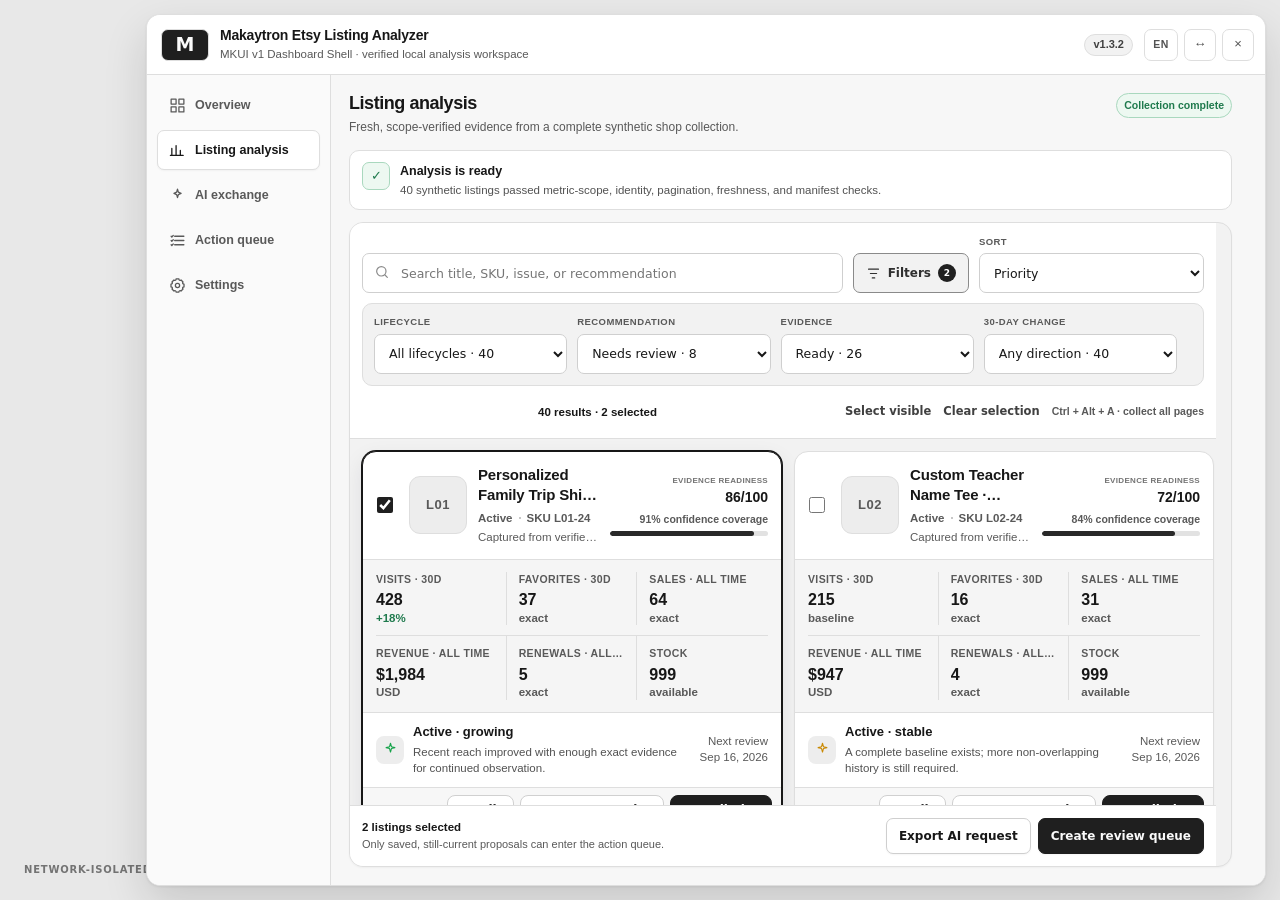
==== commit 0560c499: "Regenerate the Listing Analyzer MKUI preview for 1.3.2 Co-Authored-By: Claude Opus 5.5 <noreply@anth" ====
--- a/docs/design/previews/listing-analyzer-mkui-preview.html
+++ b/docs/design/previews/listing-analyzer-mkui-preview.html
@@ -3,7 +3,7 @@
 <head>
 <meta charset="utf-8">
 <meta name="viewport" content="width=device-width,initial-scale=1">
-<title>Listing Analyzer MKUI v1.3.1 Preview</title>
+<title>Listing Analyzer MKUI v1.3.2 Preview</title>
 <style>
   html,body{width:100%;height:100%;margin:0;overflow:hidden;background:#e8e8e8}
   body:before{content:"NETWORK-ISOLATED SYNTHETIC PREVIEW";position:fixed;left:24px;bottom:24px;color:#737373;font:700 10px/1.2 system-ui,sans-serif;letter-spacing:.08em}
@@ -17,7 +17,7 @@
   const style = document.createElement('style');
   style.textContent = "\n        :host{all:initial;--meli-bg:#f7f7f7;--meli-surface:#fff;--meli-fg:#171717;--meli-muted:#f2f2f2;--meli-muted-2:#ededed;--meli-muted-fg:#595959;--meli-border:#dedede;--meli-input:#cfcfcf;--meli-primary:#1f1f1f;--meli-primary-strong:#0f0f0f;--meli-primary-fg:#fafafa;--meli-danger:#b42318;--meli-danger-soft:#fff1f0;--meli-warning:#8a5a00;--meli-warning-soft:#fff9df;--meli-success:#1f7a4d;--success:var(--meli-success);--meli-success-soft:#edf8f1;--meli-radius-sm:7px;--meli-radius-md:10px;--meli-radius-lg:14px;--meli-radius-xl:18px;--meli-radius-pill:999px;--meli-shadow-card:0 1px 2px rgba(0,0,0,.04);--meli-shadow:0 1px 3px rgba(0,0,0,.08),0 18px 44px rgba(0,0,0,.14);--meli-shadow-modal:0 25px 50px -12px rgba(0,0,0,.26);--meli-focus:0 0 0 3px rgba(23,23,23,.14);font-family:Inter,ui-sans-serif,-apple-system,BlinkMacSystemFont,\"Segoe UI\",sans-serif;color:var(--meli-fg);font-variant-numeric:tabular-nums}\n        *,*:before,*:after{box-sizing:border-box}button,input,textarea,select{font:inherit}.meli-svg{width:17px;height:17px;display:block;flex:0 0 auto;fill:none;stroke:currentColor;stroke-width:1.8;stroke-linecap:round;stroke-linejoin:round}\n        .meli-launcher{position:fixed;right:0;top:148px;z-index:2147483645;width:62px;height:52px;padding:0;border:1px solid #d7d7d7;border-right:0;border-radius:10px 0 0 10px;background:#fff;color:#171717;box-shadow:0 10px 26px rgba(0,0,0,.17);cursor:pointer;display:flex;align-items:center;justify-content:center}.meli-launcher[hidden]{display:none}.meli-launcher-logo{display:block;width:43px;height:auto;object-fit:contain}.meli-badge{position:absolute;right:4px;top:4px;min-width:17px;height:17px;padding:0 4px;border-radius:999px;background:var(--meli-danger);color:#fff;font:750 9px/17px Inter,system-ui,sans-serif;text-align:center}\n        .meli-panel{position:fixed;z-index:2147483645;top:12px;right:12px;bottom:12px;width:min(620px,calc(100vw - 24px));display:grid;grid-template-columns:60px minmax(0,1fr);grid-template-rows:60px minmax(0,1fr);overflow:hidden;border:1px solid var(--meli-border);border-radius:var(--meli-radius-lg);background:var(--meli-surface);box-shadow:var(--meli-shadow);font-size:12.5px;line-height:1.45;transition:width .2s ease,grid-template-columns .2s ease}.meli-panel[hidden]{display:none}.meli-panel.is-wide{width:min(1120px,calc(100vw - 24px));grid-template-columns:184px minmax(0,1fr)}\n        .meli-head{grid-column:1/-1;min-width:0;padding:9px 11px 9px 14px;display:flex;align-items:center;gap:11px;border-bottom:1px solid var(--meli-border);background:#fff}.meli-logo{width:48px;height:32px;display:flex;align-items:center;justify-content:center;flex:0 0 auto}.meli-logo-link{border-radius:var(--meli-radius-sm);text-decoration:none}.meli-logo-link:focus-visible{outline:0;box-shadow:var(--meli-focus)}.meli-brand-logo{display:block;width:43px;height:auto;object-fit:contain}.meli-brand{min-width:0;flex:1}.meli-title{margin:0;font-size:14px;font-weight:730;letter-spacing:-.015em;line-height:1.2}.meli-subtitle{margin-top:3px;color:var(--meli-muted-fg);font-size:11px;line-height:1.25;white-space:nowrap;overflow:hidden;text-overflow:ellipsis}.meli-version{height:22px;padding:0 8px;display:inline-flex;align-items:center;border:1px solid var(--meli-border);border-radius:var(--meli-radius-pill);background:var(--meli-muted);color:#525252;font-size:10px;font-weight:700}.meli-head-actions{display:flex;align-items:center;gap:6px;flex:0 0 auto}.meli-icon,.meli-lang{width:32px;min-width:32px;height:32px;padding:0;border:1px solid var(--meli-border);border-radius:var(--meli-radius-sm);background:var(--meli-surface);color:#525252;cursor:pointer;display:inline-flex;align-items:center;justify-content:center}.meli-lang{width:auto;min-width:34px;padding:0 7px;font-size:10.5px;font-weight:750;letter-spacing:.04em}.meli-icon:hover,.meli-lang:hover{background:var(--meli-muted);color:#171717}\n        .meli-nav{grid-column:1;grid-row:2;padding:10px 7px;display:flex;flex-direction:column;gap:5px;border-right:1px solid var(--meli-border);background:#fafafa;overflow:auto}.meli-nav-btn{width:100%;min-height:40px;padding:0;display:flex;align-items:center;justify-content:center;gap:9px;border:1px solid transparent;border-radius:var(--meli-radius-sm);background:transparent;color:#737373;font-size:12px;font-weight:650;cursor:pointer}.meli-nav-btn:hover{background:#fff;color:#171717}.meli-nav-btn.is-active{border-color:#dedede;background:#fff;color:#171717;box-shadow:0 1px 2px rgba(0,0,0,.04)}.meli-nav-label{display:none;min-width:0;overflow:hidden;text-overflow:ellipsis;white-space:nowrap}.meli-panel.is-wide .meli-nav{padding:10px}.meli-panel.is-wide .meli-nav-btn{padding:0 11px;justify-content:flex-start}.meli-panel.is-wide .meli-nav-label{display:block}\n        .meli-main{grid-column:2;grid-row:2;min-width:0;overflow:auto;overscroll-behavior:contain;padding:18px;background:var(--meli-bg)}.meli-view{min-width:0;max-width:100%;animation:meli-view-in .16s ease}.meli-view-head{margin-bottom:14px;display:flex;align-items:flex-start;justify-content:space-between;gap:12px}.meli-view-title{margin:0;font-size:18px;font-weight:740;letter-spacing:-.025em;line-height:1.2}.meli-view-copy{margin:4px 0 0;color:#737373;font-size:11.5px;line-height:1.45}.meli-card{overflow:hidden;border:1px solid var(--meli-border);border-radius:var(--meli-radius-md);background:var(--meli-surface);box-shadow:var(--meli-shadow-card)}.meli-card+.meli-card{margin-top:12px}.meli-card-head{min-height:43px;padding:9px 11px;display:flex;align-items:center;justify-content:space-between;gap:10px;border-bottom:1px solid var(--meli-border);background:#fafafa}.meli-card-head strong{font-size:12.5px}.meli-card-body{padding:12px}\n        .meli-status{margin-bottom:12px;padding:11px 12px;display:flex;align-items:flex-start;gap:10px;border:1px solid var(--meli-border);border-radius:var(--meli-radius-md);background:var(--meli-surface)}.meli-status-mark{width:28px;height:28px;display:grid;place-items:center;flex:0 0 auto;border:1px solid var(--meli-border);border-radius:7px;background:var(--meli-muted);color:#525252}.meli-status[data-tone=\"ready\"] .meli-status-mark{border-color:#c9dfd1;background:var(--meli-success-soft);color:var(--meli-success)}.meli-status[data-tone=\"scanning\"] .meli-status-mark{border-color:#eed69a;background:var(--meli-warning-soft);color:var(--meli-warning)}.meli-status[data-tone=\"blocked\"] .meli-status-mark,.meli-status[data-tone=\"error\"] .meli-status-mark{border-color:#f1c0c0;background:var(--meli-danger-soft);color:var(--meli-danger)}.meli-status strong{display:block;font-size:12.5px;font-weight:720}.meli-status span{display:block;margin-top:2px;color:#525252;font-size:11.5px;line-height:1.42;overflow-wrap:anywhere}\n        .meli-grid{display:grid;grid-template-columns:repeat(3,minmax(0,1fr));gap:9px}.meli-panel.is-wide .meli-grid{grid-template-columns:repeat(6,minmax(0,1fr))}.meli-stat{min-width:0;padding:11px;border:1px solid var(--meli-border);border-radius:var(--meli-radius-md);background:var(--meli-surface)}.meli-stat span{display:block;margin-bottom:5px;color:#8a8a8a;font-size:9.5px;font-weight:700;letter-spacing:.07em;text-transform:uppercase}.meli-stat strong{display:block;overflow:hidden;font-size:16px;font-weight:740;line-height:1.25;text-overflow:ellipsis;white-space:nowrap}.meli-stat[data-tone=\"warning\"] strong{color:var(--meli-warning)}.meli-stat[data-tone=\"danger\"] strong{color:var(--meli-danger)}\n        .meli-actions{display:flex;flex-wrap:wrap;gap:8px;margin-top:10px}.meli-btn{min-height:36px;padding:0 12px;display:inline-flex;align-items:center;justify-content:center;gap:7px;border:1px solid var(--meli-input);border-radius:var(--meli-radius-sm);background:var(--meli-surface);color:#171717;box-shadow:var(--meli-shadow-card);font:650 12px/1 Inter,system-ui,sans-serif;cursor:pointer;transition:background .15s,border-color .15s,color .15s;white-space:nowrap}.meli-btn:hover{border-color:#cfcfcf;background:#f7f7f7}.meli-btn.primary{border-color:var(--meli-primary);background:var(--meli-primary);color:var(--meli-primary-fg)}.meli-btn.primary:hover{background:var(--meli-primary-strong)}.meli-btn.danger{color:var(--meli-danger);border-color:#f1c0c0}.meli-btn.danger:hover{background:var(--meli-danger-soft)}.meli-btn:disabled{opacity:.5;cursor:not-allowed}.meli-btn:focus-visible,.meli-icon:focus-visible,.meli-lang:focus-visible,.meli-nav-btn:focus-visible,.meli-input:focus-visible,.meli-select:focus-visible,.meli-textarea:focus-visible{outline:0;box-shadow:var(--meli-focus)}\n        .meli-queue{overflow:hidden;border:1px solid var(--meli-border);border-radius:var(--meli-radius-md);background:var(--meli-surface)}.meli-queue-title{min-height:41px;padding:9px 11px;display:flex;align-items:center;justify-content:space-between;gap:8px;border-bottom:1px solid var(--meli-border);background:#fafafa;font-weight:720}.meli-queue-body{padding:11px}.meli-queue p{margin:0;color:#525252;font-size:11.5px}.meli-note{margin:12px 0 0;padding:10px 11px;border:1px solid #e5c56b;border-radius:var(--meli-radius-md);background:var(--meli-warning-soft);color:#704900;font-size:11px;line-height:1.45}\n        .meli-toolbar{min-height:45px;padding:8px 10px;display:flex;flex-wrap:wrap;gap:8px;align-items:center;border-bottom:1px solid var(--meli-border);background:#fafafa}.meli-toolbar.bottom{border-top:1px solid var(--meli-border);border-bottom:0}.meli-toolbar-meta{margin-left:auto;color:#737373;font-size:11px;font-weight:650}.meli-input,.meli-select,.meli-textarea{width:100%;border:1px solid var(--meli-input);border-radius:var(--meli-radius-sm);outline:0;background:var(--meli-surface);color:#171717;padding:9px 10px;font:12.5px/1.4 Inter,system-ui,sans-serif;transition:border-color .15s,box-shadow .15s}.meli-input,.meli-select{height:40px}.meli-input:focus,.meli-select:focus,.meli-textarea:focus{border-color:#525252;box-shadow:var(--meli-focus)}.meli-toolbar .meli-input{flex:1;min-width:180px;height:34px}.meli-toolbar .meli-select{width:auto;min-width:150px;height:34px;padding-top:0;padding-bottom:0}\n        .meli-analysis-card,.meli-form-card{overflow:hidden;border:1px solid var(--meli-border);border-radius:var(--meli-radius-md);background:var(--meli-surface);box-shadow:var(--meli-shadow-card)}.meli-meta{margin-top:3px;color:#737373;font-size:10.5px;line-height:1.38}.meli-pill{min-width:66px;padding:4px 7px;display:inline-flex;align-items:center;justify-content:center;border:1px solid #dedede;border-radius:var(--meli-radius-pill);background:var(--meli-surface);color:#525252;font-size:10px;font-weight:750;white-space:nowrap}.meli-pill.success{color:var(--meli-success);border-color:#c9dfd1;background:var(--meli-success-soft)}.meli-pill.warning{color:var(--meli-warning);border-color:#eed69a;background:var(--meli-warning-soft)}.meli-pill.danger{color:#991b1b;border-color:#f1c0c0;background:var(--meli-danger-soft)}.meli-mini{min-height:30px;padding:0 8px;display:inline-flex;align-items:center;justify-content:center;border:1px solid var(--meli-border);border-radius:var(--meli-radius-sm);background:var(--meli-surface);color:#404040;font:650 10.5px/1 Inter,system-ui,sans-serif;text-decoration:none;cursor:pointer;white-space:nowrap}.meli-mini:hover{border-color:#cfcfcf;background:#f7f7f7}.meli-check{width:16px;height:16px;accent-color:#1f1f1f}.meli-empty{min-height:120px;padding:24px;display:grid;place-items:center;color:#737373;font-size:12px;text-align:center}\n        .meli-form-grid{padding:13px;display:grid;grid-template-columns:1fr 1fr;gap:12px}.meli-field{min-width:0;display:grid;gap:6px}.meli-field.full{grid-column:1/-1}.meli-field-head{display:flex;align-items:center;justify-content:space-between;gap:10px;color:#404040;font-size:11.5px;font-weight:700}.meli-field-toggle{display:inline-flex;align-items:center;gap:6px;color:#737373;font-size:10.5px;font-weight:650;white-space:nowrap}.meli-field-toggle input{width:15px;height:15px;margin:0;accent-color:#1f1f1f}.meli-field[data-edit-field]{padding:10px;border:1px solid var(--meli-border);border-radius:var(--meli-radius-md);background:var(--meli-bg);transition:opacity .15s,border-color .15s,background .15s}.meli-field[data-edit-field].is-selected{border-color:#b8b8b8;background:#fff;box-shadow:0 0 0 2px rgba(23,23,23,.04)}.meli-field[data-edit-field].is-disabled{opacity:.55}.meli-field small{display:block;color:#737373;font-size:10.5px;line-height:1.4}.meli-textarea{min-height:112px;resize:vertical}.meli-feedback{min-height:20px;margin-top:8px;color:var(--meli-danger);font-size:11.5px;font-weight:650}.meli-history{display:grid;gap:8px}.meli-history-item{border:1px solid var(--meli-border);border-radius:var(--meli-radius-md);padding:10px;background:var(--meli-surface)}.meli-history-metrics{display:flex;flex-wrap:wrap;gap:8px;margin-top:5px;color:#525252;font-size:11.5px}.meli-settings-grid{display:grid;grid-template-columns:repeat(2,minmax(0,1fr));gap:9px}.meli-setting{padding:11px;border:1px solid var(--meli-border);border-radius:var(--meli-radius-md);background:var(--meli-surface)}.meli-setting span{display:block;color:#737373;font-size:10.5px;line-height:1.35}.meli-setting strong{display:block;margin-top:5px;font-size:16px}.meli-ai-layout{display:grid;gap:12px}.meli-ai-layout .meli-textarea{min-height:320px;font-family:ui-monospace,SFMono-Regular,Consolas,monospace;font-size:11px}\n        .meli-health-trigger{border:1px solid #dedede;font-family:inherit;cursor:pointer}.meli-health-trigger:focus-visible{outline:0;box-shadow:var(--meli-focus)}.meli-health-diagnosis{max-width:220px;margin-top:6px;overflow:hidden;color:#303030;font-size:11.5px;font-weight:700;text-overflow:ellipsis;white-space:nowrap}.meli-health-context{margin-bottom:12px;padding:11px 12px;border:1px solid var(--meli-border);border-radius:9px;background:#fff}.meli-health-context>div:first-child{display:flex;align-items:center;gap:8px}.meli-health-detail{display:grid;gap:10px}.meli-health-summary,.meli-detail-card{padding:13px;border:1px solid var(--meli-border);border-radius:9px;background:#fff}.meli-health-summary>div:first-child{display:flex;align-items:center;justify-content:space-between;gap:10px}.meli-health-summary h3,.meli-detail-card h3{margin:8px 0 0;font-size:13px}.meli-detail-card h3{margin:0 0 9px}.meli-health-cap{margin-top:9px;padding:8px;border-radius:7px;background:var(--meli-warning-soft);color:var(--meli-warning);font-size:10.5px;font-weight:650}.meli-evidence,.meli-safeguards{margin:0;padding-left:18px;color:#404040;font-size:11.5px;line-height:1.55}.meli-safeguards{padding:0;display:grid;gap:6px;list-style:none}.meli-safeguards li{display:flex;align-items:flex-start;gap:7px;color:#737373}.meli-safeguards li[data-passed=\"true\"]{color:#276749}.meli-safeguards span{width:14px;flex:0 0 auto;font-weight:800}.meli-confidence-list{display:grid;gap:8px}.meli-confidence-row{display:grid;grid-template-columns:128px 1fr 32px;align-items:center;gap:8px;color:#525252;font-size:10.5px}.meli-confidence-row>div{height:5px;overflow:hidden;border-radius:999px;background:#ededed}.meli-confidence-row i{height:100%;display:block;border-radius:inherit;background:#525252}.meli-confidence-row b{text-align:right;font-size:10.5px}\n        .meli-analysis-card{display:flex;min-height:0;flex-direction:column;border-radius:var(--meli-radius-lg);background:var(--meli-muted);box-shadow:var(--meli-shadow-card)}.meli-analysis-controls{padding:12px;display:grid;grid-template-columns:minmax(220px,1fr) minmax(170px,220px);gap:10px;border-bottom:1px solid var(--meli-border);background:#fff}.meli-analysis-search{position:relative}.meli-analysis-search>.meli-svg{position:absolute;left:12px;top:11px;z-index:1;width:16px;height:16px;color:#8a8a8a}.meli-analysis-search .meli-input{padding-left:38px}.meli-selection-tools{grid-column:1/-1;display:flex;align-items:center;gap:12px}.meli-selection-tools .meli-toolbar-meta{margin-right:auto}.meli-text-btn{min-height:28px;padding:0;border:0;background:transparent;color:#525252;font:700 10.5px/1 Inter,system-ui,sans-serif;cursor:pointer}.meli-text-btn:hover{color:#171717;text-decoration:underline}.meli-listing-list{min-height:160px;max-height:calc(100dvh - 272px);padding:12px;display:grid;grid-template-columns:1fr;align-content:start;gap:12px;overflow:auto;overscroll-behavior:contain}.meli-panel.is-wide .meli-listing-list{grid-template-columns:repeat(2,minmax(420px,1fr))}.meli-listing-card{min-width:0;overflow:hidden;border:1px solid var(--meli-border);border-radius:var(--meli-radius-lg);background:var(--meli-surface);box-shadow:var(--meli-shadow-card);transition:border-color .16s,box-shadow .16s,transform .16s}.meli-listing-card:hover{border-color:#c9c9c6;box-shadow:0 8px 22px rgba(15,23,42,.08);transform:translateY(-1px)}.meli-listing-card.is-selected{border-color:#171717;box-shadow:0 0 0 1px #171717,0 8px 22px rgba(15,23,42,.09)}.meli-listing-card-head{min-height:82px;padding:13px;display:grid;grid-template-columns:22px 58px minmax(0,1fr) auto;align-items:center;gap:11px}.meli-card-select{width:18px;height:18px;display:grid;place-items:center}.meli-card-select .meli-check{margin:0}.meli-card-thumb{width:58px;height:58px;display:grid;place-items:center;object-fit:cover;border:1px solid #e8e8e5;border-radius:11px;background:#efefec;color:#8a8a8a}.meli-card-thumb.is-empty .meli-svg{width:20px;height:20px}.meli-card-identity{min-width:0}.meli-card-identity h3{margin:0;display:-webkit-box;overflow:hidden;color:#171717;font-size:13.5px;font-weight:760;letter-spacing:-.012em;line-height:1.32;-webkit-box-orient:vertical;-webkit-line-clamp:2}.meli-card-meta{margin-top:5px;display:flex;align-items:center;gap:6px;color:#8a8a8a;font-size:9.5px;font-weight:650}.meli-card-meta i{width:2px;height:2px;border-radius:50%;background:#b5b5b5}.meli-card-status{margin-top:3px;overflow:hidden;color:#737373;font-size:9.5px;text-overflow:ellipsis;white-space:nowrap}.meli-card-health{min-width:158px;display:grid;justify-items:end;gap:4px}.meli-score-copy{display:grid;justify-items:end;gap:1px}.meli-score-copy span{color:#737373;font-size:8px;font-weight:760;letter-spacing:.04em;text-transform:uppercase}.meli-score-copy strong{color:#171717;font-size:14px}.meli-card-confidence{color:#737373;font-size:8.5px;font-weight:680}.meli-confidence-track{width:100%;height:3px;overflow:hidden;border-radius:99px;background:#ececea}.meli-confidence-track i{height:100%;display:block;border-radius:inherit;background:#292929}.meli-metrics-strip{padding:9px 13px;display:grid;grid-template-columns:repeat(6,minmax(0,1fr));gap:0;border-top:1px solid #ededeb;border-bottom:1px solid #ededeb;background:#fafaf9}.meli-metric{min-width:0;padding:0 8px;border-right:1px solid #e8e8e5}.meli-metric:first-child{padding-left:0}.meli-metric:last-child{padding-right:0;border-right:0}.meli-metric>span{display:block;overflow:hidden;color:#8a8a8a;font-size:8.5px;font-weight:760;letter-spacing:.055em;text-overflow:ellipsis;text-transform:uppercase;white-space:nowrap}.meli-metric>div{margin-top:3px;display:flex;align-items:baseline;gap:5px}.meli-metric strong{overflow:hidden;color:#171717;font-size:13px;font-weight:780;text-overflow:ellipsis;white-space:nowrap}.meli-metric small{color:#9a9a9a;font-size:8.5px;font-weight:700}.meli-metric small.up{color:#276749}.meli-metric small.down{color:#b45309}.meli-card-insight{min-height:58px;padding:10px 13px;display:grid;grid-template-columns:28px minmax(0,1fr) auto;align-items:center;gap:9px}.meli-insight-icon{width:28px;height:28px;display:grid;place-items:center;border-radius:8px;background:#f1f1ef;color:#525252}.meli-insight-icon .meli-svg{width:15px;height:15px}.meli-card-insight b{display:block;font-size:11.5px}.meli-card-insight p{margin:2px 0 0;display:-webkit-box;overflow:hidden;color:#737373;font-size:9.5px;line-height:1.35;-webkit-box-orient:vertical;-webkit-line-clamp:2}.meli-card-insight>span{max-width:118px;color:#8a8a8a;font-size:9px;line-height:1.35;text-align:right}.meli-listing-card-foot{min-height:43px;padding:7px 9px;display:flex;justify-content:flex-end;gap:6px;border-top:1px solid #ededeb;background:#fcfcfb}.meli-card-action{min-height:30px;padding:0 9px;display:inline-flex;align-items:center;justify-content:center;gap:6px;border:1px solid #e1e1df;border-radius:8px;background:#fff;color:#404040;font:700 10px/1 Inter,system-ui,sans-serif;text-decoration:none;cursor:pointer}.meli-card-action .meli-svg{width:14px;height:14px}.meli-card-action:hover{border-color:#bdbdb9;background:#f5f5f3}.meli-card-action.primary{border-color:#1f1f1f;background:#1f1f1f;color:#fff}.meli-card-action.primary:hover{background:#333}.meli-bulk-bar{min-height:61px;padding:10px 12px;display:flex;align-items:center;justify-content:space-between;gap:12px;border-top:1px solid var(--meli-border);background:#fff}.meli-bulk-bar[hidden]{display:none!important}.meli-bulk-bar>div:first-child{min-width:0}.meli-bulk-bar b{display:block;font-size:11.5px}.meli-bulk-bar span{display:block;margin-top:2px;overflow:hidden;color:#8a8a8a;font-size:9.5px;text-overflow:ellipsis;white-space:nowrap}.meli-bulk-bar>div:last-child{display:flex;gap:7px}\n        .meli-overlay{position:fixed;inset:0;z-index:2147483646;padding:6vh 18px 24px;display:flex;align-items:flex-start;justify-content:center;overflow-y:auto;background:rgba(0,0,0,.30);font-family:Inter,system-ui,-apple-system,BlinkMacSystemFont,\"Segoe UI\",sans-serif;color:#171717}.meli-modal{width:min(820px,calc(100vw - 32px));max-height:88vh;display:flex;flex-direction:column;overflow:hidden;border:1px solid var(--meli-border);border-radius:var(--meli-radius-lg);background:var(--meli-surface);box-shadow:var(--meli-shadow-modal)}.meli-modal.small{width:min(820px,calc(100vw - 32px))}.meli-modal-head{min-height:64px;padding:12px 16px;display:flex;align-items:center;justify-content:space-between;gap:12px;border-bottom:1px solid var(--meli-border);background:#fff}.meli-modal-brand{min-width:0;display:flex;align-items:center;gap:10px}.meli-modal-logo{width:48px;height:32px;display:flex;align-items:center;justify-content:center;flex:0 0 auto}.meli-modal-title{margin:0;font-size:15px;font-weight:720;letter-spacing:-.015em;line-height:1.25}.meli-modal-subtitle{margin-top:3px;color:#737373;font-size:11.5px}.meli-modal-body{padding:18px;overflow:auto;background:#f7f7f7}.meli-modal-foot{padding:12px 16px;display:flex;align-items:center;justify-content:flex-end;gap:8px;border-top:1px solid var(--meli-border);background:#fafafa}\n        .meli-toast-root{position:fixed;top:16px;left:50%;z-index:2147483647;transform:translateX(-50%);width:min(360px,calc(100vw - 32px));display:grid;gap:8px;pointer-events:none;font:600 14px/1.4 Inter,system-ui,-apple-system,BlinkMacSystemFont,\"Segoe UI\",sans-serif}.meli-toast{--meli-toast:#343a4a;min-height:44px;padding:10px 10px 10px 13px;border-radius:10px;display:flex;align-items:center;gap:10px;color:#fff;background:var(--meli-toast);box-shadow:0 8px 24px rgba(24,28,45,.18);opacity:0;transform:translateY(8px);transition:opacity .18s ease,transform .18s ease;pointer-events:auto}.meli-toast.is-visible{opacity:1;transform:none}.meli-toast[data-tone=\"success\"]{--meli-toast:#178847}.meli-toast[data-tone=\"error\"]{--meli-toast:#c23b3b}.meli-toast[data-tone=\"warning\"]{--meli-toast:#a85710}.meli-toast-mark{width:20px;height:20px;border:2px solid currentColor;border-radius:50%;display:grid;place-items:center;flex:0 0 auto;font-size:11px;line-height:1}.meli-toast-copy{min-width:0;flex:1;overflow-wrap:anywhere}.meli-toast-close{width:28px;height:28px;padding:0;border:0;border-radius:7px;display:grid;place-items:center;color:inherit;background:transparent;cursor:pointer;opacity:.72}.meli-toast-close:hover{opacity:1;background:rgba(255,255,255,.14)}\n        @keyframes meli-view-in{from{opacity:.5;transform:translateY(3px)}to{opacity:1;transform:none}}\n        @media(max-width:760px){.meli-panel,.meli-panel.is-wide{top:8px;right:8px;bottom:8px;left:8px;width:auto;grid-template-columns:52px minmax(0,1fr)}.meli-head{padding-left:9px}.meli-main{padding:12px}.meli-launcher{top:auto;bottom:86px}.meli-grid,.meli-panel.is-wide .meli-grid{grid-template-columns:repeat(2,minmax(0,1fr))}.meli-panel.is-wide .meli-nav{padding:10px 7px}.meli-panel.is-wide .meli-nav-btn{padding:0;justify-content:center}.meli-panel.is-wide .meli-nav-label{display:none}.meli-overlay{padding:10px}.meli-modal,.meli-modal.small{width:100%;max-height:calc(100dvh - 20px)}.meli-modal-body{padding:12px}.meli-form-grid,.meli-settings-grid{grid-template-columns:1fr}.meli-field.full{grid-column:auto}.meli-toolbar .meli-input,.meli-toolbar .meli-select{width:100%;min-width:0;height:44px;font-size:16px}.meli-modal-foot{flex-wrap:wrap}.meli-modal-foot>.meli-btn{flex:1}.meli-toast-root{top:12px}}\n        @media(max-width:480px){.meli-panel,.meli-panel.is-wide{top:4px;right:4px;bottom:4px;left:4px;width:auto;grid-template-columns:48px minmax(0,1fr)}.meli-head{padding:8px;gap:6px}.meli-logo{width:40px}.meli-brand-logo{width:37px}.meli-title{font-size:12.5px}.meli-subtitle{display:none}.meli-head-actions{gap:4px}.meli-icon,.meli-lang{width:29px;min-width:29px;height:29px}.meli-main{padding:10px}.meli-nav{padding:8px 5px}.meli-nav-btn{min-height:38px}.meli-grid,.meli-panel.is-wide .meli-grid{grid-template-columns:1fr 1fr;gap:7px}.meli-stat{padding:9px}.meli-view-title{font-size:16px}.meli-toolbar{padding:8px}.meli-field-toggle{white-space:normal;text-align:right}.meli-modal-head{padding:10px 12px}.meli-modal-title{font-size:14px}.meli-modal-subtitle{font-size:10.5px}.meli-modal-body{padding:10px}.meli-modal-foot{padding:10px}.meli-toast-root{top:8px;width:calc(100vw - 20px)}}\n        @media(max-width:1100px){.meli-panel.is-wide .meli-listing-list{grid-template-columns:1fr}}\n        @media(max-width:760px){.meli-analysis-controls{grid-template-columns:1fr}.meli-selection-tools{grid-column:auto;flex-wrap:wrap}.meli-listing-list,.meli-panel.is-wide .meli-listing-list{max-height:calc(100dvh - 280px);padding:9px;grid-template-columns:1fr}.meli-listing-card-head{grid-template-columns:22px 52px minmax(0,1fr);padding:11px;gap:9px}.meli-card-thumb{width:52px;height:52px}.meli-card-health{grid-column:2/-1;width:100%;padding-top:7px;display:grid;grid-template-columns:auto 1fr;align-items:center;justify-items:start}.meli-score-copy,.meli-card-confidence{justify-self:end}.meli-card-confidence,.meli-confidence-track{grid-column:1/-1}.meli-confidence-track{min-width:70px}.meli-metrics-strip{grid-template-columns:repeat(3,minmax(0,1fr));gap:8px 0}.meli-metric:nth-child(3){border-right:0}.meli-metric:nth-child(n+4){padding-top:7px;border-top:1px solid #e8e8e5}.meli-card-insight{grid-template-columns:28px minmax(0,1fr)}.meli-card-insight>span{grid-column:2;max-width:none;text-align:left}.meli-bulk-bar{align-items:stretch;flex-direction:column}.meli-bulk-bar>div:last-child{display:grid;grid-template-columns:1fr 1fr}.meli-card-action{flex:1}.meli-card-action span{display:block}.meli-confidence-row{grid-template-columns:106px 1fr 30px}}\n        @media(max-width:480px){.meli-analysis-controls{padding:9px}.meli-listing-list{padding:7px}.meli-listing-card{border-radius:11px}.meli-card-insight p{font-size:9px}.meli-listing-card-foot{display:grid;grid-template-columns:1fr 1fr}.meli-card-action:first-child{grid-column:1/-1}.meli-bulk-bar>div:last-child{grid-template-columns:1fr}.meli-bulk-bar .meli-btn{width:100%}}\n        /* MKUI v1 canonical Dashboard Shell compatibility layer. */\n        :host{--meli-bg:#f7f7f7;--meli-surface:#fff;--meli-muted:#f2f2f2;--meli-muted-2:#ededed;--meli-muted-fg:#595959;--meli-border:#dedede;--meli-input:#cfcfcf;--meli-warning-soft:#fff9df;--meli-success-soft:#edf8f1;--meli-danger-soft:#fff1f0;--meli-shadow-card:0 1px 2px rgba(0,0,0,.04);--meli-shadow:0 1px 3px rgba(0,0,0,.08),0 18px 44px rgba(0,0,0,.14);--meli-shadow-modal:0 25px 50px -12px rgba(0,0,0,.26);--meli-focus:0 0 0 3px rgba(23,23,23,.14)}\n        .meli-panel{font-size:13px}.meli-subtitle{font-size:11.5px}.meli-version{color:#404040;font-size:11px}.meli-nav{background:#fafafa}.meli-nav-btn{color:#595959;font-size:12.5px}.meli-main{background:var(--meli-bg)}.meli-view-copy{color:#595959;font-size:12px}.meli-stat span{color:#595959;font-size:10px}.meli-stat strong,.meli-stat[data-tone=\"warning\"] strong,.meli-stat[data-tone=\"danger\"] strong{color:#171717;font-size:18px}.meli-toolbar-meta,.meli-text-btn{color:#404040;font-size:11.5px}.meli-meta{color:#595959;font-size:11px}.meli-pill{border-color:#bdbdbd;background:#fff;color:#303030;font-size:10.5px}.meli-pill.success{border-color:#a9d8be;background:#edf8f1;color:#1f7a4d}.meli-pill.balanced{border-color:#b9cdf8;background:#eff6ff;color:#1d4ed8}.meli-pill.warning{border-color:#e5c56b;background:#fff9df;color:#8a5a00}.meli-pill.danger{border-color:#efb4ae;background:#fff1f0;color:#b42318}.meli-note{border-color:#e5c56b;background:var(--meli-warning-soft);color:#704900}.meli-status[data-tone=\"ready\"] .meli-status-mark{border-color:#a9d8be;background:var(--meli-success-soft);color:var(--meli-success)}.meli-status[data-tone=\"scanning\"] .meli-status-mark{border-color:#e5c56b;background:var(--meli-warning-soft);color:var(--meli-warning)}.meli-status[data-tone=\"blocked\"] .meli-status-mark,.meli-status[data-tone=\"error\"] .meli-status-mark{border-color:#efb4ae;background:var(--meli-danger-soft);color:var(--meli-danger)}.meli-health-diagnosis{font-size:12px}.meli-health-cap{border:1px solid #e5c56b;background:var(--meli-warning-soft);color:var(--meli-warning)}.meli-safeguards li[data-passed=\"true\"]{color:var(--meli-success)}.meli-confidence-row,.meli-confidence-row b{font-size:11.5px}.meli-confidence-row{grid-template-columns:132px 1fr 38px}\n        .meli-analysis-card{background:var(--meli-muted);box-shadow:var(--meli-shadow-card)}.meli-listing-card{border-color:var(--meli-border);box-shadow:var(--meli-shadow-card)}.meli-listing-card:hover{border-color:#bdbdbd;box-shadow:0 8px 22px rgba(0,0,0,.09)}.meli-card-thumb{border-color:#dedede;background:#ededed;color:#595959}.meli-card-identity h3{font-size:15px}.meli-card-meta,.meli-card-status{color:#595959;font-size:11.5px}.meli-card-health>b{color:#303030;font-size:11.5px}.meli-card-confidence{color:#595959;font-size:10.5px}.meli-confidence-track{height:5px;background:#e2e2e2}.meli-metrics-strip{padding:12px 13px;grid-template-columns:repeat(3,minmax(0,1fr));border-color:#dedede;background:#f5f5f5}.meli-metric{padding:0 12px;border-color:#dedede}.meli-metric:nth-child(3){padding-right:0;border-right:0}.meli-metric:nth-child(4){padding-left:0}.meli-metric:nth-child(n+4){margin-top:10px;padding-top:10px;border-top:1px solid #dedede}.meli-metric>span{color:#595959;font-size:10.5px;letter-spacing:.035em}.meli-metric>div{margin-top:4px;display:grid;align-items:start;gap:2px}.meli-metric strong{overflow:visible;font-size:16px;line-height:1.15;text-overflow:clip}.meli-metric small{display:block;min-height:13px;color:#595959;font-size:11.5px;font-weight:750;line-height:1.2}.meli-metric small.up{color:#1f7a4d}.meli-metric small.down{color:#b42318}.meli-insight-icon{background:#ededed}.meli-insight-icon[data-lifecycle=\"ACTIVE_GROWING\"]{color:#16a34a}.meli-insight-icon[data-lifecycle=\"PROTECTED\"]{color:#166534}.meli-insight-icon[data-lifecycle=\"ACTIVE_STABLE\"]{color:#1d4ed8}.meli-insight-icon[data-lifecycle=\"EXPERIMENT_RUNNING\"]{color:#7c3aed}.meli-insight-icon[data-lifecycle=\"BASELINE\"],.meli-insight-icon[data-lifecycle=\"LEARNING\"]{color:#ca8a04}.meli-insight-icon[data-lifecycle=\"DORMANT\"]{color:#d97706}.meli-insight-icon[data-lifecycle=\"ACTIVE_DECLINING\"]{color:#dc2626}.meli-insight-icon[data-lifecycle=\"DEACTIVATION_REVIEW\"]{color:#991b1b}.meli-card-insight b{font-size:13px}.meli-card-insight p{color:#525252;font-size:11.5px;line-height:1.45}.meli-card-insight>span{color:#595959;font-size:11.5px}.meli-listing-card-foot{border-color:#dedede;background:#f7f7f7}.meli-card-action{border-color:#d0d0d0;color:#303030;font-size:12px}.meli-card-action:hover{border-color:#999;background:#f2f2f2}.meli-bulk-bar span{color:#595959;font-size:11px}.meli-main,.meli-listing-list{scrollbar-gutter:stable;scrollbar-width:auto;scrollbar-color:#686868 #e7e7e7}.meli-main::-webkit-scrollbar,.meli-listing-list::-webkit-scrollbar{width:10px;height:10px}.meli-main::-webkit-scrollbar-track,.meli-listing-list::-webkit-scrollbar-track{border-left:1px solid #d5d5d5;background:#e7e7e7}.meli-main::-webkit-scrollbar-thumb,.meli-listing-list::-webkit-scrollbar-thumb{min-height:48px;border:2px solid #e7e7e7;border-radius:999px;background:#686868}.meli-main::-webkit-scrollbar-thumb:hover,.meli-listing-list::-webkit-scrollbar-thumb:hover{background:#303030}\n        .meli-collection-card{margin-top:12px;padding:13px;border:1px solid #d6d6d6;border-radius:10px;background:#fff}.meli-collection-head{display:flex;align-items:flex-start;justify-content:space-between;gap:12px}.meli-collection-head>div{display:grid;gap:2px}.meli-collection-head span{color:#595959;font-size:10px;font-weight:760;letter-spacing:.055em;text-transform:uppercase}.meli-collection-head strong{font-size:13px}.meli-collection-head>b{font-size:13px}.meli-collection-track{height:7px;margin-top:10px;overflow:hidden;border-radius:99px;background:#e4e4e4}.meli-collection-track i{height:100%;display:block;border-radius:inherit;background:#202020;transition:width .18s ease}.meli-collection-meta{margin-top:10px;display:flex;gap:22px}.meli-collection-meta span{display:flex;align-items:center;gap:6px;color:#595959;font-size:11px}.meli-collection-meta b{color:#171717}.meli-shortcut-hint{align-self:center;color:#595959;font-size:10.5px;font-weight:650}\n        .meli-main{overflow-y:scroll}.meli-main[data-view-panel=\"analysis\"]{overflow:hidden}.meli-main[data-view-panel=\"analysis\"]>.meli-view{height:100%;min-height:0;display:flex;flex-direction:column}.meli-main[data-view-panel=\"analysis\"] .meli-view-head{flex:0 0 auto}.meli-main[data-view-panel=\"analysis\"] .meli-analysis-card{min-height:0;flex:1}.meli-analysis-controls{grid-template-columns:minmax(240px,1fr) auto minmax(185px,225px);align-items:end}.meli-filter-toggle{height:40px;padding:0 12px;display:inline-flex;align-items:center;gap:7px;border:1px solid var(--meli-input);border-radius:var(--meli-radius-sm);background:var(--meli-surface);color:#303030;font:720 12px/1 Inter,system-ui,sans-serif;cursor:pointer}.meli-filter-toggle:hover,.meli-filter-toggle[aria-expanded=\"true\"]{border-color:#8a8a8a;background:#f2f2f2}.meli-filter-toggle .meli-svg{width:15px;height:15px}.meli-filter-toggle b{min-width:18px;height:18px;padding:0 5px;border-radius:99px;background:#202020;color:#fff;font:750 9px/18px Inter,system-ui,sans-serif;text-align:center}.meli-sort-control{min-width:0;display:grid;gap:4px}.meli-sort-control>span,.meli-filter-drawer label>span{color:#595959;font-size:9.5px;font-weight:760;letter-spacing:.045em;text-transform:uppercase}.meli-filter-drawer{grid-column:1/-1;padding:11px;max-height:230px;display:grid;grid-template-columns:repeat(4,minmax(140px,1fr));align-items:end;gap:10px;border:1px solid var(--meli-border);border-radius:var(--meli-radius-md);background:var(--meli-muted);overflow-y:auto}.meli-filter-drawer[hidden]{display:none!important}.meli-filter-drawer label{min-width:0;display:grid;gap:5px}.meli-filter-drawer .meli-btn{height:40px}.meli-selection-tools{grid-column:1/-1;padding-top:2px;flex-wrap:wrap}.meli-selection-tools .meli-toolbar-meta{margin-right:0}.meli-selection-tools [data-results-count]{margin-right:auto;color:#171717}.meli-hidden-selected{color:#595959;font-size:10.5px;font-weight:650}.meli-listing-list{height:auto;min-height:0;max-height:none;flex:1;grid-auto-rows:max-content;overflow-x:hidden;overflow-y:scroll}.meli-listing-list:focus-visible,.meli-modal-body:focus-visible{outline:2px solid #525252;outline-offset:-3px}.meli-empty,.meli-load-more{grid-column:1/-1}.meli-empty{gap:10px}.meli-load-more{padding:12px;display:flex;align-items:center;justify-content:center;gap:12px;border:1px solid #d7d7d7;border-radius:10px;background:#fff;color:#595959;font-size:11px;font-weight:650}\n        .meli-analysis-gate{min-height:0;flex:1;display:grid;place-items:center;padding:36px;border:1px solid var(--meli-border);border-radius:var(--meli-radius-lg);background:var(--meli-surface);text-align:center;box-shadow:var(--meli-shadow-card)}.meli-analysis-gate-inner{width:min(100%,520px);display:grid;justify-items:center}.meli-analysis-gate-icon{width:58px;height:58px;display:grid;place-items:center;border:1px solid var(--meli-border);border-radius:var(--meli-radius-xl);background:var(--meli-muted);color:#303030}.meli-analysis-gate-icon .meli-svg{width:25px;height:25px}.meli-analysis-gate h3{margin:20px 0 0;color:#171717;font-size:24px;font-weight:780;letter-spacing:-.025em;line-height:1.18}.meli-analysis-gate p{margin:9px 0 0;color:#595959;font-size:13px;line-height:1.55}.meli-analysis-gate .meli-btn{min-width:180px;margin-top:20px}.meli-analysis-gate-shortcut{margin-top:11px;color:#595959;font-size:11px;font-weight:680}.meli-analysis-gate-progress{width:min(100%,360px);margin-top:17px}.meli-analysis-gate-progress .meli-collection-track{margin-top:0}.meli-analysis-gate-progress span{display:block;margin-top:7px;color:#595959;font-size:10.5px;font-weight:650}\n        .meli-main,.meli-analysis-card,.meli-listing-list,.meli-modal-body,.meli-filter-drawer{scrollbar-gutter:stable;scrollbar-width:auto;scrollbar-color:#555 #e3e3e3}.meli-main::-webkit-scrollbar,.meli-analysis-card::-webkit-scrollbar,.meli-listing-list::-webkit-scrollbar,.meli-modal-body::-webkit-scrollbar,.meli-filter-drawer::-webkit-scrollbar{width:12px;height:12px}.meli-main::-webkit-scrollbar-track,.meli-analysis-card::-webkit-scrollbar-track,.meli-listing-list::-webkit-scrollbar-track,.meli-modal-body::-webkit-scrollbar-track,.meli-filter-drawer::-webkit-scrollbar-track{border-left:1px solid #cfcfcf;background:#e3e3e3}.meli-main::-webkit-scrollbar-thumb,.meli-analysis-card::-webkit-scrollbar-thumb,.meli-listing-list::-webkit-scrollbar-thumb,.meli-modal-body::-webkit-scrollbar-thumb,.meli-filter-drawer::-webkit-scrollbar-thumb{min-height:52px;border:2px solid #e3e3e3;border-radius:999px;background:#555}.meli-main::-webkit-scrollbar-thumb:hover,.meli-analysis-card::-webkit-scrollbar-thumb:hover,.meli-listing-list::-webkit-scrollbar-thumb:hover,.meli-modal-body::-webkit-scrollbar-thumb:hover,.meli-filter-drawer::-webkit-scrollbar-thumb:hover{background:#202020}.meli-modal-body{min-height:0;overscroll-behavior:contain}\n        @media(max-width:900px){.meli-analysis-controls{grid-template-columns:minmax(180px,1fr) auto}.meli-sort-control{grid-column:1/-1}.meli-filter-drawer{grid-template-columns:repeat(2,minmax(130px,1fr))}}\n        @media(max-width:760px),(max-height:620px){.meli-analysis-card{overflow-y:auto}.meli-analysis-card .meli-listing-list,.meli-panel.is-wide .meli-analysis-card .meli-listing-list{height:max-content;min-height:160px;max-height:none;flex:0 0 auto;overflow:visible}.meli-analysis-card .meli-bulk-bar{position:sticky;bottom:0;z-index:2}}\n        @media(max-width:760px){.meli-analysis-controls{grid-template-columns:1fr}.meli-filter-toggle,.meli-sort-control{grid-column:auto;width:100%}}\n        @media(max-width:520px){.meli-filter-drawer{grid-template-columns:1fr;max-height:260px}.meli-selection-tools{align-items:flex-start;flex-direction:column}.meli-selection-tools [data-results-count]{margin-right:0}.meli-shortcut-hint{width:100%}.meli-analysis-card .meli-bulk-bar{align-items:flex-start;flex-direction:column}.meli-analysis-gate{padding:24px 18px}.meli-analysis-gate h3{font-size:21px}}\n        .meli-update-banner,.meli-storage-banner{margin-bottom:12px;padding:11px 12px;display:flex;align-items:center;justify-content:space-between;gap:12px;border:1px solid #a3a3a3;border-radius:var(--meli-radius-md);background:var(--meli-surface)}.meli-storage-banner{border-left:4px solid #525252}.meli-update-banner div,.meli-storage-banner div{min-width:0}.meli-update-banner strong,.meli-storage-banner strong{display:block;font-size:12px}.meli-update-banner span,.meli-storage-banner span{display:block;margin-top:3px;color:#595959;font-size:10.5px}.meli-update-actions{display:flex;align-items:center;gap:7px;flex:0 0 auto}\n        .meli-import-zone{padding:14px;border:1px dashed #a3a3a3;border-radius:10px;background:#fff}.meli-import-zone input[type=\"file\"]{width:100%;margin-top:10px}.meli-backup-preview{margin-top:12px;padding:12px;border:1px solid #a3a3a3;border-radius:9px;background:#fff}.meli-backup-preview[hidden]{display:none}.meli-calibration{margin-bottom:12px;padding:12px;border:1px solid #cfcfcf;border-radius:9px;background:#fff}.meli-calibration h3{margin:0;font-size:12px}.meli-calibration p{margin:5px 0 0;color:#595959;font-size:10.5px}.meli-threshold-impact{margin-top:10px;padding:9px 10px;border:1px solid #d8d8d8;border-radius:8px;background:#f5f5f5;color:#303030;font-size:10.5px}.meli-conflict-warning,.meli-queue-recovery{padding:12px;border:1px solid #a3a3a3;border-left:4px solid #b42318;border-radius:9px;background:#fff}.meli-conflict-warning strong,.meli-queue-recovery strong{display:block;font-size:12px}.meli-conflict-warning p,.meli-queue-recovery p{margin:5px 0 0;color:#404040;font-size:11px}.meli-feedback-form{display:grid;gap:12px}.meli-feedback-form .meli-note{margin:0}\n        .meli-preset-zone{grid-column:1/-1;display:grid;gap:8px}.meli-preset-head{display:flex;align-items:center;justify-content:space-between;gap:10px}.meli-preset-head>span{color:#595959;font-size:9.5px;font-weight:760;letter-spacing:.045em;text-transform:uppercase}.meli-preset-list{display:flex;align-items:center;gap:6px;overflow-x:auto;padding-bottom:2px;scrollbar-width:thin}.meli-preset-wrap{position:relative;display:inline-flex;align-items:center;flex:0 0 auto}.meli-preset-wrap .meli-preset-chip{padding-right:28px}.meli-preset-chip{min-height:30px;padding:0 9px;display:inline-flex;align-items:center;gap:6px;flex:0 0 auto;border:1px solid var(--meli-border);border-radius:var(--meli-radius-pill);background:var(--meli-surface);color:#303030;font:700 10.5px/1 Inter,system-ui,sans-serif;cursor:pointer}.meli-preset-chip:hover,.meli-preset-chip.is-active{border-color:#202020;background:#202020;color:#fff}.meli-preset-chip b{font-size:9px;opacity:.72}.meli-preset-chip-delete{position:absolute;right:5px;width:18px;height:18px;padding:0;border:0;border-radius:50%;display:grid;place-items:center;background:transparent;color:#737373;cursor:pointer}.meli-preset-wrap:has(.meli-preset-chip.is-active) .meli-preset-chip-delete{color:#fff}.meli-preset-editor{display:grid;grid-template-columns:minmax(150px,1fr) auto;gap:7px}.meli-preset-editor .meli-input{height:36px}.meli-preset-editor .meli-btn{height:36px}\n        .meli-chart-grid{display:grid;grid-template-columns:repeat(2,minmax(0,1fr));gap:9px}.meli-chart{min-width:0;padding:10px;border:1px solid #dedede;border-radius:9px;background:#fafafa}.meli-chart-head{display:flex;align-items:baseline;justify-content:space-between;gap:8px}.meli-chart-head b{font-size:11px}.meli-chart-head span{color:#595959;font-size:9.5px}.meli-chart svg{width:100%;height:auto;margin-top:6px;display:block;overflow:visible}.meli-chart-gridline{stroke:#dedede;stroke-width:1}.meli-chart-line{fill:none;stroke:#303030;stroke-width:2;stroke-linecap:round;stroke-linejoin:round}.meli-chart-line[data-quality=\"limited\"]{stroke-dasharray:5 3}.meli-chart[data-tone=\"up\"] .meli-chart-line,.meli-chart[data-tone=\"up\"] .meli-chart-point:last-of-type{stroke:#1f7a4d;fill:#1f7a4d}.meli-chart[data-tone=\"down\"] .meli-chart-line,.meli-chart[data-tone=\"down\"] .meli-chart-point:last-of-type{stroke:#b42318;fill:#b42318}.meli-chart-point{fill:#fff;stroke:#525252;stroke-width:1.5}.meli-chart-point[data-quality=\"approximate\"]{stroke-dasharray:2 1}.meli-chart-point[data-quality=\"legacy\"]{fill:#fff4cc;stroke:#8a5a00}.meli-chart-quality{display:block;margin-top:5px;color:#737373;font-size:9.5px}.meli-chart-empty{min-height:92px;display:grid;place-items:center;color:#737373;font-size:10.5px;text-align:center}\n        .meli-experiment-timeline{position:relative;display:grid;gap:0}.meli-experiment-event{position:relative;padding:0 0 16px 24px}.meli-experiment-event:last-child{padding-bottom:0}.meli-experiment-event:before{content:\"\";position:absolute;left:6px;top:7px;bottom:-7px;width:1px;background:#cfcfcf}.meli-experiment-event:last-child:before{display:none}.meli-experiment-dot{position:absolute;left:1px;top:3px;width:11px;height:11px;border:2px solid #737373;border-radius:50%;background:#fff}.meli-experiment-event[data-type=\"winner\"] .meli-experiment-dot{border-color:#1f7a4d;background:#1f7a4d}.meli-experiment-event[data-type=\"underperformed\"] .meli-experiment-dot{border-color:#b42318;background:#b42318}.meli-experiment-event[data-type=\"observing\"] .meli-experiment-dot{border-color:#7c3aed}.meli-experiment-event strong{display:block;font-size:11.5px}.meli-experiment-event time,.meli-experiment-event span{display:block;margin-top:2px;color:#595959;font-size:10.5px}\n        .meli-ai-comparisons{display:grid;gap:10px}.meli-diff-card{overflow:hidden;border:1px solid #d6d6d6;border-radius:10px;background:#fff}.meli-diff-head{padding:10px 12px;display:flex;align-items:center;justify-content:space-between;gap:10px;border-bottom:1px solid #e3e3e3}.meli-diff-head div{min-width:0}.meli-diff-head strong{display:block;overflow:hidden;font-size:12px;text-overflow:ellipsis;white-space:nowrap}.meli-diff-head span{color:#595959;font-size:9.5px}.meli-diff-fields{display:grid}.meli-diff-field{padding:10px 12px;border-top:1px solid #ededed}.meli-diff-field:first-child{border-top:0}.meli-diff-field>strong{display:block;margin-bottom:7px;font-size:10px;text-transform:uppercase}.meli-diff-columns{display:grid;grid-template-columns:repeat(3,minmax(0,1fr));gap:7px}.meli-diff-value{min-width:0;padding:8px;border:1px solid #dedede;border-radius:7px;background:#f7f7f7}.meli-diff-value b{display:block;margin-bottom:4px;color:#595959;font-size:9px;text-transform:uppercase}.meli-diff-value pre{max-height:100px;margin:0;overflow:auto;white-space:pre-wrap;overflow-wrap:anywhere;color:#202020;font:10.5px/1.42 ui-monospace,SFMono-Regular,Consolas,monospace}.meli-diff-value.is-proposed{border-color:#a3a3a3;background:#fff}\n        .meli-report-grid{display:grid;grid-template-columns:repeat(2,minmax(0,1fr));gap:8px}.meli-report-grid div{padding:9px;border:1px solid #dedede;border-radius:8px;background:#fff}.meli-report-grid span{display:block;color:#595959;font-size:9.5px;text-transform:uppercase}.meli-report-grid b{display:block;margin-top:4px;font-size:12px;overflow-wrap:anywhere}.meli-report-json{max-height:260px;margin:10px 0 0;padding:10px;overflow:auto;border:1px solid #dedede;border-radius:8px;background:#171717;color:#f5f5f5;white-space:pre-wrap;overflow-wrap:anywhere;font:10px/1.45 ui-monospace,SFMono-Regular,Consolas,monospace}\n        .meli-research-card-summary{margin-top:6px;padding-top:6px;border-top:1px solid #e6e6e6}.meli-research-card-summary b{overflow:hidden;color:#202020;font-size:10.5px;text-overflow:ellipsis;white-space:nowrap}.meli-research-card-summary span{display:block;margin-top:2px;color:#595959;font-size:9.5px}.meli-research-evidence{padding:13px;border:1px solid #d6d6d6;border-radius:10px;background:#fff}.meli-research-evidence h3{margin:0 0 10px;font-size:13px}.meli-research-evidence>div{display:grid;gap:7px}.meli-research-evidence-row{padding:9px;display:grid;grid-template-columns:minmax(120px,1.25fr) repeat(3,minmax(90px,1fr));gap:8px;border:1px solid #e3e3e3;border-radius:8px;background:#fafafa}.meli-research-evidence-row>strong{overflow-wrap:anywhere;font-size:11.5px}.meli-research-evidence-row span{color:#595959;font-size:9px}.meli-research-evidence-row span b{display:block;margin-top:3px;color:#202020;font-size:10.5px}.meli-research-evidence p,.meli-research-evidence time{display:block;margin:10px 0 0;color:#595959;font-size:10px;line-height:1.45}.meli-research-transfer{display:grid;gap:12px}.meli-research-json{min-height:180px;font-family:ui-monospace,SFMono-Regular,Consolas,monospace;font-size:10.5px}.meli-install-url{display:block;margin-top:12px;padding:9px;overflow-wrap:anywhere;border:1px solid #dedede;border-radius:7px;background:#f5f5f5;color:#303030;font-size:9.5px}.meli-status[data-research-transfer-status][data-tone=\"error\"]{border-color:#fecaca;background:#fff7f7}.meli-status[data-research-transfer-status][data-tone=\"ready\"]{border-color:#bbf7d0;background:#f7fff9}\n        @media(max-width:620px){.meli-chart-grid{grid-template-columns:1fr}.meli-diff-columns{grid-template-columns:1fr}.meli-report-grid{grid-template-columns:1fr}.meli-research-evidence-row{grid-template-columns:1fr 1fr}.meli-update-banner,.meli-storage-banner{align-items:flex-start;flex-direction:column}.meli-update-actions{width:100%}.meli-update-actions .meli-btn{flex:1}}\n        @media(prefers-reduced-motion:reduce){.meli-panel,.meli-view,.meli-toast{animation:none;transition:none}.meli-toast{transform:none}}\n\n  :host{display:block}\n  .preview-logo{border:1px solid var(--meli-border);border-radius:var(--meli-radius-sm);background:var(--meli-primary);color:var(--meli-primary-fg);font:800 19px/1 Inter,system-ui,sans-serif}\n  .meli-panel{top:14px;right:14px;bottom:14px}\n  .meli-listing-list{grid-template-columns:repeat(2,minmax(420px,1fr))!important}\n  .meli-card-thumb strong{font-size:13px;letter-spacing:.04em}\n  .meli-filter-drawer{display:grid!important}\n  *{animation:none!important;transition:none!important}\n";
   const root = document.createElement('div');
-  root.innerHTML = "<section class=\"meli-panel is-wide\" aria-label=\"Makaytron Etsy Listing Analyzer synthetic preview\">\n  <header class=\"meli-head\">\n    <div class=\"meli-logo preview-logo\" aria-hidden=\"true\">M</div>\n    <div class=\"meli-brand\"><h1 class=\"meli-title\">Makaytron Etsy Listing Analyzer</h1><div class=\"meli-subtitle\">MKUI v1 Dashboard Shell · verified local analysis workspace</div></div>\n    <span class=\"meli-version\">v1.3.1</span>\n    <div class=\"meli-head-actions\"><button class=\"meli-lang\" type=\"button\">EN</button><button class=\"meli-icon\" type=\"button\" aria-label=\"Compact view\">↔</button><button class=\"meli-icon\" type=\"button\" aria-label=\"Close\">×</button></div>\n  </header>\n  <nav class=\"meli-nav\" aria-label=\"Listing Analyzer navigation\">\n    <button class=\"meli-nav-btn\" data-view=\"overview\" type=\"button\"><svg class=\"meli-svg\" viewBox=\"0 0 24 24\" aria-hidden=\"true\"><rect x=\"3\" y=\"3\" width=\"7\" height=\"7\"/><rect x=\"14\" y=\"3\" width=\"7\" height=\"7\"/><rect x=\"3\" y=\"14\" width=\"7\" height=\"7\"/><rect x=\"14\" y=\"14\" width=\"7\" height=\"7\"/></svg><span class=\"meli-nav-label\">Overview</span></button>\n    <button class=\"meli-nav-btn is-active\" data-view=\"analysis\" data-action=\"analysis\" type=\"button\" aria-current=\"page\"><svg class=\"meli-svg\" viewBox=\"0 0 24 24\" aria-hidden=\"true\"><path d=\"M4 19V9m6 10V5m6 14v-7m4 7H2\"/></svg><span class=\"meli-nav-label\">Listing analysis</span></button>\n    <button class=\"meli-nav-btn\" data-view=\"ai\" data-action=\"ai\" type=\"button\"><svg class=\"meli-svg\" viewBox=\"0 0 24 24\" aria-hidden=\"true\"><path d=\"m12 3 1.2 4.2L17 9l-3.8 1.8L12 15l-1.2-4.2L7 9l3.8-1.8L12 3Z\"/></svg><span class=\"meli-nav-label\">AI exchange</span></button>\n    <button class=\"meli-nav-btn\" data-view=\"queue\" type=\"button\"><svg class=\"meli-svg\" viewBox=\"0 0 24 24\" aria-hidden=\"true\"><path d=\"M8 6h13M8 12h13M8 18h13\"/><path d=\"m3 6 1 1 2-2m-3 7 1 1 2-2m-3 7 1 1 2-2\"/></svg><span class=\"meli-nav-label\">Action queue</span></button>\n    <button class=\"meli-nav-btn\" data-view=\"settings\" data-action=\"settings\" type=\"button\"><svg class=\"meli-svg\" viewBox=\"0 0 24 24\" aria-hidden=\"true\"><circle cx=\"12\" cy=\"12\" r=\"3\"/><path d=\"M19.4 15a1.7 1.7 0 0 0 .3 1.9l.1.1-2.8 2.8-.1-.1a1.7 1.7 0 0 0-1.9-.3 1.7 1.7 0 0 0-1 1.6v.2h-4V21a1.7 1.7 0 0 0-1-1.6 1.7 1.7 0 0 0-1.9.3l-.1.1L4.2 17l.1-.1a1.7 1.7 0 0 0 .3-1.9A1.7 1.7 0 0 0 3 14H2.8v-4H3a1.7 1.7 0 0 0 1.6-1 1.7 1.7 0 0 0-.3-1.9L4.2 7 7 4.2l.1.1A1.7 1.7 0 0 0 9 4.6a1.7 1.7 0 0 0 1-1.6v-.2h4V3a1.7 1.7 0 0 0 1 1.6 1.7 1.7 0 0 0 1.9-.3l.1-.1L19.8 7l-.1.1a1.7 1.7 0 0 0-.3 1.9 1.7 1.7 0 0 0 1.6 1h.2v4H21a1.7 1.7 0 0 0-1.6 1Z\"/></svg><span class=\"meli-nav-label\">Settings</span></button>\n  </nav>\n  <main class=\"meli-main\" data-view-panel=\"analysis\">\n    <section class=\"meli-view\">\n      <div class=\"meli-view-head\"><div><h2 class=\"meli-view-title\">Listing analysis</h2><p class=\"meli-view-copy\">Fresh, scope-verified evidence from a complete synthetic shop collection.</p></div><span class=\"meli-pill success\">Collection complete</span></div>\n      <div class=\"meli-status\" data-tone=\"ready\"><div class=\"meli-status-mark\">✓</div><div><strong>Analysis is ready</strong><span>40 synthetic listings passed metric-scope, identity, pagination, freshness, and manifest checks.</span></div></div>\n      <section class=\"meli-analysis-card\">\n        <div class=\"meli-analysis-controls\">\n          <label class=\"meli-analysis-search\"><svg class=\"meli-svg\" viewBox=\"0 0 24 24\" aria-hidden=\"true\"><circle cx=\"11\" cy=\"11\" r=\"7\"/><path d=\"m20 20-3.5-3.5\"/></svg><input class=\"meli-input\" value=\"\" placeholder=\"Search title, SKU, issue, or recommendation\" aria-label=\"Search listings\"></label>\n          <button class=\"meli-filter-toggle\" type=\"button\" aria-expanded=\"true\"><svg class=\"meli-svg\" viewBox=\"0 0 24 24\" aria-hidden=\"true\"><path d=\"M4 5h16M7 12h10m-7 7h4\"/></svg><span>Filters</span><b>2</b></button>\n          <label class=\"meli-sort-control\"><span>Sort</span><select class=\"meli-select\"><option>Priority</option></select></label>\n          <div class=\"meli-filter-drawer\">\n            <label><span>Lifecycle</span><select class=\"meli-select\"><option>All lifecycles · 40</option></select></label>\n            <label><span>Recommendation</span><select class=\"meli-select\"><option>Needs review · 8</option></select></label>\n            <label><span>Evidence</span><select class=\"meli-select\"><option>Ready · 26</option></select></label>\n            <label><span>30-day change</span><select class=\"meli-select\"><option>Any direction · 40</option></select></label>\n          </div>\n          <div class=\"meli-selection-tools\"><span class=\"meli-toolbar-meta\" data-results-count>40 results · 2 selected</span><button class=\"meli-text-btn\" type=\"button\">Select visible</button><button class=\"meli-text-btn\" type=\"button\">Clear selection</button><span class=\"meli-shortcut-hint\">Ctrl + Alt + A · collect all pages</span></div>\n        </div>\n        <div class=\"meli-listing-list\" tabindex=\"0\">\n          <article class=\"meli-listing-card is-selected\">\n    <div class=\"meli-listing-card-head\">\n      <label class=\"meli-card-select\" aria-label=\"Select L01\"><input class=\"meli-check\" type=\"checkbox\" checked></label>\n      <div class=\"meli-card-thumb is-empty\" aria-hidden=\"true\"><strong>L01</strong></div>\n      <div class=\"meli-card-identity\"><h3>Personalized Family Trip Shirt · Soft Cotton</h3><div class=\"meli-card-meta\"><span>Active</span><i></i><span>SKU L01-24</span></div><div class=\"meli-card-status\">Captured from verified Etsy metric scopes</div></div>\n      <div class=\"meli-card-health\"><div class=\"meli-score-copy\"><span>Evidence readiness</span><strong>86/100</strong></div><div class=\"meli-card-confidence\">91% confidence coverage</div><div class=\"meli-confidence-track\"><i style=\"width:91%\"></i></div></div>\n    </div>\n    <div class=\"meli-metrics-strip\">\n      <div class=\"meli-metric\"><span>Visits · 30d</span><div><strong>428</strong><small class=\"up\">+18%</small></div></div>\n      <div class=\"meli-metric\"><span>Favorites · 30d</span><div><strong>37</strong><small>exact</small></div></div>\n      <div class=\"meli-metric\"><span>Sales · all time</span><div><strong>64</strong><small>exact</small></div></div>\n      <div class=\"meli-metric\"><span>Revenue · all time</span><div><strong>$1,984</strong><small>USD</small></div></div>\n      <div class=\"meli-metric\"><span>Renewals · all time</span><div><strong>5</strong><small>exact</small></div></div>\n      <div class=\"meli-metric\"><span>Stock</span><div><strong>999</strong><small>available</small></div></div>\n    </div>\n    <div class=\"meli-card-insight\"><div class=\"meli-insight-icon\" data-lifecycle=\"ACTIVE_GROWING\"><svg class=\"meli-svg\" viewBox=\"0 0 24 24\" aria-hidden=\"true\"><path d=\"m12 2 1.5 5.5L19 9l-5.5 1.5L12 16l-1.5-5.5L5 9l5.5-1.5L12 2Z\"/></svg></div><div><b>Active · growing</b><p>Recent reach improved with enough exact evidence for continued observation.</p></div><span>Next review<br>Sep 16, 2026</span></div>\n    <div class=\"meli-listing-card-foot\"><button class=\"meli-card-action\" type=\"button\">Details</button><button class=\"meli-card-action\" type=\"button\">Improvement plan</button><button class=\"meli-card-action primary\" type=\"button\">Open listing</button></div>\n  </article>\n          <article class=\"meli-listing-card\">\n    <div class=\"meli-listing-card-head\">\n      <label class=\"meli-card-select\" aria-label=\"Select L02\"><input class=\"meli-check\" type=\"checkbox\"></label>\n      <div class=\"meli-card-thumb is-empty\" aria-hidden=\"true\"><strong>L02</strong></div>\n      <div class=\"meli-card-identity\"><h3>Custom Teacher Name Tee · Classroom Gift</h3><div class=\"meli-card-meta\"><span>Active</span><i></i><span>SKU L02-24</span></div><div class=\"meli-card-status\">Captured from verified Etsy metric scopes</div></div>\n      <div class=\"meli-card-health\"><div class=\"meli-score-copy\"><span>Evidence readiness</span><strong>72/100</strong></div><div class=\"meli-card-confidence\">84% confidence coverage</div><div class=\"meli-confidence-track\"><i style=\"width:84%\"></i></div></div>\n    </div>\n    <div class=\"meli-metrics-strip\">\n      <div class=\"meli-metric\"><span>Visits · 30d</span><div><strong>215</strong><small class=\"\">baseline</small></div></div>\n      <div class=\"meli-metric\"><span>Favorites · 30d</span><div><strong>16</strong><small>exact</small></div></div>\n      <div class=\"meli-metric\"><span>Sales · all time</span><div><strong>31</strong><small>exact</small></div></div>\n      <div class=\"meli-metric\"><span>Revenue · all time</span><div><strong>$947</strong><small>USD</small></div></div>\n      <div class=\"meli-metric\"><span>Renewals · all time</span><div><strong>4</strong><small>exact</small></div></div>\n      <div class=\"meli-metric\"><span>Stock</span><div><strong>999</strong><small>available</small></div></div>\n    </div>\n    <div class=\"meli-card-insight\"><div class=\"meli-insight-icon\" data-lifecycle=\"LEARNING\"><svg class=\"meli-svg\" viewBox=\"0 0 24 24\" aria-hidden=\"true\"><path d=\"m12 2 1.5 5.5L19 9l-5.5 1.5L12 16l-1.5-5.5L5 9l5.5-1.5L12 2Z\"/></svg></div><div><b>Active · stable</b><p>A complete baseline exists; more non-overlapping history is still required.</p></div><span>Next review<br>Sep 16, 2026</span></div>\n    <div class=\"meli-listing-card-foot\"><button class=\"meli-card-action\" type=\"button\">Details</button><button class=\"meli-card-action\" type=\"button\">Improvement plan</button><button class=\"meli-card-action primary\" type=\"button\">Open listing</button></div>\n  </article>\n          <article class=\"meli-listing-card is-selected\">\n    <div class=\"meli-listing-card-head\">\n      <label class=\"meli-card-select\" aria-label=\"Select L03\"><input class=\"meli-check\" type=\"checkbox\" checked></label>\n      <div class=\"meli-card-thumb is-empty\" aria-hidden=\"true\"><strong>L03</strong></div>\n      <div class=\"meli-card-identity\"><h3>Vintage Team Spirit Sweatshirt · Personalized</h3><div class=\"meli-card-meta\"><span>Active</span><i></i><span>SKU L03-24</span></div><div class=\"meli-card-status\">Captured from verified Etsy metric scopes</div></div>\n      <div class=\"meli-card-health\"><div class=\"meli-score-copy\"><span>Evidence readiness</span><strong>64/100</strong></div><div class=\"meli-card-confidence\">79% confidence coverage</div><div class=\"meli-confidence-track\"><i style=\"width:79%\"></i></div></div>\n    </div>\n    <div class=\"meli-metrics-strip\">\n      <div class=\"meli-metric\"><span>Visits · 30d</span><div><strong>132</strong><small class=\"\">baseline</small></div></div>\n      <div class=\"meli-metric\"><span>Favorites · 30d</span><div><strong>8</strong><small>exact</small></div></div>\n      <div class=\"meli-metric\"><span>Sales · all time</span><div><strong>19</strong><small>exact</small></div></div>\n      <div class=\"meli-metric\"><span>Revenue · all time</span><div><strong>$812</strong><small>USD</small></div></div>\n      <div class=\"meli-metric\"><span>Renewals · all time</span><div><strong>3</strong><small>exact</small></div></div>\n      <div class=\"meli-metric\"><span>Stock</span><div><strong>999</strong><small>available</small></div></div>\n    </div>\n    <div class=\"meli-card-insight\"><div class=\"meli-insight-icon\" data-lifecycle=\"LEARNING\"><svg class=\"meli-svg\" viewBox=\"0 0 24 24\" aria-hidden=\"true\"><path d=\"m12 2 1.5 5.5L19 9l-5.5 1.5L12 16l-1.5-5.5L5 9l5.5-1.5L12 2Z\"/></svg></div><div><b>Learning</b><p>A complete baseline exists; more non-overlapping history is still required.</p></div><span>Next review<br>Sep 16, 2026</span></div>\n    <div class=\"meli-listing-card-foot\"><button class=\"meli-card-action\" type=\"button\">Details</button><button class=\"meli-card-action\" type=\"button\">Improvement plan</button><button class=\"meli-card-action primary\" type=\"button\">Open listing</button></div>\n  </article>\n          <article class=\"meli-listing-card\">\n    <div class=\"meli-listing-card-head\">\n      <label class=\"meli-card-select\" aria-label=\"Select L04\"><input class=\"meli-check\" type=\"checkbox\"></label>\n      <div class=\"meli-card-thumb is-empty\" aria-hidden=\"true\"><strong>L04</strong></div>\n      <div class=\"meli-card-identity\"><h3>Minimal Vacation Crew Shirt · Group Matching</h3><div class=\"meli-card-meta\"><span>Active</span><i></i><span>SKU L04-24</span></div><div class=\"meli-card-status\">Captured from verified Etsy metric scopes</div></div>\n      <div class=\"meli-card-health\"><div class=\"meli-score-copy\"><span>Evidence readiness</span><strong>48/100</strong></div><div class=\"meli-card-confidence\">83% confidence coverage</div><div class=\"meli-confidence-track\"><i style=\"width:83%\"></i></div></div>\n    </div>\n    <div class=\"meli-metrics-strip\">\n      <div class=\"meli-metric\"><span>Visits · 30d</span><div><strong>74</strong><small class=\"down\">−12%</small></div></div>\n      <div class=\"meli-metric\"><span>Favorites · 30d</span><div><strong>3</strong><small>exact</small></div></div>\n      <div class=\"meli-metric\"><span>Sales · all time</span><div><strong>11</strong><small>exact</small></div></div>\n      <div class=\"meli-metric\"><span>Revenue · all time</span><div><strong>$326</strong><small>USD</small></div></div>\n      <div class=\"meli-metric\"><span>Renewals · all time</span><div><strong>6</strong><small>exact</small></div></div>\n      <div class=\"meli-metric\"><span>Stock</span><div><strong>999</strong><small>available</small></div></div>\n    </div>\n    <div class=\"meli-card-insight\"><div class=\"meli-insight-icon\" data-lifecycle=\"ACTIVE_DECLINING\"><svg class=\"meli-svg\" viewBox=\"0 0 24 24\" aria-hidden=\"true\"><path d=\"m12 2 1.5 5.5L19 9l-5.5 1.5L12 16l-1.5-5.5L5 9l5.5-1.5L12 2Z\"/></svg></div><div><b>Active · declining</b><p>Traffic is declining; review the saved proposal before any write.</p></div><span>Next review<br>Sep 16, 2026</span></div>\n    <div class=\"meli-listing-card-foot\"><button class=\"meli-card-action\" type=\"button\">Details</button><button class=\"meli-card-action\" type=\"button\">Improvement plan</button><button class=\"meli-card-action primary\" type=\"button\">Open listing</button></div>\n  </article>\n        </div>\n        <div class=\"meli-bulk-bar\"><div><b>2 listings selected</b><span>Only saved, still-current proposals can enter the action queue.</span></div><div><button class=\"meli-btn\" data-action=\"export\" type=\"button\">Export AI request</button><button class=\"meli-btn primary\" type=\"button\">Create review queue</button></div></div>\n      </section>\n    </section>\n  </main>\n</section>";
+  root.innerHTML = "<section class=\"meli-panel is-wide\" aria-label=\"Makaytron Etsy Listing Analyzer synthetic preview\">\n  <header class=\"meli-head\">\n    <div class=\"meli-logo preview-logo\" aria-hidden=\"true\">M</div>\n    <div class=\"meli-brand\"><h1 class=\"meli-title\">Makaytron Etsy Listing Analyzer</h1><div class=\"meli-subtitle\">MKUI v1 Dashboard Shell · verified local analysis workspace</div></div>\n    <span class=\"meli-version\">v1.3.2</span>\n    <div class=\"meli-head-actions\"><button class=\"meli-lang\" type=\"button\">EN</button><button class=\"meli-icon\" type=\"button\" aria-label=\"Compact view\">↔</button><button class=\"meli-icon\" type=\"button\" aria-label=\"Close\">×</button></div>\n  </header>\n  <nav class=\"meli-nav\" aria-label=\"Listing Analyzer navigation\">\n    <button class=\"meli-nav-btn\" data-view=\"overview\" type=\"button\"><svg class=\"meli-svg\" viewBox=\"0 0 24 24\" aria-hidden=\"true\"><rect x=\"3\" y=\"3\" width=\"7\" height=\"7\"/><rect x=\"14\" y=\"3\" width=\"7\" height=\"7\"/><rect x=\"3\" y=\"14\" width=\"7\" height=\"7\"/><rect x=\"14\" y=\"14\" width=\"7\" height=\"7\"/></svg><span class=\"meli-nav-label\">Overview</span></button>\n    <button class=\"meli-nav-btn is-active\" data-view=\"analysis\" data-action=\"analysis\" type=\"button\" aria-current=\"page\"><svg class=\"meli-svg\" viewBox=\"0 0 24 24\" aria-hidden=\"true\"><path d=\"M4 19V9m6 10V5m6 14v-7m4 7H2\"/></svg><span class=\"meli-nav-label\">Listing analysis</span></button>\n    <button class=\"meli-nav-btn\" data-view=\"ai\" data-action=\"ai\" type=\"button\"><svg class=\"meli-svg\" viewBox=\"0 0 24 24\" aria-hidden=\"true\"><path d=\"m12 3 1.2 4.2L17 9l-3.8 1.8L12 15l-1.2-4.2L7 9l3.8-1.8L12 3Z\"/></svg><span class=\"meli-nav-label\">AI exchange</span></button>\n    <button class=\"meli-nav-btn\" data-view=\"queue\" type=\"button\"><svg class=\"meli-svg\" viewBox=\"0 0 24 24\" aria-hidden=\"true\"><path d=\"M8 6h13M8 12h13M8 18h13\"/><path d=\"m3 6 1 1 2-2m-3 7 1 1 2-2m-3 7 1 1 2-2\"/></svg><span class=\"meli-nav-label\">Action queue</span></button>\n    <button class=\"meli-nav-btn\" data-view=\"settings\" data-action=\"settings\" type=\"button\"><svg class=\"meli-svg\" viewBox=\"0 0 24 24\" aria-hidden=\"true\"><circle cx=\"12\" cy=\"12\" r=\"3\"/><path d=\"M19.4 15a1.7 1.7 0 0 0 .3 1.9l.1.1-2.8 2.8-.1-.1a1.7 1.7 0 0 0-1.9-.3 1.7 1.7 0 0 0-1 1.6v.2h-4V21a1.7 1.7 0 0 0-1-1.6 1.7 1.7 0 0 0-1.9.3l-.1.1L4.2 17l.1-.1a1.7 1.7 0 0 0 .3-1.9A1.7 1.7 0 0 0 3 14H2.8v-4H3a1.7 1.7 0 0 0 1.6-1 1.7 1.7 0 0 0-.3-1.9L4.2 7 7 4.2l.1.1A1.7 1.7 0 0 0 9 4.6a1.7 1.7 0 0 0 1-1.6v-.2h4V3a1.7 1.7 0 0 0 1 1.6 1.7 1.7 0 0 0 1.9-.3l.1-.1L19.8 7l-.1.1a1.7 1.7 0 0 0-.3 1.9 1.7 1.7 0 0 0 1.6 1h.2v4H21a1.7 1.7 0 0 0-1.6 1Z\"/></svg><span class=\"meli-nav-label\">Settings</span></button>\n  </nav>\n  <main class=\"meli-main\" data-view-panel=\"analysis\">\n    <section class=\"meli-view\">\n      <div class=\"meli-view-head\"><div><h2 class=\"meli-view-title\">Listing analysis</h2><p class=\"meli-view-copy\">Fresh, scope-verified evidence from a complete synthetic shop collection.</p></div><span class=\"meli-pill success\">Collection complete</span></div>\n      <div class=\"meli-status\" data-tone=\"ready\"><div class=\"meli-status-mark\">✓</div><div><strong>Analysis is ready</strong><span>40 synthetic listings passed metric-scope, identity, pagination, freshness, and manifest checks.</span></div></div>\n      <section class=\"meli-analysis-card\">\n        <div class=\"meli-analysis-controls\">\n          <label class=\"meli-analysis-search\"><svg class=\"meli-svg\" viewBox=\"0 0 24 24\" aria-hidden=\"true\"><circle cx=\"11\" cy=\"11\" r=\"7\"/><path d=\"m20 20-3.5-3.5\"/></svg><input class=\"meli-input\" value=\"\" placeholder=\"Search title, SKU, issue, or recommendation\" aria-label=\"Search listings\"></label>\n          <button class=\"meli-filter-toggle\" type=\"button\" aria-expanded=\"true\"><svg class=\"meli-svg\" viewBox=\"0 0 24 24\" aria-hidden=\"true\"><path d=\"M4 5h16M7 12h10m-7 7h4\"/></svg><span>Filters</span><b>2</b></button>\n          <label class=\"meli-sort-control\"><span>Sort</span><select class=\"meli-select\"><option>Priority</option></select></label>\n          <div class=\"meli-filter-drawer\">\n            <label><span>Lifecycle</span><select class=\"meli-select\"><option>All lifecycles · 40</option></select></label>\n            <label><span>Recommendation</span><select class=\"meli-select\"><option>Needs review · 8</option></select></label>\n            <label><span>Evidence</span><select class=\"meli-select\"><option>Ready · 26</option></select></label>\n            <label><span>30-day change</span><select class=\"meli-select\"><option>Any direction · 40</option></select></label>\n          </div>\n          <div class=\"meli-selection-tools\"><span class=\"meli-toolbar-meta\" data-results-count>40 results · 2 selected</span><button class=\"meli-text-btn\" type=\"button\">Select visible</button><button class=\"meli-text-btn\" type=\"button\">Clear selection</button><span class=\"meli-shortcut-hint\">Ctrl + Alt + A · collect all pages</span></div>\n        </div>\n        <div class=\"meli-listing-list\" tabindex=\"0\">\n          <article class=\"meli-listing-card is-selected\">\n    <div class=\"meli-listing-card-head\">\n      <label class=\"meli-card-select\" aria-label=\"Select L01\"><input class=\"meli-check\" type=\"checkbox\" checked></label>\n      <div class=\"meli-card-thumb is-empty\" aria-hidden=\"true\"><strong>L01</strong></div>\n      <div class=\"meli-card-identity\"><h3>Personalized Family Trip Shirt · Soft Cotton</h3><div class=\"meli-card-meta\"><span>Active</span><i></i><span>SKU L01-24</span></div><div class=\"meli-card-status\">Captured from verified Etsy metric scopes</div></div>\n      <div class=\"meli-card-health\"><div class=\"meli-score-copy\"><span>Evidence readiness</span><strong>86/100</strong></div><div class=\"meli-card-confidence\">91% confidence coverage</div><div class=\"meli-confidence-track\"><i style=\"width:91%\"></i></div></div>\n    </div>\n    <div class=\"meli-metrics-strip\">\n      <div class=\"meli-metric\"><span>Visits · 30d</span><div><strong>428</strong><small class=\"up\">+18%</small></div></div>\n      <div class=\"meli-metric\"><span>Favorites · 30d</span><div><strong>37</strong><small>exact</small></div></div>\n      <div class=\"meli-metric\"><span>Sales · all time</span><div><strong>64</strong><small>exact</small></div></div>\n      <div class=\"meli-metric\"><span>Revenue · all time</span><div><strong>$1,984</strong><small>USD</small></div></div>\n      <div class=\"meli-metric\"><span>Renewals · all time</span><div><strong>5</strong><small>exact</small></div></div>\n      <div class=\"meli-metric\"><span>Stock</span><div><strong>999</strong><small>available</small></div></div>\n    </div>\n    <div class=\"meli-card-insight\"><div class=\"meli-insight-icon\" data-lifecycle=\"ACTIVE_GROWING\"><svg class=\"meli-svg\" viewBox=\"0 0 24 24\" aria-hidden=\"true\"><path d=\"m12 2 1.5 5.5L19 9l-5.5 1.5L12 16l-1.5-5.5L5 9l5.5-1.5L12 2Z\"/></svg></div><div><b>Active · growing</b><p>Recent reach improved with enough exact evidence for continued observation.</p></div><span>Next review<br>Sep 16, 2026</span></div>\n    <div class=\"meli-listing-card-foot\"><button class=\"meli-card-action\" type=\"button\">Details</button><button class=\"meli-card-action\" type=\"button\">Improvement plan</button><button class=\"meli-card-action primary\" type=\"button\">Open listing</button></div>\n  </article>\n          <article class=\"meli-listing-card\">\n    <div class=\"meli-listing-card-head\">\n      <label class=\"meli-card-select\" aria-label=\"Select L02\"><input class=\"meli-check\" type=\"checkbox\"></label>\n      <div class=\"meli-card-thumb is-empty\" aria-hidden=\"true\"><strong>L02</strong></div>\n      <div class=\"meli-card-identity\"><h3>Custom Teacher Name Tee · Classroom Gift</h3><div class=\"meli-card-meta\"><span>Active</span><i></i><span>SKU L02-24</span></div><div class=\"meli-card-status\">Captured from verified Etsy metric scopes</div></div>\n      <div class=\"meli-card-health\"><div class=\"meli-score-copy\"><span>Evidence readiness</span><strong>72/100</strong></div><div class=\"meli-card-confidence\">84% confidence coverage</div><div class=\"meli-confidence-track\"><i style=\"width:84%\"></i></div></div>\n    </div>\n    <div class=\"meli-metrics-strip\">\n      <div class=\"meli-metric\"><span>Visits · 30d</span><div><strong>215</strong><small class=\"\">baseline</small></div></div>\n      <div class=\"meli-metric\"><span>Favorites · 30d</span><div><strong>16</strong><small>exact</small></div></div>\n      <div class=\"meli-metric\"><span>Sales · all time</span><div><strong>31</strong><small>exact</small></div></div>\n      <div class=\"meli-metric\"><span>Revenue · all time</span><div><strong>$947</strong><small>USD</small></div></div>\n      <div class=\"meli-metric\"><span>Renewals · all time</span><div><strong>4</strong><small>exact</small></div></div>\n      <div class=\"meli-metric\"><span>Stock</span><div><strong>999</strong><small>available</small></div></div>\n    </div>\n    <div class=\"meli-card-insight\"><div class=\"meli-insight-icon\" data-lifecycle=\"LEARNING\"><svg class=\"meli-svg\" viewBox=\"0 0 24 24\" aria-hidden=\"true\"><path d=\"m12 2 1.5 5.5L19 9l-5.5 1.5L12 16l-1.5-5.5L5 9l5.5-1.5L12 2Z\"/></svg></div><div><b>Active · stable</b><p>A complete baseline exists; more non-overlapping history is still required.</p></div><span>Next review<br>Sep 16, 2026</span></div>\n    <div class=\"meli-listing-card-foot\"><button class=\"meli-card-action\" type=\"button\">Details</button><button class=\"meli-card-action\" type=\"button\">Improvement plan</button><button class=\"meli-card-action primary\" type=\"button\">Open listing</button></div>\n  </article>\n          <article class=\"meli-listing-card is-selected\">\n    <div class=\"meli-listing-card-head\">\n      <label class=\"meli-card-select\" aria-label=\"Select L03\"><input class=\"meli-check\" type=\"checkbox\" checked></label>\n      <div class=\"meli-card-thumb is-empty\" aria-hidden=\"true\"><strong>L03</strong></div>\n      <div class=\"meli-card-identity\"><h3>Vintage Team Spirit Sweatshirt · Personalized</h3><div class=\"meli-card-meta\"><span>Active</span><i></i><span>SKU L03-24</span></div><div class=\"meli-card-status\">Captured from verified Etsy metric scopes</div></div>\n      <div class=\"meli-card-health\"><div class=\"meli-score-copy\"><span>Evidence readiness</span><strong>64/100</strong></div><div class=\"meli-card-confidence\">79% confidence coverage</div><div class=\"meli-confidence-track\"><i style=\"width:79%\"></i></div></div>\n    </div>\n    <div class=\"meli-metrics-strip\">\n      <div class=\"meli-metric\"><span>Visits · 30d</span><div><strong>132</strong><small class=\"\">baseline</small></div></div>\n      <div class=\"meli-metric\"><span>Favorites · 30d</span><div><strong>8</strong><small>exact</small></div></div>\n      <div class=\"meli-metric\"><span>Sales · all time</span><div><strong>19</strong><small>exact</small></div></div>\n      <div class=\"meli-metric\"><span>Revenue · all time</span><div><strong>$812</strong><small>USD</small></div></div>\n      <div class=\"meli-metric\"><span>Renewals · all time</span><div><strong>3</strong><small>exact</small></div></div>\n      <div class=\"meli-metric\"><span>Stock</span><div><strong>999</strong><small>available</small></div></div>\n    </div>\n    <div class=\"meli-card-insight\"><div class=\"meli-insight-icon\" data-lifecycle=\"LEARNING\"><svg class=\"meli-svg\" viewBox=\"0 0 24 24\" aria-hidden=\"true\"><path d=\"m12 2 1.5 5.5L19 9l-5.5 1.5L12 16l-1.5-5.5L5 9l5.5-1.5L12 2Z\"/></svg></div><div><b>Learning</b><p>A complete baseline exists; more non-overlapping history is still required.</p></div><span>Next review<br>Sep 16, 2026</span></div>\n    <div class=\"meli-listing-card-foot\"><button class=\"meli-card-action\" type=\"button\">Details</button><button class=\"meli-card-action\" type=\"button\">Improvement plan</button><button class=\"meli-card-action primary\" type=\"button\">Open listing</button></div>\n  </article>\n          <article class=\"meli-listing-card\">\n    <div class=\"meli-listing-card-head\">\n      <label class=\"meli-card-select\" aria-label=\"Select L04\"><input class=\"meli-check\" type=\"checkbox\"></label>\n      <div class=\"meli-card-thumb is-empty\" aria-hidden=\"true\"><strong>L04</strong></div>\n      <div class=\"meli-card-identity\"><h3>Minimal Vacation Crew Shirt · Group Matching</h3><div class=\"meli-card-meta\"><span>Active</span><i></i><span>SKU L04-24</span></div><div class=\"meli-card-status\">Captured from verified Etsy metric scopes</div></div>\n      <div class=\"meli-card-health\"><div class=\"meli-score-copy\"><span>Evidence readiness</span><strong>48/100</strong></div><div class=\"meli-card-confidence\">83% confidence coverage</div><div class=\"meli-confidence-track\"><i style=\"width:83%\"></i></div></div>\n    </div>\n    <div class=\"meli-metrics-strip\">\n      <div class=\"meli-metric\"><span>Visits · 30d</span><div><strong>74</strong><small class=\"down\">−12%</small></div></div>\n      <div class=\"meli-metric\"><span>Favorites · 30d</span><div><strong>3</strong><small>exact</small></div></div>\n      <div class=\"meli-metric\"><span>Sales · all time</span><div><strong>11</strong><small>exact</small></div></div>\n      <div class=\"meli-metric\"><span>Revenue · all time</span><div><strong>$326</strong><small>USD</small></div></div>\n      <div class=\"meli-metric\"><span>Renewals · all time</span><div><strong>6</strong><small>exact</small></div></div>\n      <div class=\"meli-metric\"><span>Stock</span><div><strong>999</strong><small>available</small></div></div>\n    </div>\n    <div class=\"meli-card-insight\"><div class=\"meli-insight-icon\" data-lifecycle=\"ACTIVE_DECLINING\"><svg class=\"meli-svg\" viewBox=\"0 0 24 24\" aria-hidden=\"true\"><path d=\"m12 2 1.5 5.5L19 9l-5.5 1.5L12 16l-1.5-5.5L5 9l5.5-1.5L12 2Z\"/></svg></div><div><b>Active · declining</b><p>Traffic is declining; review the saved proposal before any write.</p></div><span>Next review<br>Sep 16, 2026</span></div>\n    <div class=\"meli-listing-card-foot\"><button class=\"meli-card-action\" type=\"button\">Details</button><button class=\"meli-card-action\" type=\"button\">Improvement plan</button><button class=\"meli-card-action primary\" type=\"button\">Open listing</button></div>\n  </article>\n        </div>\n        <div class=\"meli-bulk-bar\"><div><b>2 listings selected</b><span>Only saved, still-current proposals can enter the action queue.</span></div><div><button class=\"meli-btn\" data-action=\"export\" type=\"button\">Export AI request</button><button class=\"meli-btn primary\" type=\"button\">Create review queue</button></div></div>\n      </section>\n    </section>\n  </main>\n</section>";
   shadow.append(style, root);
   document.documentElement.dataset.previewReady = 'true';
   window.__LISTING_ANALYZER_PREVIEW_READY__ = true;
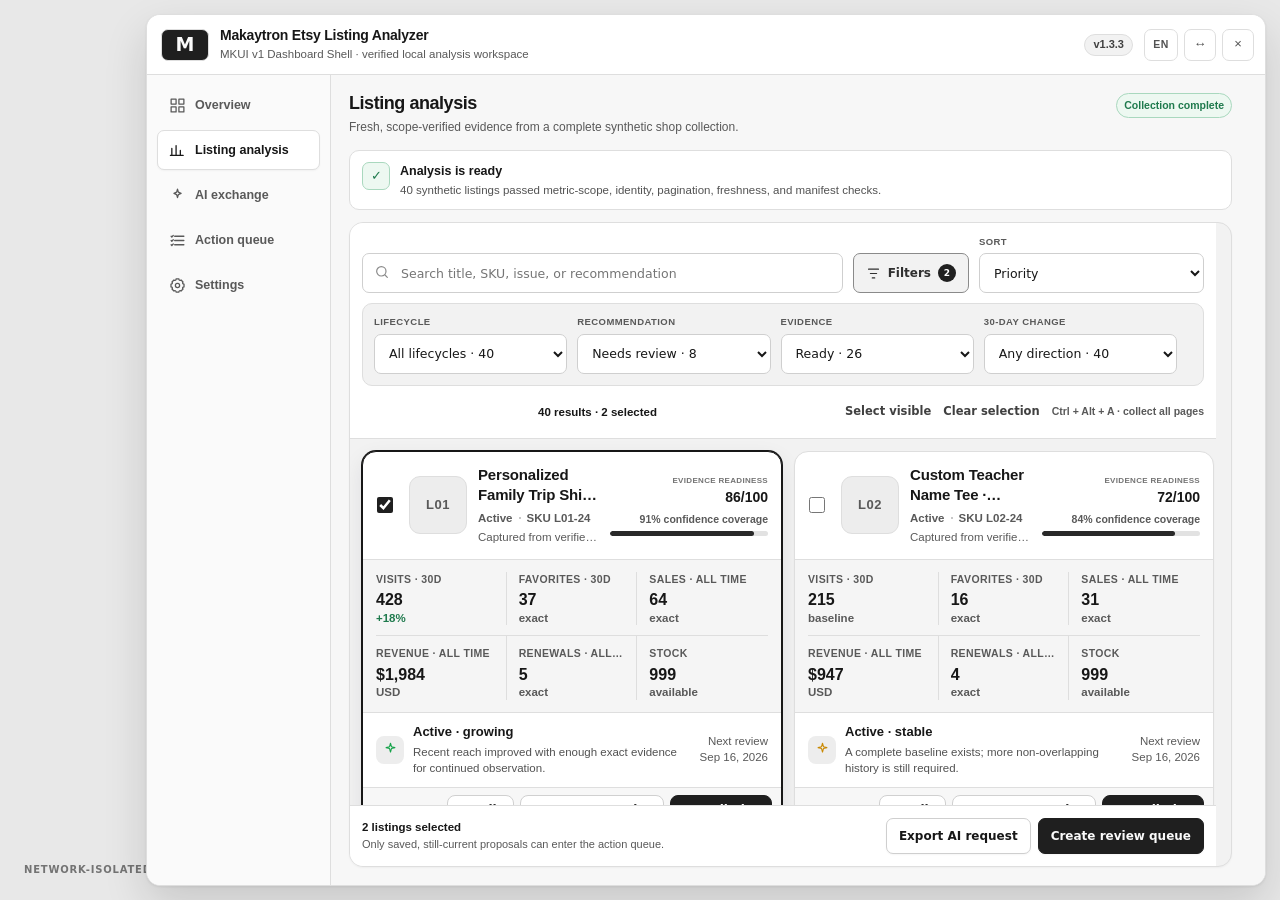
==== commit c47512b1: "Etsy Automation Tools 2.1.5 and Listing Analyzer 1.3.3: scan scope ignores the view - A scan is read" ====
--- a/docs/design/previews/listing-analyzer-mkui-preview.html
+++ b/docs/design/previews/listing-analyzer-mkui-preview.html
@@ -3,7 +3,7 @@
 <head>
 <meta charset="utf-8">
 <meta name="viewport" content="width=device-width,initial-scale=1">
-<title>Listing Analyzer MKUI v1.3.2 Preview</title>
+<title>Listing Analyzer MKUI v1.3.3 Preview</title>
 <style>
   html,body{width:100%;height:100%;margin:0;overflow:hidden;background:#e8e8e8}
   body:before{content:"NETWORK-ISOLATED SYNTHETIC PREVIEW";position:fixed;left:24px;bottom:24px;color:#737373;font:700 10px/1.2 system-ui,sans-serif;letter-spacing:.08em}
@@ -17,7 +17,7 @@
   const style = document.createElement('style');
   style.textContent = "\n        :host{all:initial;--meli-bg:#f7f7f7;--meli-surface:#fff;--meli-fg:#171717;--meli-muted:#f2f2f2;--meli-muted-2:#ededed;--meli-muted-fg:#595959;--meli-border:#dedede;--meli-input:#cfcfcf;--meli-primary:#1f1f1f;--meli-primary-strong:#0f0f0f;--meli-primary-fg:#fafafa;--meli-danger:#b42318;--meli-danger-soft:#fff1f0;--meli-warning:#8a5a00;--meli-warning-soft:#fff9df;--meli-success:#1f7a4d;--success:var(--meli-success);--meli-success-soft:#edf8f1;--meli-radius-sm:7px;--meli-radius-md:10px;--meli-radius-lg:14px;--meli-radius-xl:18px;--meli-radius-pill:999px;--meli-shadow-card:0 1px 2px rgba(0,0,0,.04);--meli-shadow:0 1px 3px rgba(0,0,0,.08),0 18px 44px rgba(0,0,0,.14);--meli-shadow-modal:0 25px 50px -12px rgba(0,0,0,.26);--meli-focus:0 0 0 3px rgba(23,23,23,.14);font-family:Inter,ui-sans-serif,-apple-system,BlinkMacSystemFont,\"Segoe UI\",sans-serif;color:var(--meli-fg);font-variant-numeric:tabular-nums}\n        *,*:before,*:after{box-sizing:border-box}button,input,textarea,select{font:inherit}.meli-svg{width:17px;height:17px;display:block;flex:0 0 auto;fill:none;stroke:currentColor;stroke-width:1.8;stroke-linecap:round;stroke-linejoin:round}\n        .meli-launcher{position:fixed;right:0;top:148px;z-index:2147483645;width:62px;height:52px;padding:0;border:1px solid #d7d7d7;border-right:0;border-radius:10px 0 0 10px;background:#fff;color:#171717;box-shadow:0 10px 26px rgba(0,0,0,.17);cursor:pointer;display:flex;align-items:center;justify-content:center}.meli-launcher[hidden]{display:none}.meli-launcher-logo{display:block;width:43px;height:auto;object-fit:contain}.meli-badge{position:absolute;right:4px;top:4px;min-width:17px;height:17px;padding:0 4px;border-radius:999px;background:var(--meli-danger);color:#fff;font:750 9px/17px Inter,system-ui,sans-serif;text-align:center}\n        .meli-panel{position:fixed;z-index:2147483645;top:12px;right:12px;bottom:12px;width:min(620px,calc(100vw - 24px));display:grid;grid-template-columns:60px minmax(0,1fr);grid-template-rows:60px minmax(0,1fr);overflow:hidden;border:1px solid var(--meli-border);border-radius:var(--meli-radius-lg);background:var(--meli-surface);box-shadow:var(--meli-shadow);font-size:12.5px;line-height:1.45;transition:width .2s ease,grid-template-columns .2s ease}.meli-panel[hidden]{display:none}.meli-panel.is-wide{width:min(1120px,calc(100vw - 24px));grid-template-columns:184px minmax(0,1fr)}\n        .meli-head{grid-column:1/-1;min-width:0;padding:9px 11px 9px 14px;display:flex;align-items:center;gap:11px;border-bottom:1px solid var(--meli-border);background:#fff}.meli-logo{width:48px;height:32px;display:flex;align-items:center;justify-content:center;flex:0 0 auto}.meli-logo-link{border-radius:var(--meli-radius-sm);text-decoration:none}.meli-logo-link:focus-visible{outline:0;box-shadow:var(--meli-focus)}.meli-brand-logo{display:block;width:43px;height:auto;object-fit:contain}.meli-brand{min-width:0;flex:1}.meli-title{margin:0;font-size:14px;font-weight:730;letter-spacing:-.015em;line-height:1.2}.meli-subtitle{margin-top:3px;color:var(--meli-muted-fg);font-size:11px;line-height:1.25;white-space:nowrap;overflow:hidden;text-overflow:ellipsis}.meli-version{height:22px;padding:0 8px;display:inline-flex;align-items:center;border:1px solid var(--meli-border);border-radius:var(--meli-radius-pill);background:var(--meli-muted);color:#525252;font-size:10px;font-weight:700}.meli-head-actions{display:flex;align-items:center;gap:6px;flex:0 0 auto}.meli-icon,.meli-lang{width:32px;min-width:32px;height:32px;padding:0;border:1px solid var(--meli-border);border-radius:var(--meli-radius-sm);background:var(--meli-surface);color:#525252;cursor:pointer;display:inline-flex;align-items:center;justify-content:center}.meli-lang{width:auto;min-width:34px;padding:0 7px;font-size:10.5px;font-weight:750;letter-spacing:.04em}.meli-icon:hover,.meli-lang:hover{background:var(--meli-muted);color:#171717}\n        .meli-nav{grid-column:1;grid-row:2;padding:10px 7px;display:flex;flex-direction:column;gap:5px;border-right:1px solid var(--meli-border);background:#fafafa;overflow:auto}.meli-nav-btn{width:100%;min-height:40px;padding:0;display:flex;align-items:center;justify-content:center;gap:9px;border:1px solid transparent;border-radius:var(--meli-radius-sm);background:transparent;color:#737373;font-size:12px;font-weight:650;cursor:pointer}.meli-nav-btn:hover{background:#fff;color:#171717}.meli-nav-btn.is-active{border-color:#dedede;background:#fff;color:#171717;box-shadow:0 1px 2px rgba(0,0,0,.04)}.meli-nav-label{display:none;min-width:0;overflow:hidden;text-overflow:ellipsis;white-space:nowrap}.meli-panel.is-wide .meli-nav{padding:10px}.meli-panel.is-wide .meli-nav-btn{padding:0 11px;justify-content:flex-start}.meli-panel.is-wide .meli-nav-label{display:block}\n        .meli-main{grid-column:2;grid-row:2;min-width:0;overflow:auto;overscroll-behavior:contain;padding:18px;background:var(--meli-bg)}.meli-view{min-width:0;max-width:100%;animation:meli-view-in .16s ease}.meli-view-head{margin-bottom:14px;display:flex;align-items:flex-start;justify-content:space-between;gap:12px}.meli-view-title{margin:0;font-size:18px;font-weight:740;letter-spacing:-.025em;line-height:1.2}.meli-view-copy{margin:4px 0 0;color:#737373;font-size:11.5px;line-height:1.45}.meli-card{overflow:hidden;border:1px solid var(--meli-border);border-radius:var(--meli-radius-md);background:var(--meli-surface);box-shadow:var(--meli-shadow-card)}.meli-card+.meli-card{margin-top:12px}.meli-card-head{min-height:43px;padding:9px 11px;display:flex;align-items:center;justify-content:space-between;gap:10px;border-bottom:1px solid var(--meli-border);background:#fafafa}.meli-card-head strong{font-size:12.5px}.meli-card-body{padding:12px}\n        .meli-status{margin-bottom:12px;padding:11px 12px;display:flex;align-items:flex-start;gap:10px;border:1px solid var(--meli-border);border-radius:var(--meli-radius-md);background:var(--meli-surface)}.meli-status-mark{width:28px;height:28px;display:grid;place-items:center;flex:0 0 auto;border:1px solid var(--meli-border);border-radius:7px;background:var(--meli-muted);color:#525252}.meli-status[data-tone=\"ready\"] .meli-status-mark{border-color:#c9dfd1;background:var(--meli-success-soft);color:var(--meli-success)}.meli-status[data-tone=\"scanning\"] .meli-status-mark{border-color:#eed69a;background:var(--meli-warning-soft);color:var(--meli-warning)}.meli-status[data-tone=\"blocked\"] .meli-status-mark,.meli-status[data-tone=\"error\"] .meli-status-mark{border-color:#f1c0c0;background:var(--meli-danger-soft);color:var(--meli-danger)}.meli-status strong{display:block;font-size:12.5px;font-weight:720}.meli-status span{display:block;margin-top:2px;color:#525252;font-size:11.5px;line-height:1.42;overflow-wrap:anywhere}\n        .meli-grid{display:grid;grid-template-columns:repeat(3,minmax(0,1fr));gap:9px}.meli-panel.is-wide .meli-grid{grid-template-columns:repeat(6,minmax(0,1fr))}.meli-stat{min-width:0;padding:11px;border:1px solid var(--meli-border);border-radius:var(--meli-radius-md);background:var(--meli-surface)}.meli-stat span{display:block;margin-bottom:5px;color:#8a8a8a;font-size:9.5px;font-weight:700;letter-spacing:.07em;text-transform:uppercase}.meli-stat strong{display:block;overflow:hidden;font-size:16px;font-weight:740;line-height:1.25;text-overflow:ellipsis;white-space:nowrap}.meli-stat[data-tone=\"warning\"] strong{color:var(--meli-warning)}.meli-stat[data-tone=\"danger\"] strong{color:var(--meli-danger)}\n        .meli-actions{display:flex;flex-wrap:wrap;gap:8px;margin-top:10px}.meli-btn{min-height:36px;padding:0 12px;display:inline-flex;align-items:center;justify-content:center;gap:7px;border:1px solid var(--meli-input);border-radius:var(--meli-radius-sm);background:var(--meli-surface);color:#171717;box-shadow:var(--meli-shadow-card);font:650 12px/1 Inter,system-ui,sans-serif;cursor:pointer;transition:background .15s,border-color .15s,color .15s;white-space:nowrap}.meli-btn:hover{border-color:#cfcfcf;background:#f7f7f7}.meli-btn.primary{border-color:var(--meli-primary);background:var(--meli-primary);color:var(--meli-primary-fg)}.meli-btn.primary:hover{background:var(--meli-primary-strong)}.meli-btn.danger{color:var(--meli-danger);border-color:#f1c0c0}.meli-btn.danger:hover{background:var(--meli-danger-soft)}.meli-btn:disabled{opacity:.5;cursor:not-allowed}.meli-btn:focus-visible,.meli-icon:focus-visible,.meli-lang:focus-visible,.meli-nav-btn:focus-visible,.meli-input:focus-visible,.meli-select:focus-visible,.meli-textarea:focus-visible{outline:0;box-shadow:var(--meli-focus)}\n        .meli-queue{overflow:hidden;border:1px solid var(--meli-border);border-radius:var(--meli-radius-md);background:var(--meli-surface)}.meli-queue-title{min-height:41px;padding:9px 11px;display:flex;align-items:center;justify-content:space-between;gap:8px;border-bottom:1px solid var(--meli-border);background:#fafafa;font-weight:720}.meli-queue-body{padding:11px}.meli-queue p{margin:0;color:#525252;font-size:11.5px}.meli-note{margin:12px 0 0;padding:10px 11px;border:1px solid #e5c56b;border-radius:var(--meli-radius-md);background:var(--meli-warning-soft);color:#704900;font-size:11px;line-height:1.45}\n        .meli-toolbar{min-height:45px;padding:8px 10px;display:flex;flex-wrap:wrap;gap:8px;align-items:center;border-bottom:1px solid var(--meli-border);background:#fafafa}.meli-toolbar.bottom{border-top:1px solid var(--meli-border);border-bottom:0}.meli-toolbar-meta{margin-left:auto;color:#737373;font-size:11px;font-weight:650}.meli-input,.meli-select,.meli-textarea{width:100%;border:1px solid var(--meli-input);border-radius:var(--meli-radius-sm);outline:0;background:var(--meli-surface);color:#171717;padding:9px 10px;font:12.5px/1.4 Inter,system-ui,sans-serif;transition:border-color .15s,box-shadow .15s}.meli-input,.meli-select{height:40px}.meli-input:focus,.meli-select:focus,.meli-textarea:focus{border-color:#525252;box-shadow:var(--meli-focus)}.meli-toolbar .meli-input{flex:1;min-width:180px;height:34px}.meli-toolbar .meli-select{width:auto;min-width:150px;height:34px;padding-top:0;padding-bottom:0}\n        .meli-analysis-card,.meli-form-card{overflow:hidden;border:1px solid var(--meli-border);border-radius:var(--meli-radius-md);background:var(--meli-surface);box-shadow:var(--meli-shadow-card)}.meli-meta{margin-top:3px;color:#737373;font-size:10.5px;line-height:1.38}.meli-pill{min-width:66px;padding:4px 7px;display:inline-flex;align-items:center;justify-content:center;border:1px solid #dedede;border-radius:var(--meli-radius-pill);background:var(--meli-surface);color:#525252;font-size:10px;font-weight:750;white-space:nowrap}.meli-pill.success{color:var(--meli-success);border-color:#c9dfd1;background:var(--meli-success-soft)}.meli-pill.warning{color:var(--meli-warning);border-color:#eed69a;background:var(--meli-warning-soft)}.meli-pill.danger{color:#991b1b;border-color:#f1c0c0;background:var(--meli-danger-soft)}.meli-mini{min-height:30px;padding:0 8px;display:inline-flex;align-items:center;justify-content:center;border:1px solid var(--meli-border);border-radius:var(--meli-radius-sm);background:var(--meli-surface);color:#404040;font:650 10.5px/1 Inter,system-ui,sans-serif;text-decoration:none;cursor:pointer;white-space:nowrap}.meli-mini:hover{border-color:#cfcfcf;background:#f7f7f7}.meli-check{width:16px;height:16px;accent-color:#1f1f1f}.meli-empty{min-height:120px;padding:24px;display:grid;place-items:center;color:#737373;font-size:12px;text-align:center}\n        .meli-form-grid{padding:13px;display:grid;grid-template-columns:1fr 1fr;gap:12px}.meli-field{min-width:0;display:grid;gap:6px}.meli-field.full{grid-column:1/-1}.meli-field-head{display:flex;align-items:center;justify-content:space-between;gap:10px;color:#404040;font-size:11.5px;font-weight:700}.meli-field-toggle{display:inline-flex;align-items:center;gap:6px;color:#737373;font-size:10.5px;font-weight:650;white-space:nowrap}.meli-field-toggle input{width:15px;height:15px;margin:0;accent-color:#1f1f1f}.meli-field[data-edit-field]{padding:10px;border:1px solid var(--meli-border);border-radius:var(--meli-radius-md);background:var(--meli-bg);transition:opacity .15s,border-color .15s,background .15s}.meli-field[data-edit-field].is-selected{border-color:#b8b8b8;background:#fff;box-shadow:0 0 0 2px rgba(23,23,23,.04)}.meli-field[data-edit-field].is-disabled{opacity:.55}.meli-field small{display:block;color:#737373;font-size:10.5px;line-height:1.4}.meli-textarea{min-height:112px;resize:vertical}.meli-feedback{min-height:20px;margin-top:8px;color:var(--meli-danger);font-size:11.5px;font-weight:650}.meli-history{display:grid;gap:8px}.meli-history-item{border:1px solid var(--meli-border);border-radius:var(--meli-radius-md);padding:10px;background:var(--meli-surface)}.meli-history-metrics{display:flex;flex-wrap:wrap;gap:8px;margin-top:5px;color:#525252;font-size:11.5px}.meli-settings-grid{display:grid;grid-template-columns:repeat(2,minmax(0,1fr));gap:9px}.meli-setting{padding:11px;border:1px solid var(--meli-border);border-radius:var(--meli-radius-md);background:var(--meli-surface)}.meli-setting span{display:block;color:#737373;font-size:10.5px;line-height:1.35}.meli-setting strong{display:block;margin-top:5px;font-size:16px}.meli-ai-layout{display:grid;gap:12px}.meli-ai-layout .meli-textarea{min-height:320px;font-family:ui-monospace,SFMono-Regular,Consolas,monospace;font-size:11px}\n        .meli-health-trigger{border:1px solid #dedede;font-family:inherit;cursor:pointer}.meli-health-trigger:focus-visible{outline:0;box-shadow:var(--meli-focus)}.meli-health-diagnosis{max-width:220px;margin-top:6px;overflow:hidden;color:#303030;font-size:11.5px;font-weight:700;text-overflow:ellipsis;white-space:nowrap}.meli-health-context{margin-bottom:12px;padding:11px 12px;border:1px solid var(--meli-border);border-radius:9px;background:#fff}.meli-health-context>div:first-child{display:flex;align-items:center;gap:8px}.meli-health-detail{display:grid;gap:10px}.meli-health-summary,.meli-detail-card{padding:13px;border:1px solid var(--meli-border);border-radius:9px;background:#fff}.meli-health-summary>div:first-child{display:flex;align-items:center;justify-content:space-between;gap:10px}.meli-health-summary h3,.meli-detail-card h3{margin:8px 0 0;font-size:13px}.meli-detail-card h3{margin:0 0 9px}.meli-health-cap{margin-top:9px;padding:8px;border-radius:7px;background:var(--meli-warning-soft);color:var(--meli-warning);font-size:10.5px;font-weight:650}.meli-evidence,.meli-safeguards{margin:0;padding-left:18px;color:#404040;font-size:11.5px;line-height:1.55}.meli-safeguards{padding:0;display:grid;gap:6px;list-style:none}.meli-safeguards li{display:flex;align-items:flex-start;gap:7px;color:#737373}.meli-safeguards li[data-passed=\"true\"]{color:#276749}.meli-safeguards span{width:14px;flex:0 0 auto;font-weight:800}.meli-confidence-list{display:grid;gap:8px}.meli-confidence-row{display:grid;grid-template-columns:128px 1fr 32px;align-items:center;gap:8px;color:#525252;font-size:10.5px}.meli-confidence-row>div{height:5px;overflow:hidden;border-radius:999px;background:#ededed}.meli-confidence-row i{height:100%;display:block;border-radius:inherit;background:#525252}.meli-confidence-row b{text-align:right;font-size:10.5px}\n        .meli-analysis-card{display:flex;min-height:0;flex-direction:column;border-radius:var(--meli-radius-lg);background:var(--meli-muted);box-shadow:var(--meli-shadow-card)}.meli-analysis-controls{padding:12px;display:grid;grid-template-columns:minmax(220px,1fr) minmax(170px,220px);gap:10px;border-bottom:1px solid var(--meli-border);background:#fff}.meli-analysis-search{position:relative}.meli-analysis-search>.meli-svg{position:absolute;left:12px;top:11px;z-index:1;width:16px;height:16px;color:#8a8a8a}.meli-analysis-search .meli-input{padding-left:38px}.meli-selection-tools{grid-column:1/-1;display:flex;align-items:center;gap:12px}.meli-selection-tools .meli-toolbar-meta{margin-right:auto}.meli-text-btn{min-height:28px;padding:0;border:0;background:transparent;color:#525252;font:700 10.5px/1 Inter,system-ui,sans-serif;cursor:pointer}.meli-text-btn:hover{color:#171717;text-decoration:underline}.meli-listing-list{min-height:160px;max-height:calc(100dvh - 272px);padding:12px;display:grid;grid-template-columns:1fr;align-content:start;gap:12px;overflow:auto;overscroll-behavior:contain}.meli-panel.is-wide .meli-listing-list{grid-template-columns:repeat(2,minmax(420px,1fr))}.meli-listing-card{min-width:0;overflow:hidden;border:1px solid var(--meli-border);border-radius:var(--meli-radius-lg);background:var(--meli-surface);box-shadow:var(--meli-shadow-card);transition:border-color .16s,box-shadow .16s,transform .16s}.meli-listing-card:hover{border-color:#c9c9c6;box-shadow:0 8px 22px rgba(15,23,42,.08);transform:translateY(-1px)}.meli-listing-card.is-selected{border-color:#171717;box-shadow:0 0 0 1px #171717,0 8px 22px rgba(15,23,42,.09)}.meli-listing-card-head{min-height:82px;padding:13px;display:grid;grid-template-columns:22px 58px minmax(0,1fr) auto;align-items:center;gap:11px}.meli-card-select{width:18px;height:18px;display:grid;place-items:center}.meli-card-select .meli-check{margin:0}.meli-card-thumb{width:58px;height:58px;display:grid;place-items:center;object-fit:cover;border:1px solid #e8e8e5;border-radius:11px;background:#efefec;color:#8a8a8a}.meli-card-thumb.is-empty .meli-svg{width:20px;height:20px}.meli-card-identity{min-width:0}.meli-card-identity h3{margin:0;display:-webkit-box;overflow:hidden;color:#171717;font-size:13.5px;font-weight:760;letter-spacing:-.012em;line-height:1.32;-webkit-box-orient:vertical;-webkit-line-clamp:2}.meli-card-meta{margin-top:5px;display:flex;align-items:center;gap:6px;color:#8a8a8a;font-size:9.5px;font-weight:650}.meli-card-meta i{width:2px;height:2px;border-radius:50%;background:#b5b5b5}.meli-card-status{margin-top:3px;overflow:hidden;color:#737373;font-size:9.5px;text-overflow:ellipsis;white-space:nowrap}.meli-card-health{min-width:158px;display:grid;justify-items:end;gap:4px}.meli-score-copy{display:grid;justify-items:end;gap:1px}.meli-score-copy span{color:#737373;font-size:8px;font-weight:760;letter-spacing:.04em;text-transform:uppercase}.meli-score-copy strong{color:#171717;font-size:14px}.meli-card-confidence{color:#737373;font-size:8.5px;font-weight:680}.meli-confidence-track{width:100%;height:3px;overflow:hidden;border-radius:99px;background:#ececea}.meli-confidence-track i{height:100%;display:block;border-radius:inherit;background:#292929}.meli-metrics-strip{padding:9px 13px;display:grid;grid-template-columns:repeat(6,minmax(0,1fr));gap:0;border-top:1px solid #ededeb;border-bottom:1px solid #ededeb;background:#fafaf9}.meli-metric{min-width:0;padding:0 8px;border-right:1px solid #e8e8e5}.meli-metric:first-child{padding-left:0}.meli-metric:last-child{padding-right:0;border-right:0}.meli-metric>span{display:block;overflow:hidden;color:#8a8a8a;font-size:8.5px;font-weight:760;letter-spacing:.055em;text-overflow:ellipsis;text-transform:uppercase;white-space:nowrap}.meli-metric>div{margin-top:3px;display:flex;align-items:baseline;gap:5px}.meli-metric strong{overflow:hidden;color:#171717;font-size:13px;font-weight:780;text-overflow:ellipsis;white-space:nowrap}.meli-metric small{color:#9a9a9a;font-size:8.5px;font-weight:700}.meli-metric small.up{color:#276749}.meli-metric small.down{color:#b45309}.meli-card-insight{min-height:58px;padding:10px 13px;display:grid;grid-template-columns:28px minmax(0,1fr) auto;align-items:center;gap:9px}.meli-insight-icon{width:28px;height:28px;display:grid;place-items:center;border-radius:8px;background:#f1f1ef;color:#525252}.meli-insight-icon .meli-svg{width:15px;height:15px}.meli-card-insight b{display:block;font-size:11.5px}.meli-card-insight p{margin:2px 0 0;display:-webkit-box;overflow:hidden;color:#737373;font-size:9.5px;line-height:1.35;-webkit-box-orient:vertical;-webkit-line-clamp:2}.meli-card-insight>span{max-width:118px;color:#8a8a8a;font-size:9px;line-height:1.35;text-align:right}.meli-listing-card-foot{min-height:43px;padding:7px 9px;display:flex;justify-content:flex-end;gap:6px;border-top:1px solid #ededeb;background:#fcfcfb}.meli-card-action{min-height:30px;padding:0 9px;display:inline-flex;align-items:center;justify-content:center;gap:6px;border:1px solid #e1e1df;border-radius:8px;background:#fff;color:#404040;font:700 10px/1 Inter,system-ui,sans-serif;text-decoration:none;cursor:pointer}.meli-card-action .meli-svg{width:14px;height:14px}.meli-card-action:hover{border-color:#bdbdb9;background:#f5f5f3}.meli-card-action.primary{border-color:#1f1f1f;background:#1f1f1f;color:#fff}.meli-card-action.primary:hover{background:#333}.meli-bulk-bar{min-height:61px;padding:10px 12px;display:flex;align-items:center;justify-content:space-between;gap:12px;border-top:1px solid var(--meli-border);background:#fff}.meli-bulk-bar[hidden]{display:none!important}.meli-bulk-bar>div:first-child{min-width:0}.meli-bulk-bar b{display:block;font-size:11.5px}.meli-bulk-bar span{display:block;margin-top:2px;overflow:hidden;color:#8a8a8a;font-size:9.5px;text-overflow:ellipsis;white-space:nowrap}.meli-bulk-bar>div:last-child{display:flex;gap:7px}\n        .meli-overlay{position:fixed;inset:0;z-index:2147483646;padding:6vh 18px 24px;display:flex;align-items:flex-start;justify-content:center;overflow-y:auto;background:rgba(0,0,0,.30);font-family:Inter,system-ui,-apple-system,BlinkMacSystemFont,\"Segoe UI\",sans-serif;color:#171717}.meli-modal{width:min(820px,calc(100vw - 32px));max-height:88vh;display:flex;flex-direction:column;overflow:hidden;border:1px solid var(--meli-border);border-radius:var(--meli-radius-lg);background:var(--meli-surface);box-shadow:var(--meli-shadow-modal)}.meli-modal.small{width:min(820px,calc(100vw - 32px))}.meli-modal-head{min-height:64px;padding:12px 16px;display:flex;align-items:center;justify-content:space-between;gap:12px;border-bottom:1px solid var(--meli-border);background:#fff}.meli-modal-brand{min-width:0;display:flex;align-items:center;gap:10px}.meli-modal-logo{width:48px;height:32px;display:flex;align-items:center;justify-content:center;flex:0 0 auto}.meli-modal-title{margin:0;font-size:15px;font-weight:720;letter-spacing:-.015em;line-height:1.25}.meli-modal-subtitle{margin-top:3px;color:#737373;font-size:11.5px}.meli-modal-body{padding:18px;overflow:auto;background:#f7f7f7}.meli-modal-foot{padding:12px 16px;display:flex;align-items:center;justify-content:flex-end;gap:8px;border-top:1px solid var(--meli-border);background:#fafafa}\n        .meli-toast-root{position:fixed;top:16px;left:50%;z-index:2147483647;transform:translateX(-50%);width:min(360px,calc(100vw - 32px));display:grid;gap:8px;pointer-events:none;font:600 14px/1.4 Inter,system-ui,-apple-system,BlinkMacSystemFont,\"Segoe UI\",sans-serif}.meli-toast{--meli-toast:#343a4a;min-height:44px;padding:10px 10px 10px 13px;border-radius:10px;display:flex;align-items:center;gap:10px;color:#fff;background:var(--meli-toast);box-shadow:0 8px 24px rgba(24,28,45,.18);opacity:0;transform:translateY(8px);transition:opacity .18s ease,transform .18s ease;pointer-events:auto}.meli-toast.is-visible{opacity:1;transform:none}.meli-toast[data-tone=\"success\"]{--meli-toast:#178847}.meli-toast[data-tone=\"error\"]{--meli-toast:#c23b3b}.meli-toast[data-tone=\"warning\"]{--meli-toast:#a85710}.meli-toast-mark{width:20px;height:20px;border:2px solid currentColor;border-radius:50%;display:grid;place-items:center;flex:0 0 auto;font-size:11px;line-height:1}.meli-toast-copy{min-width:0;flex:1;overflow-wrap:anywhere}.meli-toast-close{width:28px;height:28px;padding:0;border:0;border-radius:7px;display:grid;place-items:center;color:inherit;background:transparent;cursor:pointer;opacity:.72}.meli-toast-close:hover{opacity:1;background:rgba(255,255,255,.14)}\n        @keyframes meli-view-in{from{opacity:.5;transform:translateY(3px)}to{opacity:1;transform:none}}\n        @media(max-width:760px){.meli-panel,.meli-panel.is-wide{top:8px;right:8px;bottom:8px;left:8px;width:auto;grid-template-columns:52px minmax(0,1fr)}.meli-head{padding-left:9px}.meli-main{padding:12px}.meli-launcher{top:auto;bottom:86px}.meli-grid,.meli-panel.is-wide .meli-grid{grid-template-columns:repeat(2,minmax(0,1fr))}.meli-panel.is-wide .meli-nav{padding:10px 7px}.meli-panel.is-wide .meli-nav-btn{padding:0;justify-content:center}.meli-panel.is-wide .meli-nav-label{display:none}.meli-overlay{padding:10px}.meli-modal,.meli-modal.small{width:100%;max-height:calc(100dvh - 20px)}.meli-modal-body{padding:12px}.meli-form-grid,.meli-settings-grid{grid-template-columns:1fr}.meli-field.full{grid-column:auto}.meli-toolbar .meli-input,.meli-toolbar .meli-select{width:100%;min-width:0;height:44px;font-size:16px}.meli-modal-foot{flex-wrap:wrap}.meli-modal-foot>.meli-btn{flex:1}.meli-toast-root{top:12px}}\n        @media(max-width:480px){.meli-panel,.meli-panel.is-wide{top:4px;right:4px;bottom:4px;left:4px;width:auto;grid-template-columns:48px minmax(0,1fr)}.meli-head{padding:8px;gap:6px}.meli-logo{width:40px}.meli-brand-logo{width:37px}.meli-title{font-size:12.5px}.meli-subtitle{display:none}.meli-head-actions{gap:4px}.meli-icon,.meli-lang{width:29px;min-width:29px;height:29px}.meli-main{padding:10px}.meli-nav{padding:8px 5px}.meli-nav-btn{min-height:38px}.meli-grid,.meli-panel.is-wide .meli-grid{grid-template-columns:1fr 1fr;gap:7px}.meli-stat{padding:9px}.meli-view-title{font-size:16px}.meli-toolbar{padding:8px}.meli-field-toggle{white-space:normal;text-align:right}.meli-modal-head{padding:10px 12px}.meli-modal-title{font-size:14px}.meli-modal-subtitle{font-size:10.5px}.meli-modal-body{padding:10px}.meli-modal-foot{padding:10px}.meli-toast-root{top:8px;width:calc(100vw - 20px)}}\n        @media(max-width:1100px){.meli-panel.is-wide .meli-listing-list{grid-template-columns:1fr}}\n        @media(max-width:760px){.meli-analysis-controls{grid-template-columns:1fr}.meli-selection-tools{grid-column:auto;flex-wrap:wrap}.meli-listing-list,.meli-panel.is-wide .meli-listing-list{max-height:calc(100dvh - 280px);padding:9px;grid-template-columns:1fr}.meli-listing-card-head{grid-template-columns:22px 52px minmax(0,1fr);padding:11px;gap:9px}.meli-card-thumb{width:52px;height:52px}.meli-card-health{grid-column:2/-1;width:100%;padding-top:7px;display:grid;grid-template-columns:auto 1fr;align-items:center;justify-items:start}.meli-score-copy,.meli-card-confidence{justify-self:end}.meli-card-confidence,.meli-confidence-track{grid-column:1/-1}.meli-confidence-track{min-width:70px}.meli-metrics-strip{grid-template-columns:repeat(3,minmax(0,1fr));gap:8px 0}.meli-metric:nth-child(3){border-right:0}.meli-metric:nth-child(n+4){padding-top:7px;border-top:1px solid #e8e8e5}.meli-card-insight{grid-template-columns:28px minmax(0,1fr)}.meli-card-insight>span{grid-column:2;max-width:none;text-align:left}.meli-bulk-bar{align-items:stretch;flex-direction:column}.meli-bulk-bar>div:last-child{display:grid;grid-template-columns:1fr 1fr}.meli-card-action{flex:1}.meli-card-action span{display:block}.meli-confidence-row{grid-template-columns:106px 1fr 30px}}\n        @media(max-width:480px){.meli-analysis-controls{padding:9px}.meli-listing-list{padding:7px}.meli-listing-card{border-radius:11px}.meli-card-insight p{font-size:9px}.meli-listing-card-foot{display:grid;grid-template-columns:1fr 1fr}.meli-card-action:first-child{grid-column:1/-1}.meli-bulk-bar>div:last-child{grid-template-columns:1fr}.meli-bulk-bar .meli-btn{width:100%}}\n        /* MKUI v1 canonical Dashboard Shell compatibility layer. */\n        :host{--meli-bg:#f7f7f7;--meli-surface:#fff;--meli-muted:#f2f2f2;--meli-muted-2:#ededed;--meli-muted-fg:#595959;--meli-border:#dedede;--meli-input:#cfcfcf;--meli-warning-soft:#fff9df;--meli-success-soft:#edf8f1;--meli-danger-soft:#fff1f0;--meli-shadow-card:0 1px 2px rgba(0,0,0,.04);--meli-shadow:0 1px 3px rgba(0,0,0,.08),0 18px 44px rgba(0,0,0,.14);--meli-shadow-modal:0 25px 50px -12px rgba(0,0,0,.26);--meli-focus:0 0 0 3px rgba(23,23,23,.14)}\n        .meli-panel{font-size:13px}.meli-subtitle{font-size:11.5px}.meli-version{color:#404040;font-size:11px}.meli-nav{background:#fafafa}.meli-nav-btn{color:#595959;font-size:12.5px}.meli-main{background:var(--meli-bg)}.meli-view-copy{color:#595959;font-size:12px}.meli-stat span{color:#595959;font-size:10px}.meli-stat strong,.meli-stat[data-tone=\"warning\"] strong,.meli-stat[data-tone=\"danger\"] strong{color:#171717;font-size:18px}.meli-toolbar-meta,.meli-text-btn{color:#404040;font-size:11.5px}.meli-meta{color:#595959;font-size:11px}.meli-pill{border-color:#bdbdbd;background:#fff;color:#303030;font-size:10.5px}.meli-pill.success{border-color:#a9d8be;background:#edf8f1;color:#1f7a4d}.meli-pill.balanced{border-color:#b9cdf8;background:#eff6ff;color:#1d4ed8}.meli-pill.warning{border-color:#e5c56b;background:#fff9df;color:#8a5a00}.meli-pill.danger{border-color:#efb4ae;background:#fff1f0;color:#b42318}.meli-note{border-color:#e5c56b;background:var(--meli-warning-soft);color:#704900}.meli-status[data-tone=\"ready\"] .meli-status-mark{border-color:#a9d8be;background:var(--meli-success-soft);color:var(--meli-success)}.meli-status[data-tone=\"scanning\"] .meli-status-mark{border-color:#e5c56b;background:var(--meli-warning-soft);color:var(--meli-warning)}.meli-status[data-tone=\"blocked\"] .meli-status-mark,.meli-status[data-tone=\"error\"] .meli-status-mark{border-color:#efb4ae;background:var(--meli-danger-soft);color:var(--meli-danger)}.meli-health-diagnosis{font-size:12px}.meli-health-cap{border:1px solid #e5c56b;background:var(--meli-warning-soft);color:var(--meli-warning)}.meli-safeguards li[data-passed=\"true\"]{color:var(--meli-success)}.meli-confidence-row,.meli-confidence-row b{font-size:11.5px}.meli-confidence-row{grid-template-columns:132px 1fr 38px}\n        .meli-analysis-card{background:var(--meli-muted);box-shadow:var(--meli-shadow-card)}.meli-listing-card{border-color:var(--meli-border);box-shadow:var(--meli-shadow-card)}.meli-listing-card:hover{border-color:#bdbdbd;box-shadow:0 8px 22px rgba(0,0,0,.09)}.meli-card-thumb{border-color:#dedede;background:#ededed;color:#595959}.meli-card-identity h3{font-size:15px}.meli-card-meta,.meli-card-status{color:#595959;font-size:11.5px}.meli-card-health>b{color:#303030;font-size:11.5px}.meli-card-confidence{color:#595959;font-size:10.5px}.meli-confidence-track{height:5px;background:#e2e2e2}.meli-metrics-strip{padding:12px 13px;grid-template-columns:repeat(3,minmax(0,1fr));border-color:#dedede;background:#f5f5f5}.meli-metric{padding:0 12px;border-color:#dedede}.meli-metric:nth-child(3){padding-right:0;border-right:0}.meli-metric:nth-child(4){padding-left:0}.meli-metric:nth-child(n+4){margin-top:10px;padding-top:10px;border-top:1px solid #dedede}.meli-metric>span{color:#595959;font-size:10.5px;letter-spacing:.035em}.meli-metric>div{margin-top:4px;display:grid;align-items:start;gap:2px}.meli-metric strong{overflow:visible;font-size:16px;line-height:1.15;text-overflow:clip}.meli-metric small{display:block;min-height:13px;color:#595959;font-size:11.5px;font-weight:750;line-height:1.2}.meli-metric small.up{color:#1f7a4d}.meli-metric small.down{color:#b42318}.meli-insight-icon{background:#ededed}.meli-insight-icon[data-lifecycle=\"ACTIVE_GROWING\"]{color:#16a34a}.meli-insight-icon[data-lifecycle=\"PROTECTED\"]{color:#166534}.meli-insight-icon[data-lifecycle=\"ACTIVE_STABLE\"]{color:#1d4ed8}.meli-insight-icon[data-lifecycle=\"EXPERIMENT_RUNNING\"]{color:#7c3aed}.meli-insight-icon[data-lifecycle=\"BASELINE\"],.meli-insight-icon[data-lifecycle=\"LEARNING\"]{color:#ca8a04}.meli-insight-icon[data-lifecycle=\"DORMANT\"]{color:#d97706}.meli-insight-icon[data-lifecycle=\"ACTIVE_DECLINING\"]{color:#dc2626}.meli-insight-icon[data-lifecycle=\"DEACTIVATION_REVIEW\"]{color:#991b1b}.meli-card-insight b{font-size:13px}.meli-card-insight p{color:#525252;font-size:11.5px;line-height:1.45}.meli-card-insight>span{color:#595959;font-size:11.5px}.meli-listing-card-foot{border-color:#dedede;background:#f7f7f7}.meli-card-action{border-color:#d0d0d0;color:#303030;font-size:12px}.meli-card-action:hover{border-color:#999;background:#f2f2f2}.meli-bulk-bar span{color:#595959;font-size:11px}.meli-main,.meli-listing-list{scrollbar-gutter:stable;scrollbar-width:auto;scrollbar-color:#686868 #e7e7e7}.meli-main::-webkit-scrollbar,.meli-listing-list::-webkit-scrollbar{width:10px;height:10px}.meli-main::-webkit-scrollbar-track,.meli-listing-list::-webkit-scrollbar-track{border-left:1px solid #d5d5d5;background:#e7e7e7}.meli-main::-webkit-scrollbar-thumb,.meli-listing-list::-webkit-scrollbar-thumb{min-height:48px;border:2px solid #e7e7e7;border-radius:999px;background:#686868}.meli-main::-webkit-scrollbar-thumb:hover,.meli-listing-list::-webkit-scrollbar-thumb:hover{background:#303030}\n        .meli-collection-card{margin-top:12px;padding:13px;border:1px solid #d6d6d6;border-radius:10px;background:#fff}.meli-collection-head{display:flex;align-items:flex-start;justify-content:space-between;gap:12px}.meli-collection-head>div{display:grid;gap:2px}.meli-collection-head span{color:#595959;font-size:10px;font-weight:760;letter-spacing:.055em;text-transform:uppercase}.meli-collection-head strong{font-size:13px}.meli-collection-head>b{font-size:13px}.meli-collection-track{height:7px;margin-top:10px;overflow:hidden;border-radius:99px;background:#e4e4e4}.meli-collection-track i{height:100%;display:block;border-radius:inherit;background:#202020;transition:width .18s ease}.meli-collection-meta{margin-top:10px;display:flex;gap:22px}.meli-collection-meta span{display:flex;align-items:center;gap:6px;color:#595959;font-size:11px}.meli-collection-meta b{color:#171717}.meli-shortcut-hint{align-self:center;color:#595959;font-size:10.5px;font-weight:650}\n        .meli-main{overflow-y:scroll}.meli-main[data-view-panel=\"analysis\"]{overflow:hidden}.meli-main[data-view-panel=\"analysis\"]>.meli-view{height:100%;min-height:0;display:flex;flex-direction:column}.meli-main[data-view-panel=\"analysis\"] .meli-view-head{flex:0 0 auto}.meli-main[data-view-panel=\"analysis\"] .meli-analysis-card{min-height:0;flex:1}.meli-analysis-controls{grid-template-columns:minmax(240px,1fr) auto minmax(185px,225px);align-items:end}.meli-filter-toggle{height:40px;padding:0 12px;display:inline-flex;align-items:center;gap:7px;border:1px solid var(--meli-input);border-radius:var(--meli-radius-sm);background:var(--meli-surface);color:#303030;font:720 12px/1 Inter,system-ui,sans-serif;cursor:pointer}.meli-filter-toggle:hover,.meli-filter-toggle[aria-expanded=\"true\"]{border-color:#8a8a8a;background:#f2f2f2}.meli-filter-toggle .meli-svg{width:15px;height:15px}.meli-filter-toggle b{min-width:18px;height:18px;padding:0 5px;border-radius:99px;background:#202020;color:#fff;font:750 9px/18px Inter,system-ui,sans-serif;text-align:center}.meli-sort-control{min-width:0;display:grid;gap:4px}.meli-sort-control>span,.meli-filter-drawer label>span{color:#595959;font-size:9.5px;font-weight:760;letter-spacing:.045em;text-transform:uppercase}.meli-filter-drawer{grid-column:1/-1;padding:11px;max-height:230px;display:grid;grid-template-columns:repeat(4,minmax(140px,1fr));align-items:end;gap:10px;border:1px solid var(--meli-border);border-radius:var(--meli-radius-md);background:var(--meli-muted);overflow-y:auto}.meli-filter-drawer[hidden]{display:none!important}.meli-filter-drawer label{min-width:0;display:grid;gap:5px}.meli-filter-drawer .meli-btn{height:40px}.meli-selection-tools{grid-column:1/-1;padding-top:2px;flex-wrap:wrap}.meli-selection-tools .meli-toolbar-meta{margin-right:0}.meli-selection-tools [data-results-count]{margin-right:auto;color:#171717}.meli-hidden-selected{color:#595959;font-size:10.5px;font-weight:650}.meli-listing-list{height:auto;min-height:0;max-height:none;flex:1;grid-auto-rows:max-content;overflow-x:hidden;overflow-y:scroll}.meli-listing-list:focus-visible,.meli-modal-body:focus-visible{outline:2px solid #525252;outline-offset:-3px}.meli-empty,.meli-load-more{grid-column:1/-1}.meli-empty{gap:10px}.meli-load-more{padding:12px;display:flex;align-items:center;justify-content:center;gap:12px;border:1px solid #d7d7d7;border-radius:10px;background:#fff;color:#595959;font-size:11px;font-weight:650}\n        .meli-analysis-gate{min-height:0;flex:1;display:grid;place-items:center;padding:36px;border:1px solid var(--meli-border);border-radius:var(--meli-radius-lg);background:var(--meli-surface);text-align:center;box-shadow:var(--meli-shadow-card)}.meli-analysis-gate-inner{width:min(100%,520px);display:grid;justify-items:center}.meli-analysis-gate-icon{width:58px;height:58px;display:grid;place-items:center;border:1px solid var(--meli-border);border-radius:var(--meli-radius-xl);background:var(--meli-muted);color:#303030}.meli-analysis-gate-icon .meli-svg{width:25px;height:25px}.meli-analysis-gate h3{margin:20px 0 0;color:#171717;font-size:24px;font-weight:780;letter-spacing:-.025em;line-height:1.18}.meli-analysis-gate p{margin:9px 0 0;color:#595959;font-size:13px;line-height:1.55}.meli-analysis-gate .meli-btn{min-width:180px;margin-top:20px}.meli-analysis-gate-shortcut{margin-top:11px;color:#595959;font-size:11px;font-weight:680}.meli-analysis-gate-progress{width:min(100%,360px);margin-top:17px}.meli-analysis-gate-progress .meli-collection-track{margin-top:0}.meli-analysis-gate-progress span{display:block;margin-top:7px;color:#595959;font-size:10.5px;font-weight:650}\n        .meli-main,.meli-analysis-card,.meli-listing-list,.meli-modal-body,.meli-filter-drawer{scrollbar-gutter:stable;scrollbar-width:auto;scrollbar-color:#555 #e3e3e3}.meli-main::-webkit-scrollbar,.meli-analysis-card::-webkit-scrollbar,.meli-listing-list::-webkit-scrollbar,.meli-modal-body::-webkit-scrollbar,.meli-filter-drawer::-webkit-scrollbar{width:12px;height:12px}.meli-main::-webkit-scrollbar-track,.meli-analysis-card::-webkit-scrollbar-track,.meli-listing-list::-webkit-scrollbar-track,.meli-modal-body::-webkit-scrollbar-track,.meli-filter-drawer::-webkit-scrollbar-track{border-left:1px solid #cfcfcf;background:#e3e3e3}.meli-main::-webkit-scrollbar-thumb,.meli-analysis-card::-webkit-scrollbar-thumb,.meli-listing-list::-webkit-scrollbar-thumb,.meli-modal-body::-webkit-scrollbar-thumb,.meli-filter-drawer::-webkit-scrollbar-thumb{min-height:52px;border:2px solid #e3e3e3;border-radius:999px;background:#555}.meli-main::-webkit-scrollbar-thumb:hover,.meli-analysis-card::-webkit-scrollbar-thumb:hover,.meli-listing-list::-webkit-scrollbar-thumb:hover,.meli-modal-body::-webkit-scrollbar-thumb:hover,.meli-filter-drawer::-webkit-scrollbar-thumb:hover{background:#202020}.meli-modal-body{min-height:0;overscroll-behavior:contain}\n        @media(max-width:900px){.meli-analysis-controls{grid-template-columns:minmax(180px,1fr) auto}.meli-sort-control{grid-column:1/-1}.meli-filter-drawer{grid-template-columns:repeat(2,minmax(130px,1fr))}}\n        @media(max-width:760px),(max-height:620px){.meli-analysis-card{overflow-y:auto}.meli-analysis-card .meli-listing-list,.meli-panel.is-wide .meli-analysis-card .meli-listing-list{height:max-content;min-height:160px;max-height:none;flex:0 0 auto;overflow:visible}.meli-analysis-card .meli-bulk-bar{position:sticky;bottom:0;z-index:2}}\n        @media(max-width:760px){.meli-analysis-controls{grid-template-columns:1fr}.meli-filter-toggle,.meli-sort-control{grid-column:auto;width:100%}}\n        @media(max-width:520px){.meli-filter-drawer{grid-template-columns:1fr;max-height:260px}.meli-selection-tools{align-items:flex-start;flex-direction:column}.meli-selection-tools [data-results-count]{margin-right:0}.meli-shortcut-hint{width:100%}.meli-analysis-card .meli-bulk-bar{align-items:flex-start;flex-direction:column}.meli-analysis-gate{padding:24px 18px}.meli-analysis-gate h3{font-size:21px}}\n        .meli-update-banner,.meli-storage-banner{margin-bottom:12px;padding:11px 12px;display:flex;align-items:center;justify-content:space-between;gap:12px;border:1px solid #a3a3a3;border-radius:var(--meli-radius-md);background:var(--meli-surface)}.meli-storage-banner{border-left:4px solid #525252}.meli-update-banner div,.meli-storage-banner div{min-width:0}.meli-update-banner strong,.meli-storage-banner strong{display:block;font-size:12px}.meli-update-banner span,.meli-storage-banner span{display:block;margin-top:3px;color:#595959;font-size:10.5px}.meli-update-actions{display:flex;align-items:center;gap:7px;flex:0 0 auto}\n        .meli-import-zone{padding:14px;border:1px dashed #a3a3a3;border-radius:10px;background:#fff}.meli-import-zone input[type=\"file\"]{width:100%;margin-top:10px}.meli-backup-preview{margin-top:12px;padding:12px;border:1px solid #a3a3a3;border-radius:9px;background:#fff}.meli-backup-preview[hidden]{display:none}.meli-calibration{margin-bottom:12px;padding:12px;border:1px solid #cfcfcf;border-radius:9px;background:#fff}.meli-calibration h3{margin:0;font-size:12px}.meli-calibration p{margin:5px 0 0;color:#595959;font-size:10.5px}.meli-threshold-impact{margin-top:10px;padding:9px 10px;border:1px solid #d8d8d8;border-radius:8px;background:#f5f5f5;color:#303030;font-size:10.5px}.meli-conflict-warning,.meli-queue-recovery{padding:12px;border:1px solid #a3a3a3;border-left:4px solid #b42318;border-radius:9px;background:#fff}.meli-conflict-warning strong,.meli-queue-recovery strong{display:block;font-size:12px}.meli-conflict-warning p,.meli-queue-recovery p{margin:5px 0 0;color:#404040;font-size:11px}.meli-feedback-form{display:grid;gap:12px}.meli-feedback-form .meli-note{margin:0}\n        .meli-preset-zone{grid-column:1/-1;display:grid;gap:8px}.meli-preset-head{display:flex;align-items:center;justify-content:space-between;gap:10px}.meli-preset-head>span{color:#595959;font-size:9.5px;font-weight:760;letter-spacing:.045em;text-transform:uppercase}.meli-preset-list{display:flex;align-items:center;gap:6px;overflow-x:auto;padding-bottom:2px;scrollbar-width:thin}.meli-preset-wrap{position:relative;display:inline-flex;align-items:center;flex:0 0 auto}.meli-preset-wrap .meli-preset-chip{padding-right:28px}.meli-preset-chip{min-height:30px;padding:0 9px;display:inline-flex;align-items:center;gap:6px;flex:0 0 auto;border:1px solid var(--meli-border);border-radius:var(--meli-radius-pill);background:var(--meli-surface);color:#303030;font:700 10.5px/1 Inter,system-ui,sans-serif;cursor:pointer}.meli-preset-chip:hover,.meli-preset-chip.is-active{border-color:#202020;background:#202020;color:#fff}.meli-preset-chip b{font-size:9px;opacity:.72}.meli-preset-chip-delete{position:absolute;right:5px;width:18px;height:18px;padding:0;border:0;border-radius:50%;display:grid;place-items:center;background:transparent;color:#737373;cursor:pointer}.meli-preset-wrap:has(.meli-preset-chip.is-active) .meli-preset-chip-delete{color:#fff}.meli-preset-editor{display:grid;grid-template-columns:minmax(150px,1fr) auto;gap:7px}.meli-preset-editor .meli-input{height:36px}.meli-preset-editor .meli-btn{height:36px}\n        .meli-chart-grid{display:grid;grid-template-columns:repeat(2,minmax(0,1fr));gap:9px}.meli-chart{min-width:0;padding:10px;border:1px solid #dedede;border-radius:9px;background:#fafafa}.meli-chart-head{display:flex;align-items:baseline;justify-content:space-between;gap:8px}.meli-chart-head b{font-size:11px}.meli-chart-head span{color:#595959;font-size:9.5px}.meli-chart svg{width:100%;height:auto;margin-top:6px;display:block;overflow:visible}.meli-chart-gridline{stroke:#dedede;stroke-width:1}.meli-chart-line{fill:none;stroke:#303030;stroke-width:2;stroke-linecap:round;stroke-linejoin:round}.meli-chart-line[data-quality=\"limited\"]{stroke-dasharray:5 3}.meli-chart[data-tone=\"up\"] .meli-chart-line,.meli-chart[data-tone=\"up\"] .meli-chart-point:last-of-type{stroke:#1f7a4d;fill:#1f7a4d}.meli-chart[data-tone=\"down\"] .meli-chart-line,.meli-chart[data-tone=\"down\"] .meli-chart-point:last-of-type{stroke:#b42318;fill:#b42318}.meli-chart-point{fill:#fff;stroke:#525252;stroke-width:1.5}.meli-chart-point[data-quality=\"approximate\"]{stroke-dasharray:2 1}.meli-chart-point[data-quality=\"legacy\"]{fill:#fff4cc;stroke:#8a5a00}.meli-chart-quality{display:block;margin-top:5px;color:#737373;font-size:9.5px}.meli-chart-empty{min-height:92px;display:grid;place-items:center;color:#737373;font-size:10.5px;text-align:center}\n        .meli-experiment-timeline{position:relative;display:grid;gap:0}.meli-experiment-event{position:relative;padding:0 0 16px 24px}.meli-experiment-event:last-child{padding-bottom:0}.meli-experiment-event:before{content:\"\";position:absolute;left:6px;top:7px;bottom:-7px;width:1px;background:#cfcfcf}.meli-experiment-event:last-child:before{display:none}.meli-experiment-dot{position:absolute;left:1px;top:3px;width:11px;height:11px;border:2px solid #737373;border-radius:50%;background:#fff}.meli-experiment-event[data-type=\"winner\"] .meli-experiment-dot{border-color:#1f7a4d;background:#1f7a4d}.meli-experiment-event[data-type=\"underperformed\"] .meli-experiment-dot{border-color:#b42318;background:#b42318}.meli-experiment-event[data-type=\"observing\"] .meli-experiment-dot{border-color:#7c3aed}.meli-experiment-event strong{display:block;font-size:11.5px}.meli-experiment-event time,.meli-experiment-event span{display:block;margin-top:2px;color:#595959;font-size:10.5px}\n        .meli-ai-comparisons{display:grid;gap:10px}.meli-diff-card{overflow:hidden;border:1px solid #d6d6d6;border-radius:10px;background:#fff}.meli-diff-head{padding:10px 12px;display:flex;align-items:center;justify-content:space-between;gap:10px;border-bottom:1px solid #e3e3e3}.meli-diff-head div{min-width:0}.meli-diff-head strong{display:block;overflow:hidden;font-size:12px;text-overflow:ellipsis;white-space:nowrap}.meli-diff-head span{color:#595959;font-size:9.5px}.meli-diff-fields{display:grid}.meli-diff-field{padding:10px 12px;border-top:1px solid #ededed}.meli-diff-field:first-child{border-top:0}.meli-diff-field>strong{display:block;margin-bottom:7px;font-size:10px;text-transform:uppercase}.meli-diff-columns{display:grid;grid-template-columns:repeat(3,minmax(0,1fr));gap:7px}.meli-diff-value{min-width:0;padding:8px;border:1px solid #dedede;border-radius:7px;background:#f7f7f7}.meli-diff-value b{display:block;margin-bottom:4px;color:#595959;font-size:9px;text-transform:uppercase}.meli-diff-value pre{max-height:100px;margin:0;overflow:auto;white-space:pre-wrap;overflow-wrap:anywhere;color:#202020;font:10.5px/1.42 ui-monospace,SFMono-Regular,Consolas,monospace}.meli-diff-value.is-proposed{border-color:#a3a3a3;background:#fff}\n        .meli-report-grid{display:grid;grid-template-columns:repeat(2,minmax(0,1fr));gap:8px}.meli-report-grid div{padding:9px;border:1px solid #dedede;border-radius:8px;background:#fff}.meli-report-grid span{display:block;color:#595959;font-size:9.5px;text-transform:uppercase}.meli-report-grid b{display:block;margin-top:4px;font-size:12px;overflow-wrap:anywhere}.meli-report-json{max-height:260px;margin:10px 0 0;padding:10px;overflow:auto;border:1px solid #dedede;border-radius:8px;background:#171717;color:#f5f5f5;white-space:pre-wrap;overflow-wrap:anywhere;font:10px/1.45 ui-monospace,SFMono-Regular,Consolas,monospace}\n        .meli-research-card-summary{margin-top:6px;padding-top:6px;border-top:1px solid #e6e6e6}.meli-research-card-summary b{overflow:hidden;color:#202020;font-size:10.5px;text-overflow:ellipsis;white-space:nowrap}.meli-research-card-summary span{display:block;margin-top:2px;color:#595959;font-size:9.5px}.meli-research-evidence{padding:13px;border:1px solid #d6d6d6;border-radius:10px;background:#fff}.meli-research-evidence h3{margin:0 0 10px;font-size:13px}.meli-research-evidence>div{display:grid;gap:7px}.meli-research-evidence-row{padding:9px;display:grid;grid-template-columns:minmax(120px,1.25fr) repeat(3,minmax(90px,1fr));gap:8px;border:1px solid #e3e3e3;border-radius:8px;background:#fafafa}.meli-research-evidence-row>strong{overflow-wrap:anywhere;font-size:11.5px}.meli-research-evidence-row span{color:#595959;font-size:9px}.meli-research-evidence-row span b{display:block;margin-top:3px;color:#202020;font-size:10.5px}.meli-research-evidence p,.meli-research-evidence time{display:block;margin:10px 0 0;color:#595959;font-size:10px;line-height:1.45}.meli-research-transfer{display:grid;gap:12px}.meli-research-json{min-height:180px;font-family:ui-monospace,SFMono-Regular,Consolas,monospace;font-size:10.5px}.meli-install-url{display:block;margin-top:12px;padding:9px;overflow-wrap:anywhere;border:1px solid #dedede;border-radius:7px;background:#f5f5f5;color:#303030;font-size:9.5px}.meli-status[data-research-transfer-status][data-tone=\"error\"]{border-color:#fecaca;background:#fff7f7}.meli-status[data-research-transfer-status][data-tone=\"ready\"]{border-color:#bbf7d0;background:#f7fff9}\n        @media(max-width:620px){.meli-chart-grid{grid-template-columns:1fr}.meli-diff-columns{grid-template-columns:1fr}.meli-report-grid{grid-template-columns:1fr}.meli-research-evidence-row{grid-template-columns:1fr 1fr}.meli-update-banner,.meli-storage-banner{align-items:flex-start;flex-direction:column}.meli-update-actions{width:100%}.meli-update-actions .meli-btn{flex:1}}\n        @media(prefers-reduced-motion:reduce){.meli-panel,.meli-view,.meli-toast{animation:none;transition:none}.meli-toast{transform:none}}\n\n  :host{display:block}\n  .preview-logo{border:1px solid var(--meli-border);border-radius:var(--meli-radius-sm);background:var(--meli-primary);color:var(--meli-primary-fg);font:800 19px/1 Inter,system-ui,sans-serif}\n  .meli-panel{top:14px;right:14px;bottom:14px}\n  .meli-listing-list{grid-template-columns:repeat(2,minmax(420px,1fr))!important}\n  .meli-card-thumb strong{font-size:13px;letter-spacing:.04em}\n  .meli-filter-drawer{display:grid!important}\n  *{animation:none!important;transition:none!important}\n";
   const root = document.createElement('div');
-  root.innerHTML = "<section class=\"meli-panel is-wide\" aria-label=\"Makaytron Etsy Listing Analyzer synthetic preview\">\n  <header class=\"meli-head\">\n    <div class=\"meli-logo preview-logo\" aria-hidden=\"true\">M</div>\n    <div class=\"meli-brand\"><h1 class=\"meli-title\">Makaytron Etsy Listing Analyzer</h1><div class=\"meli-subtitle\">MKUI v1 Dashboard Shell · verified local analysis workspace</div></div>\n    <span class=\"meli-version\">v1.3.2</span>\n    <div class=\"meli-head-actions\"><button class=\"meli-lang\" type=\"button\">EN</button><button class=\"meli-icon\" type=\"button\" aria-label=\"Compact view\">↔</button><button class=\"meli-icon\" type=\"button\" aria-label=\"Close\">×</button></div>\n  </header>\n  <nav class=\"meli-nav\" aria-label=\"Listing Analyzer navigation\">\n    <button class=\"meli-nav-btn\" data-view=\"overview\" type=\"button\"><svg class=\"meli-svg\" viewBox=\"0 0 24 24\" aria-hidden=\"true\"><rect x=\"3\" y=\"3\" width=\"7\" height=\"7\"/><rect x=\"14\" y=\"3\" width=\"7\" height=\"7\"/><rect x=\"3\" y=\"14\" width=\"7\" height=\"7\"/><rect x=\"14\" y=\"14\" width=\"7\" height=\"7\"/></svg><span class=\"meli-nav-label\">Overview</span></button>\n    <button class=\"meli-nav-btn is-active\" data-view=\"analysis\" data-action=\"analysis\" type=\"button\" aria-current=\"page\"><svg class=\"meli-svg\" viewBox=\"0 0 24 24\" aria-hidden=\"true\"><path d=\"M4 19V9m6 10V5m6 14v-7m4 7H2\"/></svg><span class=\"meli-nav-label\">Listing analysis</span></button>\n    <button class=\"meli-nav-btn\" data-view=\"ai\" data-action=\"ai\" type=\"button\"><svg class=\"meli-svg\" viewBox=\"0 0 24 24\" aria-hidden=\"true\"><path d=\"m12 3 1.2 4.2L17 9l-3.8 1.8L12 15l-1.2-4.2L7 9l3.8-1.8L12 3Z\"/></svg><span class=\"meli-nav-label\">AI exchange</span></button>\n    <button class=\"meli-nav-btn\" data-view=\"queue\" type=\"button\"><svg class=\"meli-svg\" viewBox=\"0 0 24 24\" aria-hidden=\"true\"><path d=\"M8 6h13M8 12h13M8 18h13\"/><path d=\"m3 6 1 1 2-2m-3 7 1 1 2-2m-3 7 1 1 2-2\"/></svg><span class=\"meli-nav-label\">Action queue</span></button>\n    <button class=\"meli-nav-btn\" data-view=\"settings\" data-action=\"settings\" type=\"button\"><svg class=\"meli-svg\" viewBox=\"0 0 24 24\" aria-hidden=\"true\"><circle cx=\"12\" cy=\"12\" r=\"3\"/><path d=\"M19.4 15a1.7 1.7 0 0 0 .3 1.9l.1.1-2.8 2.8-.1-.1a1.7 1.7 0 0 0-1.9-.3 1.7 1.7 0 0 0-1 1.6v.2h-4V21a1.7 1.7 0 0 0-1-1.6 1.7 1.7 0 0 0-1.9.3l-.1.1L4.2 17l.1-.1a1.7 1.7 0 0 0 .3-1.9A1.7 1.7 0 0 0 3 14H2.8v-4H3a1.7 1.7 0 0 0 1.6-1 1.7 1.7 0 0 0-.3-1.9L4.2 7 7 4.2l.1.1A1.7 1.7 0 0 0 9 4.6a1.7 1.7 0 0 0 1-1.6v-.2h4V3a1.7 1.7 0 0 0 1 1.6 1.7 1.7 0 0 0 1.9-.3l.1-.1L19.8 7l-.1.1a1.7 1.7 0 0 0-.3 1.9 1.7 1.7 0 0 0 1.6 1h.2v4H21a1.7 1.7 0 0 0-1.6 1Z\"/></svg><span class=\"meli-nav-label\">Settings</span></button>\n  </nav>\n  <main class=\"meli-main\" data-view-panel=\"analysis\">\n    <section class=\"meli-view\">\n      <div class=\"meli-view-head\"><div><h2 class=\"meli-view-title\">Listing analysis</h2><p class=\"meli-view-copy\">Fresh, scope-verified evidence from a complete synthetic shop collection.</p></div><span class=\"meli-pill success\">Collection complete</span></div>\n      <div class=\"meli-status\" data-tone=\"ready\"><div class=\"meli-status-mark\">✓</div><div><strong>Analysis is ready</strong><span>40 synthetic listings passed metric-scope, identity, pagination, freshness, and manifest checks.</span></div></div>\n      <section class=\"meli-analysis-card\">\n        <div class=\"meli-analysis-controls\">\n          <label class=\"meli-analysis-search\"><svg class=\"meli-svg\" viewBox=\"0 0 24 24\" aria-hidden=\"true\"><circle cx=\"11\" cy=\"11\" r=\"7\"/><path d=\"m20 20-3.5-3.5\"/></svg><input class=\"meli-input\" value=\"\" placeholder=\"Search title, SKU, issue, or recommendation\" aria-label=\"Search listings\"></label>\n          <button class=\"meli-filter-toggle\" type=\"button\" aria-expanded=\"true\"><svg class=\"meli-svg\" viewBox=\"0 0 24 24\" aria-hidden=\"true\"><path d=\"M4 5h16M7 12h10m-7 7h4\"/></svg><span>Filters</span><b>2</b></button>\n          <label class=\"meli-sort-control\"><span>Sort</span><select class=\"meli-select\"><option>Priority</option></select></label>\n          <div class=\"meli-filter-drawer\">\n            <label><span>Lifecycle</span><select class=\"meli-select\"><option>All lifecycles · 40</option></select></label>\n            <label><span>Recommendation</span><select class=\"meli-select\"><option>Needs review · 8</option></select></label>\n            <label><span>Evidence</span><select class=\"meli-select\"><option>Ready · 26</option></select></label>\n            <label><span>30-day change</span><select class=\"meli-select\"><option>Any direction · 40</option></select></label>\n          </div>\n          <div class=\"meli-selection-tools\"><span class=\"meli-toolbar-meta\" data-results-count>40 results · 2 selected</span><button class=\"meli-text-btn\" type=\"button\">Select visible</button><button class=\"meli-text-btn\" type=\"button\">Clear selection</button><span class=\"meli-shortcut-hint\">Ctrl + Alt + A · collect all pages</span></div>\n        </div>\n        <div class=\"meli-listing-list\" tabindex=\"0\">\n          <article class=\"meli-listing-card is-selected\">\n    <div class=\"meli-listing-card-head\">\n      <label class=\"meli-card-select\" aria-label=\"Select L01\"><input class=\"meli-check\" type=\"checkbox\" checked></label>\n      <div class=\"meli-card-thumb is-empty\" aria-hidden=\"true\"><strong>L01</strong></div>\n      <div class=\"meli-card-identity\"><h3>Personalized Family Trip Shirt · Soft Cotton</h3><div class=\"meli-card-meta\"><span>Active</span><i></i><span>SKU L01-24</span></div><div class=\"meli-card-status\">Captured from verified Etsy metric scopes</div></div>\n      <div class=\"meli-card-health\"><div class=\"meli-score-copy\"><span>Evidence readiness</span><strong>86/100</strong></div><div class=\"meli-card-confidence\">91% confidence coverage</div><div class=\"meli-confidence-track\"><i style=\"width:91%\"></i></div></div>\n    </div>\n    <div class=\"meli-metrics-strip\">\n      <div class=\"meli-metric\"><span>Visits · 30d</span><div><strong>428</strong><small class=\"up\">+18%</small></div></div>\n      <div class=\"meli-metric\"><span>Favorites · 30d</span><div><strong>37</strong><small>exact</small></div></div>\n      <div class=\"meli-metric\"><span>Sales · all time</span><div><strong>64</strong><small>exact</small></div></div>\n      <div class=\"meli-metric\"><span>Revenue · all time</span><div><strong>$1,984</strong><small>USD</small></div></div>\n      <div class=\"meli-metric\"><span>Renewals · all time</span><div><strong>5</strong><small>exact</small></div></div>\n      <div class=\"meli-metric\"><span>Stock</span><div><strong>999</strong><small>available</small></div></div>\n    </div>\n    <div class=\"meli-card-insight\"><div class=\"meli-insight-icon\" data-lifecycle=\"ACTIVE_GROWING\"><svg class=\"meli-svg\" viewBox=\"0 0 24 24\" aria-hidden=\"true\"><path d=\"m12 2 1.5 5.5L19 9l-5.5 1.5L12 16l-1.5-5.5L5 9l5.5-1.5L12 2Z\"/></svg></div><div><b>Active · growing</b><p>Recent reach improved with enough exact evidence for continued observation.</p></div><span>Next review<br>Sep 16, 2026</span></div>\n    <div class=\"meli-listing-card-foot\"><button class=\"meli-card-action\" type=\"button\">Details</button><button class=\"meli-card-action\" type=\"button\">Improvement plan</button><button class=\"meli-card-action primary\" type=\"button\">Open listing</button></div>\n  </article>\n          <article class=\"meli-listing-card\">\n    <div class=\"meli-listing-card-head\">\n      <label class=\"meli-card-select\" aria-label=\"Select L02\"><input class=\"meli-check\" type=\"checkbox\"></label>\n      <div class=\"meli-card-thumb is-empty\" aria-hidden=\"true\"><strong>L02</strong></div>\n      <div class=\"meli-card-identity\"><h3>Custom Teacher Name Tee · Classroom Gift</h3><div class=\"meli-card-meta\"><span>Active</span><i></i><span>SKU L02-24</span></div><div class=\"meli-card-status\">Captured from verified Etsy metric scopes</div></div>\n      <div class=\"meli-card-health\"><div class=\"meli-score-copy\"><span>Evidence readiness</span><strong>72/100</strong></div><div class=\"meli-card-confidence\">84% confidence coverage</div><div class=\"meli-confidence-track\"><i style=\"width:84%\"></i></div></div>\n    </div>\n    <div class=\"meli-metrics-strip\">\n      <div class=\"meli-metric\"><span>Visits · 30d</span><div><strong>215</strong><small class=\"\">baseline</small></div></div>\n      <div class=\"meli-metric\"><span>Favorites · 30d</span><div><strong>16</strong><small>exact</small></div></div>\n      <div class=\"meli-metric\"><span>Sales · all time</span><div><strong>31</strong><small>exact</small></div></div>\n      <div class=\"meli-metric\"><span>Revenue · all time</span><div><strong>$947</strong><small>USD</small></div></div>\n      <div class=\"meli-metric\"><span>Renewals · all time</span><div><strong>4</strong><small>exact</small></div></div>\n      <div class=\"meli-metric\"><span>Stock</span><div><strong>999</strong><small>available</small></div></div>\n    </div>\n    <div class=\"meli-card-insight\"><div class=\"meli-insight-icon\" data-lifecycle=\"LEARNING\"><svg class=\"meli-svg\" viewBox=\"0 0 24 24\" aria-hidden=\"true\"><path d=\"m12 2 1.5 5.5L19 9l-5.5 1.5L12 16l-1.5-5.5L5 9l5.5-1.5L12 2Z\"/></svg></div><div><b>Active · stable</b><p>A complete baseline exists; more non-overlapping history is still required.</p></div><span>Next review<br>Sep 16, 2026</span></div>\n    <div class=\"meli-listing-card-foot\"><button class=\"meli-card-action\" type=\"button\">Details</button><button class=\"meli-card-action\" type=\"button\">Improvement plan</button><button class=\"meli-card-action primary\" type=\"button\">Open listing</button></div>\n  </article>\n          <article class=\"meli-listing-card is-selected\">\n    <div class=\"meli-listing-card-head\">\n      <label class=\"meli-card-select\" aria-label=\"Select L03\"><input class=\"meli-check\" type=\"checkbox\" checked></label>\n      <div class=\"meli-card-thumb is-empty\" aria-hidden=\"true\"><strong>L03</strong></div>\n      <div class=\"meli-card-identity\"><h3>Vintage Team Spirit Sweatshirt · Personalized</h3><div class=\"meli-card-meta\"><span>Active</span><i></i><span>SKU L03-24</span></div><div class=\"meli-card-status\">Captured from verified Etsy metric scopes</div></div>\n      <div class=\"meli-card-health\"><div class=\"meli-score-copy\"><span>Evidence readiness</span><strong>64/100</strong></div><div class=\"meli-card-confidence\">79% confidence coverage</div><div class=\"meli-confidence-track\"><i style=\"width:79%\"></i></div></div>\n    </div>\n    <div class=\"meli-metrics-strip\">\n      <div class=\"meli-metric\"><span>Visits · 30d</span><div><strong>132</strong><small class=\"\">baseline</small></div></div>\n      <div class=\"meli-metric\"><span>Favorites · 30d</span><div><strong>8</strong><small>exact</small></div></div>\n      <div class=\"meli-metric\"><span>Sales · all time</span><div><strong>19</strong><small>exact</small></div></div>\n      <div class=\"meli-metric\"><span>Revenue · all time</span><div><strong>$812</strong><small>USD</small></div></div>\n      <div class=\"meli-metric\"><span>Renewals · all time</span><div><strong>3</strong><small>exact</small></div></div>\n      <div class=\"meli-metric\"><span>Stock</span><div><strong>999</strong><small>available</small></div></div>\n    </div>\n    <div class=\"meli-card-insight\"><div class=\"meli-insight-icon\" data-lifecycle=\"LEARNING\"><svg class=\"meli-svg\" viewBox=\"0 0 24 24\" aria-hidden=\"true\"><path d=\"m12 2 1.5 5.5L19 9l-5.5 1.5L12 16l-1.5-5.5L5 9l5.5-1.5L12 2Z\"/></svg></div><div><b>Learning</b><p>A complete baseline exists; more non-overlapping history is still required.</p></div><span>Next review<br>Sep 16, 2026</span></div>\n    <div class=\"meli-listing-card-foot\"><button class=\"meli-card-action\" type=\"button\">Details</button><button class=\"meli-card-action\" type=\"button\">Improvement plan</button><button class=\"meli-card-action primary\" type=\"button\">Open listing</button></div>\n  </article>\n          <article class=\"meli-listing-card\">\n    <div class=\"meli-listing-card-head\">\n      <label class=\"meli-card-select\" aria-label=\"Select L04\"><input class=\"meli-check\" type=\"checkbox\"></label>\n      <div class=\"meli-card-thumb is-empty\" aria-hidden=\"true\"><strong>L04</strong></div>\n      <div class=\"meli-card-identity\"><h3>Minimal Vacation Crew Shirt · Group Matching</h3><div class=\"meli-card-meta\"><span>Active</span><i></i><span>SKU L04-24</span></div><div class=\"meli-card-status\">Captured from verified Etsy metric scopes</div></div>\n      <div class=\"meli-card-health\"><div class=\"meli-score-copy\"><span>Evidence readiness</span><strong>48/100</strong></div><div class=\"meli-card-confidence\">83% confidence coverage</div><div class=\"meli-confidence-track\"><i style=\"width:83%\"></i></div></div>\n    </div>\n    <div class=\"meli-metrics-strip\">\n      <div class=\"meli-metric\"><span>Visits · 30d</span><div><strong>74</strong><small class=\"down\">−12%</small></div></div>\n      <div class=\"meli-metric\"><span>Favorites · 30d</span><div><strong>3</strong><small>exact</small></div></div>\n      <div class=\"meli-metric\"><span>Sales · all time</span><div><strong>11</strong><small>exact</small></div></div>\n      <div class=\"meli-metric\"><span>Revenue · all time</span><div><strong>$326</strong><small>USD</small></div></div>\n      <div class=\"meli-metric\"><span>Renewals · all time</span><div><strong>6</strong><small>exact</small></div></div>\n      <div class=\"meli-metric\"><span>Stock</span><div><strong>999</strong><small>available</small></div></div>\n    </div>\n    <div class=\"meli-card-insight\"><div class=\"meli-insight-icon\" data-lifecycle=\"ACTIVE_DECLINING\"><svg class=\"meli-svg\" viewBox=\"0 0 24 24\" aria-hidden=\"true\"><path d=\"m12 2 1.5 5.5L19 9l-5.5 1.5L12 16l-1.5-5.5L5 9l5.5-1.5L12 2Z\"/></svg></div><div><b>Active · declining</b><p>Traffic is declining; review the saved proposal before any write.</p></div><span>Next review<br>Sep 16, 2026</span></div>\n    <div class=\"meli-listing-card-foot\"><button class=\"meli-card-action\" type=\"button\">Details</button><button class=\"meli-card-action\" type=\"button\">Improvement plan</button><button class=\"meli-card-action primary\" type=\"button\">Open listing</button></div>\n  </article>\n        </div>\n        <div class=\"meli-bulk-bar\"><div><b>2 listings selected</b><span>Only saved, still-current proposals can enter the action queue.</span></div><div><button class=\"meli-btn\" data-action=\"export\" type=\"button\">Export AI request</button><button class=\"meli-btn primary\" type=\"button\">Create review queue</button></div></div>\n      </section>\n    </section>\n  </main>\n</section>";
+  root.innerHTML = "<section class=\"meli-panel is-wide\" aria-label=\"Makaytron Etsy Listing Analyzer synthetic preview\">\n  <header class=\"meli-head\">\n    <div class=\"meli-logo preview-logo\" aria-hidden=\"true\">M</div>\n    <div class=\"meli-brand\"><h1 class=\"meli-title\">Makaytron Etsy Listing Analyzer</h1><div class=\"meli-subtitle\">MKUI v1 Dashboard Shell · verified local analysis workspace</div></div>\n    <span class=\"meli-version\">v1.3.3</span>\n    <div class=\"meli-head-actions\"><button class=\"meli-lang\" type=\"button\">EN</button><button class=\"meli-icon\" type=\"button\" aria-label=\"Compact view\">↔</button><button class=\"meli-icon\" type=\"button\" aria-label=\"Close\">×</button></div>\n  </header>\n  <nav class=\"meli-nav\" aria-label=\"Listing Analyzer navigation\">\n    <button class=\"meli-nav-btn\" data-view=\"overview\" type=\"button\"><svg class=\"meli-svg\" viewBox=\"0 0 24 24\" aria-hidden=\"true\"><rect x=\"3\" y=\"3\" width=\"7\" height=\"7\"/><rect x=\"14\" y=\"3\" width=\"7\" height=\"7\"/><rect x=\"3\" y=\"14\" width=\"7\" height=\"7\"/><rect x=\"14\" y=\"14\" width=\"7\" height=\"7\"/></svg><span class=\"meli-nav-label\">Overview</span></button>\n    <button class=\"meli-nav-btn is-active\" data-view=\"analysis\" data-action=\"analysis\" type=\"button\" aria-current=\"page\"><svg class=\"meli-svg\" viewBox=\"0 0 24 24\" aria-hidden=\"true\"><path d=\"M4 19V9m6 10V5m6 14v-7m4 7H2\"/></svg><span class=\"meli-nav-label\">Listing analysis</span></button>\n    <button class=\"meli-nav-btn\" data-view=\"ai\" data-action=\"ai\" type=\"button\"><svg class=\"meli-svg\" viewBox=\"0 0 24 24\" aria-hidden=\"true\"><path d=\"m12 3 1.2 4.2L17 9l-3.8 1.8L12 15l-1.2-4.2L7 9l3.8-1.8L12 3Z\"/></svg><span class=\"meli-nav-label\">AI exchange</span></button>\n    <button class=\"meli-nav-btn\" data-view=\"queue\" type=\"button\"><svg class=\"meli-svg\" viewBox=\"0 0 24 24\" aria-hidden=\"true\"><path d=\"M8 6h13M8 12h13M8 18h13\"/><path d=\"m3 6 1 1 2-2m-3 7 1 1 2-2m-3 7 1 1 2-2\"/></svg><span class=\"meli-nav-label\">Action queue</span></button>\n    <button class=\"meli-nav-btn\" data-view=\"settings\" data-action=\"settings\" type=\"button\"><svg class=\"meli-svg\" viewBox=\"0 0 24 24\" aria-hidden=\"true\"><circle cx=\"12\" cy=\"12\" r=\"3\"/><path d=\"M19.4 15a1.7 1.7 0 0 0 .3 1.9l.1.1-2.8 2.8-.1-.1a1.7 1.7 0 0 0-1.9-.3 1.7 1.7 0 0 0-1 1.6v.2h-4V21a1.7 1.7 0 0 0-1-1.6 1.7 1.7 0 0 0-1.9.3l-.1.1L4.2 17l.1-.1a1.7 1.7 0 0 0 .3-1.9A1.7 1.7 0 0 0 3 14H2.8v-4H3a1.7 1.7 0 0 0 1.6-1 1.7 1.7 0 0 0-.3-1.9L4.2 7 7 4.2l.1.1A1.7 1.7 0 0 0 9 4.6a1.7 1.7 0 0 0 1-1.6v-.2h4V3a1.7 1.7 0 0 0 1 1.6 1.7 1.7 0 0 0 1.9-.3l.1-.1L19.8 7l-.1.1a1.7 1.7 0 0 0-.3 1.9 1.7 1.7 0 0 0 1.6 1h.2v4H21a1.7 1.7 0 0 0-1.6 1Z\"/></svg><span class=\"meli-nav-label\">Settings</span></button>\n  </nav>\n  <main class=\"meli-main\" data-view-panel=\"analysis\">\n    <section class=\"meli-view\">\n      <div class=\"meli-view-head\"><div><h2 class=\"meli-view-title\">Listing analysis</h2><p class=\"meli-view-copy\">Fresh, scope-verified evidence from a complete synthetic shop collection.</p></div><span class=\"meli-pill success\">Collection complete</span></div>\n      <div class=\"meli-status\" data-tone=\"ready\"><div class=\"meli-status-mark\">✓</div><div><strong>Analysis is ready</strong><span>40 synthetic listings passed metric-scope, identity, pagination, freshness, and manifest checks.</span></div></div>\n      <section class=\"meli-analysis-card\">\n        <div class=\"meli-analysis-controls\">\n          <label class=\"meli-analysis-search\"><svg class=\"meli-svg\" viewBox=\"0 0 24 24\" aria-hidden=\"true\"><circle cx=\"11\" cy=\"11\" r=\"7\"/><path d=\"m20 20-3.5-3.5\"/></svg><input class=\"meli-input\" value=\"\" placeholder=\"Search title, SKU, issue, or recommendation\" aria-label=\"Search listings\"></label>\n          <button class=\"meli-filter-toggle\" type=\"button\" aria-expanded=\"true\"><svg class=\"meli-svg\" viewBox=\"0 0 24 24\" aria-hidden=\"true\"><path d=\"M4 5h16M7 12h10m-7 7h4\"/></svg><span>Filters</span><b>2</b></button>\n          <label class=\"meli-sort-control\"><span>Sort</span><select class=\"meli-select\"><option>Priority</option></select></label>\n          <div class=\"meli-filter-drawer\">\n            <label><span>Lifecycle</span><select class=\"meli-select\"><option>All lifecycles · 40</option></select></label>\n            <label><span>Recommendation</span><select class=\"meli-select\"><option>Needs review · 8</option></select></label>\n            <label><span>Evidence</span><select class=\"meli-select\"><option>Ready · 26</option></select></label>\n            <label><span>30-day change</span><select class=\"meli-select\"><option>Any direction · 40</option></select></label>\n          </div>\n          <div class=\"meli-selection-tools\"><span class=\"meli-toolbar-meta\" data-results-count>40 results · 2 selected</span><button class=\"meli-text-btn\" type=\"button\">Select visible</button><button class=\"meli-text-btn\" type=\"button\">Clear selection</button><span class=\"meli-shortcut-hint\">Ctrl + Alt + A · collect all pages</span></div>\n        </div>\n        <div class=\"meli-listing-list\" tabindex=\"0\">\n          <article class=\"meli-listing-card is-selected\">\n    <div class=\"meli-listing-card-head\">\n      <label class=\"meli-card-select\" aria-label=\"Select L01\"><input class=\"meli-check\" type=\"checkbox\" checked></label>\n      <div class=\"meli-card-thumb is-empty\" aria-hidden=\"true\"><strong>L01</strong></div>\n      <div class=\"meli-card-identity\"><h3>Personalized Family Trip Shirt · Soft Cotton</h3><div class=\"meli-card-meta\"><span>Active</span><i></i><span>SKU L01-24</span></div><div class=\"meli-card-status\">Captured from verified Etsy metric scopes</div></div>\n      <div class=\"meli-card-health\"><div class=\"meli-score-copy\"><span>Evidence readiness</span><strong>86/100</strong></div><div class=\"meli-card-confidence\">91% confidence coverage</div><div class=\"meli-confidence-track\"><i style=\"width:91%\"></i></div></div>\n    </div>\n    <div class=\"meli-metrics-strip\">\n      <div class=\"meli-metric\"><span>Visits · 30d</span><div><strong>428</strong><small class=\"up\">+18%</small></div></div>\n      <div class=\"meli-metric\"><span>Favorites · 30d</span><div><strong>37</strong><small>exact</small></div></div>\n      <div class=\"meli-metric\"><span>Sales · all time</span><div><strong>64</strong><small>exact</small></div></div>\n      <div class=\"meli-metric\"><span>Revenue · all time</span><div><strong>$1,984</strong><small>USD</small></div></div>\n      <div class=\"meli-metric\"><span>Renewals · all time</span><div><strong>5</strong><small>exact</small></div></div>\n      <div class=\"meli-metric\"><span>Stock</span><div><strong>999</strong><small>available</small></div></div>\n    </div>\n    <div class=\"meli-card-insight\"><div class=\"meli-insight-icon\" data-lifecycle=\"ACTIVE_GROWING\"><svg class=\"meli-svg\" viewBox=\"0 0 24 24\" aria-hidden=\"true\"><path d=\"m12 2 1.5 5.5L19 9l-5.5 1.5L12 16l-1.5-5.5L5 9l5.5-1.5L12 2Z\"/></svg></div><div><b>Active · growing</b><p>Recent reach improved with enough exact evidence for continued observation.</p></div><span>Next review<br>Sep 16, 2026</span></div>\n    <div class=\"meli-listing-card-foot\"><button class=\"meli-card-action\" type=\"button\">Details</button><button class=\"meli-card-action\" type=\"button\">Improvement plan</button><button class=\"meli-card-action primary\" type=\"button\">Open listing</button></div>\n  </article>\n          <article class=\"meli-listing-card\">\n    <div class=\"meli-listing-card-head\">\n      <label class=\"meli-card-select\" aria-label=\"Select L02\"><input class=\"meli-check\" type=\"checkbox\"></label>\n      <div class=\"meli-card-thumb is-empty\" aria-hidden=\"true\"><strong>L02</strong></div>\n      <div class=\"meli-card-identity\"><h3>Custom Teacher Name Tee · Classroom Gift</h3><div class=\"meli-card-meta\"><span>Active</span><i></i><span>SKU L02-24</span></div><div class=\"meli-card-status\">Captured from verified Etsy metric scopes</div></div>\n      <div class=\"meli-card-health\"><div class=\"meli-score-copy\"><span>Evidence readiness</span><strong>72/100</strong></div><div class=\"meli-card-confidence\">84% confidence coverage</div><div class=\"meli-confidence-track\"><i style=\"width:84%\"></i></div></div>\n    </div>\n    <div class=\"meli-metrics-strip\">\n      <div class=\"meli-metric\"><span>Visits · 30d</span><div><strong>215</strong><small class=\"\">baseline</small></div></div>\n      <div class=\"meli-metric\"><span>Favorites · 30d</span><div><strong>16</strong><small>exact</small></div></div>\n      <div class=\"meli-metric\"><span>Sales · all time</span><div><strong>31</strong><small>exact</small></div></div>\n      <div class=\"meli-metric\"><span>Revenue · all time</span><div><strong>$947</strong><small>USD</small></div></div>\n      <div class=\"meli-metric\"><span>Renewals · all time</span><div><strong>4</strong><small>exact</small></div></div>\n      <div class=\"meli-metric\"><span>Stock</span><div><strong>999</strong><small>available</small></div></div>\n    </div>\n    <div class=\"meli-card-insight\"><div class=\"meli-insight-icon\" data-lifecycle=\"LEARNING\"><svg class=\"meli-svg\" viewBox=\"0 0 24 24\" aria-hidden=\"true\"><path d=\"m12 2 1.5 5.5L19 9l-5.5 1.5L12 16l-1.5-5.5L5 9l5.5-1.5L12 2Z\"/></svg></div><div><b>Active · stable</b><p>A complete baseline exists; more non-overlapping history is still required.</p></div><span>Next review<br>Sep 16, 2026</span></div>\n    <div class=\"meli-listing-card-foot\"><button class=\"meli-card-action\" type=\"button\">Details</button><button class=\"meli-card-action\" type=\"button\">Improvement plan</button><button class=\"meli-card-action primary\" type=\"button\">Open listing</button></div>\n  </article>\n          <article class=\"meli-listing-card is-selected\">\n    <div class=\"meli-listing-card-head\">\n      <label class=\"meli-card-select\" aria-label=\"Select L03\"><input class=\"meli-check\" type=\"checkbox\" checked></label>\n      <div class=\"meli-card-thumb is-empty\" aria-hidden=\"true\"><strong>L03</strong></div>\n      <div class=\"meli-card-identity\"><h3>Vintage Team Spirit Sweatshirt · Personalized</h3><div class=\"meli-card-meta\"><span>Active</span><i></i><span>SKU L03-24</span></div><div class=\"meli-card-status\">Captured from verified Etsy metric scopes</div></div>\n      <div class=\"meli-card-health\"><div class=\"meli-score-copy\"><span>Evidence readiness</span><strong>64/100</strong></div><div class=\"meli-card-confidence\">79% confidence coverage</div><div class=\"meli-confidence-track\"><i style=\"width:79%\"></i></div></div>\n    </div>\n    <div class=\"meli-metrics-strip\">\n      <div class=\"meli-metric\"><span>Visits · 30d</span><div><strong>132</strong><small class=\"\">baseline</small></div></div>\n      <div class=\"meli-metric\"><span>Favorites · 30d</span><div><strong>8</strong><small>exact</small></div></div>\n      <div class=\"meli-metric\"><span>Sales · all time</span><div><strong>19</strong><small>exact</small></div></div>\n      <div class=\"meli-metric\"><span>Revenue · all time</span><div><strong>$812</strong><small>USD</small></div></div>\n      <div class=\"meli-metric\"><span>Renewals · all time</span><div><strong>3</strong><small>exact</small></div></div>\n      <div class=\"meli-metric\"><span>Stock</span><div><strong>999</strong><small>available</small></div></div>\n    </div>\n    <div class=\"meli-card-insight\"><div class=\"meli-insight-icon\" data-lifecycle=\"LEARNING\"><svg class=\"meli-svg\" viewBox=\"0 0 24 24\" aria-hidden=\"true\"><path d=\"m12 2 1.5 5.5L19 9l-5.5 1.5L12 16l-1.5-5.5L5 9l5.5-1.5L12 2Z\"/></svg></div><div><b>Learning</b><p>A complete baseline exists; more non-overlapping history is still required.</p></div><span>Next review<br>Sep 16, 2026</span></div>\n    <div class=\"meli-listing-card-foot\"><button class=\"meli-card-action\" type=\"button\">Details</button><button class=\"meli-card-action\" type=\"button\">Improvement plan</button><button class=\"meli-card-action primary\" type=\"button\">Open listing</button></div>\n  </article>\n          <article class=\"meli-listing-card\">\n    <div class=\"meli-listing-card-head\">\n      <label class=\"meli-card-select\" aria-label=\"Select L04\"><input class=\"meli-check\" type=\"checkbox\"></label>\n      <div class=\"meli-card-thumb is-empty\" aria-hidden=\"true\"><strong>L04</strong></div>\n      <div class=\"meli-card-identity\"><h3>Minimal Vacation Crew Shirt · Group Matching</h3><div class=\"meli-card-meta\"><span>Active</span><i></i><span>SKU L04-24</span></div><div class=\"meli-card-status\">Captured from verified Etsy metric scopes</div></div>\n      <div class=\"meli-card-health\"><div class=\"meli-score-copy\"><span>Evidence readiness</span><strong>48/100</strong></div><div class=\"meli-card-confidence\">83% confidence coverage</div><div class=\"meli-confidence-track\"><i style=\"width:83%\"></i></div></div>\n    </div>\n    <div class=\"meli-metrics-strip\">\n      <div class=\"meli-metric\"><span>Visits · 30d</span><div><strong>74</strong><small class=\"down\">−12%</small></div></div>\n      <div class=\"meli-metric\"><span>Favorites · 30d</span><div><strong>3</strong><small>exact</small></div></div>\n      <div class=\"meli-metric\"><span>Sales · all time</span><div><strong>11</strong><small>exact</small></div></div>\n      <div class=\"meli-metric\"><span>Revenue · all time</span><div><strong>$326</strong><small>USD</small></div></div>\n      <div class=\"meli-metric\"><span>Renewals · all time</span><div><strong>6</strong><small>exact</small></div></div>\n      <div class=\"meli-metric\"><span>Stock</span><div><strong>999</strong><small>available</small></div></div>\n    </div>\n    <div class=\"meli-card-insight\"><div class=\"meli-insight-icon\" data-lifecycle=\"ACTIVE_DECLINING\"><svg class=\"meli-svg\" viewBox=\"0 0 24 24\" aria-hidden=\"true\"><path d=\"m12 2 1.5 5.5L19 9l-5.5 1.5L12 16l-1.5-5.5L5 9l5.5-1.5L12 2Z\"/></svg></div><div><b>Active · declining</b><p>Traffic is declining; review the saved proposal before any write.</p></div><span>Next review<br>Sep 16, 2026</span></div>\n    <div class=\"meli-listing-card-foot\"><button class=\"meli-card-action\" type=\"button\">Details</button><button class=\"meli-card-action\" type=\"button\">Improvement plan</button><button class=\"meli-card-action primary\" type=\"button\">Open listing</button></div>\n  </article>\n        </div>\n        <div class=\"meli-bulk-bar\"><div><b>2 listings selected</b><span>Only saved, still-current proposals can enter the action queue.</span></div><div><button class=\"meli-btn\" data-action=\"export\" type=\"button\">Export AI request</button><button class=\"meli-btn primary\" type=\"button\">Create review queue</button></div></div>\n      </section>\n    </section>\n  </main>\n</section>";
   shadow.append(style, root);
   document.documentElement.dataset.previewReady = 'true';
   window.__LISTING_ANALYZER_PREVIEW_READY__ = true;
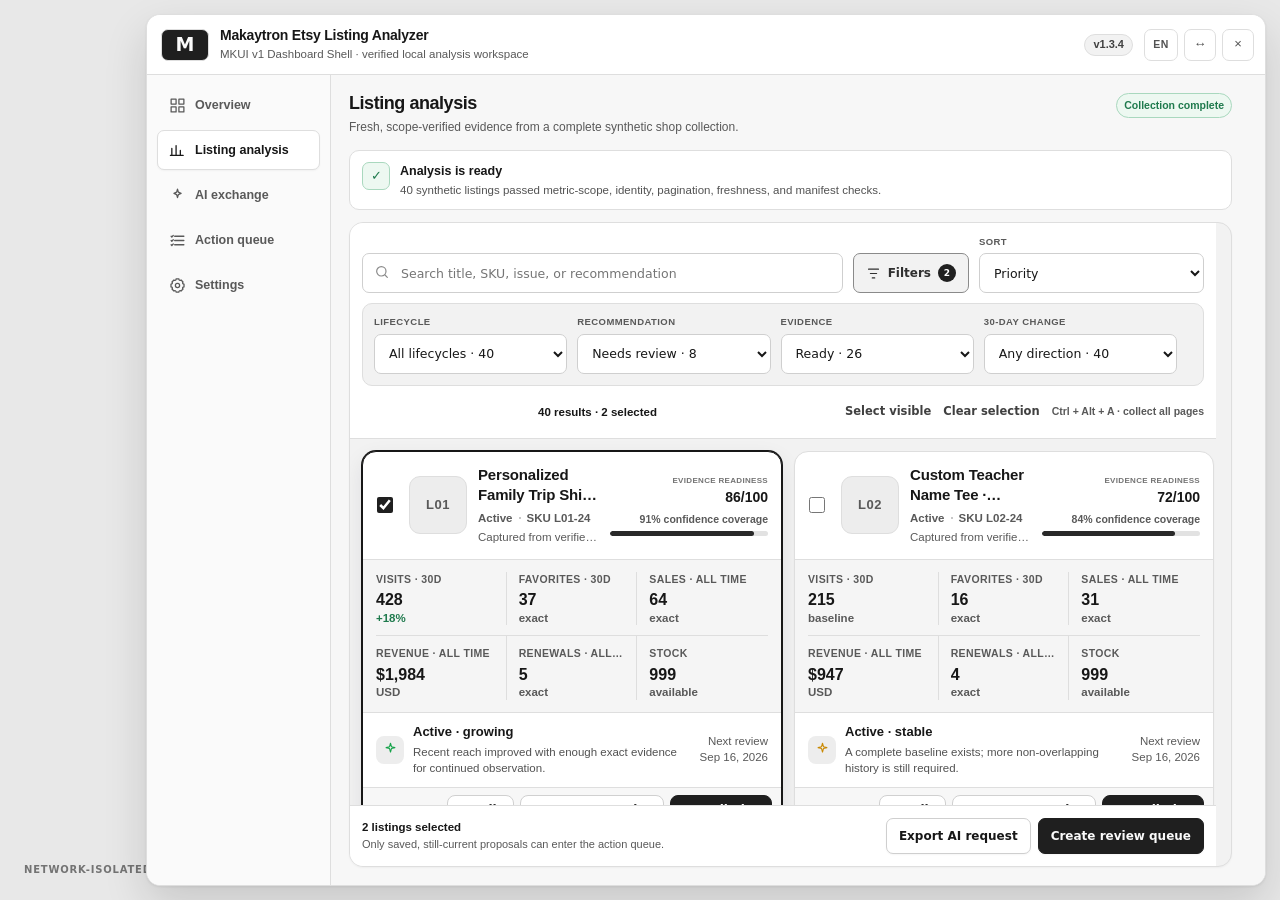
==== commit f5ac9d05: "Etsy Automation Tools 2.1.6 and Listing Analyzer 1.3.4: release notes, versions and generated artifa" ====
--- a/docs/design/previews/listing-analyzer-mkui-preview.html
+++ b/docs/design/previews/listing-analyzer-mkui-preview.html
@@ -3,7 +3,7 @@
 <head>
 <meta charset="utf-8">
 <meta name="viewport" content="width=device-width,initial-scale=1">
-<title>Listing Analyzer MKUI v1.3.3 Preview</title>
+<title>Listing Analyzer MKUI v1.3.4 Preview</title>
 <style>
   html,body{width:100%;height:100%;margin:0;overflow:hidden;background:#e8e8e8}
   body:before{content:"NETWORK-ISOLATED SYNTHETIC PREVIEW";position:fixed;left:24px;bottom:24px;color:#737373;font:700 10px/1.2 system-ui,sans-serif;letter-spacing:.08em}
@@ -17,7 +17,7 @@
   const style = document.createElement('style');
   style.textContent = "\n        :host{all:initial;--meli-bg:#f7f7f7;--meli-surface:#fff;--meli-fg:#171717;--meli-muted:#f2f2f2;--meli-muted-2:#ededed;--meli-muted-fg:#595959;--meli-border:#dedede;--meli-input:#cfcfcf;--meli-primary:#1f1f1f;--meli-primary-strong:#0f0f0f;--meli-primary-fg:#fafafa;--meli-danger:#b42318;--meli-danger-soft:#fff1f0;--meli-warning:#8a5a00;--meli-warning-soft:#fff9df;--meli-success:#1f7a4d;--success:var(--meli-success);--meli-success-soft:#edf8f1;--meli-radius-sm:7px;--meli-radius-md:10px;--meli-radius-lg:14px;--meli-radius-xl:18px;--meli-radius-pill:999px;--meli-shadow-card:0 1px 2px rgba(0,0,0,.04);--meli-shadow:0 1px 3px rgba(0,0,0,.08),0 18px 44px rgba(0,0,0,.14);--meli-shadow-modal:0 25px 50px -12px rgba(0,0,0,.26);--meli-focus:0 0 0 3px rgba(23,23,23,.14);font-family:Inter,ui-sans-serif,-apple-system,BlinkMacSystemFont,\"Segoe UI\",sans-serif;color:var(--meli-fg);font-variant-numeric:tabular-nums}\n        *,*:before,*:after{box-sizing:border-box}button,input,textarea,select{font:inherit}.meli-svg{width:17px;height:17px;display:block;flex:0 0 auto;fill:none;stroke:currentColor;stroke-width:1.8;stroke-linecap:round;stroke-linejoin:round}\n        .meli-launcher{position:fixed;right:0;top:148px;z-index:2147483645;width:62px;height:52px;padding:0;border:1px solid #d7d7d7;border-right:0;border-radius:10px 0 0 10px;background:#fff;color:#171717;box-shadow:0 10px 26px rgba(0,0,0,.17);cursor:pointer;display:flex;align-items:center;justify-content:center}.meli-launcher[hidden]{display:none}.meli-launcher-logo{display:block;width:43px;height:auto;object-fit:contain}.meli-badge{position:absolute;right:4px;top:4px;min-width:17px;height:17px;padding:0 4px;border-radius:999px;background:var(--meli-danger);color:#fff;font:750 9px/17px Inter,system-ui,sans-serif;text-align:center}\n        .meli-panel{position:fixed;z-index:2147483645;top:12px;right:12px;bottom:12px;width:min(620px,calc(100vw - 24px));display:grid;grid-template-columns:60px minmax(0,1fr);grid-template-rows:60px minmax(0,1fr);overflow:hidden;border:1px solid var(--meli-border);border-radius:var(--meli-radius-lg);background:var(--meli-surface);box-shadow:var(--meli-shadow);font-size:12.5px;line-height:1.45;transition:width .2s ease,grid-template-columns .2s ease}.meli-panel[hidden]{display:none}.meli-panel.is-wide{width:min(1120px,calc(100vw - 24px));grid-template-columns:184px minmax(0,1fr)}\n        .meli-head{grid-column:1/-1;min-width:0;padding:9px 11px 9px 14px;display:flex;align-items:center;gap:11px;border-bottom:1px solid var(--meli-border);background:#fff}.meli-logo{width:48px;height:32px;display:flex;align-items:center;justify-content:center;flex:0 0 auto}.meli-logo-link{border-radius:var(--meli-radius-sm);text-decoration:none}.meli-logo-link:focus-visible{outline:0;box-shadow:var(--meli-focus)}.meli-brand-logo{display:block;width:43px;height:auto;object-fit:contain}.meli-brand{min-width:0;flex:1}.meli-title{margin:0;font-size:14px;font-weight:730;letter-spacing:-.015em;line-height:1.2}.meli-subtitle{margin-top:3px;color:var(--meli-muted-fg);font-size:11px;line-height:1.25;white-space:nowrap;overflow:hidden;text-overflow:ellipsis}.meli-version{height:22px;padding:0 8px;display:inline-flex;align-items:center;border:1px solid var(--meli-border);border-radius:var(--meli-radius-pill);background:var(--meli-muted);color:#525252;font-size:10px;font-weight:700}.meli-head-actions{display:flex;align-items:center;gap:6px;flex:0 0 auto}.meli-icon,.meli-lang{width:32px;min-width:32px;height:32px;padding:0;border:1px solid var(--meli-border);border-radius:var(--meli-radius-sm);background:var(--meli-surface);color:#525252;cursor:pointer;display:inline-flex;align-items:center;justify-content:center}.meli-lang{width:auto;min-width:34px;padding:0 7px;font-size:10.5px;font-weight:750;letter-spacing:.04em}.meli-icon:hover,.meli-lang:hover{background:var(--meli-muted);color:#171717}\n        .meli-nav{grid-column:1;grid-row:2;padding:10px 7px;display:flex;flex-direction:column;gap:5px;border-right:1px solid var(--meli-border);background:#fafafa;overflow:auto}.meli-nav-btn{width:100%;min-height:40px;padding:0;display:flex;align-items:center;justify-content:center;gap:9px;border:1px solid transparent;border-radius:var(--meli-radius-sm);background:transparent;color:#737373;font-size:12px;font-weight:650;cursor:pointer}.meli-nav-btn:hover{background:#fff;color:#171717}.meli-nav-btn.is-active{border-color:#dedede;background:#fff;color:#171717;box-shadow:0 1px 2px rgba(0,0,0,.04)}.meli-nav-label{display:none;min-width:0;overflow:hidden;text-overflow:ellipsis;white-space:nowrap}.meli-panel.is-wide .meli-nav{padding:10px}.meli-panel.is-wide .meli-nav-btn{padding:0 11px;justify-content:flex-start}.meli-panel.is-wide .meli-nav-label{display:block}\n        .meli-main{grid-column:2;grid-row:2;min-width:0;overflow:auto;overscroll-behavior:contain;padding:18px;background:var(--meli-bg)}.meli-view{min-width:0;max-width:100%;animation:meli-view-in .16s ease}.meli-view-head{margin-bottom:14px;display:flex;align-items:flex-start;justify-content:space-between;gap:12px}.meli-view-title{margin:0;font-size:18px;font-weight:740;letter-spacing:-.025em;line-height:1.2}.meli-view-copy{margin:4px 0 0;color:#737373;font-size:11.5px;line-height:1.45}.meli-card{overflow:hidden;border:1px solid var(--meli-border);border-radius:var(--meli-radius-md);background:var(--meli-surface);box-shadow:var(--meli-shadow-card)}.meli-card+.meli-card{margin-top:12px}.meli-card-head{min-height:43px;padding:9px 11px;display:flex;align-items:center;justify-content:space-between;gap:10px;border-bottom:1px solid var(--meli-border);background:#fafafa}.meli-card-head strong{font-size:12.5px}.meli-card-body{padding:12px}\n        .meli-status{margin-bottom:12px;padding:11px 12px;display:flex;align-items:flex-start;gap:10px;border:1px solid var(--meli-border);border-radius:var(--meli-radius-md);background:var(--meli-surface)}.meli-status-mark{width:28px;height:28px;display:grid;place-items:center;flex:0 0 auto;border:1px solid var(--meli-border);border-radius:7px;background:var(--meli-muted);color:#525252}.meli-status[data-tone=\"ready\"] .meli-status-mark{border-color:#c9dfd1;background:var(--meli-success-soft);color:var(--meli-success)}.meli-status[data-tone=\"scanning\"] .meli-status-mark{border-color:#eed69a;background:var(--meli-warning-soft);color:var(--meli-warning)}.meli-status[data-tone=\"blocked\"] .meli-status-mark,.meli-status[data-tone=\"error\"] .meli-status-mark{border-color:#f1c0c0;background:var(--meli-danger-soft);color:var(--meli-danger)}.meli-status strong{display:block;font-size:12.5px;font-weight:720}.meli-status span{display:block;margin-top:2px;color:#525252;font-size:11.5px;line-height:1.42;overflow-wrap:anywhere}\n        .meli-grid{display:grid;grid-template-columns:repeat(3,minmax(0,1fr));gap:9px}.meli-panel.is-wide .meli-grid{grid-template-columns:repeat(6,minmax(0,1fr))}.meli-stat{min-width:0;padding:11px;border:1px solid var(--meli-border);border-radius:var(--meli-radius-md);background:var(--meli-surface)}.meli-stat span{display:block;margin-bottom:5px;color:#8a8a8a;font-size:9.5px;font-weight:700;letter-spacing:.07em;text-transform:uppercase}.meli-stat strong{display:block;overflow:hidden;font-size:16px;font-weight:740;line-height:1.25;text-overflow:ellipsis;white-space:nowrap}.meli-stat[data-tone=\"warning\"] strong{color:var(--meli-warning)}.meli-stat[data-tone=\"danger\"] strong{color:var(--meli-danger)}\n        .meli-actions{display:flex;flex-wrap:wrap;gap:8px;margin-top:10px}.meli-btn{min-height:36px;padding:0 12px;display:inline-flex;align-items:center;justify-content:center;gap:7px;border:1px solid var(--meli-input);border-radius:var(--meli-radius-sm);background:var(--meli-surface);color:#171717;box-shadow:var(--meli-shadow-card);font:650 12px/1 Inter,system-ui,sans-serif;cursor:pointer;transition:background .15s,border-color .15s,color .15s;white-space:nowrap}.meli-btn:hover{border-color:#cfcfcf;background:#f7f7f7}.meli-btn.primary{border-color:var(--meli-primary);background:var(--meli-primary);color:var(--meli-primary-fg)}.meli-btn.primary:hover{background:var(--meli-primary-strong)}.meli-btn.danger{color:var(--meli-danger);border-color:#f1c0c0}.meli-btn.danger:hover{background:var(--meli-danger-soft)}.meli-btn:disabled{opacity:.5;cursor:not-allowed}.meli-btn:focus-visible,.meli-icon:focus-visible,.meli-lang:focus-visible,.meli-nav-btn:focus-visible,.meli-input:focus-visible,.meli-select:focus-visible,.meli-textarea:focus-visible{outline:0;box-shadow:var(--meli-focus)}\n        .meli-queue{overflow:hidden;border:1px solid var(--meli-border);border-radius:var(--meli-radius-md);background:var(--meli-surface)}.meli-queue-title{min-height:41px;padding:9px 11px;display:flex;align-items:center;justify-content:space-between;gap:8px;border-bottom:1px solid var(--meli-border);background:#fafafa;font-weight:720}.meli-queue-body{padding:11px}.meli-queue p{margin:0;color:#525252;font-size:11.5px}.meli-note{margin:12px 0 0;padding:10px 11px;border:1px solid #e5c56b;border-radius:var(--meli-radius-md);background:var(--meli-warning-soft);color:#704900;font-size:11px;line-height:1.45}\n        .meli-toolbar{min-height:45px;padding:8px 10px;display:flex;flex-wrap:wrap;gap:8px;align-items:center;border-bottom:1px solid var(--meli-border);background:#fafafa}.meli-toolbar.bottom{border-top:1px solid var(--meli-border);border-bottom:0}.meli-toolbar-meta{margin-left:auto;color:#737373;font-size:11px;font-weight:650}.meli-input,.meli-select,.meli-textarea{width:100%;border:1px solid var(--meli-input);border-radius:var(--meli-radius-sm);outline:0;background:var(--meli-surface);color:#171717;padding:9px 10px;font:12.5px/1.4 Inter,system-ui,sans-serif;transition:border-color .15s,box-shadow .15s}.meli-input,.meli-select{height:40px}.meli-input:focus,.meli-select:focus,.meli-textarea:focus{border-color:#525252;box-shadow:var(--meli-focus)}.meli-toolbar .meli-input{flex:1;min-width:180px;height:34px}.meli-toolbar .meli-select{width:auto;min-width:150px;height:34px;padding-top:0;padding-bottom:0}\n        .meli-analysis-card,.meli-form-card{overflow:hidden;border:1px solid var(--meli-border);border-radius:var(--meli-radius-md);background:var(--meli-surface);box-shadow:var(--meli-shadow-card)}.meli-meta{margin-top:3px;color:#737373;font-size:10.5px;line-height:1.38}.meli-pill{min-width:66px;padding:4px 7px;display:inline-flex;align-items:center;justify-content:center;border:1px solid #dedede;border-radius:var(--meli-radius-pill);background:var(--meli-surface);color:#525252;font-size:10px;font-weight:750;white-space:nowrap}.meli-pill.success{color:var(--meli-success);border-color:#c9dfd1;background:var(--meli-success-soft)}.meli-pill.warning{color:var(--meli-warning);border-color:#eed69a;background:var(--meli-warning-soft)}.meli-pill.danger{color:#991b1b;border-color:#f1c0c0;background:var(--meli-danger-soft)}.meli-mini{min-height:30px;padding:0 8px;display:inline-flex;align-items:center;justify-content:center;border:1px solid var(--meli-border);border-radius:var(--meli-radius-sm);background:var(--meli-surface);color:#404040;font:650 10.5px/1 Inter,system-ui,sans-serif;text-decoration:none;cursor:pointer;white-space:nowrap}.meli-mini:hover{border-color:#cfcfcf;background:#f7f7f7}.meli-check{width:16px;height:16px;accent-color:#1f1f1f}.meli-empty{min-height:120px;padding:24px;display:grid;place-items:center;color:#737373;font-size:12px;text-align:center}\n        .meli-form-grid{padding:13px;display:grid;grid-template-columns:1fr 1fr;gap:12px}.meli-field{min-width:0;display:grid;gap:6px}.meli-field.full{grid-column:1/-1}.meli-field-head{display:flex;align-items:center;justify-content:space-between;gap:10px;color:#404040;font-size:11.5px;font-weight:700}.meli-field-toggle{display:inline-flex;align-items:center;gap:6px;color:#737373;font-size:10.5px;font-weight:650;white-space:nowrap}.meli-field-toggle input{width:15px;height:15px;margin:0;accent-color:#1f1f1f}.meli-field[data-edit-field]{padding:10px;border:1px solid var(--meli-border);border-radius:var(--meli-radius-md);background:var(--meli-bg);transition:opacity .15s,border-color .15s,background .15s}.meli-field[data-edit-field].is-selected{border-color:#b8b8b8;background:#fff;box-shadow:0 0 0 2px rgba(23,23,23,.04)}.meli-field[data-edit-field].is-disabled{opacity:.55}.meli-field small{display:block;color:#737373;font-size:10.5px;line-height:1.4}.meli-textarea{min-height:112px;resize:vertical}.meli-feedback{min-height:20px;margin-top:8px;color:var(--meli-danger);font-size:11.5px;font-weight:650}.meli-history{display:grid;gap:8px}.meli-history-item{border:1px solid var(--meli-border);border-radius:var(--meli-radius-md);padding:10px;background:var(--meli-surface)}.meli-history-metrics{display:flex;flex-wrap:wrap;gap:8px;margin-top:5px;color:#525252;font-size:11.5px}.meli-settings-grid{display:grid;grid-template-columns:repeat(2,minmax(0,1fr));gap:9px}.meli-setting{padding:11px;border:1px solid var(--meli-border);border-radius:var(--meli-radius-md);background:var(--meli-surface)}.meli-setting span{display:block;color:#737373;font-size:10.5px;line-height:1.35}.meli-setting strong{display:block;margin-top:5px;font-size:16px}.meli-ai-layout{display:grid;gap:12px}.meli-ai-layout .meli-textarea{min-height:320px;font-family:ui-monospace,SFMono-Regular,Consolas,monospace;font-size:11px}\n        .meli-health-trigger{border:1px solid #dedede;font-family:inherit;cursor:pointer}.meli-health-trigger:focus-visible{outline:0;box-shadow:var(--meli-focus)}.meli-health-diagnosis{max-width:220px;margin-top:6px;overflow:hidden;color:#303030;font-size:11.5px;font-weight:700;text-overflow:ellipsis;white-space:nowrap}.meli-health-context{margin-bottom:12px;padding:11px 12px;border:1px solid var(--meli-border);border-radius:9px;background:#fff}.meli-health-context>div:first-child{display:flex;align-items:center;gap:8px}.meli-health-detail{display:grid;gap:10px}.meli-health-summary,.meli-detail-card{padding:13px;border:1px solid var(--meli-border);border-radius:9px;background:#fff}.meli-health-summary>div:first-child{display:flex;align-items:center;justify-content:space-between;gap:10px}.meli-health-summary h3,.meli-detail-card h3{margin:8px 0 0;font-size:13px}.meli-detail-card h3{margin:0 0 9px}.meli-health-cap{margin-top:9px;padding:8px;border-radius:7px;background:var(--meli-warning-soft);color:var(--meli-warning);font-size:10.5px;font-weight:650}.meli-evidence,.meli-safeguards{margin:0;padding-left:18px;color:#404040;font-size:11.5px;line-height:1.55}.meli-safeguards{padding:0;display:grid;gap:6px;list-style:none}.meli-safeguards li{display:flex;align-items:flex-start;gap:7px;color:#737373}.meli-safeguards li[data-passed=\"true\"]{color:#276749}.meli-safeguards span{width:14px;flex:0 0 auto;font-weight:800}.meli-confidence-list{display:grid;gap:8px}.meli-confidence-row{display:grid;grid-template-columns:128px 1fr 32px;align-items:center;gap:8px;color:#525252;font-size:10.5px}.meli-confidence-row>div{height:5px;overflow:hidden;border-radius:999px;background:#ededed}.meli-confidence-row i{height:100%;display:block;border-radius:inherit;background:#525252}.meli-confidence-row b{text-align:right;font-size:10.5px}\n        .meli-analysis-card{display:flex;min-height:0;flex-direction:column;border-radius:var(--meli-radius-lg);background:var(--meli-muted);box-shadow:var(--meli-shadow-card)}.meli-analysis-controls{padding:12px;display:grid;grid-template-columns:minmax(220px,1fr) minmax(170px,220px);gap:10px;border-bottom:1px solid var(--meli-border);background:#fff}.meli-analysis-search{position:relative}.meli-analysis-search>.meli-svg{position:absolute;left:12px;top:11px;z-index:1;width:16px;height:16px;color:#8a8a8a}.meli-analysis-search .meli-input{padding-left:38px}.meli-selection-tools{grid-column:1/-1;display:flex;align-items:center;gap:12px}.meli-selection-tools .meli-toolbar-meta{margin-right:auto}.meli-text-btn{min-height:28px;padding:0;border:0;background:transparent;color:#525252;font:700 10.5px/1 Inter,system-ui,sans-serif;cursor:pointer}.meli-text-btn:hover{color:#171717;text-decoration:underline}.meli-listing-list{min-height:160px;max-height:calc(100dvh - 272px);padding:12px;display:grid;grid-template-columns:1fr;align-content:start;gap:12px;overflow:auto;overscroll-behavior:contain}.meli-panel.is-wide .meli-listing-list{grid-template-columns:repeat(2,minmax(420px,1fr))}.meli-listing-card{min-width:0;overflow:hidden;border:1px solid var(--meli-border);border-radius:var(--meli-radius-lg);background:var(--meli-surface);box-shadow:var(--meli-shadow-card);transition:border-color .16s,box-shadow .16s,transform .16s}.meli-listing-card:hover{border-color:#c9c9c6;box-shadow:0 8px 22px rgba(15,23,42,.08);transform:translateY(-1px)}.meli-listing-card.is-selected{border-color:#171717;box-shadow:0 0 0 1px #171717,0 8px 22px rgba(15,23,42,.09)}.meli-listing-card-head{min-height:82px;padding:13px;display:grid;grid-template-columns:22px 58px minmax(0,1fr) auto;align-items:center;gap:11px}.meli-card-select{width:18px;height:18px;display:grid;place-items:center}.meli-card-select .meli-check{margin:0}.meli-card-thumb{width:58px;height:58px;display:grid;place-items:center;object-fit:cover;border:1px solid #e8e8e5;border-radius:11px;background:#efefec;color:#8a8a8a}.meli-card-thumb.is-empty .meli-svg{width:20px;height:20px}.meli-card-identity{min-width:0}.meli-card-identity h3{margin:0;display:-webkit-box;overflow:hidden;color:#171717;font-size:13.5px;font-weight:760;letter-spacing:-.012em;line-height:1.32;-webkit-box-orient:vertical;-webkit-line-clamp:2}.meli-card-meta{margin-top:5px;display:flex;align-items:center;gap:6px;color:#8a8a8a;font-size:9.5px;font-weight:650}.meli-card-meta i{width:2px;height:2px;border-radius:50%;background:#b5b5b5}.meli-card-status{margin-top:3px;overflow:hidden;color:#737373;font-size:9.5px;text-overflow:ellipsis;white-space:nowrap}.meli-card-health{min-width:158px;display:grid;justify-items:end;gap:4px}.meli-score-copy{display:grid;justify-items:end;gap:1px}.meli-score-copy span{color:#737373;font-size:8px;font-weight:760;letter-spacing:.04em;text-transform:uppercase}.meli-score-copy strong{color:#171717;font-size:14px}.meli-card-confidence{color:#737373;font-size:8.5px;font-weight:680}.meli-confidence-track{width:100%;height:3px;overflow:hidden;border-radius:99px;background:#ececea}.meli-confidence-track i{height:100%;display:block;border-radius:inherit;background:#292929}.meli-metrics-strip{padding:9px 13px;display:grid;grid-template-columns:repeat(6,minmax(0,1fr));gap:0;border-top:1px solid #ededeb;border-bottom:1px solid #ededeb;background:#fafaf9}.meli-metric{min-width:0;padding:0 8px;border-right:1px solid #e8e8e5}.meli-metric:first-child{padding-left:0}.meli-metric:last-child{padding-right:0;border-right:0}.meli-metric>span{display:block;overflow:hidden;color:#8a8a8a;font-size:8.5px;font-weight:760;letter-spacing:.055em;text-overflow:ellipsis;text-transform:uppercase;white-space:nowrap}.meli-metric>div{margin-top:3px;display:flex;align-items:baseline;gap:5px}.meli-metric strong{overflow:hidden;color:#171717;font-size:13px;font-weight:780;text-overflow:ellipsis;white-space:nowrap}.meli-metric small{color:#9a9a9a;font-size:8.5px;font-weight:700}.meli-metric small.up{color:#276749}.meli-metric small.down{color:#b45309}.meli-card-insight{min-height:58px;padding:10px 13px;display:grid;grid-template-columns:28px minmax(0,1fr) auto;align-items:center;gap:9px}.meli-insight-icon{width:28px;height:28px;display:grid;place-items:center;border-radius:8px;background:#f1f1ef;color:#525252}.meli-insight-icon .meli-svg{width:15px;height:15px}.meli-card-insight b{display:block;font-size:11.5px}.meli-card-insight p{margin:2px 0 0;display:-webkit-box;overflow:hidden;color:#737373;font-size:9.5px;line-height:1.35;-webkit-box-orient:vertical;-webkit-line-clamp:2}.meli-card-insight>span{max-width:118px;color:#8a8a8a;font-size:9px;line-height:1.35;text-align:right}.meli-listing-card-foot{min-height:43px;padding:7px 9px;display:flex;justify-content:flex-end;gap:6px;border-top:1px solid #ededeb;background:#fcfcfb}.meli-card-action{min-height:30px;padding:0 9px;display:inline-flex;align-items:center;justify-content:center;gap:6px;border:1px solid #e1e1df;border-radius:8px;background:#fff;color:#404040;font:700 10px/1 Inter,system-ui,sans-serif;text-decoration:none;cursor:pointer}.meli-card-action .meli-svg{width:14px;height:14px}.meli-card-action:hover{border-color:#bdbdb9;background:#f5f5f3}.meli-card-action.primary{border-color:#1f1f1f;background:#1f1f1f;color:#fff}.meli-card-action.primary:hover{background:#333}.meli-bulk-bar{min-height:61px;padding:10px 12px;display:flex;align-items:center;justify-content:space-between;gap:12px;border-top:1px solid var(--meli-border);background:#fff}.meli-bulk-bar[hidden]{display:none!important}.meli-bulk-bar>div:first-child{min-width:0}.meli-bulk-bar b{display:block;font-size:11.5px}.meli-bulk-bar span{display:block;margin-top:2px;overflow:hidden;color:#8a8a8a;font-size:9.5px;text-overflow:ellipsis;white-space:nowrap}.meli-bulk-bar>div:last-child{display:flex;gap:7px}\n        .meli-overlay{position:fixed;inset:0;z-index:2147483646;padding:6vh 18px 24px;display:flex;align-items:flex-start;justify-content:center;overflow-y:auto;background:rgba(0,0,0,.30);font-family:Inter,system-ui,-apple-system,BlinkMacSystemFont,\"Segoe UI\",sans-serif;color:#171717}.meli-modal{width:min(820px,calc(100vw - 32px));max-height:88vh;display:flex;flex-direction:column;overflow:hidden;border:1px solid var(--meli-border);border-radius:var(--meli-radius-lg);background:var(--meli-surface);box-shadow:var(--meli-shadow-modal)}.meli-modal.small{width:min(820px,calc(100vw - 32px))}.meli-modal-head{min-height:64px;padding:12px 16px;display:flex;align-items:center;justify-content:space-between;gap:12px;border-bottom:1px solid var(--meli-border);background:#fff}.meli-modal-brand{min-width:0;display:flex;align-items:center;gap:10px}.meli-modal-logo{width:48px;height:32px;display:flex;align-items:center;justify-content:center;flex:0 0 auto}.meli-modal-title{margin:0;font-size:15px;font-weight:720;letter-spacing:-.015em;line-height:1.25}.meli-modal-subtitle{margin-top:3px;color:#737373;font-size:11.5px}.meli-modal-body{padding:18px;overflow:auto;background:#f7f7f7}.meli-modal-foot{padding:12px 16px;display:flex;align-items:center;justify-content:flex-end;gap:8px;border-top:1px solid var(--meli-border);background:#fafafa}\n        .meli-toast-root{position:fixed;top:16px;left:50%;z-index:2147483647;transform:translateX(-50%);width:min(360px,calc(100vw - 32px));display:grid;gap:8px;pointer-events:none;font:600 14px/1.4 Inter,system-ui,-apple-system,BlinkMacSystemFont,\"Segoe UI\",sans-serif}.meli-toast{--meli-toast:#343a4a;min-height:44px;padding:10px 10px 10px 13px;border-radius:10px;display:flex;align-items:center;gap:10px;color:#fff;background:var(--meli-toast);box-shadow:0 8px 24px rgba(24,28,45,.18);opacity:0;transform:translateY(8px);transition:opacity .18s ease,transform .18s ease;pointer-events:auto}.meli-toast.is-visible{opacity:1;transform:none}.meli-toast[data-tone=\"success\"]{--meli-toast:#178847}.meli-toast[data-tone=\"error\"]{--meli-toast:#c23b3b}.meli-toast[data-tone=\"warning\"]{--meli-toast:#a85710}.meli-toast-mark{width:20px;height:20px;border:2px solid currentColor;border-radius:50%;display:grid;place-items:center;flex:0 0 auto;font-size:11px;line-height:1}.meli-toast-copy{min-width:0;flex:1;overflow-wrap:anywhere}.meli-toast-close{width:28px;height:28px;padding:0;border:0;border-radius:7px;display:grid;place-items:center;color:inherit;background:transparent;cursor:pointer;opacity:.72}.meli-toast-close:hover{opacity:1;background:rgba(255,255,255,.14)}\n        @keyframes meli-view-in{from{opacity:.5;transform:translateY(3px)}to{opacity:1;transform:none}}\n        @media(max-width:760px){.meli-panel,.meli-panel.is-wide{top:8px;right:8px;bottom:8px;left:8px;width:auto;grid-template-columns:52px minmax(0,1fr)}.meli-head{padding-left:9px}.meli-main{padding:12px}.meli-launcher{top:auto;bottom:86px}.meli-grid,.meli-panel.is-wide .meli-grid{grid-template-columns:repeat(2,minmax(0,1fr))}.meli-panel.is-wide .meli-nav{padding:10px 7px}.meli-panel.is-wide .meli-nav-btn{padding:0;justify-content:center}.meli-panel.is-wide .meli-nav-label{display:none}.meli-overlay{padding:10px}.meli-modal,.meli-modal.small{width:100%;max-height:calc(100dvh - 20px)}.meli-modal-body{padding:12px}.meli-form-grid,.meli-settings-grid{grid-template-columns:1fr}.meli-field.full{grid-column:auto}.meli-toolbar .meli-input,.meli-toolbar .meli-select{width:100%;min-width:0;height:44px;font-size:16px}.meli-modal-foot{flex-wrap:wrap}.meli-modal-foot>.meli-btn{flex:1}.meli-toast-root{top:12px}}\n        @media(max-width:480px){.meli-panel,.meli-panel.is-wide{top:4px;right:4px;bottom:4px;left:4px;width:auto;grid-template-columns:48px minmax(0,1fr)}.meli-head{padding:8px;gap:6px}.meli-logo{width:40px}.meli-brand-logo{width:37px}.meli-title{font-size:12.5px}.meli-subtitle{display:none}.meli-head-actions{gap:4px}.meli-icon,.meli-lang{width:29px;min-width:29px;height:29px}.meli-main{padding:10px}.meli-nav{padding:8px 5px}.meli-nav-btn{min-height:38px}.meli-grid,.meli-panel.is-wide .meli-grid{grid-template-columns:1fr 1fr;gap:7px}.meli-stat{padding:9px}.meli-view-title{font-size:16px}.meli-toolbar{padding:8px}.meli-field-toggle{white-space:normal;text-align:right}.meli-modal-head{padding:10px 12px}.meli-modal-title{font-size:14px}.meli-modal-subtitle{font-size:10.5px}.meli-modal-body{padding:10px}.meli-modal-foot{padding:10px}.meli-toast-root{top:8px;width:calc(100vw - 20px)}}\n        @media(max-width:1100px){.meli-panel.is-wide .meli-listing-list{grid-template-columns:1fr}}\n        @media(max-width:760px){.meli-analysis-controls{grid-template-columns:1fr}.meli-selection-tools{grid-column:auto;flex-wrap:wrap}.meli-listing-list,.meli-panel.is-wide .meli-listing-list{max-height:calc(100dvh - 280px);padding:9px;grid-template-columns:1fr}.meli-listing-card-head{grid-template-columns:22px 52px minmax(0,1fr);padding:11px;gap:9px}.meli-card-thumb{width:52px;height:52px}.meli-card-health{grid-column:2/-1;width:100%;padding-top:7px;display:grid;grid-template-columns:auto 1fr;align-items:center;justify-items:start}.meli-score-copy,.meli-card-confidence{justify-self:end}.meli-card-confidence,.meli-confidence-track{grid-column:1/-1}.meli-confidence-track{min-width:70px}.meli-metrics-strip{grid-template-columns:repeat(3,minmax(0,1fr));gap:8px 0}.meli-metric:nth-child(3){border-right:0}.meli-metric:nth-child(n+4){padding-top:7px;border-top:1px solid #e8e8e5}.meli-card-insight{grid-template-columns:28px minmax(0,1fr)}.meli-card-insight>span{grid-column:2;max-width:none;text-align:left}.meli-bulk-bar{align-items:stretch;flex-direction:column}.meli-bulk-bar>div:last-child{display:grid;grid-template-columns:1fr 1fr}.meli-card-action{flex:1}.meli-card-action span{display:block}.meli-confidence-row{grid-template-columns:106px 1fr 30px}}\n        @media(max-width:480px){.meli-analysis-controls{padding:9px}.meli-listing-list{padding:7px}.meli-listing-card{border-radius:11px}.meli-card-insight p{font-size:9px}.meli-listing-card-foot{display:grid;grid-template-columns:1fr 1fr}.meli-card-action:first-child{grid-column:1/-1}.meli-bulk-bar>div:last-child{grid-template-columns:1fr}.meli-bulk-bar .meli-btn{width:100%}}\n        /* MKUI v1 canonical Dashboard Shell compatibility layer. */\n        :host{--meli-bg:#f7f7f7;--meli-surface:#fff;--meli-muted:#f2f2f2;--meli-muted-2:#ededed;--meli-muted-fg:#595959;--meli-border:#dedede;--meli-input:#cfcfcf;--meli-warning-soft:#fff9df;--meli-success-soft:#edf8f1;--meli-danger-soft:#fff1f0;--meli-shadow-card:0 1px 2px rgba(0,0,0,.04);--meli-shadow:0 1px 3px rgba(0,0,0,.08),0 18px 44px rgba(0,0,0,.14);--meli-shadow-modal:0 25px 50px -12px rgba(0,0,0,.26);--meli-focus:0 0 0 3px rgba(23,23,23,.14)}\n        .meli-panel{font-size:13px}.meli-subtitle{font-size:11.5px}.meli-version{color:#404040;font-size:11px}.meli-nav{background:#fafafa}.meli-nav-btn{color:#595959;font-size:12.5px}.meli-main{background:var(--meli-bg)}.meli-view-copy{color:#595959;font-size:12px}.meli-stat span{color:#595959;font-size:10px}.meli-stat strong,.meli-stat[data-tone=\"warning\"] strong,.meli-stat[data-tone=\"danger\"] strong{color:#171717;font-size:18px}.meli-toolbar-meta,.meli-text-btn{color:#404040;font-size:11.5px}.meli-meta{color:#595959;font-size:11px}.meli-pill{border-color:#bdbdbd;background:#fff;color:#303030;font-size:10.5px}.meli-pill.success{border-color:#a9d8be;background:#edf8f1;color:#1f7a4d}.meli-pill.balanced{border-color:#b9cdf8;background:#eff6ff;color:#1d4ed8}.meli-pill.warning{border-color:#e5c56b;background:#fff9df;color:#8a5a00}.meli-pill.danger{border-color:#efb4ae;background:#fff1f0;color:#b42318}.meli-note{border-color:#e5c56b;background:var(--meli-warning-soft);color:#704900}.meli-status[data-tone=\"ready\"] .meli-status-mark{border-color:#a9d8be;background:var(--meli-success-soft);color:var(--meli-success)}.meli-status[data-tone=\"scanning\"] .meli-status-mark{border-color:#e5c56b;background:var(--meli-warning-soft);color:var(--meli-warning)}.meli-status[data-tone=\"blocked\"] .meli-status-mark,.meli-status[data-tone=\"error\"] .meli-status-mark{border-color:#efb4ae;background:var(--meli-danger-soft);color:var(--meli-danger)}.meli-health-diagnosis{font-size:12px}.meli-health-cap{border:1px solid #e5c56b;background:var(--meli-warning-soft);color:var(--meli-warning)}.meli-safeguards li[data-passed=\"true\"]{color:var(--meli-success)}.meli-confidence-row,.meli-confidence-row b{font-size:11.5px}.meli-confidence-row{grid-template-columns:132px 1fr 38px}\n        .meli-analysis-card{background:var(--meli-muted);box-shadow:var(--meli-shadow-card)}.meli-listing-card{border-color:var(--meli-border);box-shadow:var(--meli-shadow-card)}.meli-listing-card:hover{border-color:#bdbdbd;box-shadow:0 8px 22px rgba(0,0,0,.09)}.meli-card-thumb{border-color:#dedede;background:#ededed;color:#595959}.meli-card-identity h3{font-size:15px}.meli-card-meta,.meli-card-status{color:#595959;font-size:11.5px}.meli-card-health>b{color:#303030;font-size:11.5px}.meli-card-confidence{color:#595959;font-size:10.5px}.meli-confidence-track{height:5px;background:#e2e2e2}.meli-metrics-strip{padding:12px 13px;grid-template-columns:repeat(3,minmax(0,1fr));border-color:#dedede;background:#f5f5f5}.meli-metric{padding:0 12px;border-color:#dedede}.meli-metric:nth-child(3){padding-right:0;border-right:0}.meli-metric:nth-child(4){padding-left:0}.meli-metric:nth-child(n+4){margin-top:10px;padding-top:10px;border-top:1px solid #dedede}.meli-metric>span{color:#595959;font-size:10.5px;letter-spacing:.035em}.meli-metric>div{margin-top:4px;display:grid;align-items:start;gap:2px}.meli-metric strong{overflow:visible;font-size:16px;line-height:1.15;text-overflow:clip}.meli-metric small{display:block;min-height:13px;color:#595959;font-size:11.5px;font-weight:750;line-height:1.2}.meli-metric small.up{color:#1f7a4d}.meli-metric small.down{color:#b42318}.meli-insight-icon{background:#ededed}.meli-insight-icon[data-lifecycle=\"ACTIVE_GROWING\"]{color:#16a34a}.meli-insight-icon[data-lifecycle=\"PROTECTED\"]{color:#166534}.meli-insight-icon[data-lifecycle=\"ACTIVE_STABLE\"]{color:#1d4ed8}.meli-insight-icon[data-lifecycle=\"EXPERIMENT_RUNNING\"]{color:#7c3aed}.meli-insight-icon[data-lifecycle=\"BASELINE\"],.meli-insight-icon[data-lifecycle=\"LEARNING\"]{color:#ca8a04}.meli-insight-icon[data-lifecycle=\"DORMANT\"]{color:#d97706}.meli-insight-icon[data-lifecycle=\"ACTIVE_DECLINING\"]{color:#dc2626}.meli-insight-icon[data-lifecycle=\"DEACTIVATION_REVIEW\"]{color:#991b1b}.meli-card-insight b{font-size:13px}.meli-card-insight p{color:#525252;font-size:11.5px;line-height:1.45}.meli-card-insight>span{color:#595959;font-size:11.5px}.meli-listing-card-foot{border-color:#dedede;background:#f7f7f7}.meli-card-action{border-color:#d0d0d0;color:#303030;font-size:12px}.meli-card-action:hover{border-color:#999;background:#f2f2f2}.meli-bulk-bar span{color:#595959;font-size:11px}.meli-main,.meli-listing-list{scrollbar-gutter:stable;scrollbar-width:auto;scrollbar-color:#686868 #e7e7e7}.meli-main::-webkit-scrollbar,.meli-listing-list::-webkit-scrollbar{width:10px;height:10px}.meli-main::-webkit-scrollbar-track,.meli-listing-list::-webkit-scrollbar-track{border-left:1px solid #d5d5d5;background:#e7e7e7}.meli-main::-webkit-scrollbar-thumb,.meli-listing-list::-webkit-scrollbar-thumb{min-height:48px;border:2px solid #e7e7e7;border-radius:999px;background:#686868}.meli-main::-webkit-scrollbar-thumb:hover,.meli-listing-list::-webkit-scrollbar-thumb:hover{background:#303030}\n        .meli-collection-card{margin-top:12px;padding:13px;border:1px solid #d6d6d6;border-radius:10px;background:#fff}.meli-collection-head{display:flex;align-items:flex-start;justify-content:space-between;gap:12px}.meli-collection-head>div{display:grid;gap:2px}.meli-collection-head span{color:#595959;font-size:10px;font-weight:760;letter-spacing:.055em;text-transform:uppercase}.meli-collection-head strong{font-size:13px}.meli-collection-head>b{font-size:13px}.meli-collection-track{height:7px;margin-top:10px;overflow:hidden;border-radius:99px;background:#e4e4e4}.meli-collection-track i{height:100%;display:block;border-radius:inherit;background:#202020;transition:width .18s ease}.meli-collection-meta{margin-top:10px;display:flex;gap:22px}.meli-collection-meta span{display:flex;align-items:center;gap:6px;color:#595959;font-size:11px}.meli-collection-meta b{color:#171717}.meli-shortcut-hint{align-self:center;color:#595959;font-size:10.5px;font-weight:650}\n        .meli-main{overflow-y:scroll}.meli-main[data-view-panel=\"analysis\"]{overflow:hidden}.meli-main[data-view-panel=\"analysis\"]>.meli-view{height:100%;min-height:0;display:flex;flex-direction:column}.meli-main[data-view-panel=\"analysis\"] .meli-view-head{flex:0 0 auto}.meli-main[data-view-panel=\"analysis\"] .meli-analysis-card{min-height:0;flex:1}.meli-analysis-controls{grid-template-columns:minmax(240px,1fr) auto minmax(185px,225px);align-items:end}.meli-filter-toggle{height:40px;padding:0 12px;display:inline-flex;align-items:center;gap:7px;border:1px solid var(--meli-input);border-radius:var(--meli-radius-sm);background:var(--meli-surface);color:#303030;font:720 12px/1 Inter,system-ui,sans-serif;cursor:pointer}.meli-filter-toggle:hover,.meli-filter-toggle[aria-expanded=\"true\"]{border-color:#8a8a8a;background:#f2f2f2}.meli-filter-toggle .meli-svg{width:15px;height:15px}.meli-filter-toggle b{min-width:18px;height:18px;padding:0 5px;border-radius:99px;background:#202020;color:#fff;font:750 9px/18px Inter,system-ui,sans-serif;text-align:center}.meli-sort-control{min-width:0;display:grid;gap:4px}.meli-sort-control>span,.meli-filter-drawer label>span{color:#595959;font-size:9.5px;font-weight:760;letter-spacing:.045em;text-transform:uppercase}.meli-filter-drawer{grid-column:1/-1;padding:11px;max-height:230px;display:grid;grid-template-columns:repeat(4,minmax(140px,1fr));align-items:end;gap:10px;border:1px solid var(--meli-border);border-radius:var(--meli-radius-md);background:var(--meli-muted);overflow-y:auto}.meli-filter-drawer[hidden]{display:none!important}.meli-filter-drawer label{min-width:0;display:grid;gap:5px}.meli-filter-drawer .meli-btn{height:40px}.meli-selection-tools{grid-column:1/-1;padding-top:2px;flex-wrap:wrap}.meli-selection-tools .meli-toolbar-meta{margin-right:0}.meli-selection-tools [data-results-count]{margin-right:auto;color:#171717}.meli-hidden-selected{color:#595959;font-size:10.5px;font-weight:650}.meli-listing-list{height:auto;min-height:0;max-height:none;flex:1;grid-auto-rows:max-content;overflow-x:hidden;overflow-y:scroll}.meli-listing-list:focus-visible,.meli-modal-body:focus-visible{outline:2px solid #525252;outline-offset:-3px}.meli-empty,.meli-load-more{grid-column:1/-1}.meli-empty{gap:10px}.meli-load-more{padding:12px;display:flex;align-items:center;justify-content:center;gap:12px;border:1px solid #d7d7d7;border-radius:10px;background:#fff;color:#595959;font-size:11px;font-weight:650}\n        .meli-analysis-gate{min-height:0;flex:1;display:grid;place-items:center;padding:36px;border:1px solid var(--meli-border);border-radius:var(--meli-radius-lg);background:var(--meli-surface);text-align:center;box-shadow:var(--meli-shadow-card)}.meli-analysis-gate-inner{width:min(100%,520px);display:grid;justify-items:center}.meli-analysis-gate-icon{width:58px;height:58px;display:grid;place-items:center;border:1px solid var(--meli-border);border-radius:var(--meli-radius-xl);background:var(--meli-muted);color:#303030}.meli-analysis-gate-icon .meli-svg{width:25px;height:25px}.meli-analysis-gate h3{margin:20px 0 0;color:#171717;font-size:24px;font-weight:780;letter-spacing:-.025em;line-height:1.18}.meli-analysis-gate p{margin:9px 0 0;color:#595959;font-size:13px;line-height:1.55}.meli-analysis-gate .meli-btn{min-width:180px;margin-top:20px}.meli-analysis-gate-shortcut{margin-top:11px;color:#595959;font-size:11px;font-weight:680}.meli-analysis-gate-progress{width:min(100%,360px);margin-top:17px}.meli-analysis-gate-progress .meli-collection-track{margin-top:0}.meli-analysis-gate-progress span{display:block;margin-top:7px;color:#595959;font-size:10.5px;font-weight:650}\n        .meli-main,.meli-analysis-card,.meli-listing-list,.meli-modal-body,.meli-filter-drawer{scrollbar-gutter:stable;scrollbar-width:auto;scrollbar-color:#555 #e3e3e3}.meli-main::-webkit-scrollbar,.meli-analysis-card::-webkit-scrollbar,.meli-listing-list::-webkit-scrollbar,.meli-modal-body::-webkit-scrollbar,.meli-filter-drawer::-webkit-scrollbar{width:12px;height:12px}.meli-main::-webkit-scrollbar-track,.meli-analysis-card::-webkit-scrollbar-track,.meli-listing-list::-webkit-scrollbar-track,.meli-modal-body::-webkit-scrollbar-track,.meli-filter-drawer::-webkit-scrollbar-track{border-left:1px solid #cfcfcf;background:#e3e3e3}.meli-main::-webkit-scrollbar-thumb,.meli-analysis-card::-webkit-scrollbar-thumb,.meli-listing-list::-webkit-scrollbar-thumb,.meli-modal-body::-webkit-scrollbar-thumb,.meli-filter-drawer::-webkit-scrollbar-thumb{min-height:52px;border:2px solid #e3e3e3;border-radius:999px;background:#555}.meli-main::-webkit-scrollbar-thumb:hover,.meli-analysis-card::-webkit-scrollbar-thumb:hover,.meli-listing-list::-webkit-scrollbar-thumb:hover,.meli-modal-body::-webkit-scrollbar-thumb:hover,.meli-filter-drawer::-webkit-scrollbar-thumb:hover{background:#202020}.meli-modal-body{min-height:0;overscroll-behavior:contain}\n        @media(max-width:900px){.meli-analysis-controls{grid-template-columns:minmax(180px,1fr) auto}.meli-sort-control{grid-column:1/-1}.meli-filter-drawer{grid-template-columns:repeat(2,minmax(130px,1fr))}}\n        @media(max-width:760px),(max-height:620px){.meli-analysis-card{overflow-y:auto}.meli-analysis-card .meli-listing-list,.meli-panel.is-wide .meli-analysis-card .meli-listing-list{height:max-content;min-height:160px;max-height:none;flex:0 0 auto;overflow:visible}.meli-analysis-card .meli-bulk-bar{position:sticky;bottom:0;z-index:2}}\n        @media(max-width:760px){.meli-analysis-controls{grid-template-columns:1fr}.meli-filter-toggle,.meli-sort-control{grid-column:auto;width:100%}}\n        @media(max-width:520px){.meli-filter-drawer{grid-template-columns:1fr;max-height:260px}.meli-selection-tools{align-items:flex-start;flex-direction:column}.meli-selection-tools [data-results-count]{margin-right:0}.meli-shortcut-hint{width:100%}.meli-analysis-card .meli-bulk-bar{align-items:flex-start;flex-direction:column}.meli-analysis-gate{padding:24px 18px}.meli-analysis-gate h3{font-size:21px}}\n        .meli-update-banner,.meli-storage-banner{margin-bottom:12px;padding:11px 12px;display:flex;align-items:center;justify-content:space-between;gap:12px;border:1px solid #a3a3a3;border-radius:var(--meli-radius-md);background:var(--meli-surface)}.meli-storage-banner{border-left:4px solid #525252}.meli-update-banner div,.meli-storage-banner div{min-width:0}.meli-update-banner strong,.meli-storage-banner strong{display:block;font-size:12px}.meli-update-banner span,.meli-storage-banner span{display:block;margin-top:3px;color:#595959;font-size:10.5px}.meli-update-actions{display:flex;align-items:center;gap:7px;flex:0 0 auto}\n        .meli-import-zone{padding:14px;border:1px dashed #a3a3a3;border-radius:10px;background:#fff}.meli-import-zone input[type=\"file\"]{width:100%;margin-top:10px}.meli-backup-preview{margin-top:12px;padding:12px;border:1px solid #a3a3a3;border-radius:9px;background:#fff}.meli-backup-preview[hidden]{display:none}.meli-calibration{margin-bottom:12px;padding:12px;border:1px solid #cfcfcf;border-radius:9px;background:#fff}.meli-calibration h3{margin:0;font-size:12px}.meli-calibration p{margin:5px 0 0;color:#595959;font-size:10.5px}.meli-threshold-impact{margin-top:10px;padding:9px 10px;border:1px solid #d8d8d8;border-radius:8px;background:#f5f5f5;color:#303030;font-size:10.5px}.meli-conflict-warning,.meli-queue-recovery{padding:12px;border:1px solid #a3a3a3;border-left:4px solid #b42318;border-radius:9px;background:#fff}.meli-conflict-warning strong,.meli-queue-recovery strong{display:block;font-size:12px}.meli-conflict-warning p,.meli-queue-recovery p{margin:5px 0 0;color:#404040;font-size:11px}.meli-feedback-form{display:grid;gap:12px}.meli-feedback-form .meli-note{margin:0}\n        .meli-preset-zone{grid-column:1/-1;display:grid;gap:8px}.meli-preset-head{display:flex;align-items:center;justify-content:space-between;gap:10px}.meli-preset-head>span{color:#595959;font-size:9.5px;font-weight:760;letter-spacing:.045em;text-transform:uppercase}.meli-preset-list{display:flex;align-items:center;gap:6px;overflow-x:auto;padding-bottom:2px;scrollbar-width:thin}.meli-preset-wrap{position:relative;display:inline-flex;align-items:center;flex:0 0 auto}.meli-preset-wrap .meli-preset-chip{padding-right:28px}.meli-preset-chip{min-height:30px;padding:0 9px;display:inline-flex;align-items:center;gap:6px;flex:0 0 auto;border:1px solid var(--meli-border);border-radius:var(--meli-radius-pill);background:var(--meli-surface);color:#303030;font:700 10.5px/1 Inter,system-ui,sans-serif;cursor:pointer}.meli-preset-chip:hover,.meli-preset-chip.is-active{border-color:#202020;background:#202020;color:#fff}.meli-preset-chip b{font-size:9px;opacity:.72}.meli-preset-chip-delete{position:absolute;right:5px;width:18px;height:18px;padding:0;border:0;border-radius:50%;display:grid;place-items:center;background:transparent;color:#737373;cursor:pointer}.meli-preset-wrap:has(.meli-preset-chip.is-active) .meli-preset-chip-delete{color:#fff}.meli-preset-editor{display:grid;grid-template-columns:minmax(150px,1fr) auto;gap:7px}.meli-preset-editor .meli-input{height:36px}.meli-preset-editor .meli-btn{height:36px}\n        .meli-chart-grid{display:grid;grid-template-columns:repeat(2,minmax(0,1fr));gap:9px}.meli-chart{min-width:0;padding:10px;border:1px solid #dedede;border-radius:9px;background:#fafafa}.meli-chart-head{display:flex;align-items:baseline;justify-content:space-between;gap:8px}.meli-chart-head b{font-size:11px}.meli-chart-head span{color:#595959;font-size:9.5px}.meli-chart svg{width:100%;height:auto;margin-top:6px;display:block;overflow:visible}.meli-chart-gridline{stroke:#dedede;stroke-width:1}.meli-chart-line{fill:none;stroke:#303030;stroke-width:2;stroke-linecap:round;stroke-linejoin:round}.meli-chart-line[data-quality=\"limited\"]{stroke-dasharray:5 3}.meli-chart[data-tone=\"up\"] .meli-chart-line,.meli-chart[data-tone=\"up\"] .meli-chart-point:last-of-type{stroke:#1f7a4d;fill:#1f7a4d}.meli-chart[data-tone=\"down\"] .meli-chart-line,.meli-chart[data-tone=\"down\"] .meli-chart-point:last-of-type{stroke:#b42318;fill:#b42318}.meli-chart-point{fill:#fff;stroke:#525252;stroke-width:1.5}.meli-chart-point[data-quality=\"approximate\"]{stroke-dasharray:2 1}.meli-chart-point[data-quality=\"legacy\"]{fill:#fff4cc;stroke:#8a5a00}.meli-chart-quality{display:block;margin-top:5px;color:#737373;font-size:9.5px}.meli-chart-empty{min-height:92px;display:grid;place-items:center;color:#737373;font-size:10.5px;text-align:center}\n        .meli-experiment-timeline{position:relative;display:grid;gap:0}.meli-experiment-event{position:relative;padding:0 0 16px 24px}.meli-experiment-event:last-child{padding-bottom:0}.meli-experiment-event:before{content:\"\";position:absolute;left:6px;top:7px;bottom:-7px;width:1px;background:#cfcfcf}.meli-experiment-event:last-child:before{display:none}.meli-experiment-dot{position:absolute;left:1px;top:3px;width:11px;height:11px;border:2px solid #737373;border-radius:50%;background:#fff}.meli-experiment-event[data-type=\"winner\"] .meli-experiment-dot{border-color:#1f7a4d;background:#1f7a4d}.meli-experiment-event[data-type=\"underperformed\"] .meli-experiment-dot{border-color:#b42318;background:#b42318}.meli-experiment-event[data-type=\"observing\"] .meli-experiment-dot{border-color:#7c3aed}.meli-experiment-event strong{display:block;font-size:11.5px}.meli-experiment-event time,.meli-experiment-event span{display:block;margin-top:2px;color:#595959;font-size:10.5px}\n        .meli-ai-comparisons{display:grid;gap:10px}.meli-diff-card{overflow:hidden;border:1px solid #d6d6d6;border-radius:10px;background:#fff}.meli-diff-head{padding:10px 12px;display:flex;align-items:center;justify-content:space-between;gap:10px;border-bottom:1px solid #e3e3e3}.meli-diff-head div{min-width:0}.meli-diff-head strong{display:block;overflow:hidden;font-size:12px;text-overflow:ellipsis;white-space:nowrap}.meli-diff-head span{color:#595959;font-size:9.5px}.meli-diff-fields{display:grid}.meli-diff-field{padding:10px 12px;border-top:1px solid #ededed}.meli-diff-field:first-child{border-top:0}.meli-diff-field>strong{display:block;margin-bottom:7px;font-size:10px;text-transform:uppercase}.meli-diff-columns{display:grid;grid-template-columns:repeat(3,minmax(0,1fr));gap:7px}.meli-diff-value{min-width:0;padding:8px;border:1px solid #dedede;border-radius:7px;background:#f7f7f7}.meli-diff-value b{display:block;margin-bottom:4px;color:#595959;font-size:9px;text-transform:uppercase}.meli-diff-value pre{max-height:100px;margin:0;overflow:auto;white-space:pre-wrap;overflow-wrap:anywhere;color:#202020;font:10.5px/1.42 ui-monospace,SFMono-Regular,Consolas,monospace}.meli-diff-value.is-proposed{border-color:#a3a3a3;background:#fff}\n        .meli-report-grid{display:grid;grid-template-columns:repeat(2,minmax(0,1fr));gap:8px}.meli-report-grid div{padding:9px;border:1px solid #dedede;border-radius:8px;background:#fff}.meli-report-grid span{display:block;color:#595959;font-size:9.5px;text-transform:uppercase}.meli-report-grid b{display:block;margin-top:4px;font-size:12px;overflow-wrap:anywhere}.meli-report-json{max-height:260px;margin:10px 0 0;padding:10px;overflow:auto;border:1px solid #dedede;border-radius:8px;background:#171717;color:#f5f5f5;white-space:pre-wrap;overflow-wrap:anywhere;font:10px/1.45 ui-monospace,SFMono-Regular,Consolas,monospace}\n        .meli-research-card-summary{margin-top:6px;padding-top:6px;border-top:1px solid #e6e6e6}.meli-research-card-summary b{overflow:hidden;color:#202020;font-size:10.5px;text-overflow:ellipsis;white-space:nowrap}.meli-research-card-summary span{display:block;margin-top:2px;color:#595959;font-size:9.5px}.meli-research-evidence{padding:13px;border:1px solid #d6d6d6;border-radius:10px;background:#fff}.meli-research-evidence h3{margin:0 0 10px;font-size:13px}.meli-research-evidence>div{display:grid;gap:7px}.meli-research-evidence-row{padding:9px;display:grid;grid-template-columns:minmax(120px,1.25fr) repeat(3,minmax(90px,1fr));gap:8px;border:1px solid #e3e3e3;border-radius:8px;background:#fafafa}.meli-research-evidence-row>strong{overflow-wrap:anywhere;font-size:11.5px}.meli-research-evidence-row span{color:#595959;font-size:9px}.meli-research-evidence-row span b{display:block;margin-top:3px;color:#202020;font-size:10.5px}.meli-research-evidence p,.meli-research-evidence time{display:block;margin:10px 0 0;color:#595959;font-size:10px;line-height:1.45}.meli-research-transfer{display:grid;gap:12px}.meli-research-json{min-height:180px;font-family:ui-monospace,SFMono-Regular,Consolas,monospace;font-size:10.5px}.meli-install-url{display:block;margin-top:12px;padding:9px;overflow-wrap:anywhere;border:1px solid #dedede;border-radius:7px;background:#f5f5f5;color:#303030;font-size:9.5px}.meli-status[data-research-transfer-status][data-tone=\"error\"]{border-color:#fecaca;background:#fff7f7}.meli-status[data-research-transfer-status][data-tone=\"ready\"]{border-color:#bbf7d0;background:#f7fff9}\n        @media(max-width:620px){.meli-chart-grid{grid-template-columns:1fr}.meli-diff-columns{grid-template-columns:1fr}.meli-report-grid{grid-template-columns:1fr}.meli-research-evidence-row{grid-template-columns:1fr 1fr}.meli-update-banner,.meli-storage-banner{align-items:flex-start;flex-direction:column}.meli-update-actions{width:100%}.meli-update-actions .meli-btn{flex:1}}\n        @media(prefers-reduced-motion:reduce){.meli-panel,.meli-view,.meli-toast{animation:none;transition:none}.meli-toast{transform:none}}\n\n  :host{display:block}\n  .preview-logo{border:1px solid var(--meli-border);border-radius:var(--meli-radius-sm);background:var(--meli-primary);color:var(--meli-primary-fg);font:800 19px/1 Inter,system-ui,sans-serif}\n  .meli-panel{top:14px;right:14px;bottom:14px}\n  .meli-listing-list{grid-template-columns:repeat(2,minmax(420px,1fr))!important}\n  .meli-card-thumb strong{font-size:13px;letter-spacing:.04em}\n  .meli-filter-drawer{display:grid!important}\n  *{animation:none!important;transition:none!important}\n";
   const root = document.createElement('div');
-  root.innerHTML = "<section class=\"meli-panel is-wide\" aria-label=\"Makaytron Etsy Listing Analyzer synthetic preview\">\n  <header class=\"meli-head\">\n    <div class=\"meli-logo preview-logo\" aria-hidden=\"true\">M</div>\n    <div class=\"meli-brand\"><h1 class=\"meli-title\">Makaytron Etsy Listing Analyzer</h1><div class=\"meli-subtitle\">MKUI v1 Dashboard Shell · verified local analysis workspace</div></div>\n    <span class=\"meli-version\">v1.3.3</span>\n    <div class=\"meli-head-actions\"><button class=\"meli-lang\" type=\"button\">EN</button><button class=\"meli-icon\" type=\"button\" aria-label=\"Compact view\">↔</button><button class=\"meli-icon\" type=\"button\" aria-label=\"Close\">×</button></div>\n  </header>\n  <nav class=\"meli-nav\" aria-label=\"Listing Analyzer navigation\">\n    <button class=\"meli-nav-btn\" data-view=\"overview\" type=\"button\"><svg class=\"meli-svg\" viewBox=\"0 0 24 24\" aria-hidden=\"true\"><rect x=\"3\" y=\"3\" width=\"7\" height=\"7\"/><rect x=\"14\" y=\"3\" width=\"7\" height=\"7\"/><rect x=\"3\" y=\"14\" width=\"7\" height=\"7\"/><rect x=\"14\" y=\"14\" width=\"7\" height=\"7\"/></svg><span class=\"meli-nav-label\">Overview</span></button>\n    <button class=\"meli-nav-btn is-active\" data-view=\"analysis\" data-action=\"analysis\" type=\"button\" aria-current=\"page\"><svg class=\"meli-svg\" viewBox=\"0 0 24 24\" aria-hidden=\"true\"><path d=\"M4 19V9m6 10V5m6 14v-7m4 7H2\"/></svg><span class=\"meli-nav-label\">Listing analysis</span></button>\n    <button class=\"meli-nav-btn\" data-view=\"ai\" data-action=\"ai\" type=\"button\"><svg class=\"meli-svg\" viewBox=\"0 0 24 24\" aria-hidden=\"true\"><path d=\"m12 3 1.2 4.2L17 9l-3.8 1.8L12 15l-1.2-4.2L7 9l3.8-1.8L12 3Z\"/></svg><span class=\"meli-nav-label\">AI exchange</span></button>\n    <button class=\"meli-nav-btn\" data-view=\"queue\" type=\"button\"><svg class=\"meli-svg\" viewBox=\"0 0 24 24\" aria-hidden=\"true\"><path d=\"M8 6h13M8 12h13M8 18h13\"/><path d=\"m3 6 1 1 2-2m-3 7 1 1 2-2m-3 7 1 1 2-2\"/></svg><span class=\"meli-nav-label\">Action queue</span></button>\n    <button class=\"meli-nav-btn\" data-view=\"settings\" data-action=\"settings\" type=\"button\"><svg class=\"meli-svg\" viewBox=\"0 0 24 24\" aria-hidden=\"true\"><circle cx=\"12\" cy=\"12\" r=\"3\"/><path d=\"M19.4 15a1.7 1.7 0 0 0 .3 1.9l.1.1-2.8 2.8-.1-.1a1.7 1.7 0 0 0-1.9-.3 1.7 1.7 0 0 0-1 1.6v.2h-4V21a1.7 1.7 0 0 0-1-1.6 1.7 1.7 0 0 0-1.9.3l-.1.1L4.2 17l.1-.1a1.7 1.7 0 0 0 .3-1.9A1.7 1.7 0 0 0 3 14H2.8v-4H3a1.7 1.7 0 0 0 1.6-1 1.7 1.7 0 0 0-.3-1.9L4.2 7 7 4.2l.1.1A1.7 1.7 0 0 0 9 4.6a1.7 1.7 0 0 0 1-1.6v-.2h4V3a1.7 1.7 0 0 0 1 1.6 1.7 1.7 0 0 0 1.9-.3l.1-.1L19.8 7l-.1.1a1.7 1.7 0 0 0-.3 1.9 1.7 1.7 0 0 0 1.6 1h.2v4H21a1.7 1.7 0 0 0-1.6 1Z\"/></svg><span class=\"meli-nav-label\">Settings</span></button>\n  </nav>\n  <main class=\"meli-main\" data-view-panel=\"analysis\">\n    <section class=\"meli-view\">\n      <div class=\"meli-view-head\"><div><h2 class=\"meli-view-title\">Listing analysis</h2><p class=\"meli-view-copy\">Fresh, scope-verified evidence from a complete synthetic shop collection.</p></div><span class=\"meli-pill success\">Collection complete</span></div>\n      <div class=\"meli-status\" data-tone=\"ready\"><div class=\"meli-status-mark\">✓</div><div><strong>Analysis is ready</strong><span>40 synthetic listings passed metric-scope, identity, pagination, freshness, and manifest checks.</span></div></div>\n      <section class=\"meli-analysis-card\">\n        <div class=\"meli-analysis-controls\">\n          <label class=\"meli-analysis-search\"><svg class=\"meli-svg\" viewBox=\"0 0 24 24\" aria-hidden=\"true\"><circle cx=\"11\" cy=\"11\" r=\"7\"/><path d=\"m20 20-3.5-3.5\"/></svg><input class=\"meli-input\" value=\"\" placeholder=\"Search title, SKU, issue, or recommendation\" aria-label=\"Search listings\"></label>\n          <button class=\"meli-filter-toggle\" type=\"button\" aria-expanded=\"true\"><svg class=\"meli-svg\" viewBox=\"0 0 24 24\" aria-hidden=\"true\"><path d=\"M4 5h16M7 12h10m-7 7h4\"/></svg><span>Filters</span><b>2</b></button>\n          <label class=\"meli-sort-control\"><span>Sort</span><select class=\"meli-select\"><option>Priority</option></select></label>\n          <div class=\"meli-filter-drawer\">\n            <label><span>Lifecycle</span><select class=\"meli-select\"><option>All lifecycles · 40</option></select></label>\n            <label><span>Recommendation</span><select class=\"meli-select\"><option>Needs review · 8</option></select></label>\n            <label><span>Evidence</span><select class=\"meli-select\"><option>Ready · 26</option></select></label>\n            <label><span>30-day change</span><select class=\"meli-select\"><option>Any direction · 40</option></select></label>\n          </div>\n          <div class=\"meli-selection-tools\"><span class=\"meli-toolbar-meta\" data-results-count>40 results · 2 selected</span><button class=\"meli-text-btn\" type=\"button\">Select visible</button><button class=\"meli-text-btn\" type=\"button\">Clear selection</button><span class=\"meli-shortcut-hint\">Ctrl + Alt + A · collect all pages</span></div>\n        </div>\n        <div class=\"meli-listing-list\" tabindex=\"0\">\n          <article class=\"meli-listing-card is-selected\">\n    <div class=\"meli-listing-card-head\">\n      <label class=\"meli-card-select\" aria-label=\"Select L01\"><input class=\"meli-check\" type=\"checkbox\" checked></label>\n      <div class=\"meli-card-thumb is-empty\" aria-hidden=\"true\"><strong>L01</strong></div>\n      <div class=\"meli-card-identity\"><h3>Personalized Family Trip Shirt · Soft Cotton</h3><div class=\"meli-card-meta\"><span>Active</span><i></i><span>SKU L01-24</span></div><div class=\"meli-card-status\">Captured from verified Etsy metric scopes</div></div>\n      <div class=\"meli-card-health\"><div class=\"meli-score-copy\"><span>Evidence readiness</span><strong>86/100</strong></div><div class=\"meli-card-confidence\">91% confidence coverage</div><div class=\"meli-confidence-track\"><i style=\"width:91%\"></i></div></div>\n    </div>\n    <div class=\"meli-metrics-strip\">\n      <div class=\"meli-metric\"><span>Visits · 30d</span><div><strong>428</strong><small class=\"up\">+18%</small></div></div>\n      <div class=\"meli-metric\"><span>Favorites · 30d</span><div><strong>37</strong><small>exact</small></div></div>\n      <div class=\"meli-metric\"><span>Sales · all time</span><div><strong>64</strong><small>exact</small></div></div>\n      <div class=\"meli-metric\"><span>Revenue · all time</span><div><strong>$1,984</strong><small>USD</small></div></div>\n      <div class=\"meli-metric\"><span>Renewals · all time</span><div><strong>5</strong><small>exact</small></div></div>\n      <div class=\"meli-metric\"><span>Stock</span><div><strong>999</strong><small>available</small></div></div>\n    </div>\n    <div class=\"meli-card-insight\"><div class=\"meli-insight-icon\" data-lifecycle=\"ACTIVE_GROWING\"><svg class=\"meli-svg\" viewBox=\"0 0 24 24\" aria-hidden=\"true\"><path d=\"m12 2 1.5 5.5L19 9l-5.5 1.5L12 16l-1.5-5.5L5 9l5.5-1.5L12 2Z\"/></svg></div><div><b>Active · growing</b><p>Recent reach improved with enough exact evidence for continued observation.</p></div><span>Next review<br>Sep 16, 2026</span></div>\n    <div class=\"meli-listing-card-foot\"><button class=\"meli-card-action\" type=\"button\">Details</button><button class=\"meli-card-action\" type=\"button\">Improvement plan</button><button class=\"meli-card-action primary\" type=\"button\">Open listing</button></div>\n  </article>\n          <article class=\"meli-listing-card\">\n    <div class=\"meli-listing-card-head\">\n      <label class=\"meli-card-select\" aria-label=\"Select L02\"><input class=\"meli-check\" type=\"checkbox\"></label>\n      <div class=\"meli-card-thumb is-empty\" aria-hidden=\"true\"><strong>L02</strong></div>\n      <div class=\"meli-card-identity\"><h3>Custom Teacher Name Tee · Classroom Gift</h3><div class=\"meli-card-meta\"><span>Active</span><i></i><span>SKU L02-24</span></div><div class=\"meli-card-status\">Captured from verified Etsy metric scopes</div></div>\n      <div class=\"meli-card-health\"><div class=\"meli-score-copy\"><span>Evidence readiness</span><strong>72/100</strong></div><div class=\"meli-card-confidence\">84% confidence coverage</div><div class=\"meli-confidence-track\"><i style=\"width:84%\"></i></div></div>\n    </div>\n    <div class=\"meli-metrics-strip\">\n      <div class=\"meli-metric\"><span>Visits · 30d</span><div><strong>215</strong><small class=\"\">baseline</small></div></div>\n      <div class=\"meli-metric\"><span>Favorites · 30d</span><div><strong>16</strong><small>exact</small></div></div>\n      <div class=\"meli-metric\"><span>Sales · all time</span><div><strong>31</strong><small>exact</small></div></div>\n      <div class=\"meli-metric\"><span>Revenue · all time</span><div><strong>$947</strong><small>USD</small></div></div>\n      <div class=\"meli-metric\"><span>Renewals · all time</span><div><strong>4</strong><small>exact</small></div></div>\n      <div class=\"meli-metric\"><span>Stock</span><div><strong>999</strong><small>available</small></div></div>\n    </div>\n    <div class=\"meli-card-insight\"><div class=\"meli-insight-icon\" data-lifecycle=\"LEARNING\"><svg class=\"meli-svg\" viewBox=\"0 0 24 24\" aria-hidden=\"true\"><path d=\"m12 2 1.5 5.5L19 9l-5.5 1.5L12 16l-1.5-5.5L5 9l5.5-1.5L12 2Z\"/></svg></div><div><b>Active · stable</b><p>A complete baseline exists; more non-overlapping history is still required.</p></div><span>Next review<br>Sep 16, 2026</span></div>\n    <div class=\"meli-listing-card-foot\"><button class=\"meli-card-action\" type=\"button\">Details</button><button class=\"meli-card-action\" type=\"button\">Improvement plan</button><button class=\"meli-card-action primary\" type=\"button\">Open listing</button></div>\n  </article>\n          <article class=\"meli-listing-card is-selected\">\n    <div class=\"meli-listing-card-head\">\n      <label class=\"meli-card-select\" aria-label=\"Select L03\"><input class=\"meli-check\" type=\"checkbox\" checked></label>\n      <div class=\"meli-card-thumb is-empty\" aria-hidden=\"true\"><strong>L03</strong></div>\n      <div class=\"meli-card-identity\"><h3>Vintage Team Spirit Sweatshirt · Personalized</h3><div class=\"meli-card-meta\"><span>Active</span><i></i><span>SKU L03-24</span></div><div class=\"meli-card-status\">Captured from verified Etsy metric scopes</div></div>\n      <div class=\"meli-card-health\"><div class=\"meli-score-copy\"><span>Evidence readiness</span><strong>64/100</strong></div><div class=\"meli-card-confidence\">79% confidence coverage</div><div class=\"meli-confidence-track\"><i style=\"width:79%\"></i></div></div>\n    </div>\n    <div class=\"meli-metrics-strip\">\n      <div class=\"meli-metric\"><span>Visits · 30d</span><div><strong>132</strong><small class=\"\">baseline</small></div></div>\n      <div class=\"meli-metric\"><span>Favorites · 30d</span><div><strong>8</strong><small>exact</small></div></div>\n      <div class=\"meli-metric\"><span>Sales · all time</span><div><strong>19</strong><small>exact</small></div></div>\n      <div class=\"meli-metric\"><span>Revenue · all time</span><div><strong>$812</strong><small>USD</small></div></div>\n      <div class=\"meli-metric\"><span>Renewals · all time</span><div><strong>3</strong><small>exact</small></div></div>\n      <div class=\"meli-metric\"><span>Stock</span><div><strong>999</strong><small>available</small></div></div>\n    </div>\n    <div class=\"meli-card-insight\"><div class=\"meli-insight-icon\" data-lifecycle=\"LEARNING\"><svg class=\"meli-svg\" viewBox=\"0 0 24 24\" aria-hidden=\"true\"><path d=\"m12 2 1.5 5.5L19 9l-5.5 1.5L12 16l-1.5-5.5L5 9l5.5-1.5L12 2Z\"/></svg></div><div><b>Learning</b><p>A complete baseline exists; more non-overlapping history is still required.</p></div><span>Next review<br>Sep 16, 2026</span></div>\n    <div class=\"meli-listing-card-foot\"><button class=\"meli-card-action\" type=\"button\">Details</button><button class=\"meli-card-action\" type=\"button\">Improvement plan</button><button class=\"meli-card-action primary\" type=\"button\">Open listing</button></div>\n  </article>\n          <article class=\"meli-listing-card\">\n    <div class=\"meli-listing-card-head\">\n      <label class=\"meli-card-select\" aria-label=\"Select L04\"><input class=\"meli-check\" type=\"checkbox\"></label>\n      <div class=\"meli-card-thumb is-empty\" aria-hidden=\"true\"><strong>L04</strong></div>\n      <div class=\"meli-card-identity\"><h3>Minimal Vacation Crew Shirt · Group Matching</h3><div class=\"meli-card-meta\"><span>Active</span><i></i><span>SKU L04-24</span></div><div class=\"meli-card-status\">Captured from verified Etsy metric scopes</div></div>\n      <div class=\"meli-card-health\"><div class=\"meli-score-copy\"><span>Evidence readiness</span><strong>48/100</strong></div><div class=\"meli-card-confidence\">83% confidence coverage</div><div class=\"meli-confidence-track\"><i style=\"width:83%\"></i></div></div>\n    </div>\n    <div class=\"meli-metrics-strip\">\n      <div class=\"meli-metric\"><span>Visits · 30d</span><div><strong>74</strong><small class=\"down\">−12%</small></div></div>\n      <div class=\"meli-metric\"><span>Favorites · 30d</span><div><strong>3</strong><small>exact</small></div></div>\n      <div class=\"meli-metric\"><span>Sales · all time</span><div><strong>11</strong><small>exact</small></div></div>\n      <div class=\"meli-metric\"><span>Revenue · all time</span><div><strong>$326</strong><small>USD</small></div></div>\n      <div class=\"meli-metric\"><span>Renewals · all time</span><div><strong>6</strong><small>exact</small></div></div>\n      <div class=\"meli-metric\"><span>Stock</span><div><strong>999</strong><small>available</small></div></div>\n    </div>\n    <div class=\"meli-card-insight\"><div class=\"meli-insight-icon\" data-lifecycle=\"ACTIVE_DECLINING\"><svg class=\"meli-svg\" viewBox=\"0 0 24 24\" aria-hidden=\"true\"><path d=\"m12 2 1.5 5.5L19 9l-5.5 1.5L12 16l-1.5-5.5L5 9l5.5-1.5L12 2Z\"/></svg></div><div><b>Active · declining</b><p>Traffic is declining; review the saved proposal before any write.</p></div><span>Next review<br>Sep 16, 2026</span></div>\n    <div class=\"meli-listing-card-foot\"><button class=\"meli-card-action\" type=\"button\">Details</button><button class=\"meli-card-action\" type=\"button\">Improvement plan</button><button class=\"meli-card-action primary\" type=\"button\">Open listing</button></div>\n  </article>\n        </div>\n        <div class=\"meli-bulk-bar\"><div><b>2 listings selected</b><span>Only saved, still-current proposals can enter the action queue.</span></div><div><button class=\"meli-btn\" data-action=\"export\" type=\"button\">Export AI request</button><button class=\"meli-btn primary\" type=\"button\">Create review queue</button></div></div>\n      </section>\n    </section>\n  </main>\n</section>";
+  root.innerHTML = "<section class=\"meli-panel is-wide\" aria-label=\"Makaytron Etsy Listing Analyzer synthetic preview\">\n  <header class=\"meli-head\">\n    <div class=\"meli-logo preview-logo\" aria-hidden=\"true\">M</div>\n    <div class=\"meli-brand\"><h1 class=\"meli-title\">Makaytron Etsy Listing Analyzer</h1><div class=\"meli-subtitle\">MKUI v1 Dashboard Shell · verified local analysis workspace</div></div>\n    <span class=\"meli-version\">v1.3.4</span>\n    <div class=\"meli-head-actions\"><button class=\"meli-lang\" type=\"button\">EN</button><button class=\"meli-icon\" type=\"button\" aria-label=\"Compact view\">↔</button><button class=\"meli-icon\" type=\"button\" aria-label=\"Close\">×</button></div>\n  </header>\n  <nav class=\"meli-nav\" aria-label=\"Listing Analyzer navigation\">\n    <button class=\"meli-nav-btn\" data-view=\"overview\" type=\"button\"><svg class=\"meli-svg\" viewBox=\"0 0 24 24\" aria-hidden=\"true\"><rect x=\"3\" y=\"3\" width=\"7\" height=\"7\"/><rect x=\"14\" y=\"3\" width=\"7\" height=\"7\"/><rect x=\"3\" y=\"14\" width=\"7\" height=\"7\"/><rect x=\"14\" y=\"14\" width=\"7\" height=\"7\"/></svg><span class=\"meli-nav-label\">Overview</span></button>\n    <button class=\"meli-nav-btn is-active\" data-view=\"analysis\" data-action=\"analysis\" type=\"button\" aria-current=\"page\"><svg class=\"meli-svg\" viewBox=\"0 0 24 24\" aria-hidden=\"true\"><path d=\"M4 19V9m6 10V5m6 14v-7m4 7H2\"/></svg><span class=\"meli-nav-label\">Listing analysis</span></button>\n    <button class=\"meli-nav-btn\" data-view=\"ai\" data-action=\"ai\" type=\"button\"><svg class=\"meli-svg\" viewBox=\"0 0 24 24\" aria-hidden=\"true\"><path d=\"m12 3 1.2 4.2L17 9l-3.8 1.8L12 15l-1.2-4.2L7 9l3.8-1.8L12 3Z\"/></svg><span class=\"meli-nav-label\">AI exchange</span></button>\n    <button class=\"meli-nav-btn\" data-view=\"queue\" type=\"button\"><svg class=\"meli-svg\" viewBox=\"0 0 24 24\" aria-hidden=\"true\"><path d=\"M8 6h13M8 12h13M8 18h13\"/><path d=\"m3 6 1 1 2-2m-3 7 1 1 2-2m-3 7 1 1 2-2\"/></svg><span class=\"meli-nav-label\">Action queue</span></button>\n    <button class=\"meli-nav-btn\" data-view=\"settings\" data-action=\"settings\" type=\"button\"><svg class=\"meli-svg\" viewBox=\"0 0 24 24\" aria-hidden=\"true\"><circle cx=\"12\" cy=\"12\" r=\"3\"/><path d=\"M19.4 15a1.7 1.7 0 0 0 .3 1.9l.1.1-2.8 2.8-.1-.1a1.7 1.7 0 0 0-1.9-.3 1.7 1.7 0 0 0-1 1.6v.2h-4V21a1.7 1.7 0 0 0-1-1.6 1.7 1.7 0 0 0-1.9.3l-.1.1L4.2 17l.1-.1a1.7 1.7 0 0 0 .3-1.9A1.7 1.7 0 0 0 3 14H2.8v-4H3a1.7 1.7 0 0 0 1.6-1 1.7 1.7 0 0 0-.3-1.9L4.2 7 7 4.2l.1.1A1.7 1.7 0 0 0 9 4.6a1.7 1.7 0 0 0 1-1.6v-.2h4V3a1.7 1.7 0 0 0 1 1.6 1.7 1.7 0 0 0 1.9-.3l.1-.1L19.8 7l-.1.1a1.7 1.7 0 0 0-.3 1.9 1.7 1.7 0 0 0 1.6 1h.2v4H21a1.7 1.7 0 0 0-1.6 1Z\"/></svg><span class=\"meli-nav-label\">Settings</span></button>\n  </nav>\n  <main class=\"meli-main\" data-view-panel=\"analysis\">\n    <section class=\"meli-view\">\n      <div class=\"meli-view-head\"><div><h2 class=\"meli-view-title\">Listing analysis</h2><p class=\"meli-view-copy\">Fresh, scope-verified evidence from a complete synthetic shop collection.</p></div><span class=\"meli-pill success\">Collection complete</span></div>\n      <div class=\"meli-status\" data-tone=\"ready\"><div class=\"meli-status-mark\">✓</div><div><strong>Analysis is ready</strong><span>40 synthetic listings passed metric-scope, identity, pagination, freshness, and manifest checks.</span></div></div>\n      <section class=\"meli-analysis-card\">\n        <div class=\"meli-analysis-controls\">\n          <label class=\"meli-analysis-search\"><svg class=\"meli-svg\" viewBox=\"0 0 24 24\" aria-hidden=\"true\"><circle cx=\"11\" cy=\"11\" r=\"7\"/><path d=\"m20 20-3.5-3.5\"/></svg><input class=\"meli-input\" value=\"\" placeholder=\"Search title, SKU, issue, or recommendation\" aria-label=\"Search listings\"></label>\n          <button class=\"meli-filter-toggle\" type=\"button\" aria-expanded=\"true\"><svg class=\"meli-svg\" viewBox=\"0 0 24 24\" aria-hidden=\"true\"><path d=\"M4 5h16M7 12h10m-7 7h4\"/></svg><span>Filters</span><b>2</b></button>\n          <label class=\"meli-sort-control\"><span>Sort</span><select class=\"meli-select\"><option>Priority</option></select></label>\n          <div class=\"meli-filter-drawer\">\n            <label><span>Lifecycle</span><select class=\"meli-select\"><option>All lifecycles · 40</option></select></label>\n            <label><span>Recommendation</span><select class=\"meli-select\"><option>Needs review · 8</option></select></label>\n            <label><span>Evidence</span><select class=\"meli-select\"><option>Ready · 26</option></select></label>\n            <label><span>30-day change</span><select class=\"meli-select\"><option>Any direction · 40</option></select></label>\n          </div>\n          <div class=\"meli-selection-tools\"><span class=\"meli-toolbar-meta\" data-results-count>40 results · 2 selected</span><button class=\"meli-text-btn\" type=\"button\">Select visible</button><button class=\"meli-text-btn\" type=\"button\">Clear selection</button><span class=\"meli-shortcut-hint\">Ctrl + Alt + A · collect all pages</span></div>\n        </div>\n        <div class=\"meli-listing-list\" tabindex=\"0\">\n          <article class=\"meli-listing-card is-selected\">\n    <div class=\"meli-listing-card-head\">\n      <label class=\"meli-card-select\" aria-label=\"Select L01\"><input class=\"meli-check\" type=\"checkbox\" checked></label>\n      <div class=\"meli-card-thumb is-empty\" aria-hidden=\"true\"><strong>L01</strong></div>\n      <div class=\"meli-card-identity\"><h3>Personalized Family Trip Shirt · Soft Cotton</h3><div class=\"meli-card-meta\"><span>Active</span><i></i><span>SKU L01-24</span></div><div class=\"meli-card-status\">Captured from verified Etsy metric scopes</div></div>\n      <div class=\"meli-card-health\"><div class=\"meli-score-copy\"><span>Evidence readiness</span><strong>86/100</strong></div><div class=\"meli-card-confidence\">91% confidence coverage</div><div class=\"meli-confidence-track\"><i style=\"width:91%\"></i></div></div>\n    </div>\n    <div class=\"meli-metrics-strip\">\n      <div class=\"meli-metric\"><span>Visits · 30d</span><div><strong>428</strong><small class=\"up\">+18%</small></div></div>\n      <div class=\"meli-metric\"><span>Favorites · 30d</span><div><strong>37</strong><small>exact</small></div></div>\n      <div class=\"meli-metric\"><span>Sales · all time</span><div><strong>64</strong><small>exact</small></div></div>\n      <div class=\"meli-metric\"><span>Revenue · all time</span><div><strong>$1,984</strong><small>USD</small></div></div>\n      <div class=\"meli-metric\"><span>Renewals · all time</span><div><strong>5</strong><small>exact</small></div></div>\n      <div class=\"meli-metric\"><span>Stock</span><div><strong>999</strong><small>available</small></div></div>\n    </div>\n    <div class=\"meli-card-insight\"><div class=\"meli-insight-icon\" data-lifecycle=\"ACTIVE_GROWING\"><svg class=\"meli-svg\" viewBox=\"0 0 24 24\" aria-hidden=\"true\"><path d=\"m12 2 1.5 5.5L19 9l-5.5 1.5L12 16l-1.5-5.5L5 9l5.5-1.5L12 2Z\"/></svg></div><div><b>Active · growing</b><p>Recent reach improved with enough exact evidence for continued observation.</p></div><span>Next review<br>Sep 16, 2026</span></div>\n    <div class=\"meli-listing-card-foot\"><button class=\"meli-card-action\" type=\"button\">Details</button><button class=\"meli-card-action\" type=\"button\">Improvement plan</button><button class=\"meli-card-action primary\" type=\"button\">Open listing</button></div>\n  </article>\n          <article class=\"meli-listing-card\">\n    <div class=\"meli-listing-card-head\">\n      <label class=\"meli-card-select\" aria-label=\"Select L02\"><input class=\"meli-check\" type=\"checkbox\"></label>\n      <div class=\"meli-card-thumb is-empty\" aria-hidden=\"true\"><strong>L02</strong></div>\n      <div class=\"meli-card-identity\"><h3>Custom Teacher Name Tee · Classroom Gift</h3><div class=\"meli-card-meta\"><span>Active</span><i></i><span>SKU L02-24</span></div><div class=\"meli-card-status\">Captured from verified Etsy metric scopes</div></div>\n      <div class=\"meli-card-health\"><div class=\"meli-score-copy\"><span>Evidence readiness</span><strong>72/100</strong></div><div class=\"meli-card-confidence\">84% confidence coverage</div><div class=\"meli-confidence-track\"><i style=\"width:84%\"></i></div></div>\n    </div>\n    <div class=\"meli-metrics-strip\">\n      <div class=\"meli-metric\"><span>Visits · 30d</span><div><strong>215</strong><small class=\"\">baseline</small></div></div>\n      <div class=\"meli-metric\"><span>Favorites · 30d</span><div><strong>16</strong><small>exact</small></div></div>\n      <div class=\"meli-metric\"><span>Sales · all time</span><div><strong>31</strong><small>exact</small></div></div>\n      <div class=\"meli-metric\"><span>Revenue · all time</span><div><strong>$947</strong><small>USD</small></div></div>\n      <div class=\"meli-metric\"><span>Renewals · all time</span><div><strong>4</strong><small>exact</small></div></div>\n      <div class=\"meli-metric\"><span>Stock</span><div><strong>999</strong><small>available</small></div></div>\n    </div>\n    <div class=\"meli-card-insight\"><div class=\"meli-insight-icon\" data-lifecycle=\"LEARNING\"><svg class=\"meli-svg\" viewBox=\"0 0 24 24\" aria-hidden=\"true\"><path d=\"m12 2 1.5 5.5L19 9l-5.5 1.5L12 16l-1.5-5.5L5 9l5.5-1.5L12 2Z\"/></svg></div><div><b>Active · stable</b><p>A complete baseline exists; more non-overlapping history is still required.</p></div><span>Next review<br>Sep 16, 2026</span></div>\n    <div class=\"meli-listing-card-foot\"><button class=\"meli-card-action\" type=\"button\">Details</button><button class=\"meli-card-action\" type=\"button\">Improvement plan</button><button class=\"meli-card-action primary\" type=\"button\">Open listing</button></div>\n  </article>\n          <article class=\"meli-listing-card is-selected\">\n    <div class=\"meli-listing-card-head\">\n      <label class=\"meli-card-select\" aria-label=\"Select L03\"><input class=\"meli-check\" type=\"checkbox\" checked></label>\n      <div class=\"meli-card-thumb is-empty\" aria-hidden=\"true\"><strong>L03</strong></div>\n      <div class=\"meli-card-identity\"><h3>Vintage Team Spirit Sweatshirt · Personalized</h3><div class=\"meli-card-meta\"><span>Active</span><i></i><span>SKU L03-24</span></div><div class=\"meli-card-status\">Captured from verified Etsy metric scopes</div></div>\n      <div class=\"meli-card-health\"><div class=\"meli-score-copy\"><span>Evidence readiness</span><strong>64/100</strong></div><div class=\"meli-card-confidence\">79% confidence coverage</div><div class=\"meli-confidence-track\"><i style=\"width:79%\"></i></div></div>\n    </div>\n    <div class=\"meli-metrics-strip\">\n      <div class=\"meli-metric\"><span>Visits · 30d</span><div><strong>132</strong><small class=\"\">baseline</small></div></div>\n      <div class=\"meli-metric\"><span>Favorites · 30d</span><div><strong>8</strong><small>exact</small></div></div>\n      <div class=\"meli-metric\"><span>Sales · all time</span><div><strong>19</strong><small>exact</small></div></div>\n      <div class=\"meli-metric\"><span>Revenue · all time</span><div><strong>$812</strong><small>USD</small></div></div>\n      <div class=\"meli-metric\"><span>Renewals · all time</span><div><strong>3</strong><small>exact</small></div></div>\n      <div class=\"meli-metric\"><span>Stock</span><div><strong>999</strong><small>available</small></div></div>\n    </div>\n    <div class=\"meli-card-insight\"><div class=\"meli-insight-icon\" data-lifecycle=\"LEARNING\"><svg class=\"meli-svg\" viewBox=\"0 0 24 24\" aria-hidden=\"true\"><path d=\"m12 2 1.5 5.5L19 9l-5.5 1.5L12 16l-1.5-5.5L5 9l5.5-1.5L12 2Z\"/></svg></div><div><b>Learning</b><p>A complete baseline exists; more non-overlapping history is still required.</p></div><span>Next review<br>Sep 16, 2026</span></div>\n    <div class=\"meli-listing-card-foot\"><button class=\"meli-card-action\" type=\"button\">Details</button><button class=\"meli-card-action\" type=\"button\">Improvement plan</button><button class=\"meli-card-action primary\" type=\"button\">Open listing</button></div>\n  </article>\n          <article class=\"meli-listing-card\">\n    <div class=\"meli-listing-card-head\">\n      <label class=\"meli-card-select\" aria-label=\"Select L04\"><input class=\"meli-check\" type=\"checkbox\"></label>\n      <div class=\"meli-card-thumb is-empty\" aria-hidden=\"true\"><strong>L04</strong></div>\n      <div class=\"meli-card-identity\"><h3>Minimal Vacation Crew Shirt · Group Matching</h3><div class=\"meli-card-meta\"><span>Active</span><i></i><span>SKU L04-24</span></div><div class=\"meli-card-status\">Captured from verified Etsy metric scopes</div></div>\n      <div class=\"meli-card-health\"><div class=\"meli-score-copy\"><span>Evidence readiness</span><strong>48/100</strong></div><div class=\"meli-card-confidence\">83% confidence coverage</div><div class=\"meli-confidence-track\"><i style=\"width:83%\"></i></div></div>\n    </div>\n    <div class=\"meli-metrics-strip\">\n      <div class=\"meli-metric\"><span>Visits · 30d</span><div><strong>74</strong><small class=\"down\">−12%</small></div></div>\n      <div class=\"meli-metric\"><span>Favorites · 30d</span><div><strong>3</strong><small>exact</small></div></div>\n      <div class=\"meli-metric\"><span>Sales · all time</span><div><strong>11</strong><small>exact</small></div></div>\n      <div class=\"meli-metric\"><span>Revenue · all time</span><div><strong>$326</strong><small>USD</small></div></div>\n      <div class=\"meli-metric\"><span>Renewals · all time</span><div><strong>6</strong><small>exact</small></div></div>\n      <div class=\"meli-metric\"><span>Stock</span><div><strong>999</strong><small>available</small></div></div>\n    </div>\n    <div class=\"meli-card-insight\"><div class=\"meli-insight-icon\" data-lifecycle=\"ACTIVE_DECLINING\"><svg class=\"meli-svg\" viewBox=\"0 0 24 24\" aria-hidden=\"true\"><path d=\"m12 2 1.5 5.5L19 9l-5.5 1.5L12 16l-1.5-5.5L5 9l5.5-1.5L12 2Z\"/></svg></div><div><b>Active · declining</b><p>Traffic is declining; review the saved proposal before any write.</p></div><span>Next review<br>Sep 16, 2026</span></div>\n    <div class=\"meli-listing-card-foot\"><button class=\"meli-card-action\" type=\"button\">Details</button><button class=\"meli-card-action\" type=\"button\">Improvement plan</button><button class=\"meli-card-action primary\" type=\"button\">Open listing</button></div>\n  </article>\n        </div>\n        <div class=\"meli-bulk-bar\"><div><b>2 listings selected</b><span>Only saved, still-current proposals can enter the action queue.</span></div><div><button class=\"meli-btn\" data-action=\"export\" type=\"button\">Export AI request</button><button class=\"meli-btn primary\" type=\"button\">Create review queue</button></div></div>\n      </section>\n    </section>\n  </main>\n</section>";
   shadow.append(style, root);
   document.documentElement.dataset.previewReady = 'true';
   window.__LISTING_ANALYZER_PREVIEW_READY__ = true;
